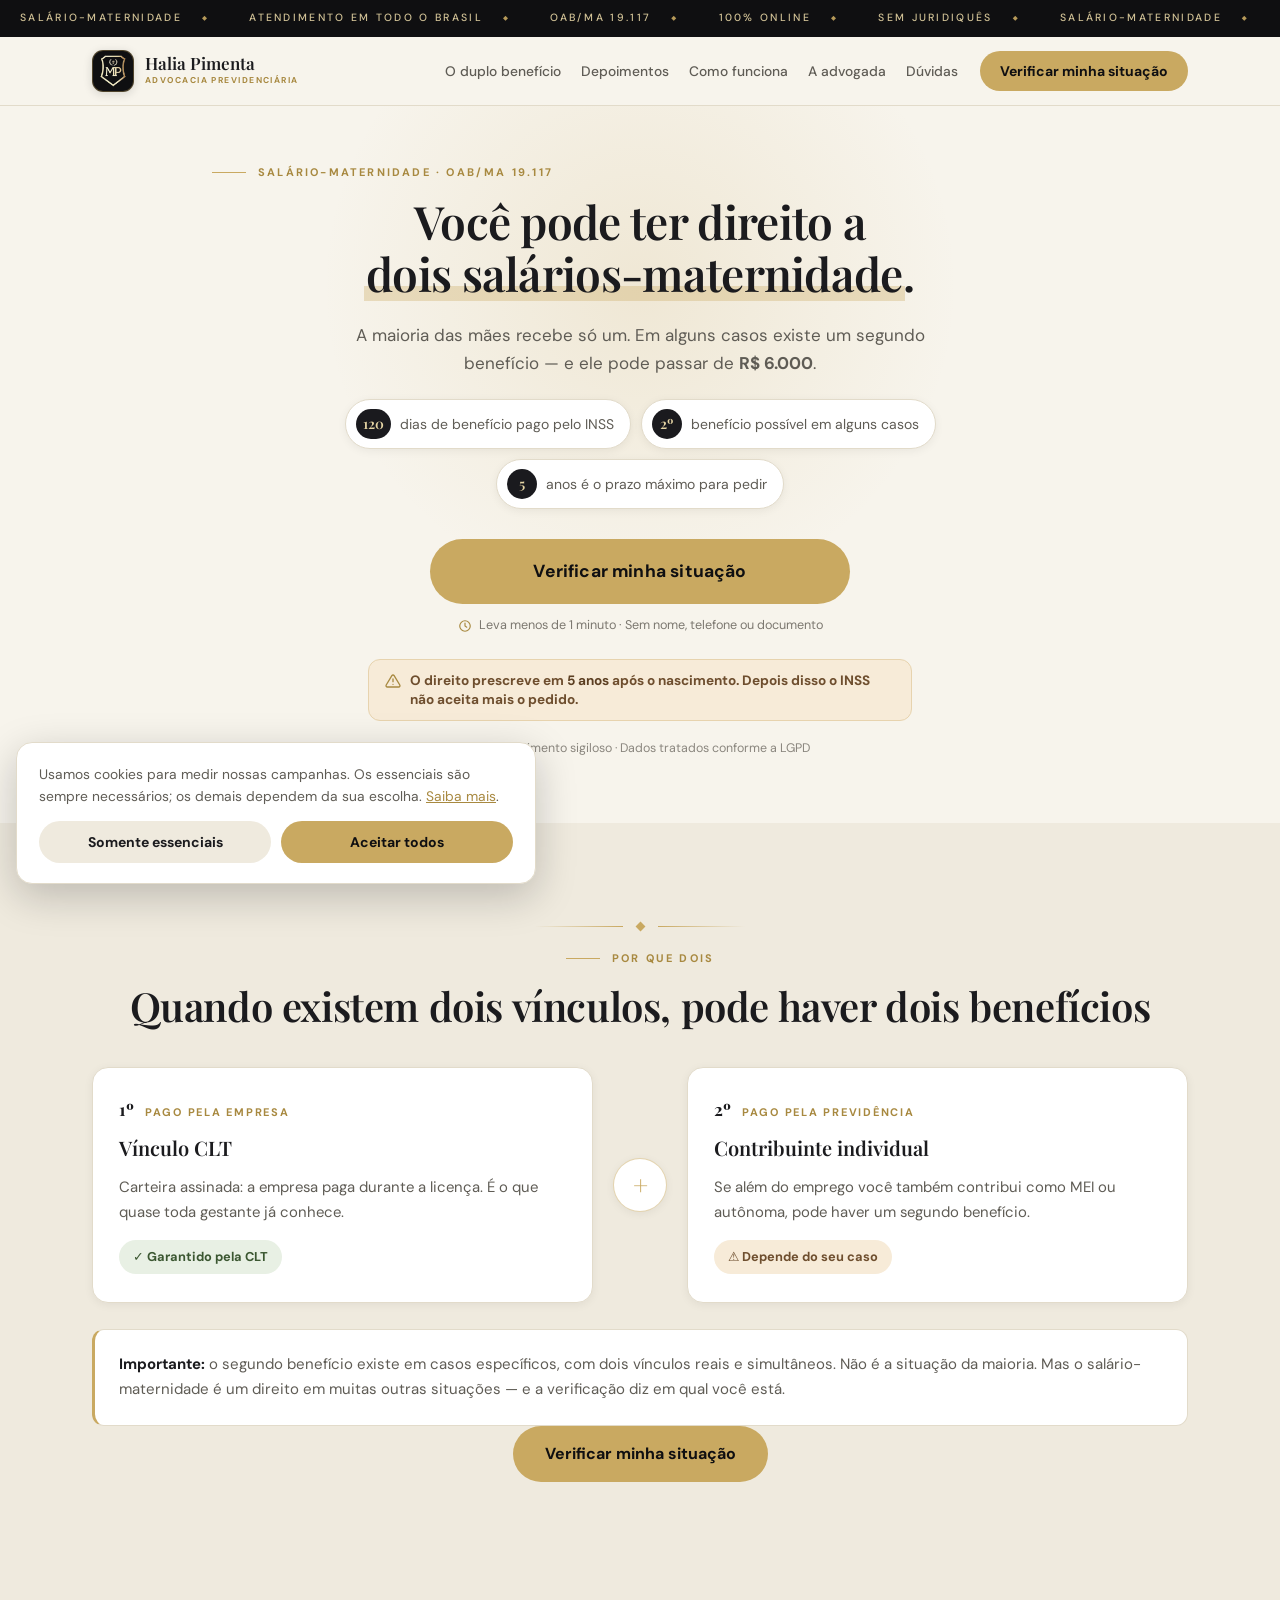
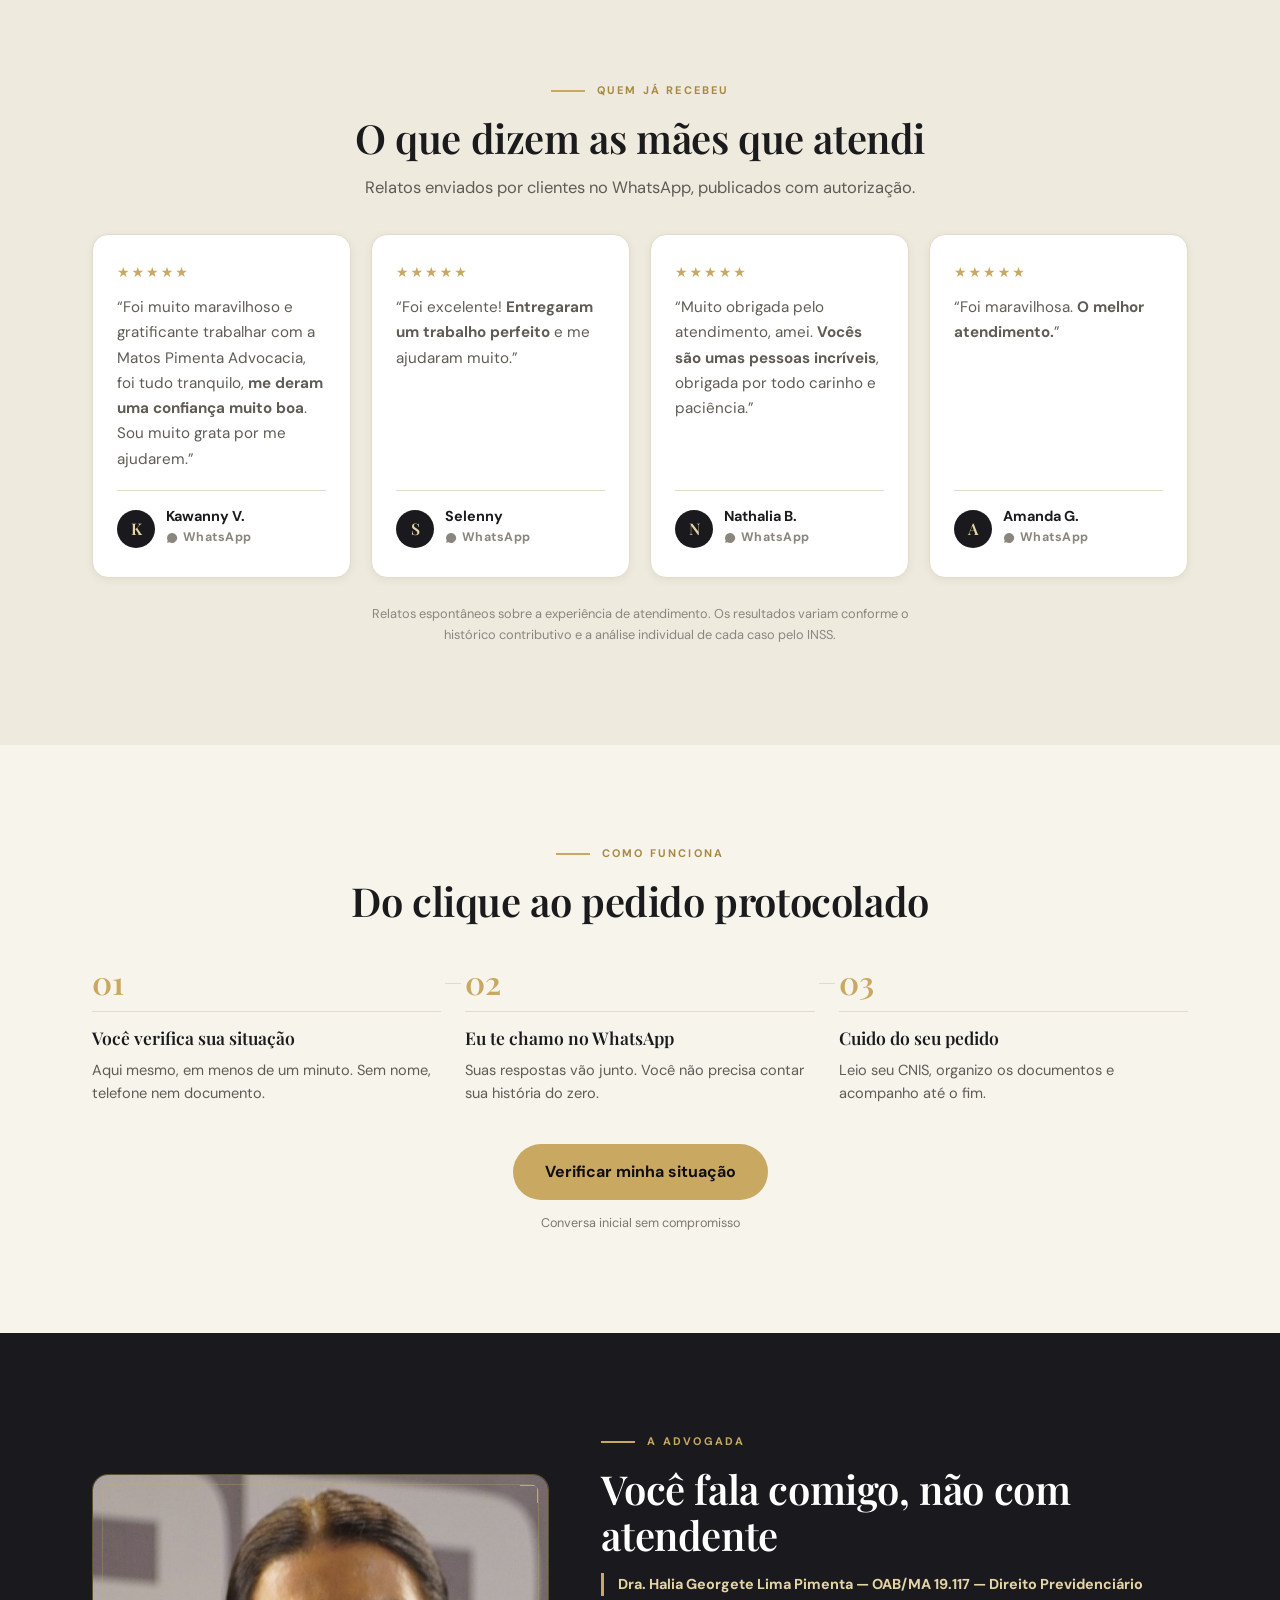
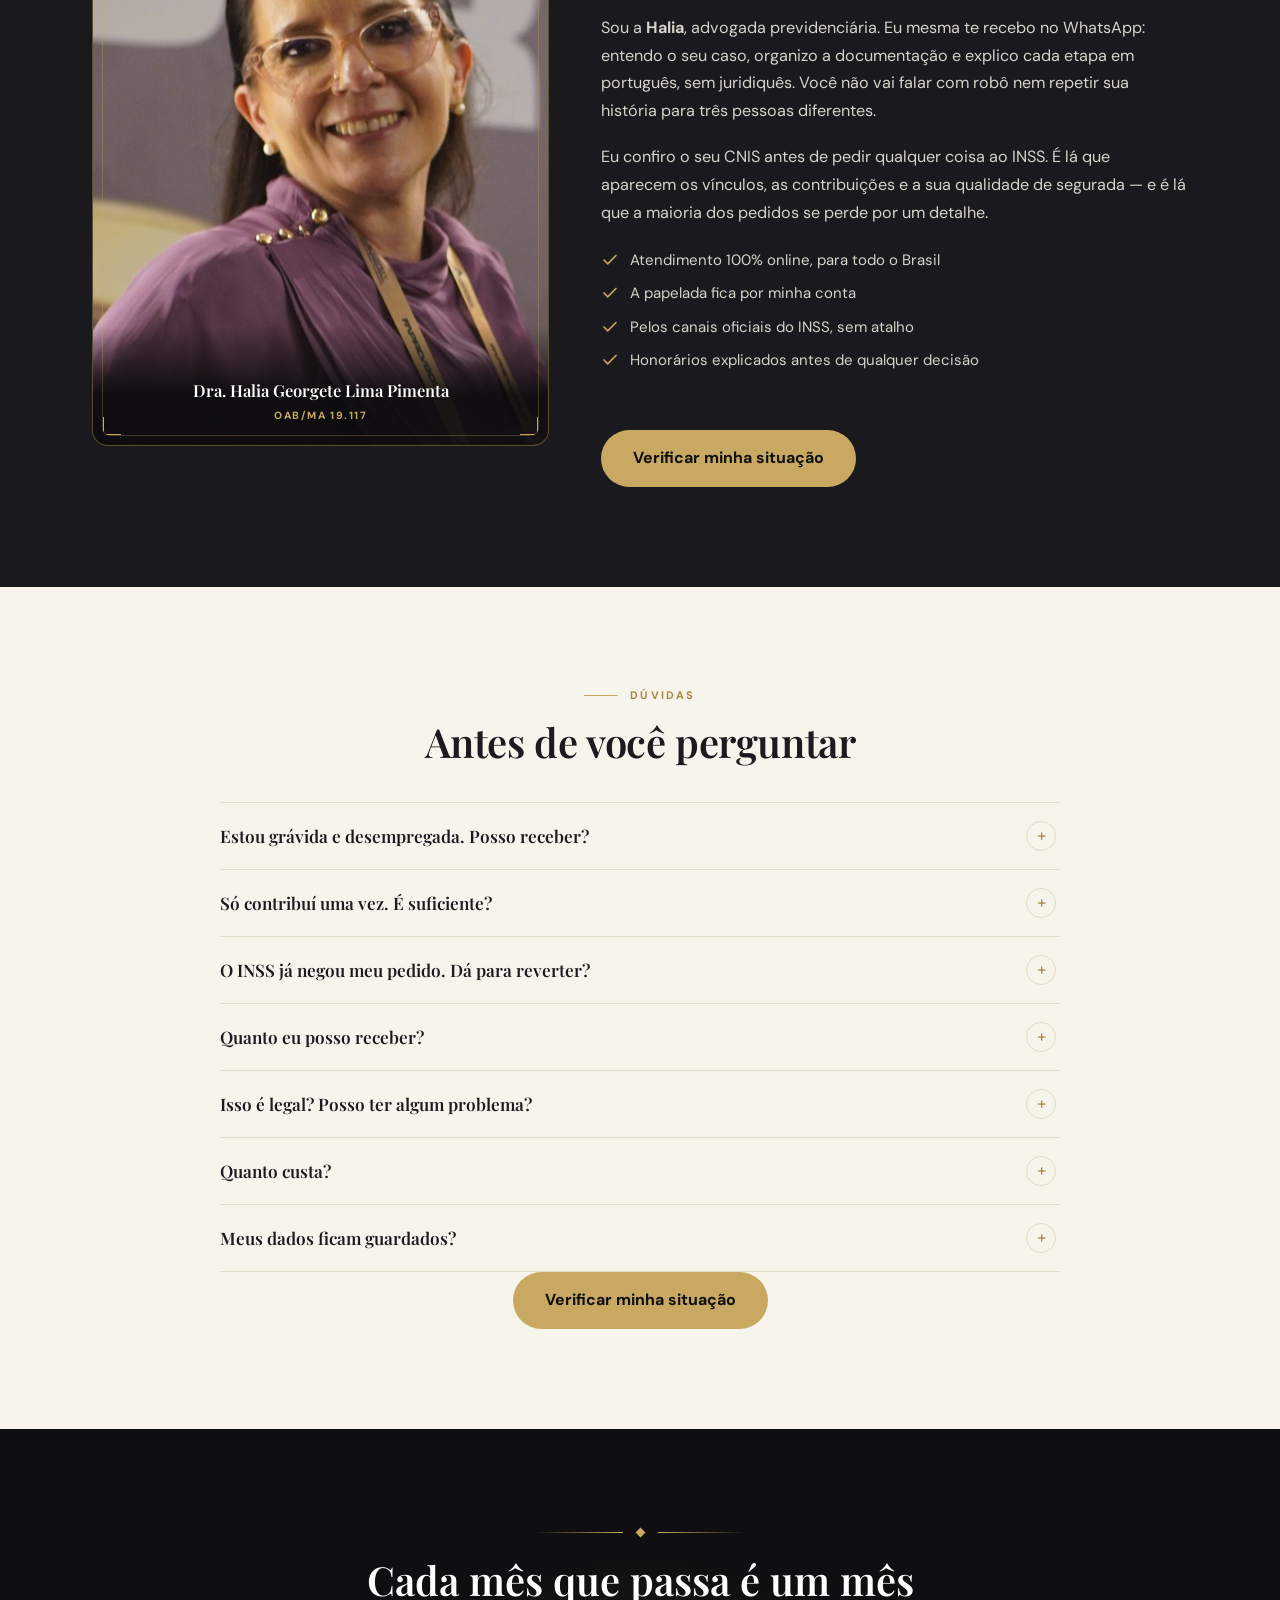
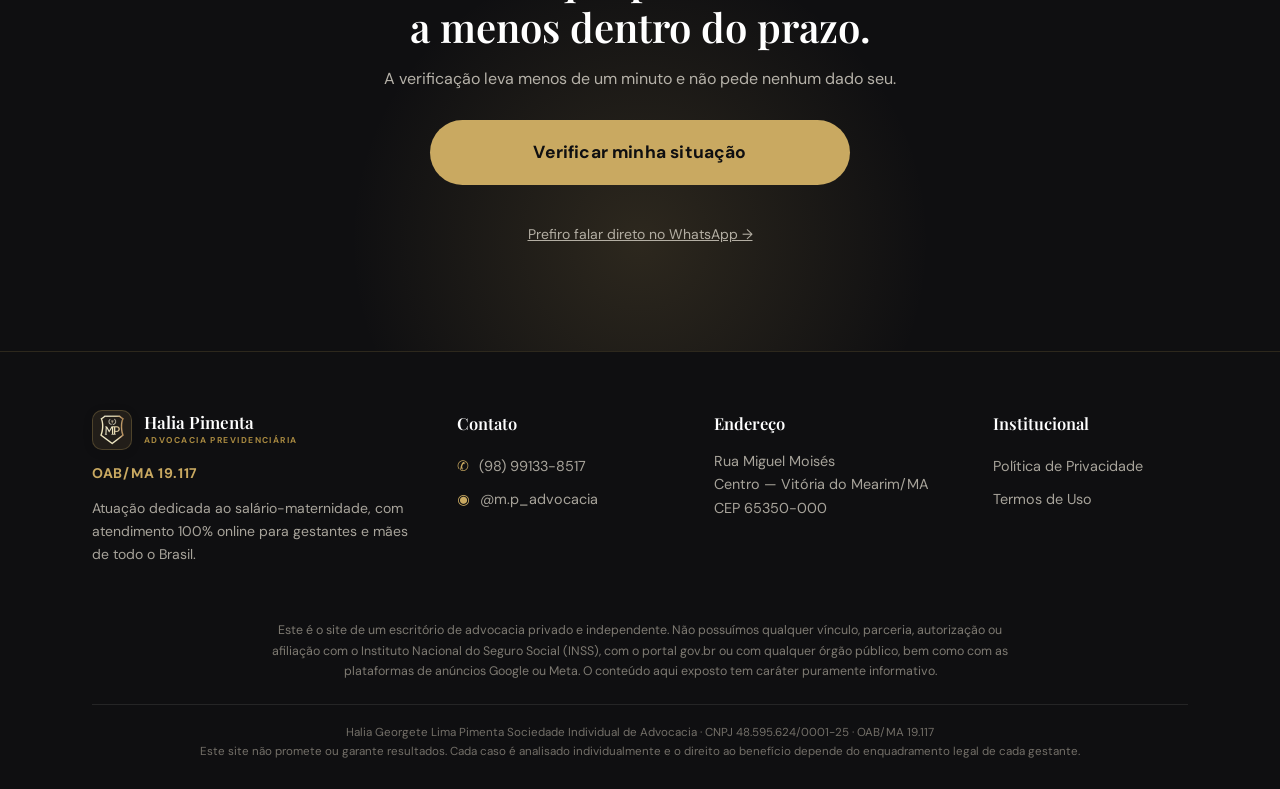
==== index.html @ 5ad86645 "LP Salario-Maternidade - Dra. Halia Pimenta (OAB/MA 19.117) Landing page de direct response, mobile " ====
<!DOCTYPE html>
<html lang="pt-BR">
<head>
<meta charset="UTF-8">
<meta name="viewport" content="width=device-width, initial-scale=1, viewport-fit=cover">
<title>Salário-Maternidade | Verifique se você tem direito — Dra. Halia Pimenta, OAB/MA 19.117</title>
<meta name="description" content="Você pode ter direito ao salário-maternidade e, em alguns casos, a um segundo benefício. Verifique sua situação em menos de 1 minuto, sem informar nome nem documento.">
<meta name="theme-color" content="#0F0F11">
<meta property="og:type" content="website">
<meta property="og:title" content="Você pode ter direito a dois salários-maternidade">
<meta property="og:description" content="Verifique sua situação em menos de 1 minuto. Sem nome, telefone ou documento.">
<link rel="icon" href="img/logo.png" type="image/png">

<link rel="preconnect" href="https://fonts.googleapis.com">
<link rel="preconnect" href="https://fonts.gstatic.com" crossorigin>
<!-- 3 faces apenas (era 5). Cada face a menos é ~15KB e um request de fonte a menos no mobile. -->
<link rel="preload" as="style" href="https://fonts.googleapis.com/css2?family=DM+Sans:wght@400;700&family=Playfair+Display:wght@600&display=swap">
<link rel="stylesheet" href="https://fonts.googleapis.com/css2?family=DM+Sans:wght@400;700&family=Playfair+Display:wght@600&display=swap" media="print" onload="this.media='all'">
<noscript><link rel="stylesheet" href="https://fonts.googleapis.com/css2?family=DM+Sans:wght@400;700&family=Playfair+Display:wght@600&display=swap"></noscript>
<link rel="stylesheet" href="styles.css">

<!-- Meta Pixel: o carregador fica em script.js e só dispara após consentimento.
     Trocar PIXEL_ID lá. Ver README > Rastreamento. -->
</head>
<body>

<div class="progresso" id="progresso"></div>

<div class="marquee"><div class="marquee-track" id="mq"></div></div>

<!-- ===================== HEADER ===================== -->
<header class="topo">
  <div class="wrap">
    <a class="marca" href="#topo">
      <!-- O <i> é fallback: some via :has(img) quando a logo carrega e volta
           sozinho se o arquivo não existir (onerror remove a <img>). -->
      <span class="marca-selo" aria-hidden="true">
        <i>H</i>
        <img src="img/logo.png" width="256" height="256" alt="" onerror="this.remove()">
      </span>
      <span class="marca-txt"><b>Halia Pimenta</b><small>Advocacia Previdenciária</small></span>
    </a>
    <!-- Menu só no desktop: numa LP de tráfego pago, link de navegação é rota de fuga. -->
    <nav class="menu">
      <a href="#entenda">O duplo benefício</a>
      <a href="#prova">Depoimentos</a>
      <a href="#como-funciona">Como funciona</a>
      <a href="#sobre">A advogada</a>
      <a href="#duvidas">Dúvidas</a>
    </nav>
    <button type="button" class="btn btn-cta" data-quiz="header">Verificar minha situação</button>
  </div>
</header>

<!-- ===================== HERO ===================== -->
<section class="hero" id="topo">
  <div class="wrap">
    <div class="hero__content">
      <p class="eyebrow">Salário-Maternidade · OAB/MA 19.117</p>

      <h1>Você pode ter direito a <em>dois salários-maternidade</em>.</h1>

      <p class="hero-lead">A maioria das mães recebe só um. Em alguns casos existe um segundo
      benefício — e ele pode passar de <strong>R$&nbsp;6.000</strong>.</p>

      <ul class="hero-pontos">
        <li><span>120</span> dias de benefício pago pelo INSS</li>
        <li><span>2º</span> benefício possível em alguns casos</li>
        <li><span>5</span> anos é o prazo máximo para pedir</li>
      </ul>

      <div class="cta-bloco">
        <button type="button" class="btn btn-grande btn-cta" data-quiz="hero">
          Verificar minha situação
        </button>
        <p class="nota">
          <svg viewBox="0 0 24 24" fill="none" stroke="currentColor" stroke-width="2" stroke-linecap="round"><circle cx="12" cy="12" r="9"/><path d="M12 7v5l3 2"/></svg>
          Leva menos de 1 minuto · Sem nome, telefone ou documento
        </p>
      </div>

      <p class="urgencia">
        <svg viewBox="0 0 24 24" fill="none" stroke="currentColor" stroke-width="2" stroke-linecap="round"><path d="M12 9v4M12 17h.01M10.3 3.9 1.8 18a2 2 0 0 0 1.7 3h17a2 2 0 0 0 1.7-3L13.7 3.9a2 2 0 0 0-3.4 0z"/></svg>
        <span>O direito prescreve em <strong>5 anos</strong> após o nascimento. Depois disso o INSS não aceita mais o pedido.</span>
      </p>

      <p class="lgpd">
        <svg viewBox="0 0 24 24" fill="none" stroke="currentColor" stroke-width="2" stroke-linecap="round"><path d="M12 2l8 4v6c0 5-3.4 8.7-8 10-4.6-1.3-8-5-8-10V6z"/></svg>
        Atendimento sigiloso · Dados tratados conforme a LGPD
      </p>
    </div>
  </div>
</section>

<!-- ===================== DUPLO BENEFÍCIO ===================== -->
<section id="entenda" class="duplo">
  <div class="wrap centro reveal">
    <div class="orn"><i></i></div>
    <p class="eyebrow">Por que dois</p>
    <h2 class="tit">Quando existem dois vínculos, pode haver dois benefícios</h2>

    <div class="duplo-grid">
      <div class="card-benef">
        <p class="ordem"><b>1º</b> Pago pela empresa</p>
        <h4>Vínculo CLT</h4>
        <p>Carteira assinada: a empresa paga durante a licença. É o que quase toda gestante já conhece.</p>
        <span class="selo ok">✓ Garantido pela CLT</span>
      </div>

      <div class="mais">+</div>

      <div class="card-benef">
        <p class="ordem"><b>2º</b> Pago pela Previdência</p>
        <h4>Contribuinte individual</h4>
        <p>Se além do emprego você também contribui como MEI ou autônoma, pode haver um segundo benefício.</p>
        <span class="selo dep">⚠ Depende do seu caso</span>
      </div>
    </div>

    <p class="aviso-honesto"><strong>Importante:</strong> o segundo benefício existe em casos
    específicos, com dois vínculos reais e simultâneos. Não é a situação da maioria. Mas o
    salário-maternidade é um direito em muitas outras situações — e a verificação diz em qual
    você está.</p>

    <button type="button" class="btn btn-cta" data-quiz="duplo">Verificar minha situação</button>
  </div>
</section>

<!-- ===================== PROVA ===================== -->
<section id="prova" class="depo">
  <div class="wrap centro reveal">
    <p class="eyebrow">Quem já recebeu</p>
    <h2 class="tit">O que dizem as mães que atendi</h2>
    <p class="sub">Relatos enviados por clientes no WhatsApp, publicados com autorização.</p>

    <div class="grade-depo">
      <div class="depo-card">
        <div class="estrelas">★★★★★</div>
        <p>“Foi muito maravilhoso e gratificante trabalhar com a Matos Pimenta Advocacia, foi
        tudo tranquilo, <strong>me deram uma confiança muito boa</strong>. Sou muito grata por me
        ajudarem.”</p>
        <div class="depo-rodape">
          <div class="avatar">K</div>
          <div><b>Kawanny V.</b><span class="origem-ig"><svg viewBox="0 0 24 24" fill="currentColor"><path d="M12 2a10 10 0 0 0-8.6 15l-1.3 4.7 4.8-1.3A10 10 0 1 0 12 2"/></svg> WhatsApp</span></div>
        </div>
      </div>

      <div class="depo-card">
        <div class="estrelas">★★★★★</div>
        <p>“Foi excelente! <strong>Entregaram um trabalho perfeito</strong> e me ajudaram muito.”</p>
        <div class="depo-rodape">
          <div class="avatar">S</div>
          <div><b>Selenny</b><span class="origem-ig"><svg viewBox="0 0 24 24" fill="currentColor"><path d="M12 2a10 10 0 0 0-8.6 15l-1.3 4.7 4.8-1.3A10 10 0 1 0 12 2"/></svg> WhatsApp</span></div>
        </div>
      </div>

      <div class="depo-card">
        <div class="estrelas">★★★★★</div>
        <p>“Muito obrigada pelo atendimento, amei. <strong>Vocês são umas pessoas incríveis</strong>,
        obrigada por todo carinho e paciência.”</p>
        <div class="depo-rodape">
          <div class="avatar">N</div>
          <div><b>Nathalia B.</b><span class="origem-ig"><svg viewBox="0 0 24 24" fill="currentColor"><path d="M12 2a10 10 0 0 0-8.6 15l-1.3 4.7 4.8-1.3A10 10 0 1 0 12 2"/></svg> WhatsApp</span></div>
        </div>
      </div>

      <div class="depo-card">
        <div class="estrelas">★★★★★</div>
        <p>“Foi maravilhosa. <strong>O melhor atendimento.</strong>”</p>
        <div class="depo-rodape">
          <div class="avatar">A</div>
          <div><b>Amanda G.</b><span class="origem-ig"><svg viewBox="0 0 24 24" fill="currentColor"><path d="M12 2a10 10 0 0 0-8.6 15l-1.3 4.7 4.8-1.3A10 10 0 1 0 12 2"/></svg> WhatsApp</span></div>
        </div>
      </div>
    </div>

    <p class="depo-dica">← arraste para ver mais →</p>
    <p class="nota-depo">Relatos espontâneos sobre a experiência de atendimento. Os resultados
    variam conforme o histórico contributivo e a análise individual de cada caso pelo INSS.</p>
  </div>
</section>

<!-- ===================== COMO FUNCIONA ===================== -->
<section id="como-funciona" class="passos">
  <div class="wrap centro reveal">
    <p class="eyebrow">Como funciona</p>
    <h2 class="tit">Do clique ao pedido protocolado</h2>

    <div class="grade-passos tres">
      <div class="passo">
        <div class="n">01</div>
        <h4>Você verifica sua situação</h4>
        <p>Aqui mesmo, em menos de um minuto. Sem nome, telefone nem documento.</p>
      </div>
      <div class="passo">
        <div class="n">02</div>
        <h4>Eu te chamo no WhatsApp</h4>
        <p>Suas respostas vão junto. Você não precisa contar sua história do zero.</p>
      </div>
      <div class="passo">
        <div class="n">03</div>
        <h4>Cuido do seu pedido</h4>
        <p>Leio seu CNIS, organizo os documentos e acompanho até o fim.</p>
      </div>
    </div>

    <button type="button" class="btn btn-cta" data-quiz="como_funciona">Verificar minha situação</button>
    <p class="nota">Conversa inicial sem compromisso</p>
  </div>
</section>

<!-- ===================== SOBRE ===================== -->
<section id="sobre" class="sobre-escuro">
  <div class="wrap">
    <div class="sobre-grid reveal">
      <figure class="retrato">
        <img src="img/halia.jpg" width="707" height="884" loading="lazy" decoding="async"
             alt="Dra. Halia Georgete Lima Pimenta, advogada previdenciária, OAB/MA 19.117">
        <figcaption>
          <b>Dra. Halia Georgete Lima Pimenta</b>
          <span>OAB/MA 19.117</span>
        </figcaption>
      </figure>

      <div>
        <p class="eyebrow">A advogada</p>
        <h2 class="tit">Você fala comigo, não com atendente</h2>
        <p class="autoridade-linha">Dra. Halia Georgete Lima Pimenta — OAB/MA 19.117 — Direito Previdenciário</p>

        <p class="txt">Sou a <strong>Halia</strong>, advogada previdenciária. Eu mesma te recebo no
        WhatsApp: entendo o seu caso, organizo a documentação e explico cada etapa em português,
        sem juridiquês. Você não vai falar com robô nem repetir sua história para três pessoas
        diferentes.</p>

        <p class="txt">Eu confiro o seu CNIS antes de pedir qualquer coisa ao INSS. É lá que
        aparecem os vínculos, as contribuições e a sua qualidade de segurada — e é lá que a maioria
        dos pedidos se perde por um detalhe.</p>

        <ul class="mini-provas">
          <li><svg viewBox="0 0 24 24" fill="none" stroke="currentColor" stroke-width="2.2" stroke-linecap="round"><path d="M20 6 9 17l-5-5"/></svg> Atendimento 100% online, para todo o Brasil</li>
          <li><svg viewBox="0 0 24 24" fill="none" stroke="currentColor" stroke-width="2.2" stroke-linecap="round"><path d="M20 6 9 17l-5-5"/></svg> A papelada fica por minha conta</li>
          <li><svg viewBox="0 0 24 24" fill="none" stroke="currentColor" stroke-width="2.2" stroke-linecap="round"><path d="M20 6 9 17l-5-5"/></svg> Pelos canais oficiais do INSS, sem atalho</li>
          <li><svg viewBox="0 0 24 24" fill="none" stroke="currentColor" stroke-width="2.2" stroke-linecap="round"><path d="M20 6 9 17l-5-5"/></svg> Honorários explicados antes de qualquer decisão</li>
        </ul>

        <button type="button" class="btn btn-cta" data-quiz="sobre">Verificar minha situação</button>
      </div>
    </div>
  </div>
</section>

<!-- ===================== FAQ ===================== -->
<section id="duvidas" class="faq">
  <div class="wrap centro reveal">
    <p class="eyebrow">Dúvidas</p>
    <h2 class="tit">Antes de você perguntar</h2>

    <div class="faq-lista">
      <details>
        <summary>Estou grávida e desempregada. Posso receber?</summary>
        <p class="resp">Pode. Quem saiu de um emprego com carteira assinada continua protegida pelo
        período de graça, que em regra dura 12 meses. Se o parto acontecer dentro desse prazo, o
        direito costuma existir.</p>
      </details>
      <details>
        <summary>Só contribuí uma vez. É suficiente?</summary>
        <p class="resp">Pode ser. Hoje o salário-maternidade é isento de carência para todas as
        categorias de seguradas. O que se analisa é a qualidade de segurada na data do parto.</p>
      </details>
      <details>
        <summary>O INSS já negou meu pedido. Dá para reverter?</summary>
        <p class="resp">Em muitos casos sim. A negativa costuma vir de documento faltando, guia
        recolhida em código errado ou vínculo que não apareceu no CNIS — não de ausência de direito.</p>
      </details>
      <details>
        <summary>Quanto eu posso receber?</summary>
        <p class="resp">Depende do seu histórico de contribuições. Em alguns casos o segundo
        benefício passa de R$ 6.000, mas eu não estimo valor sem antes olhar o seu CNIS.</p>
      </details>
      <details>
        <summary>Isso é legal? Posso ter algum problema?</summary>
        <p class="resp">Sim, é totalmente legal. O benefício está previsto em lei e o pedido é feito
        pelos canais oficiais do INSS. Contratar advogado é um direito seu e não gera pendência.</p>
      </details>
      <details>
        <summary>Quanto custa?</summary>
        <p class="resp">A conversa inicial é sem compromisso. Os honorários são explicados de forma
        clara antes de qualquer decisão, dentro dos parâmetros da tabela da OAB.</p>
      </details>
      <details>
        <summary>Meus dados ficam guardados?</summary>
        <p class="resp">A verificação não pede nome, telefone nem documento, e nenhuma resposta é
        armazenada. Elas apenas montam o texto da mensagem no seu próprio WhatsApp. Veja a
        <a href="politica-privacidade.html">Política de Privacidade</a>.</p>
      </details>
    </div>

    <button type="button" class="btn btn-cta" data-quiz="faq">Verificar minha situação</button>
  </div>
</section>

<!-- ===================== CTA FINAL ===================== -->
<section id="contato" class="cta-final">
  <div class="wrap">
    <div class="orn"><i></i></div>
    <h2>Cada mês que passa é um mês a menos dentro do prazo.</h2>
    <p>A verificação leva menos de um minuto e não pede nenhum dado seu.</p>
    <button type="button" class="btn btn-grande btn-cta" data-quiz="cta_final">Verificar minha situação</button>
    <p><a class="hedge" data-hedge="cta_final" href="https://wa.me/5598991338517" target="_blank" rel="noopener">Prefiro falar direto no WhatsApp →</a></p>
  </div>
</section>

<!-- ===================== RODAPÉ ===================== -->
<footer class="rodape">
  <div class="wrap">
    <div class="rod-grid">
      <div class="rod-sobre">
        <div class="marca marca-rodape">
          <span class="marca-selo" aria-hidden="true">
            <i>H</i>
            <img src="img/logo.png" width="256" height="256" alt="" onerror="this.remove()">
          </span>
          <span class="marca-txt"><b>Halia Pimenta</b><small>Advocacia Previdenciária</small></span>
        </div>
        <p class="rod-oab">OAB/MA 19.117</p>
        <p>Atuação dedicada ao salário-maternidade, com atendimento 100% online para gestantes e
        mães de todo o Brasil.</p>
      </div>

      <div>
        <h5>Contato</h5>
        <ul class="rod-lista">
          <li><i>✆</i><a href="https://wa.me/5598991338517" target="_blank" rel="noopener">(98) 99133-8517</a></li>
          <li><i>◉</i><a href="https://www.instagram.com/m.p_advocacia/" target="_blank" rel="noopener">@m.p_advocacia</a></li>
        </ul>
      </div>

      <div>
        <h5>Endereço</h5>
        <p>Rua Miguel Moisés<br>Centro — Vitória do Mearim/MA<br>CEP 65350-000</p>
      </div>

      <div>
        <h5>Institucional</h5>
        <ul class="rod-lista">
          <li><a href="politica-privacidade.html">Política de Privacidade</a></li>
          <li><a href="termos-de-uso.html">Termos de Uso</a></li>
        </ul>
      </div>
    </div>

    <p class="rod-disc">Este é o site de um escritório de advocacia privado e independente. Não
    possuímos qualquer vínculo, parceria, autorização ou afiliação com o Instituto Nacional do
    Seguro Social (INSS), com o portal gov.br ou com qualquer órgão público, bem como com as
    plataformas de anúncios Google ou Meta. O conteúdo aqui exposto tem caráter puramente
    informativo.</p>

    <p class="rod-fim">
      Halia Georgete Lima Pimenta Sociedade Individual de Advocacia · CNPJ 48.595.624/0001-25 · OAB/MA 19.117<br>
      Este site não promete ou garante resultados. Cada caso é analisado individualmente e o
      direito ao benefício depende do enquadramento legal de cada gestante.
    </p>
  </div>
</footer>

<!-- ===================== BARRA FIXA (MOBILE) ===================== -->
<div class="barra-fixa" id="barraFixa">
  <button type="button" class="btn btn-cta" data-quiz="barra_fixa">Verificar minha situação</button>
  <span>Menos de 1 minuto · sem dados pessoais</span>
</div>

<!-- ===================== QUIZ ===================== -->
<div class="sq-modal" id="sqModal" role="dialog" aria-modal="true" aria-labelledby="sqTitulo">
  <div class="sq-painel">
    <div class="sq-topo">
      <div class="sq-medidor">
        <div class="sq-barra"><i id="sqBarra"></i></div>
        <span id="sqPct">Análise 0% concluída</span>
      </div>
      <button type="button" class="sq-fechar" id="sqFechar" aria-label="Fechar">&times;</button>
    </div>
    <div class="sq-corpo" id="sqCorpo"></div>
    <div class="sq-rodape">
      Não guardamos nenhuma das suas respostas · <a href="politica-privacidade.html">Privacidade</a>
    </div>
  </div>
</div>

<!-- ===================== COOKIES ===================== -->
<div class="cookie" id="cookieBanner">
  <p>Usamos cookies para medir nossas campanhas. Os essenciais são sempre necessários; os demais
  dependem da sua escolha. <a href="politica-privacidade.html">Saiba mais</a>.</p>
  <div class="cookie-acoes">
    <button type="button" class="btn recusar" id="ckRecusar">Somente essenciais</button>
    <button type="button" class="btn" id="ckAceitar">Aceitar todos</button>
  </div>
</div>

<script src="script.js" defer></script>
</body>
</html>
---- styles.css ----
/* ==========================================================================
   LP Salário-Maternidade — Dra. Halia Georgete Lima Pimenta · OAB/MA 19.117
   Paleta e tipografia herdadas do projeto anterior. Ver DESIGN.md
   ========================================================================== */

:root{
  --creme:#F7F4EC; --creme-2:#EFEADE; --branco:#fff;
  --preto:#0F0F11; --grafite:#1A1A1E; --grafite-2:#26262B;
  --ouro:#C9A961; --ouro-cl:#E6D5A4; --ouro-esc:#A88940;
  --tinta:#1B1B1E; --tinta-2:#5F5C55; --linha:#E2DBCA;
  --alerta:#9A6B45; --sucesso:#4A6B3F;
  --disp:'Playfair Display',Georgia,serif;
  --corpo:'DM Sans',system-ui,-apple-system,sans-serif;
  --radius:16px;
  --sombra-sm:0 2px 10px rgba(15,15,17,.06);
  --sombra-md:0 12px 34px rgba(15,15,17,.13);
}

*{box-sizing:border-box;margin:0;padding:0}
html{scroll-behavior:smooth;scroll-padding-top:78px}
body{font-family:var(--corpo);background:var(--creme);color:var(--tinta);
  font-size:16px;line-height:1.6;-webkit-font-smoothing:antialiased;
  -webkit-tap-highlight-color:transparent;overflow-x:hidden}
img{max-width:100%;display:block}
section{padding:clamp(58px,8vw,100px) 0}
.wrap{max-width:1140px;margin:0 auto;padding:0 22px}
.centro{text-align:center}
.estreito{max-width:720px;margin-inline:auto}

/* ---------- tipografia base ---------- */
.eyebrow{font-size:11px;letter-spacing:.2em;text-transform:uppercase;font-weight:700;
  color:var(--ouro-esc);display:flex;align-items:center;gap:12px;margin-bottom:15px}
.eyebrow::before{content:"";width:34px;height:1.5px;background:var(--ouro);flex-shrink:0}
.centro .eyebrow{justify-content:center}
h2.tit{font-family:var(--disp);font-weight:600;font-size:clamp(26px,4.4vw,40px);
  line-height:1.16;letter-spacing:-.01em}
.sub{color:var(--tinta-2);font-size:16.5px;margin-top:14px;max-width:600px}
.centro .sub{margin-inline:auto}

/* ---------- botões ---------- */
.btn{display:inline-flex;align-items:center;justify-content:center;gap:10px;
  background:var(--ouro);color:var(--preto);font-family:var(--corpo);font-size:16px;
  font-weight:700;line-height:1.3;border:none;border-radius:100px;padding:18px 32px;
  cursor:pointer;text-decoration:none;transition:background .18s,transform .18s;text-align:center}
.btn:hover{background:var(--ouro-cl)}
.btn:active{transform:scale(.98)}
.btn:focus-visible{outline:3px solid var(--grafite);outline-offset:3px}
.btn.escuro{background:var(--grafite);color:#fff}
.btn.escuro:hover{background:var(--grafite-2)}
.btn.escuro:focus-visible{outline-color:var(--ouro)}
.hedge{display:inline-block;font-size:14px;color:var(--tinta-2);text-decoration:underline;
  margin-top:16px;padding:6px 2px}
.hedge:hover{color:var(--tinta)}
/* Hedge sobre fundo escuro: #5F5C55 sobre #0F0F11 dá ~2,5:1, muito abaixo do AA. */
.sobre-escuro .hedge,.cta-final .hedge,.negado-card .hedge{color:#B3AEA3}
.sobre-escuro .hedge:hover,.cta-final .hedge:hover,.negado-card .hedge:hover{color:var(--ouro-cl)}
@media(max-width:520px){.btn{width:100%;padding:18px 16px;font-size:15.5px}}

/* ---------- marquee ---------- */
.marquee{background:var(--preto);overflow:hidden;padding:10px 0}
.marquee-track{display:flex;width:max-content;animation:corre 42s linear infinite}
.marquee-track span{font-size:10.5px;letter-spacing:.22em;text-transform:uppercase;
  font-weight:500;color:var(--ouro-cl);white-space:nowrap;padding:0 20px;opacity:.9}
.marquee-track span::after{content:"◆";margin-left:20px;color:var(--ouro);font-size:6.5px;vertical-align:middle}
@keyframes corre{from{transform:translateX(0)}to{transform:translateX(-50%)}}

/* ---------- header ---------- */
.topo{background:rgba(247,244,236,.94);backdrop-filter:blur(8px);
  border-bottom:1px solid var(--linha);position:sticky;top:0;z-index:800}
.topo .wrap{display:flex;align-items:center;gap:22px;padding-top:13px;padding-bottom:13px}
/* Marca: selo escuro com o símbolo da coluna + lockup de texto.
   O símbolo é dourado sobre transparente; num header creme ele sumiria, então
   vive dentro de um selo preto — que é o contexto original dele nas artes. */
.marca{flex-shrink:0;text-decoration:none;color:var(--tinta);
  display:flex;align-items:center;gap:11px}
.marca-selo{width:42px;height:42px;border-radius:11px;flex-shrink:0;
  background:var(--preto);display:grid;place-items:center;
  border:1px solid rgba(201,169,97,.34);
  box-shadow:0 2px 10px rgba(15,15,17,.14);
  transition:transform .22s ease,border-color .22s ease}
/* Brasão MP. O arquivo já vem recortado só no escudo e centralizado, então é
   contain — nada de cover. 34px dentro de um selo de 42px: abaixo disso a
   coroa de louros vira borrão. */
.marca-selo img{width:34px;height:34px;object-fit:contain;display:block}
.marca-selo{position:relative}

/* Monograma de fallback: some quando a logo carrega, volta se o arquivo
   não existir (o onerror remove a <img> e o :has deixa de casar). */
.marca-selo i{font-family:var(--disp);font-style:normal;font-weight:600;font-size:21px;
  color:var(--ouro);line-height:1;padding-bottom:2px}
.marca-selo:has(img) i{display:none}
.marca-rodape .marca-selo{width:40px;height:40px;border-radius:10px;
  background:rgba(201,169,97,.1);border:1px solid rgba(201,169,97,.26)}
.marca-rodape .marca-selo img{width:32px;height:32px}
.marca-rodape .marca-selo i{font-size:19px}
.marca:hover .marca-selo{transform:translateY(-1px);border-color:rgba(201,169,97,.7)}
.marca-txt{display:block;min-width:0}
.marca b{font-family:var(--disp);font-weight:600;font-size:17px;display:block;line-height:1.1}
.marca small{font-size:8.5px;letter-spacing:.17em;text-transform:uppercase;
  color:var(--ouro-esc);font-weight:700;display:block;margin-top:2px}
.topo.compacto .marca-selo{width:36px;height:36px;border-radius:9px}
.topo.compacto .marca-selo img{width:29px;height:29px}

/* No rodapé o fundo já é preto: o símbolo dispensa selo. */
.marca-rodape{display:flex;align-items:center;gap:12px}
.topo.compacto .marca-selo i{font-size:18px}
.menu{display:flex;gap:20px;margin-left:auto;overflow-x:auto;scrollbar-width:none}
.menu::-webkit-scrollbar{display:none}
.menu a{font-size:13.8px;color:var(--tinta-2);text-decoration:none;white-space:nowrap;
  padding:5px 0;border-bottom:2px solid transparent;transition:.15s;font-weight:500}
.menu a:hover{color:var(--tinta);border-bottom-color:var(--ouro)}
.topo .btn{padding:11px 20px;font-size:14px;flex-shrink:0}
@media(max-width:1040px) and (min-width:641px){.topo .btn{display:none}}
@media(max-width:860px){
  .topo .wrap{flex-wrap:wrap;gap:10px}
  .menu{margin-left:0;width:100%;gap:17px;
    -webkit-mask-image:linear-gradient(90deg,#000 92%,transparent);
            mask-image:linear-gradient(90deg,#000 92%,transparent)}
  .menu a{font-size:13px}
}

/* ---------- hero ---------- */
.hero{padding:58px 0 64px;position:relative;overflow:hidden;text-align:center}
.hero .wrap{max-width:900px}
.hero::after{content:"";position:absolute;left:50%;top:-160px;width:680px;height:680px;
  transform:translateX(-50%);border-radius:50%;z-index:-1;pointer-events:none;
  background:radial-gradient(circle,rgba(201,169,97,.17),transparent 66%)}
.hero h1{font-family:var(--disp);font-weight:600;font-size:clamp(28px,5vw,46px);
  line-height:1.13;letter-spacing:-.015em;max-width:20ch;margin:0 auto;text-wrap:balance}
.hero h1 em{font-style:normal;position:relative;white-space:nowrap}
.hero h1 em::after{content:"";position:absolute;left:-2px;right:-2px;bottom:.07em;
  height:.34em;background:rgba(201,169,97,.34);z-index:-1}
.hero-lead{font-size:17px;line-height:1.62;color:var(--tinta-2);max-width:610px;margin:22px auto 0}
.chip-valor{display:inline-flex;align-items:center;gap:11px;background:var(--grafite);
  color:#EDEAE0;border:1px solid rgba(201,169,97,.45);border-radius:100px;
  padding:13px 24px;margin-top:26px;font-size:15.4px;line-height:1.4;text-align:left}
.chip-valor strong{color:var(--ouro-cl);font-weight:700}
.chip-valor svg{width:18px;height:18px;color:var(--ouro);flex-shrink:0}
.confianca{font-size:14.6px;color:var(--tinta-2);margin-top:20px;max-width:44ch;margin-inline:auto}
.ponte{font-family:var(--disp);font-size:clamp(17px,2.2vw,20px);font-weight:500;
  line-height:1.45;max-width:42ch;margin:32px auto 20px}
.nota{font-size:12.6px;color:#7C7870;margin:14px auto 0;max-width:430px;line-height:1.5}
.urgencia{display:inline-flex;align-items:flex-start;gap:9px;font-size:13.6px;font-weight:700;
  color:#6E4E2E;background:#F7EBD8;border:1px solid #E7D3AE;border-radius:12px;
  padding:11px 16px;line-height:1.4;text-align:left;margin-top:24px;max-width:min(34rem,100%)}
.urgencia svg{width:16px;height:16px;color:var(--ouro-esc);flex-shrink:0;margin-top:2px}
.lgpd{display:flex;align-items:center;justify-content:center;gap:8px;font-size:12.4px;
  color:#8A867E;margin-top:18px}
.lgpd svg{width:14px;height:14px;flex-shrink:0}

/* reordenação mobile: CTA sobe pra dentro da primeira dobra */
@media(max-width:640px){
  /* TODO filho precisa de order explícito: quem fica sem cai em order:0 e sobe
     para o topo, na frente do H1. */
  .hero__content{display:flex;flex-direction:column}
  .hero__content>.eyebrow{order:1}
  .hero__content>h1{order:2}
  /* CTA antes dos chips: numa LP de anúncio o botão precisa estar na dobra em
     qualquer aparelho. Os chips logo abaixo seguram quem quer mais motivo. */
  .hero__content>.hero-lead{order:3;margin-top:14px}
  .hero__content>.cta-bloco{order:4;margin-top:24px}
  .hero__content>.hero-pontos{order:5;margin-top:22px}
  .hero__content>.urgencia{order:6;align-self:center}
  .hero__content>.lgpd{order:7}
}

/* ---------- painéis quem tem direito ---------- */
.paineis{display:grid;gap:16px;margin-top:36px;text-align:left}
@media(min-width:860px){.paineis{grid-template-columns:1fr 1fr;gap:20px}}
.painel{background:var(--branco);border:1px solid var(--linha);border-radius:var(--radius);padding:28px 26px}
.painel.nao{background:var(--creme-2);border-color:#DCD3BE}
.painel h3{font-family:var(--disp);font-size:19.5px;font-weight:600;margin-bottom:16px;
  display:flex;align-items:center;gap:11px}
.painel h3 i{width:27px;height:27px;border-radius:50%;display:grid;place-items:center;
  font-style:normal;font-size:14px;font-weight:700;flex-shrink:0;font-family:var(--corpo)}
.painel.sim h3 i{background:var(--sucesso);color:#fff}
.painel.nao h3 i{background:#DCCDB2;color:var(--alerta)}
.painel ul{list-style:none}
.painel li{font-size:15.2px;line-height:1.55;color:var(--tinta-2);padding:10px 0 10px 26px;position:relative}
.painel li+li{border-top:1px solid rgba(0,0,0,.055)}
.painel li::before{position:absolute;left:0;top:10px;font-weight:700;font-size:14px}
.painel.sim li::before{content:"✓";color:var(--sucesso)}
.painel.nao li::before{content:"✕";color:var(--alerta)}
.fecho{font-size:15.6px;color:var(--tinta-2);max-width:52ch;margin:32px auto 0;line-height:1.6}

/* ---------- grade de 3/4 cards ---------- */
.grade-3{display:grid;gap:20px;margin-top:38px;text-align:left}
@media(min-width:760px){.grade-3{grid-template-columns:repeat(3,1fr);gap:24px}}
.grade-4{display:grid;gap:18px;margin-top:38px;text-align:left}
@media(min-width:620px){.grade-4{grid-template-columns:repeat(2,1fr)}}
@media(min-width:980px){.grade-4{grid-template-columns:repeat(4,1fr)}}
.card{background:var(--branco);border:1px solid var(--linha);border-radius:var(--radius);
  padding:26px 24px;box-shadow:var(--sombra-sm)}
.card .ico{width:44px;height:44px;border-radius:12px;background:#F3EDDD;color:var(--ouro-esc);
  display:grid;place-items:center;margin-bottom:15px}
.card .ico svg{width:22px;height:22px}
.card h4{font-family:var(--disp);font-size:18px;font-weight:600;margin-bottom:9px;line-height:1.3}
.card p{font-size:14.8px;line-height:1.6;color:var(--tinta-2)}

/* ---------- sobre o escritório ---------- */
.sobre-escuro{background:var(--grafite);color:#fff}
.sobre-grid{display:grid;gap:36px;align-items:center}
/* Foto vertical ocupa menos largura que a antiga 16:9 da dupla. */
@media(min-width:900px){.sobre-grid{grid-template-columns:.78fr 1fr;gap:52px;align-items:center}}
.retrato{position:relative;border-radius:var(--radius);overflow:hidden;
  border:1px solid rgba(201,169,97,.42);background:var(--preto)}
.retrato::after{content:"";position:absolute;inset:9px;border:1px solid rgba(201,169,97,.28);
  border-radius:9px;pointer-events:none;z-index:2}
/* Retrato vertical: agora é uma advogada sozinha, não mais uma dupla.
   height:auto neutraliza o hint dos atributos width/height do <img>, que
   senão sobrepõem o aspect-ratio do CSS. */
/* O arquivo já é 4/5 e enquadrado no rosto — object-position centralizado. */
.retrato img{width:100%;height:auto;aspect-ratio:4/5;object-fit:cover;
  object-position:center;display:block}
.retrato figcaption{position:absolute;left:0;right:0;bottom:0;padding:54px 20px 20px;
  text-align:center;z-index:1;background:linear-gradient(transparent,rgba(10,10,12,.92) 58%)}
.retrato figcaption b{font-family:var(--disp);font-size:16.5px;font-weight:600;display:block;line-height:1.3}
.retrato figcaption span{font-size:10.5px;letter-spacing:.14em;text-transform:uppercase;
  color:var(--ouro);font-weight:700;display:block;margin-top:6px}
.ph-foto{aspect-ratio:4/5;display:grid;place-items:center;text-align:center;padding:24px;
  background:repeating-linear-gradient(45deg,#17171B,#17171B 10px,#1D1D22 10px,#1D1D22 20px)}
.ph-foto p{font-size:11px;letter-spacing:.18em;text-transform:uppercase;color:var(--ouro);font-weight:700}
.ph-foto small{display:block;font-size:12.5px;color:#8B8781;margin-top:10px;letter-spacing:0;text-transform:none;font-weight:400}
.sobre-escuro .eyebrow{color:var(--ouro)}
.sobre-escuro h2.tit{color:#fff}
.autoridade-linha{font-size:14.4px;font-weight:700;color:var(--ouro-cl);margin-top:14px;
  padding-left:14px;border-left:3px solid var(--ouro)}
.sobre-escuro p.txt{font-size:16.2px;line-height:1.72;color:#D6D3CA;margin-top:18px;max-width:56ch}
.chips{display:flex;flex-wrap:wrap;gap:9px;margin-top:22px}
.chips span{display:inline-flex;align-items:center;gap:7px;background:rgba(201,169,97,.13);
  border:1px solid rgba(201,169,97,.3);color:var(--ouro-cl);border-radius:100px;
  padding:8px 15px;font-weight:600;font-size:13.4px}
.stats{display:grid;grid-template-columns:repeat(2,1fr);gap:24px 18px;margin-top:34px;
  padding-top:30px;border-top:1px solid rgba(201,169,97,.24)}
@media(min-width:640px){.stats{grid-template-columns:repeat(4,1fr)}}
.stats b{font-family:var(--disp);font-size:26px;font-weight:600;color:var(--ouro-cl);
  display:block;line-height:1.05}
.stats span{font-size:12.6px;color:#A8A49B;display:block;margin-top:7px;line-height:1.35}
.sobre-escuro .btn{margin-top:32px}

/* ---------- passos ---------- */
.passos{background:var(--creme)}
.grade-passos{display:grid;gap:26px;margin-top:42px;text-align:left}
@media(min-width:780px){.grade-passos{grid-template-columns:repeat(4,1fr);gap:24px}}
.passo .n{font-family:var(--disp);font-size:32px;font-weight:600;color:var(--ouro);
  line-height:1;padding-bottom:13px;border-bottom:1px solid var(--linha);margin-bottom:15px}
.passo h4{font-family:var(--disp);font-size:17.5px;font-weight:600;margin-bottom:9px;line-height:1.3}
.passo p{font-size:14.6px;line-height:1.6;color:var(--tinta-2)}

/* ---------- duplo benefício ---------- */
.duplo{background:var(--creme-2)}
.duplo-grid{display:grid;gap:14px;align-items:stretch;margin-top:38px;text-align:left}
@media(min-width:820px){.duplo-grid{grid-template-columns:1fr auto 1fr;gap:20px;align-items:center}}
.mais{font-family:var(--disp);font-size:38px;color:var(--ouro);text-align:center;line-height:1}
.card-benef{background:var(--branco);border:1px solid var(--linha);border-radius:var(--radius);
  padding:28px 26px;height:100%;box-shadow:var(--sombra-sm)}
.card-benef .ordem{font-size:11px;letter-spacing:.16em;text-transform:uppercase;
  font-weight:700;color:var(--ouro-esc)}
.card-benef .ordem b{font-family:var(--disp);font-size:17px;letter-spacing:0;
  text-transform:none;color:var(--tinta);margin-right:6px}
.card-benef h4{font-family:var(--disp);font-size:20px;font-weight:600;margin:9px 0 11px}
.card-benef p{font-size:14.9px;line-height:1.62;color:var(--tinta-2)}
.card-benef .selo{display:inline-flex;align-items:center;gap:7px;margin-top:16px;
  font-size:12.8px;font-weight:700;border-radius:100px;padding:7px 14px}
.selo.ok{background:#E8F0E4;color:#3B5731}
.selo.dep{background:#F7EBD8;color:#6E4E2E}
.aviso-honesto{background:var(--branco);border:1px solid var(--linha);border-left:3px solid var(--ouro);
  border-radius:12px;padding:22px 24px;margin-top:26px;font-size:15px;line-height:1.68;
  color:var(--tinta-2);text-align:left}
.aviso-honesto strong{color:var(--tinta)}
.lei-grid{display:grid;gap:26px;margin-top:44px;text-align:left}
@media(min-width:900px){.lei-grid{grid-template-columns:1fr 1.15fr;gap:44px;align-items:center}}
.cartao120{background:var(--grafite);border:1px solid rgba(201,169,97,.4);
  border-radius:18px;padding:34px 26px;text-align:center}
.cartao120 small{font-size:10.5px;letter-spacing:.2em;text-transform:uppercase;
  color:var(--ouro);font-weight:700}
.cartao120 b{font-family:var(--disp);font-size:70px;font-weight:600;color:#fff;
  display:block;line-height:1;margin:12px 0 2px}
.cartao120 i{font-style:normal;font-size:16px;letter-spacing:.34em;color:#fff;font-weight:700;display:block}
.cartao120 p{font-size:13.4px;line-height:1.55;color:#A8A49B;margin-top:16px}
.lei-card{background:var(--branco);border:1px solid var(--linha);border-radius:18px;padding:32px 30px}
.lei-card h3{font-family:var(--disp);font-size:20px;font-weight:600;line-height:1.35;margin-bottom:20px}
.lei-card ul{list-style:none}
.lei-card li{display:flex;gap:11px;align-items:center;padding:8px 0;font-size:15.2px;color:var(--tinta)}
.lei-card li i{width:21px;height:21px;border-radius:50%;background:var(--ouro);color:#fff;
  font-style:normal;font-size:11px;font-weight:700;display:grid;place-items:center;flex-shrink:0}
.lei-card .obs{border-top:1px solid var(--linha);margin-top:18px;padding-top:18px;
  font-size:14.2px;line-height:1.6;color:var(--tinta-2)}
@media(max-width:600px){.lei-card{padding:26px 20px}}

/* ---------- pedido negado ---------- */
.negado{background:var(--creme)}
.negado-card{background:var(--grafite);color:#fff;border-radius:20px;padding:46px 38px;text-align:left}
@media(max-width:600px){.negado-card{padding:32px 22px;border-radius:16px}}
.negado-card .eyebrow{color:var(--ouro)}
.negado-card h2{font-family:var(--disp);font-weight:600;font-size:clamp(25px,4.2vw,36px);line-height:1.16;color:#fff}
.negado-card>p{color:#CFCCC3;font-size:16.2px;line-height:1.66;margin-top:15px;max-width:58ch}
.motivos{display:grid;gap:20px;margin:34px 0 28px}
@media(min-width:780px){.motivos{grid-template-columns:repeat(3,1fr);gap:26px}}
.motivo{border-top:1px solid rgba(201,169,97,.3);padding-top:15px}
.motivo b{font-family:var(--disp);font-size:16.4px;font-weight:600;color:var(--ouro-cl);
  display:block;margin-bottom:8px;line-height:1.32}
.motivo p{font-size:14.4px;line-height:1.6;color:#AFACA3}
.negado-card .fecho-neg{font-size:15px;color:#CFCCC3;line-height:1.65;margin-bottom:26px;max-width:58ch}

/* ---------- depoimentos ---------- */
.depo{background:var(--creme-2)}
.faixa-exemplo{display:flex;align-items:center;justify-content:center;gap:9px;
  background:#F7EBD8;border:1px dashed #C9A961;border-radius:10px;padding:10px 16px;
  margin:26px auto 0;max-width:640px;font-size:12.6px;font-weight:700;color:#6E4E2E;
  letter-spacing:.06em;text-transform:uppercase}
.grade-depo{display:grid;gap:18px;margin-top:32px;text-align:left}
/* auto-fit em vez de 3 fixas: são 4 depoimentos, e assim eles se acomodam
   em 4 colunas no desktop largo e 2x2 no intermediário. */
@media(min-width:820px){.grade-depo{grid-template-columns:repeat(auto-fit,minmax(250px,1fr));gap:20px}}
.depo-card{background:var(--branco);border:1px solid var(--linha);border-radius:var(--radius);
  padding:26px 24px;box-shadow:var(--sombra-sm);display:flex;flex-direction:column}
.depo-card.destaque{border-color:var(--ouro);border-width:1.5px;box-shadow:var(--sombra-md)}
.estrelas{color:var(--ouro);font-size:14px;letter-spacing:2px;margin-bottom:12px}
.depo-card p{font-size:15.2px;line-height:1.66;color:var(--tinta-2);flex:1}
.depo-rodape{display:flex;align-items:center;gap:11px;margin-top:18px;padding-top:16px;
  border-top:1px solid var(--linha)}
.avatar{width:38px;height:38px;border-radius:50%;background:var(--grafite);color:var(--ouro-cl);
  display:grid;place-items:center;font-family:var(--disp);font-weight:600;font-size:16px;flex-shrink:0}
.depo-rodape b{font-size:14.4px;display:block;line-height:1.25}
.depo-rodape span{font-size:12.4px;color:#8A867E}
.origem-ig{display:inline-flex;align-items:center;gap:5px;font-size:11.4px;font-weight:700;
  color:var(--ouro-esc);letter-spacing:.04em;margin-top:3px}
.origem-ig svg{width:12px;height:12px}
.nota-depo{font-size:12.8px;color:#8A867E;line-height:1.6;max-width:62ch;margin:26px auto 0}

/* ---------- FAQ ---------- */
.faq-lista{margin-top:36px;border-top:1px solid var(--linha);max-width:840px;
  margin-inline:auto;text-align:left}
.faq details{border-bottom:1px solid var(--linha)}
.faq summary{list-style:none;cursor:pointer;padding:21px 46px 21px 0;position:relative;
  font-family:var(--disp);font-size:17.2px;font-weight:600;line-height:1.4}
.faq summary::-webkit-details-marker{display:none}
.faq summary:focus-visible{outline:3px solid var(--ouro);outline-offset:3px;border-radius:4px}
.faq summary::after{content:"+";position:absolute;right:4px;top:50%;transform:translateY(-50%);
  width:28px;height:28px;border:1px solid var(--linha);border-radius:50%;display:grid;
  place-items:center;font-family:var(--corpo);font-size:17px;color:var(--ouro-esc);
  font-weight:400;transition:.18s}
.faq details[open] summary::after{content:"–";background:var(--grafite);
  border-color:var(--grafite);color:var(--ouro-cl)}
.faq .resp{padding:0 40px 22px 0;font-size:15.4px;line-height:1.7;color:var(--tinta-2)}
.faq .resp a{color:var(--ouro-esc)}

/* ---------- CTA final ---------- */
.cta-final{background:var(--preto);color:#fff;text-align:center;position:relative;overflow:hidden}
.cta-final::after{content:"";position:absolute;left:50%;bottom:-200px;width:620px;height:620px;
  transform:translateX(-50%);border-radius:50%;pointer-events:none;
  background:radial-gradient(circle,rgba(201,169,97,.16),transparent 66%)}
.cta-final .wrap{position:relative;z-index:1}
.cta-final h2{font-family:var(--disp);font-weight:600;font-size:clamp(26px,4.4vw,40px);
  line-height:1.18;max-width:22ch;margin-inline:auto;color:#fff}
.cta-final p{color:#B6B2A9;font-size:16px;margin-top:16px}
.cta-final .btn{margin-top:28px}

/* ---------- rodapé ---------- */
.rodape{background:var(--preto);color:#A8A49B;padding:58px 0 0;font-size:14.4px;
  border-top:1px solid rgba(201,169,97,.16)}
.rod-grid{display:grid;gap:34px;padding-bottom:38px}
@media(min-width:860px){.rod-grid{grid-template-columns:1.5fr 1fr 1.1fr .9fr;gap:40px}}
.rodape .marca b{color:#fff}
.rod-oab{color:var(--ouro);font-weight:700;font-size:13px;letter-spacing:.05em;margin-top:12px}
.rod-sobre p{margin-top:12px;line-height:1.65;max-width:38ch;font-size:14px}
.rodape h5{color:#fff;font-family:var(--disp);font-size:16.5px;font-weight:600;margin-bottom:14px}
.rod-lista{list-style:none}
.rod-lista li{padding:5px 0;display:flex;gap:10px;align-items:flex-start;line-height:1.55}
.rod-lista li i{color:var(--ouro);font-style:normal;flex-shrink:0}
.rodape a{color:#A8A49B;text-decoration:none}
.rodape a:hover{color:var(--ouro-cl)}
.rod-areas{border-top:1px solid rgba(255,255,255,.09);padding-top:20px;font-size:13.4px;
  color:#8A867E;text-align:center}
.rod-disc{font-size:12.4px;color:#7E7A72;line-height:1.65;max-width:92ch;
  margin:16px auto 0;text-align:center}
.rod-fim{border-top:1px solid rgba(255,255,255,.09);margin-top:22px;padding:18px 0 28px;
  font-size:11.6px;line-height:1.65;color:#736F68;text-align:center}
.rod-fim a{text-decoration:underline}

/* ---------- botão flutuante ---------- */
.flut{position:fixed;right:16px;bottom:18px;z-index:900;display:flex;align-items:center;gap:10px;
  opacity:0;visibility:hidden;transform:translateY(14px);
  transition:opacity .35s,transform .35s,visibility .35s;padding-bottom:env(safe-area-inset-bottom)}
.flut.visivel{opacity:1;visibility:visible;transform:none}
.flut-msg{background:var(--branco);color:var(--tinta);font-size:14.2px;font-weight:700;
  padding:12px 19px;border-radius:100px;box-shadow:0 6px 24px rgba(15,15,17,.2);
  white-space:nowrap;cursor:pointer;border:1px solid var(--linha)}
.flut-btn{width:56px;height:56px;border-radius:50%;border:none;cursor:pointer;flex-shrink:0;
  background:var(--ouro);color:var(--preto);display:grid;place-items:center;
  box-shadow:0 6px 24px rgba(15,15,17,.32);animation:pisca 2.8s ease-in-out infinite}
.flut-btn svg{width:26px;height:26px}
.flut-btn:hover{background:var(--ouro-cl)}
.flut-btn:focus-visible{outline:3px solid var(--grafite);outline-offset:3px}
@keyframes pisca{
  0%,100%{box-shadow:0 6px 24px rgba(15,15,17,.32),0 0 0 0 rgba(201,169,97,.5)}
  50%{box-shadow:0 6px 24px rgba(15,15,17,.32),0 0 0 13px rgba(201,169,97,0)}
}
@media(max-width:400px){.flut-msg{font-size:13.2px;padding:11px 15px}}

/* ---------- reveal ---------- */
.reveal{opacity:0;transform:translateY(18px);transition:opacity .6s ease,transform .6s ease}
.reveal.in{opacity:1;transform:none}

/* ---------- modal do quiz ---------- */
.sq-modal{position:fixed;inset:0;z-index:99999;display:none;align-items:center;
  justify-content:center;background:rgba(15,15,17,.72);padding:20px}
.sq-modal.aberto{display:flex}
.sq-painel{background:var(--branco);width:100%;max-width:560px;max-height:100%;
  border-radius:18px;display:flex;flex-direction:column;overflow:hidden;animation:sqSobe .22s ease}
@keyframes sqSobe{from{opacity:0;transform:translateY(14px)}to{opacity:1;transform:none}}
@media(max-width:640px){
  .sq-modal{padding:0;align-items:stretch}
  .sq-painel{max-width:none;height:100%;max-height:none;border-radius:0;
    padding-bottom:env(safe-area-inset-bottom)}
}
.sq-topo{display:flex;align-items:center;gap:14px;padding:15px 18px;
  border-bottom:1px solid var(--linha);flex-shrink:0}
.sq-barra{flex:1;height:5px;background:var(--creme-2);border-radius:99px;overflow:hidden}
.sq-barra i{display:block;height:100%;width:0;background:var(--ouro);border-radius:99px;
  transition:width .28s ease}
.sq-fechar{background:none;border:none;cursor:pointer;font-size:26px;line-height:1;
  color:var(--tinta-2);padding:4px 8px}
.sq-fechar:focus-visible{outline:3px solid var(--ouro);outline-offset:2px;border-radius:6px}
.sq-corpo{padding:26px 20px 28px;overflow-y:auto;flex:1}
@media(min-width:641px){.sq-corpo{padding:30px 30px 32px}}
.sq-passo{font-size:11.5px;color:var(--ouro-esc);margin-bottom:10px;font-weight:700;
  letter-spacing:.14em;text-transform:uppercase}
.sq-pergunta{font-family:var(--disp);font-size:22px;line-height:1.28;font-weight:600;margin-bottom:7px}
.sq-ajuda{font-size:14px;line-height:1.5;color:var(--tinta-2);margin-bottom:20px}
.sq-opcoes{display:flex;flex-direction:column;gap:10px}
.sq-op{display:flex;align-items:center;gap:13px;width:100%;min-height:60px;text-align:left;
  font-family:var(--corpo);font-size:15.4px;line-height:1.4;color:var(--tinta);
  background:var(--branco);border:1.5px solid var(--linha);border-radius:12px;
  padding:14px 16px;cursor:pointer;transition:border-color .15s,background .15s}
.sq-op:hover{border-color:var(--ouro);background:#FBF8F0}
.sq-op:focus-visible{outline:3px solid var(--ouro);outline-offset:2px}
.sq-op span.b{flex-shrink:0;width:22px;height:22px;border-radius:50%;border:2px solid var(--linha)}
.sq-voltar{background:none;border:none;cursor:pointer;font-family:var(--corpo);font-size:14px;
  color:var(--tinta-2);text-decoration:underline;padding:8px 0;margin-top:18px}
.sq-res-tit{font-family:var(--disp);font-size:23px;line-height:1.28;font-weight:600;margin-bottom:14px}
.sq-res-txt{font-size:15.6px;line-height:1.65;color:var(--tinta-2);margin-bottom:14px}
.sq-res-txt strong{color:var(--tinta)}
.sq-lista-doc{background:var(--creme);border-radius:12px;padding:18px 20px;margin:18px 0 22px}
.sq-lista-doc p{font-size:13.8px;font-weight:700;color:var(--tinta);margin-bottom:10px}
.sq-lista-doc ul{list-style:none}
.sq-lista-doc li{font-size:14.6px;line-height:1.5;color:var(--tinta-2);
  padding:5px 0 5px 20px;position:relative}
.sq-lista-doc li::before{content:"•";position:absolute;left:4px;color:var(--ouro);font-weight:700}
.sq-lista-doc em{font-style:normal;opacity:.78}
.sq-corpo .btn{width:100%}
.sq-horario{font-size:13px;line-height:1.5;color:var(--tinta-2);margin-top:14px;text-align:center}
.sq-rodape{border-top:1px solid var(--linha);padding:13px 20px 15px;font-size:11.2px;
  line-height:1.55;color:var(--tinta-2);text-align:center;flex-shrink:0}
.sq-rodape a{color:var(--ouro-esc)}

/* ---------- banner de cookies ---------- */
.cookie{position:fixed;left:16px;right:16px;bottom:16px;z-index:950;background:var(--branco);
  border:1px solid var(--linha);border-radius:16px;padding:20px 22px;
  box-shadow:0 12px 40px rgba(15,15,17,.22);max-width:520px;display:none;
  padding-bottom:calc(20px + env(safe-area-inset-bottom))}
.cookie.aberto{display:block}
.cookie p{font-size:13.8px;line-height:1.6;color:var(--tinta-2);margin-bottom:14px}
.cookie a{color:var(--ouro-esc)}
.cookie-acoes{display:flex;gap:10px;flex-wrap:wrap}
.cookie .btn{flex:1;padding:12px 18px;font-size:14px;min-width:130px}
.cookie .btn.recusar{background:var(--creme-2);color:var(--tinta)}
.cookie .btn.recusar:hover{background:var(--linha)}
@media(max-width:520px){.cookie .btn{width:auto}}

/* ==========================================================================
   REFINAMENTOS — micro-interações, ornamentos art déco, hierarquia
   ========================================================================== */

/* ---------- barra de progresso de leitura ---------- */
.progresso{position:fixed;top:0;left:0;height:3px;width:0;z-index:999;
  background:linear-gradient(90deg,var(--ouro-esc),var(--ouro),var(--ouro-cl));
  transition:width .12s linear;pointer-events:none}

/* ---------- header que encolhe ---------- */
.topo{transition:padding .25s ease,box-shadow .25s ease,background .25s ease}
.topo .wrap{transition:padding .25s ease}
.topo.compacto{box-shadow:0 4px 22px rgba(15,15,17,.09)}
.topo.compacto .wrap{padding-top:8px;padding-bottom:8px}
.topo.compacto .marca b{font-size:15.5px}
.topo.compacto .marca small{opacity:0;height:0;overflow:hidden;display:block}

/* ---------- ornamento art déco (losango entre filetes) ---------- */
.orn{display:flex;align-items:center;justify-content:center;gap:14px;
  margin:0 auto 20px;max-width:210px;color:var(--ouro)}
.orn::before,.orn::after{content:"";height:1px;flex:1;
  background:linear-gradient(90deg,transparent,currentColor)}
.orn::after{background:linear-gradient(270deg,transparent,currentColor)}
.orn i{font-style:normal;font-size:8px;line-height:1;transform:rotate(45deg);
  width:7px;height:7px;background:currentColor;flex-shrink:0}
.sobre-escuro .orn,.negado-card .orn,.cta-final .orn{color:var(--ouro)}

/* ---------- reveal com stagger ---------- */
.reveal{transition-delay:var(--d,0ms)}

/* ---------- brilho no botão ---------- */
.btn{position:relative;overflow:hidden;isolation:isolate}
.btn::after{content:"";position:absolute;inset:0;z-index:-1;
  background:linear-gradient(115deg,transparent 32%,rgba(255,255,255,.55) 48%,transparent 64%);
  transform:translateX(-120%);transition:transform .62s ease}
.btn:hover::after{transform:translateX(120%)}
.btn.escuro::after{background:linear-gradient(115deg,transparent 32%,rgba(201,169,97,.32) 48%,transparent 64%)}

/* ---------- cards com resposta ao hover ---------- */
.card,.card-benef,.depo-card,.painel{transition:transform .22s ease,box-shadow .22s ease,border-color .22s ease}
.card:hover,.card-benef:hover,.depo-card:hover{transform:translateY(-4px);
  box-shadow:var(--sombra-md);border-color:rgba(201,169,97,.55)}
.painel:hover{border-color:rgba(201,169,97,.5)}
.card .ico{transition:background .22s ease,color .22s ease,transform .22s ease}
.card:hover .ico{background:var(--ouro);color:#fff;transform:scale(1.06)}

/* ---------- passos com trilha conectando ---------- */
.passo{position:relative}
@media(min-width:780px){
  .passo::after{content:"";position:absolute;top:17px;left:calc(100% + 4px);width:16px;
    height:1px;background:var(--linha)}
  .passo:last-child::after{display:none}
}
.passo .n{transition:color .22s ease}
.passo:hover .n{color:var(--ouro-esc)}

/* ---------- retrato com cantos art déco ---------- */
.retrato::before{content:"";position:absolute;inset:9px;z-index:3;pointer-events:none;
  border:1px solid transparent;border-radius:9px;
  background:
    linear-gradient(var(--ouro),var(--ouro)) top left/18px 1px no-repeat,
    linear-gradient(var(--ouro),var(--ouro)) top left/1px 18px no-repeat,
    linear-gradient(var(--ouro),var(--ouro)) top right/18px 1px no-repeat,
    linear-gradient(var(--ouro),var(--ouro)) top right/1px 18px no-repeat,
    linear-gradient(var(--ouro),var(--ouro)) bottom left/18px 1px no-repeat,
    linear-gradient(var(--ouro),var(--ouro)) bottom left/1px 18px no-repeat,
    linear-gradient(var(--ouro),var(--ouro)) bottom right/18px 1px no-repeat,
    linear-gradient(var(--ouro),var(--ouro)) bottom right/1px 18px no-repeat}

/* ---------- o "+" do duplo benefício vira ornamento ---------- */
.mais{position:relative;display:grid;place-items:center;width:54px;height:54px;
  margin:0 auto;border:1px solid rgba(201,169,97,.5);border-radius:50%;
  background:var(--branco);font-size:26px;box-shadow:var(--sombra-sm)}

/* ---------- stats com contagem ---------- */
.stats>div{position:relative;padding-left:14px}
.stats>div::before{content:"";position:absolute;left:0;top:3px;bottom:3px;width:2px;
  background:linear-gradient(var(--ouro),transparent)}

/* ---------- FAQ com abertura suave ---------- */
.faq details{overflow:hidden}
.faq details[open] .resp{animation:faqAbre .28s ease}
@keyframes faqAbre{from{opacity:0;transform:translateY(-6px)}to{opacity:1;transform:none}}
.faq summary{transition:color .18s ease}
.faq summary:hover{color:var(--ouro-esc)}

/* ---------- depoimentos: carrossel com snap no mobile ----------
   A regra base vem ANTES da media query: mesma especificidade, então a
   declarada por último venceria e a dica nunca apareceria. */
.depo-dica{display:none;font-size:12.4px;color:#8A867E;margin-top:4px;letter-spacing:.04em}
@media(max-width:819px){
  .grade-depo{display:flex;gap:14px;overflow-x:auto;scroll-snap-type:x mandatory;
    padding:4px 22px 12px;margin-inline:-22px;scrollbar-width:none;
    -webkit-overflow-scrolling:touch}
  .grade-depo::-webkit-scrollbar{display:none}
  .depo-card{scroll-snap-align:center;flex:0 0 84%;min-width:84%}
  .depo-dica{display:block}
}

/* ---------- quiz: transição entre telas e opção com marcador ---------- */
#sqCorpo{animation:sqEntra .26s ease}
@keyframes sqEntra{from{opacity:0;transform:translateY(8px)}to{opacity:1;transform:none}}
.sq-op{position:relative}
.sq-op span.b{transition:border-color .16s ease,box-shadow .16s ease,background .16s ease}
.sq-op:hover span.b{border-color:var(--ouro);box-shadow:inset 0 0 0 4px var(--ouro-cl)}
.sq-op:active{transform:scale(.99)}
.sq-barra i{background:linear-gradient(90deg,var(--ouro-esc),var(--ouro))}

/* ---------- hero: halo com respiração ---------- */
.hero::after{animation:respira 9s ease-in-out infinite}
@keyframes respira{0%,100%{opacity:.85;transform:translateX(-50%) scale(1)}
  50%{opacity:1;transform:translateX(-50%) scale(1.06)}}

/* ---------- links do menu com sublinhado que cresce ---------- */
.menu a{position:relative;border-bottom:none}
.menu a::after{content:"";position:absolute;left:0;right:100%;bottom:0;height:2px;
  background:var(--ouro);transition:right .22s ease}
.menu a:hover::after{right:0}

/* ---------- flutuante: some quando o modal abre ---------- */
body.modal-aberto .flut{opacity:0;visibility:hidden}

/* ---------- primeira dobra no mobile ----------
   Medido em 402×844: marquee 37px + header 112px = 149px consumidos antes do
   conteúdo, e o CTA caía em 507px. Num iPhone SE (667px) isso fica na borda.
   Cada pixel recuperado aqui empurra o botão para dentro da dobra. */
@media(max-width:640px){
  .marquee{padding:6px 0}
  .marquee-track span{font-size:9.5px;letter-spacing:.18em;padding:0 15px}
  .marquee-track span::after{margin-left:15px}
  .topo .wrap{padding-top:10px;padding-bottom:8px;gap:8px}
  /* Numa LP de tráfego pago o menu é rota de fuga e custa ~45px da primeira
     dobra. Fora no mobile: quem veio do anúncio veio para converter. */
  .menu{display:none}
  .hero{padding:26px 0 46px}
  .hero .eyebrow{margin-bottom:10px;font-size:10px}
  .hero h1{line-height:1.16}
}

/* ---------- ajustes finos de mobile ---------- */
@media(max-width:520px){
  .wrap{padding:0 18px}
  .painel{padding:22px 19px}
  .card{padding:22px 20px}
  .negado-card{padding:28px 20px}
  .faq summary{font-size:16.4px;padding-right:42px}
  .faq .resp{padding-right:8px}
  .cartao120 b{font-size:60px}
  .stats{gap:20px 14px}
  .chip-valor{font-size:14.6px;padding:12px 18px}
  .orn{max-width:150px}
}
@media(max-width:380px){
  .hero h1{font-size:26px}
  .btn{font-size:15px;padding:16px 14px}
}

/* ==========================================================================
   DIRECT RESPONSE — hierarquia enxuta, mobile first, quiz no centro
   ========================================================================== */

/* ---------- hero: pontos rápidos no lugar do parágrafo longo ---------- */
.hero-pontos{list-style:none;display:flex;flex-wrap:wrap;justify-content:center;
  gap:10px;margin:22px auto 0;max-width:600px}
.hero-pontos li{display:inline-flex;align-items:center;gap:9px;background:var(--branco);
  border:1px solid var(--linha);border-radius:100px;padding:9px 16px 9px 10px;
  font-size:14px;color:var(--tinta-2);box-shadow:var(--sombra-sm)}
.hero-pontos span{display:grid;place-items:center;min-width:30px;height:30px;padding:0 7px;
  border-radius:100px;background:var(--grafite);color:var(--ouro-cl);
  font-family:var(--disp);font-weight:600;font-size:14px;flex-shrink:0}

.btn-grande{font-size:17.5px;padding:21px 34px;width:100%;max-width:420px;letter-spacing:.01em}

/* O botão é inline-flex; sem empilhar, a nota escorrega para o lado dele. */
.cta-bloco{display:flex;flex-direction:column;align-items:center;gap:12px;margin-top:30px}
.hero .nota{display:inline-flex;align-items:center;gap:7px;justify-content:center;margin:0}
.hero .nota svg{width:14px;height:14px;flex-shrink:0;color:var(--ouro-esc)}

.urgencia strong{color:#5C3F22}

/* ---------- barra fixa de conversão (mobile) ---------- */
.barra-fixa{position:fixed;left:0;right:0;bottom:0;z-index:880;
  background:rgba(247,244,236,.97);backdrop-filter:blur(10px);
  border-top:1px solid var(--linha);padding:10px 14px calc(10px + env(safe-area-inset-bottom));
  display:none;flex-direction:column;align-items:center;gap:5px;
  transform:translateY(110%);transition:transform .3s ease;
  box-shadow:0 -6px 24px rgba(15,15,17,.1)}
.barra-fixa.visivel{transform:none}
.barra-fixa .btn{width:100%;padding:16px 14px;font-size:16px}
.barra-fixa span{font-size:11.5px;color:var(--tinta-2);letter-spacing:.02em}
@media(max-width:900px){
  .barra-fixa{display:flex}
  body{padding-bottom:0}
  .cookie{bottom:auto;top:14px}
}
body.modal-aberto .barra-fixa{transform:translateY(110%)}

/* ---------- mini provas (substitui a grade de 4 cards) ---------- */
.mini-provas{list-style:none;margin:22px 0 26px;display:grid;gap:11px}
.mini-provas li{display:flex;align-items:flex-start;gap:11px;font-size:15px;
  line-height:1.5;color:#D6D3CA}
.mini-provas svg{width:18px;height:18px;color:var(--ouro);flex-shrink:0;margin-top:2px}

/* ---------- passos em 3 colunas ---------- */
@media(min-width:780px){.grade-passos.tres{grid-template-columns:repeat(3,1fr)}}
.passos .btn{margin-top:38px}

/* ---------- quiz: medidor com percentual ---------- */
.sq-medidor{flex:1;display:flex;flex-direction:column;gap:6px}
.sq-medidor .sq-barra{width:100%}
.sq-medidor span{font-size:11.5px;font-weight:700;letter-spacing:.06em;
  text-transform:uppercase;color:var(--ouro-esc)}

/* ---------- quiz: opções maiores e com subtexto ---------- */
.sq-op{min-height:64px;gap:14px;align-items:center;font-size:16px}
.sq-op .t{display:block;line-height:1.35}
.sq-op .t em{display:block;font-style:normal;font-size:13.2px;color:var(--tinta-2);
  margin-top:3px;line-height:1.4}
.sq-op span.b{width:24px;height:24px}
.sq-passo{color:var(--ouro-esc)}

/* ---------- quiz: tela de análise ---------- */
.sq-analise{text-align:center;padding:14px 0 6px}
.sq-spin{width:46px;height:46px;margin:0 auto 20px;border-radius:50%;
  border:3px solid var(--creme-2);border-top-color:var(--ouro);animation:gira .8s linear infinite}
@keyframes gira{to{transform:rotate(360deg)}}
.sq-checks{list-style:none;text-align:left;max-width:330px;margin:22px auto 0}
.sq-checks li{display:flex;align-items:center;gap:12px;padding:9px 0;font-size:15px;
  color:var(--tinta-2);opacity:.4;transition:opacity .3s ease,color .3s ease}
.sq-checks li.ok{opacity:1;color:var(--tinta)}
.sq-checks .mk{width:21px;height:21px;border-radius:50%;border:2px solid var(--linha);
  flex-shrink:0;position:relative;transition:background .3s ease,border-color .3s ease}
.sq-checks li.ok .mk{background:var(--sucesso);border-color:var(--sucesso)}
.sq-checks li.ok .mk::after{content:"";position:absolute;left:6px;top:2.5px;width:5px;height:10px;
  border:solid #fff;border-width:0 2px 2px 0;transform:rotate(45deg)}

/* ---------- quiz: selo de resultado ---------- */
.sq-selo{width:54px;height:54px;border-radius:50%;display:grid;place-items:center;
  background:var(--sucesso);color:#fff;font-size:26px;font-weight:700;margin:0 auto 18px}
.sq-selo.alerta{background:#EADCC4;color:var(--alerta)}
.sq-res-tit{text-align:center}
.sq-urg{background:#F7EBD8;border:1px solid #E7D3AE;border-radius:12px;padding:13px 16px;
  font-size:14.4px;line-height:1.5;color:#6E4E2E;font-weight:700;margin-bottom:16px}
.sq-corpo .btn{width:100%;max-width:none}

/* ---------- mobile: alvos maiores, modal sem quebrar viewport ----------
   Este bloco fica no fim do arquivo de propósito: a regra .topo .wrap de
   max-width:860px lá em cima aplica flex-wrap:wrap e, com a mesma
   especificidade, a última declarada vence. */
@media(max-width:640px){
  /* Header numa linha só: marca à esquerda e nada mais. O CTA do header sai —
     é redundante com o do hero (logo abaixo) e com a barra fixa, e forçá-lo
     na mesma linha estourava a largura em 138px. */
  .topo .wrap{flex-wrap:nowrap;gap:10px}
  .topo .btn{display:none}
  .marca{gap:9px}
  .marca-selo{width:36px;height:36px;border-radius:9px}
  .marca-selo img{width:29px;height:29px}
  .marca b{font-size:15.5px}
  .topo.compacto .marca-selo{width:32px;height:32px}
  .topo.compacto .marca-selo img{width:26px;height:26px}
  .barra-fixa{padding:9px 14px calc(9px + env(safe-area-inset-bottom))}
  .barra-fixa .btn{padding:15px 14px}
  .sq-painel{height:100dvh;max-height:100dvh}
  .sq-op{min-height:68px;font-size:16.4px;padding:15px 16px}
  .sq-pergunta{font-size:21px}
  .sq-corpo{padding:22px 18px 26px}
  .hero-pontos{gap:8px}
  .hero-pontos li{font-size:13.2px;padding:7px 14px 7px 8px;width:100%;justify-content:flex-start}
  .btn-grande{font-size:16.5px;padding:19px 18px}
  .duplo-grid{gap:12px}
  .mais{width:44px;height:44px;font-size:22px}
}

/* O botão flutuante antigo deu lugar à barra fixa: dois elementos flutuando
   competem entre si e roubam área de toque no mobile. */
.flut{display:none!important}

/* ---------- reduced motion ---------- */
@media(prefers-reduced-motion:reduce){
  *{animation:none!important;scroll-behavior:auto!important}
  .reveal{opacity:1;transform:none;transition:none}
  .btn::after{display:none}
  .card:hover,.card-benef:hover,.depo-card:hover{transform:none}
  .barra-fixa{transition:none}
}
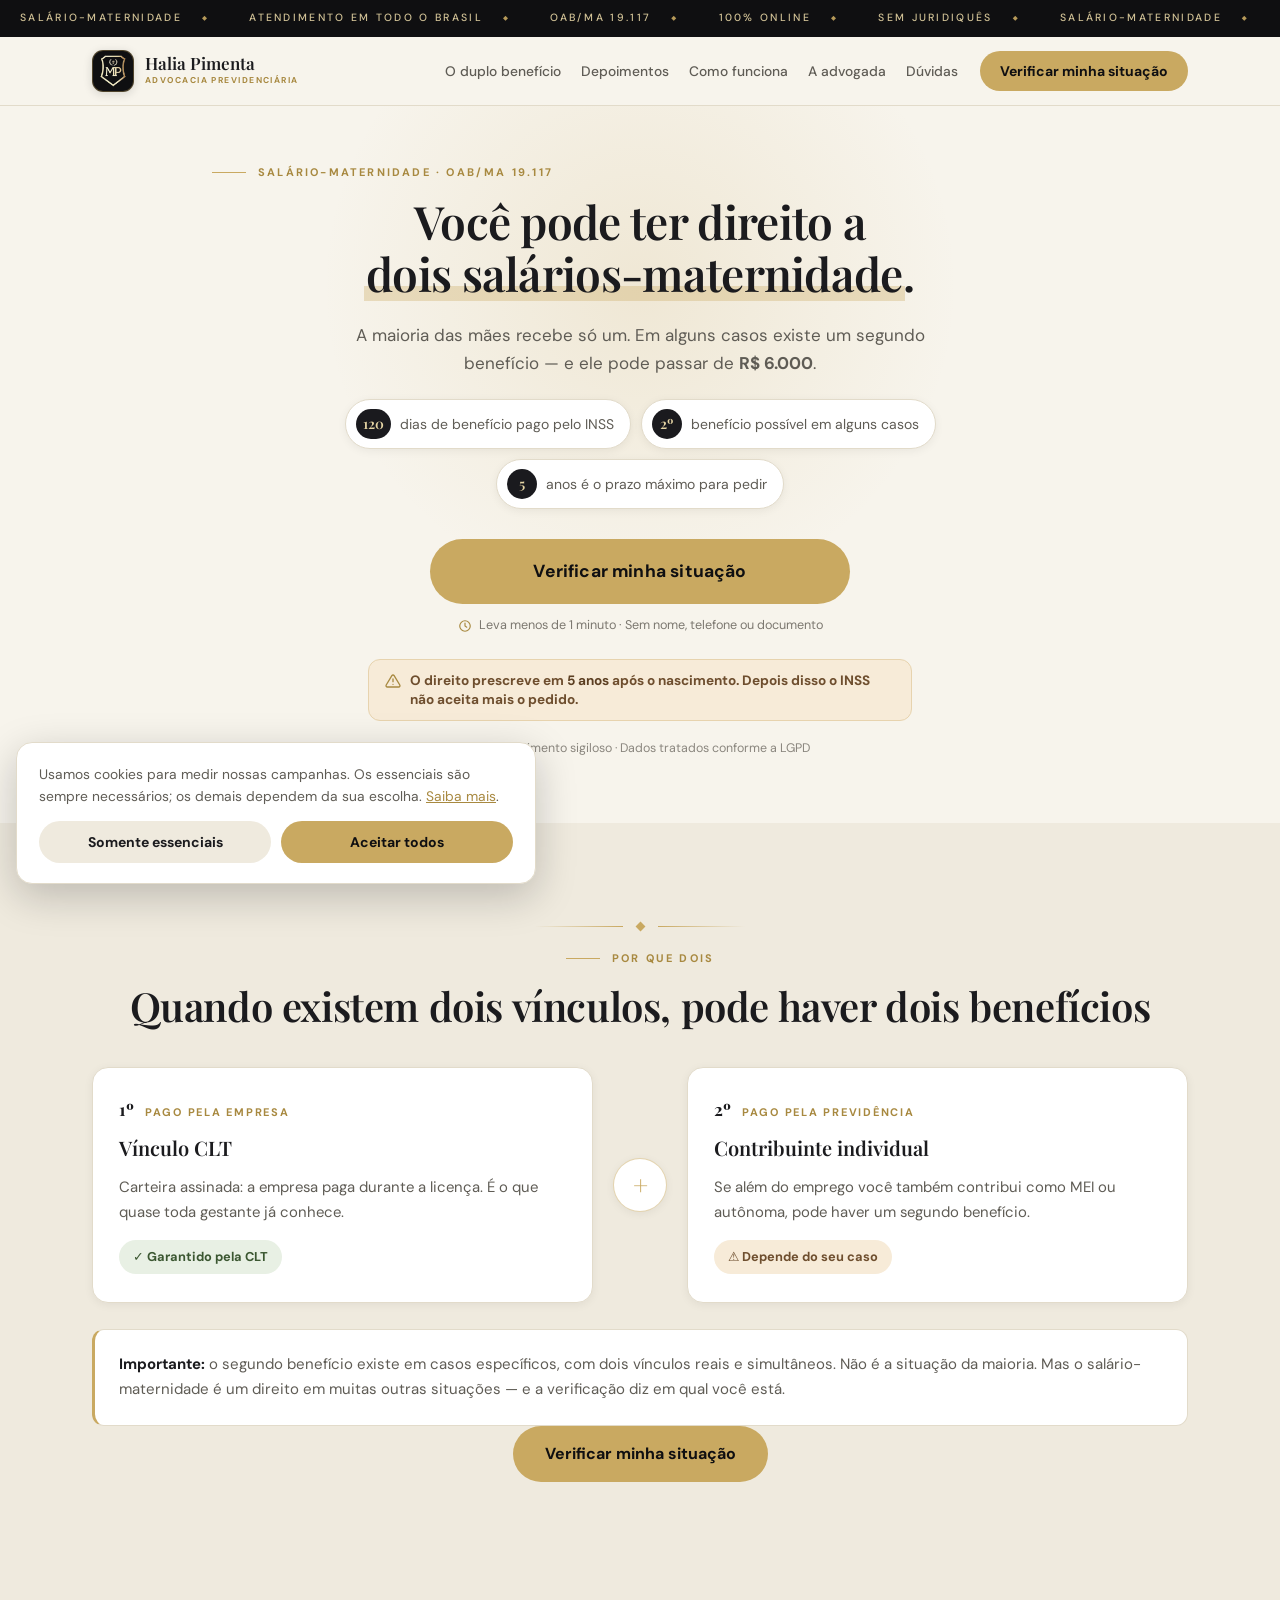
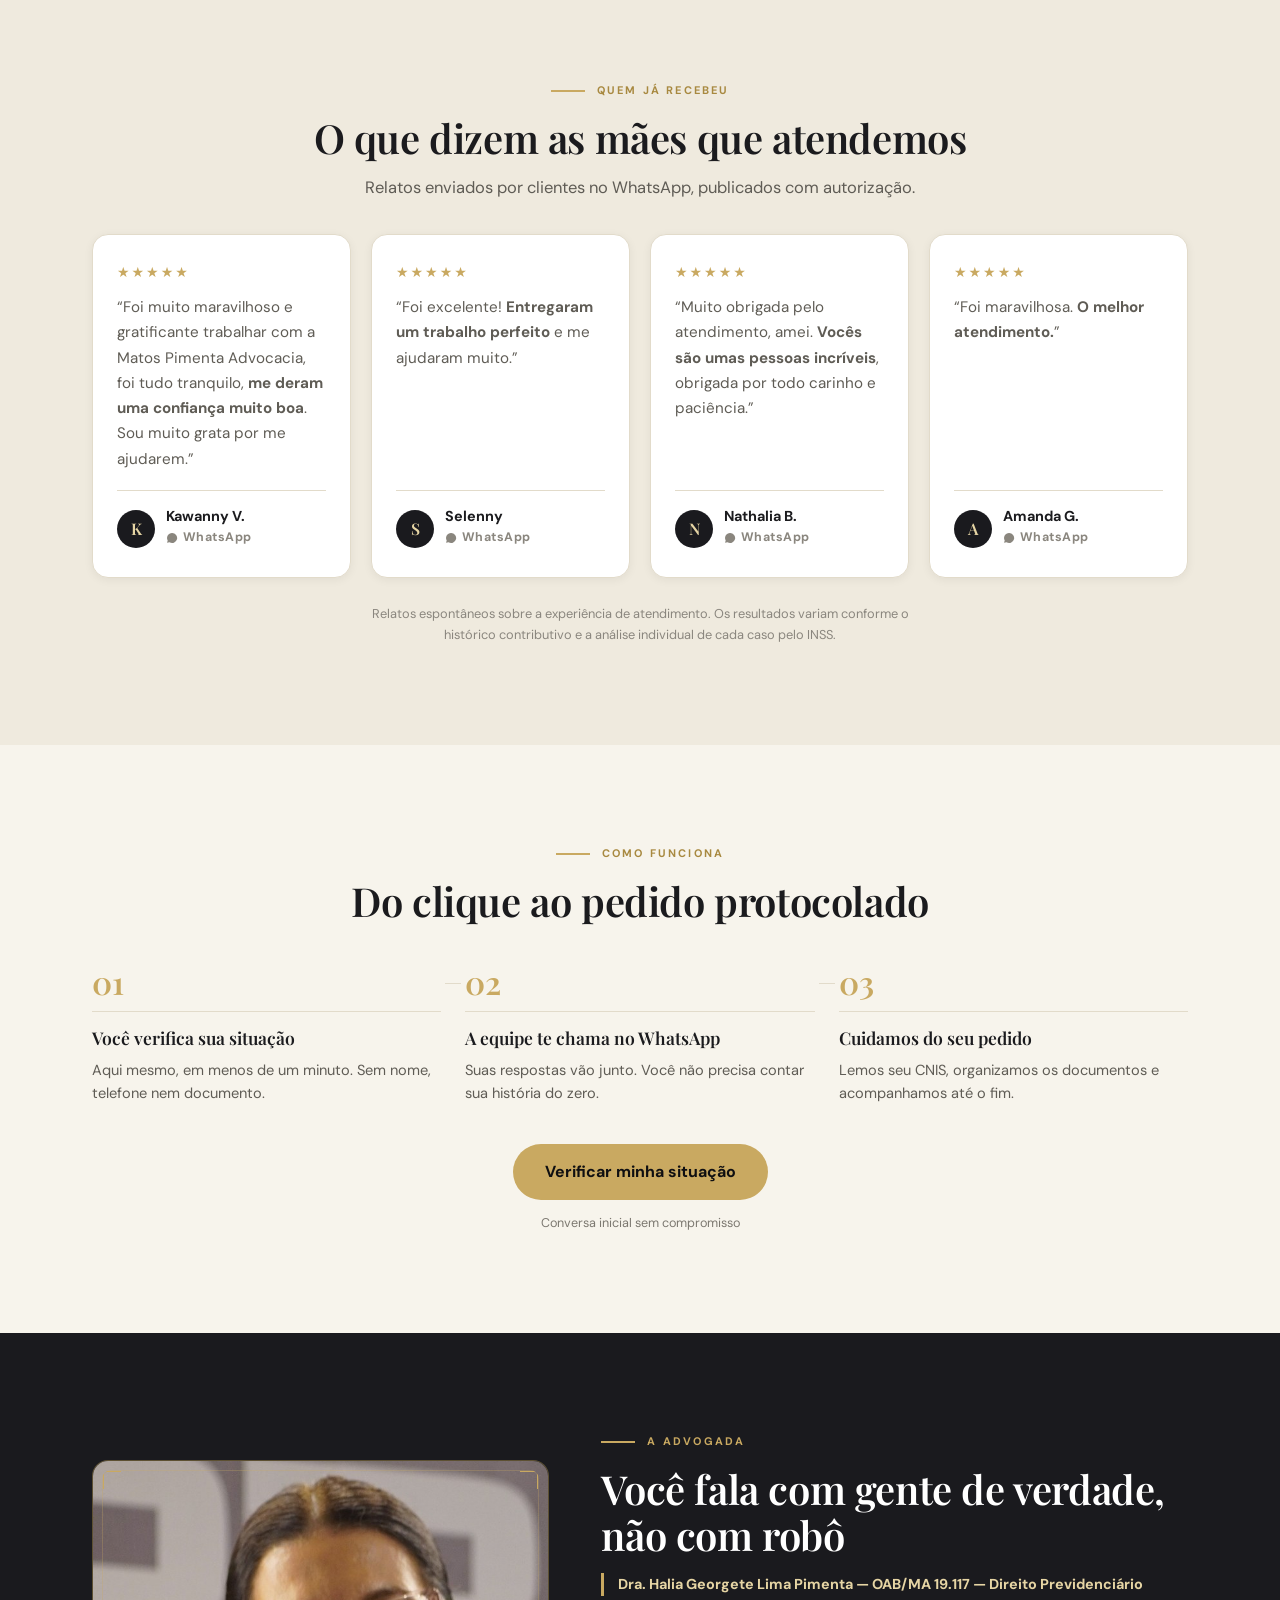
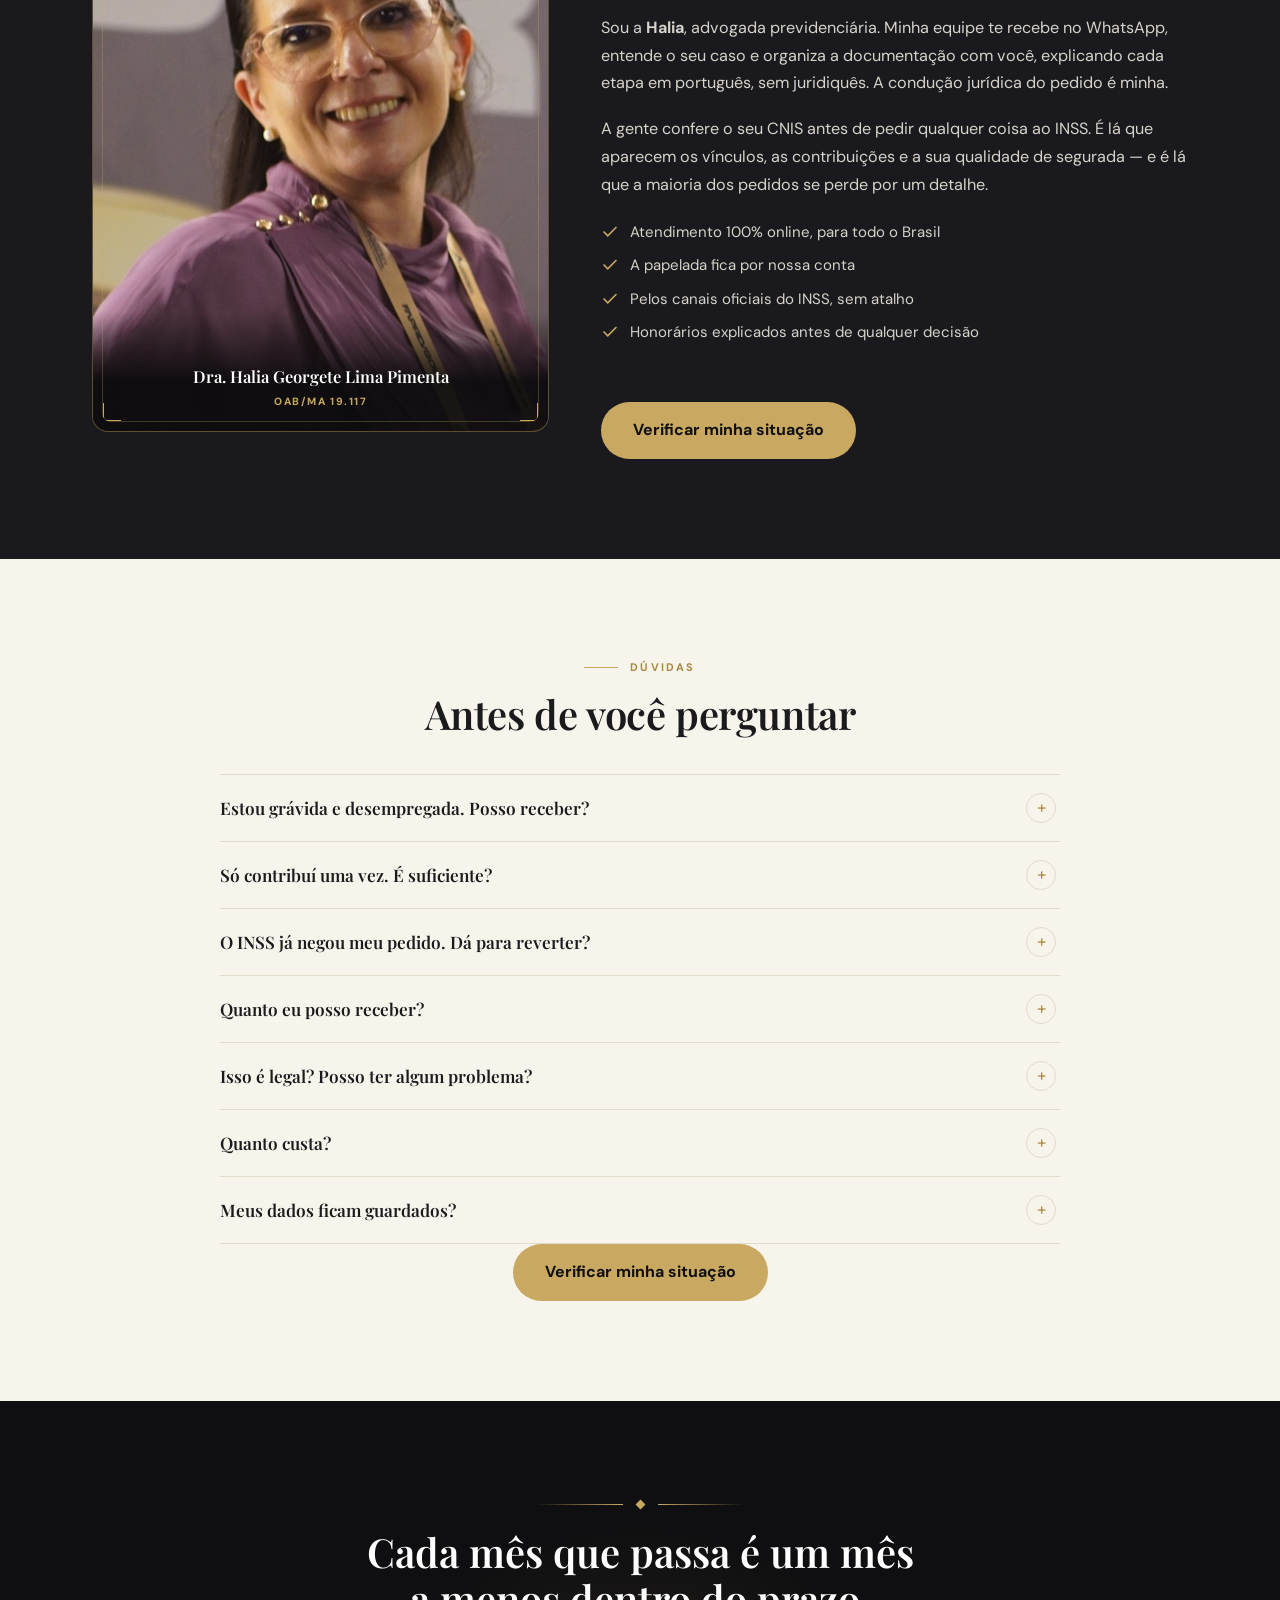
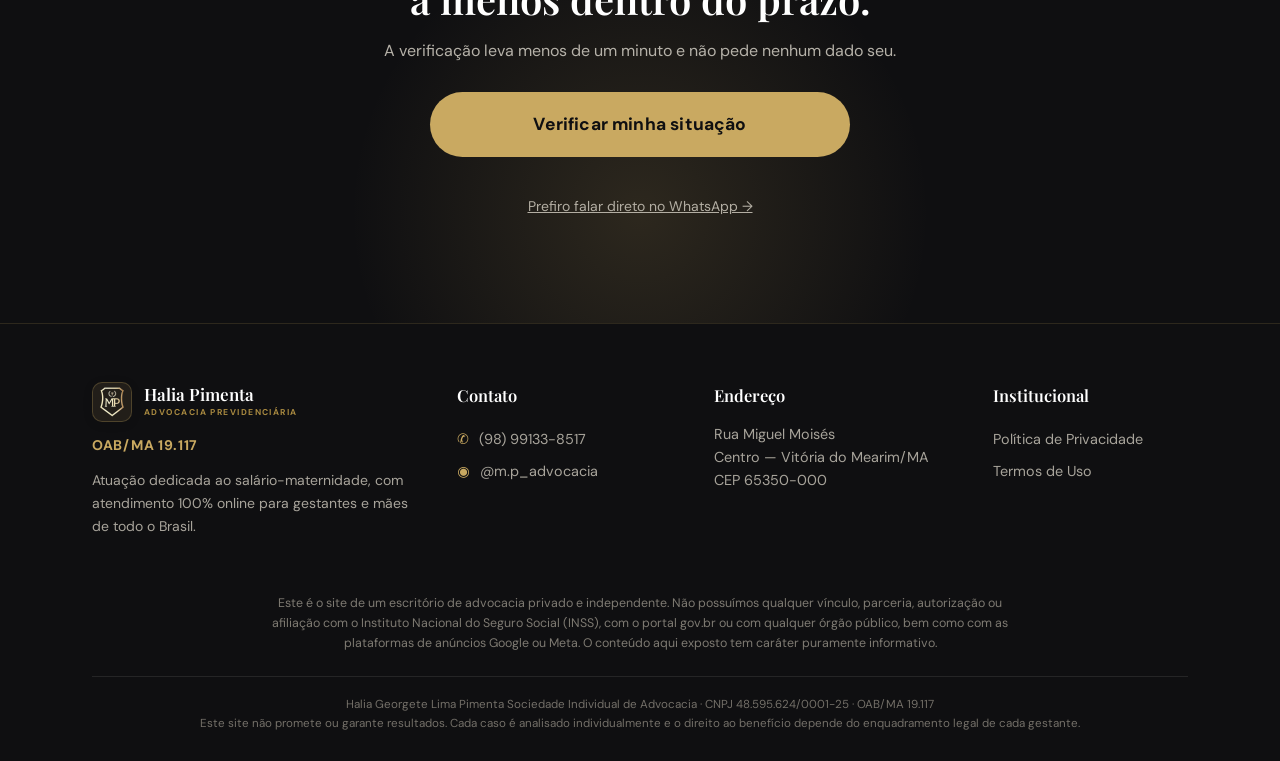
==== commit 0088b9d5: "Atendimento passa a ser da equipe e corrige page_view duplicado - Quem responde no WhatsApp agora e " ====
--- a/index.html
+++ b/index.html
@@ -130,7 +130,7 @@
 <section id="prova" class="depo">
   <div class="wrap centro reveal">
     <p class="eyebrow">Quem já recebeu</p>
-    <h2 class="tit">O que dizem as mães que atendi</h2>
+    <h2 class="tit">O que dizem as mães que atendemos</h2>
     <p class="sub">Relatos enviados por clientes no WhatsApp, publicados com autorização.</p>
 
     <div class="grade-depo">
@@ -194,13 +194,13 @@
       </div>
       <div class="passo">
         <div class="n">02</div>
-        <h4>Eu te chamo no WhatsApp</h4>
+        <h4>A equipe te chama no WhatsApp</h4>
         <p>Suas respostas vão junto. Você não precisa contar sua história do zero.</p>
       </div>
       <div class="passo">
         <div class="n">03</div>
-        <h4>Cuido do seu pedido</h4>
-        <p>Leio seu CNIS, organizo os documentos e acompanho até o fim.</p>
+        <h4>Cuidamos do seu pedido</h4>
+        <p>Lemos seu CNIS, organizamos os documentos e acompanhamos até o fim.</p>
       </div>
     </div>
 
@@ -224,21 +224,20 @@
 
       <div>
         <p class="eyebrow">A advogada</p>
-        <h2 class="tit">Você fala comigo, não com atendente</h2>
+        <h2 class="tit">Você fala com gente de verdade, não com robô</h2>
         <p class="autoridade-linha">Dra. Halia Georgete Lima Pimenta — OAB/MA 19.117 — Direito Previdenciário</p>
 
-        <p class="txt">Sou a <strong>Halia</strong>, advogada previdenciária. Eu mesma te recebo no
-        WhatsApp: entendo o seu caso, organizo a documentação e explico cada etapa em português,
-        sem juridiquês. Você não vai falar com robô nem repetir sua história para três pessoas
-        diferentes.</p>
-
-        <p class="txt">Eu confiro o seu CNIS antes de pedir qualquer coisa ao INSS. É lá que
+        <p class="txt">Sou a <strong>Halia</strong>, advogada previdenciária. Minha equipe te
+        recebe no WhatsApp, entende o seu caso e organiza a documentação com você, explicando cada
+        etapa em português, sem juridiquês. A condução jurídica do pedido é minha.</p>
+
+        <p class="txt">A gente confere o seu CNIS antes de pedir qualquer coisa ao INSS. É lá que
         aparecem os vínculos, as contribuições e a sua qualidade de segurada — e é lá que a maioria
         dos pedidos se perde por um detalhe.</p>
 
         <ul class="mini-provas">
           <li><svg viewBox="0 0 24 24" fill="none" stroke="currentColor" stroke-width="2.2" stroke-linecap="round"><path d="M20 6 9 17l-5-5"/></svg> Atendimento 100% online, para todo o Brasil</li>
-          <li><svg viewBox="0 0 24 24" fill="none" stroke="currentColor" stroke-width="2.2" stroke-linecap="round"><path d="M20 6 9 17l-5-5"/></svg> A papelada fica por minha conta</li>
+          <li><svg viewBox="0 0 24 24" fill="none" stroke="currentColor" stroke-width="2.2" stroke-linecap="round"><path d="M20 6 9 17l-5-5"/></svg> A papelada fica por nossa conta</li>
           <li><svg viewBox="0 0 24 24" fill="none" stroke="currentColor" stroke-width="2.2" stroke-linecap="round"><path d="M20 6 9 17l-5-5"/></svg> Pelos canais oficiais do INSS, sem atalho</li>
           <li><svg viewBox="0 0 24 24" fill="none" stroke="currentColor" stroke-width="2.2" stroke-linecap="round"><path d="M20 6 9 17l-5-5"/></svg> Honorários explicados antes de qualquer decisão</li>
         </ul>
@@ -275,7 +274,7 @@
       <details>
         <summary>Quanto eu posso receber?</summary>
         <p class="resp">Depende do seu histórico de contribuições. Em alguns casos o segundo
-        benefício passa de R$ 6.000, mas eu não estimo valor sem antes olhar o seu CNIS.</p>
+        benefício passa de R$ 6.000, mas não estimamos valor sem antes olhar o seu CNIS.</p>
       </details>
       <details>
         <summary>Isso é legal? Posso ter algum problema?</summary>
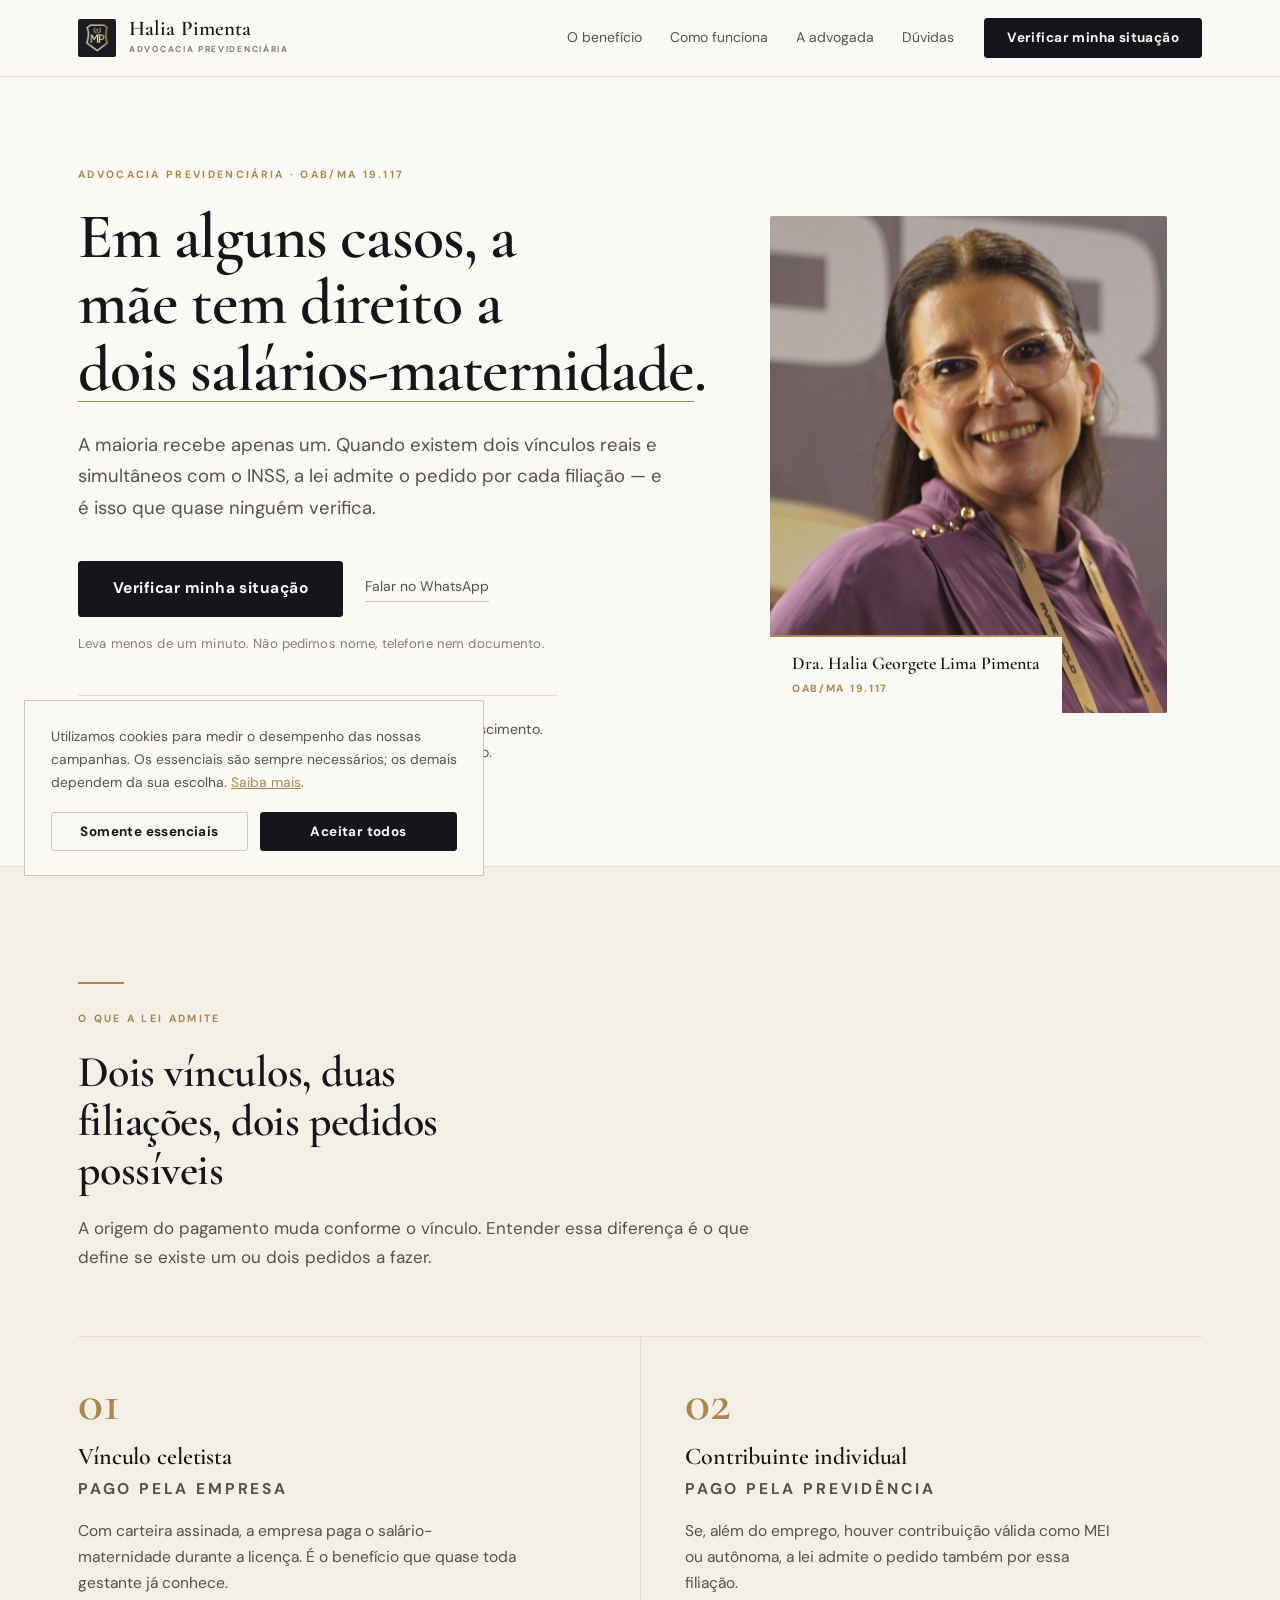
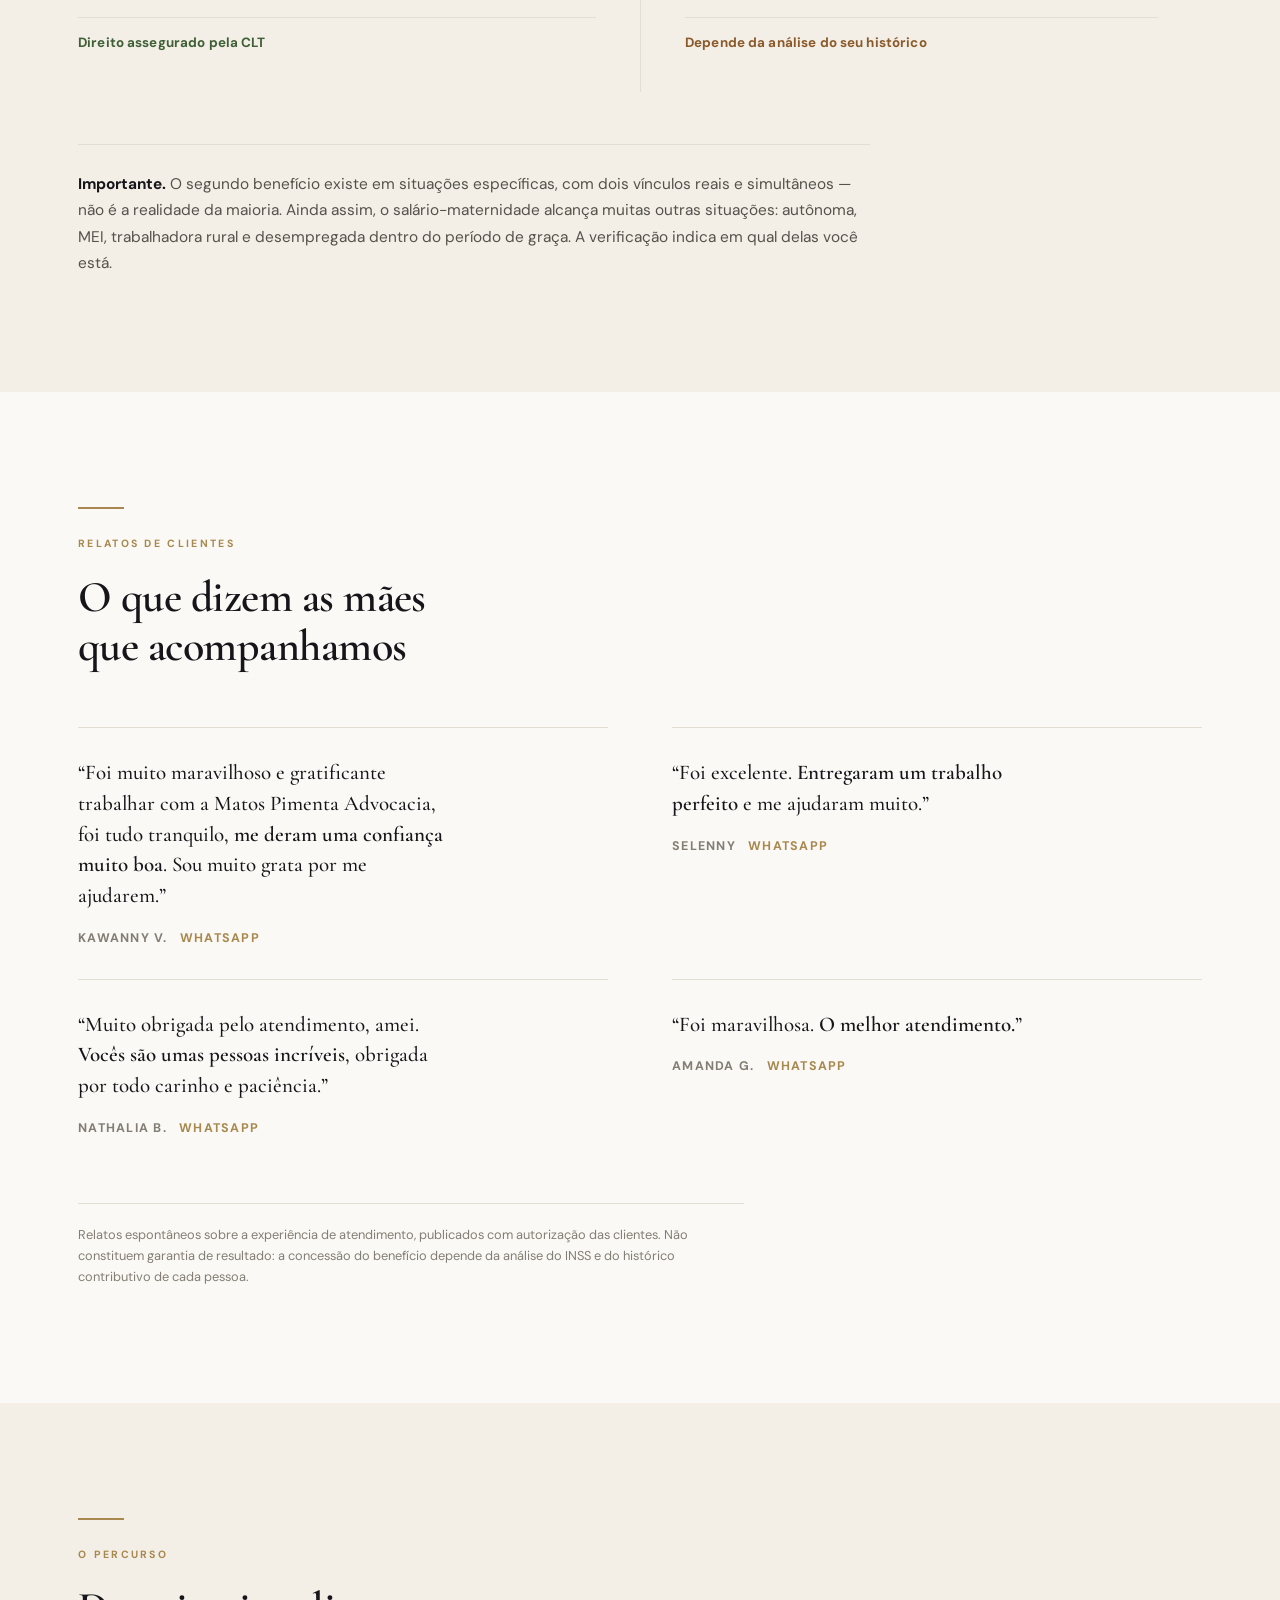
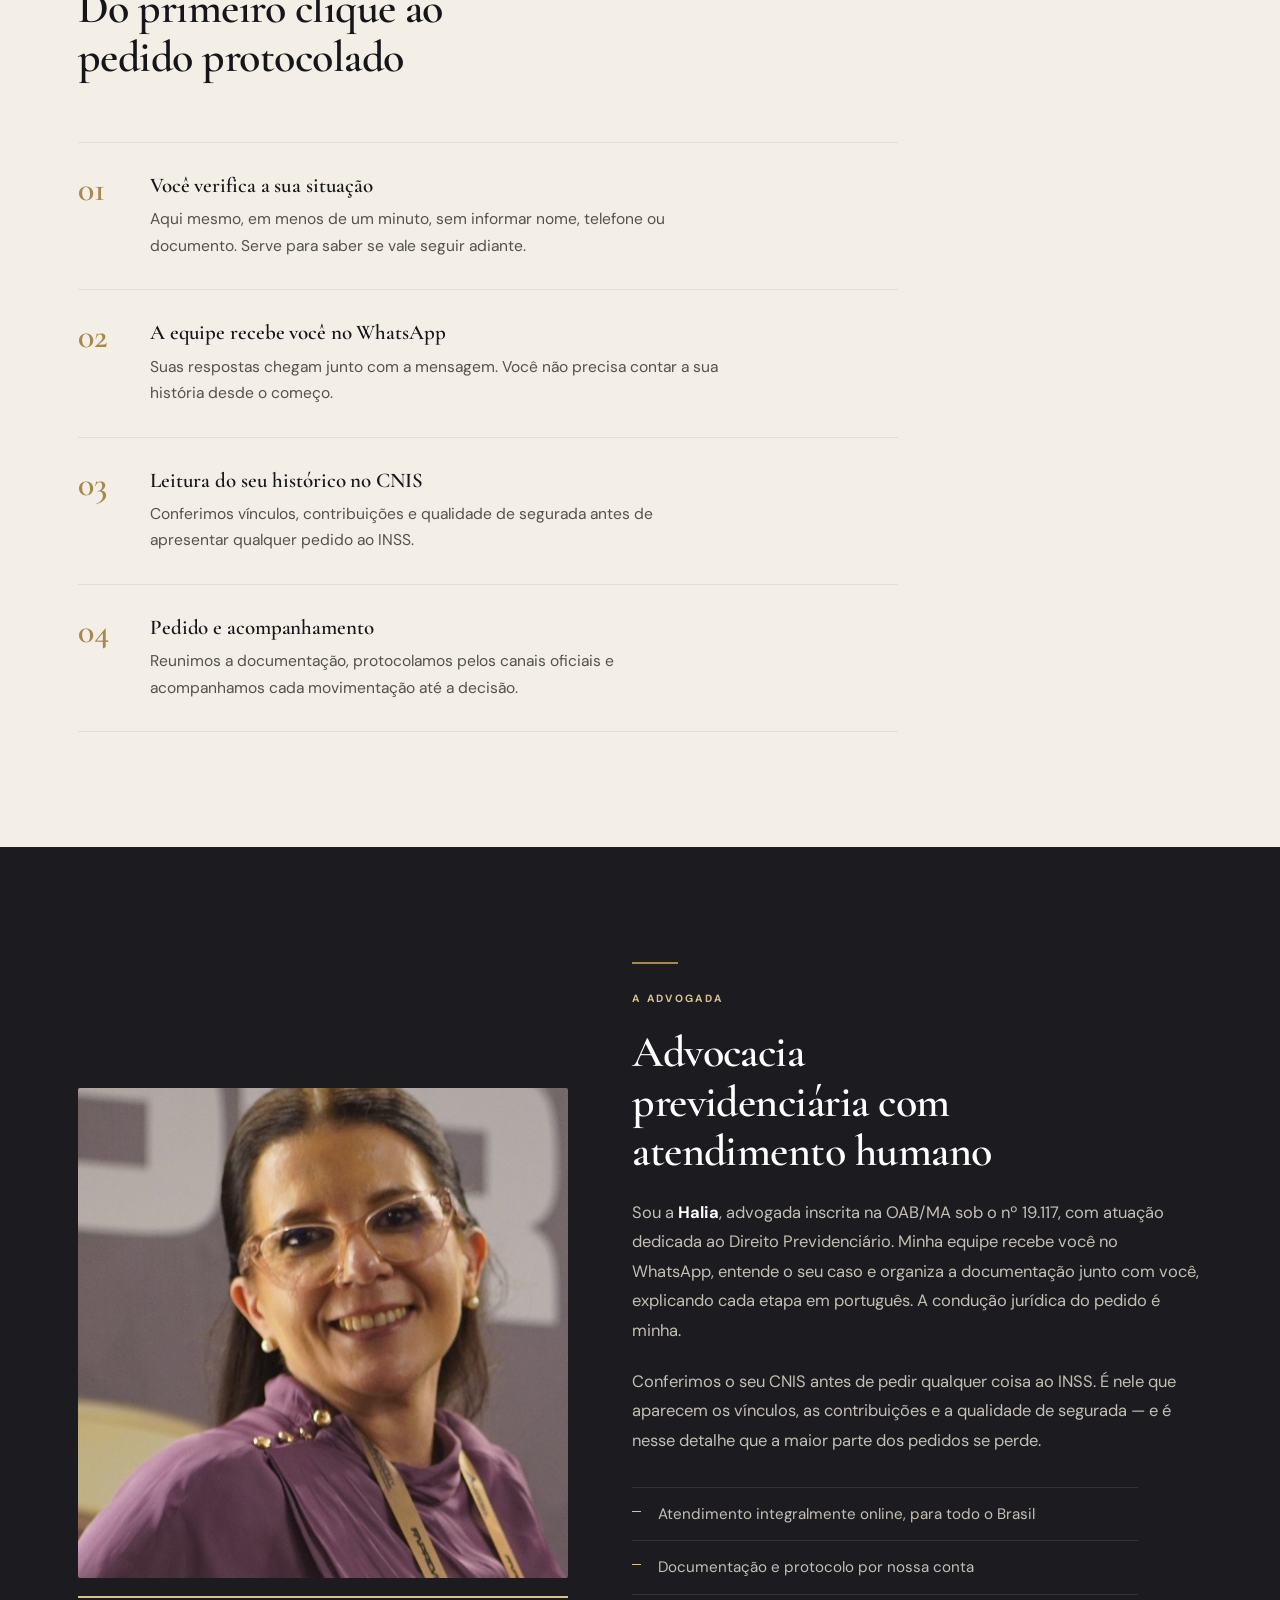
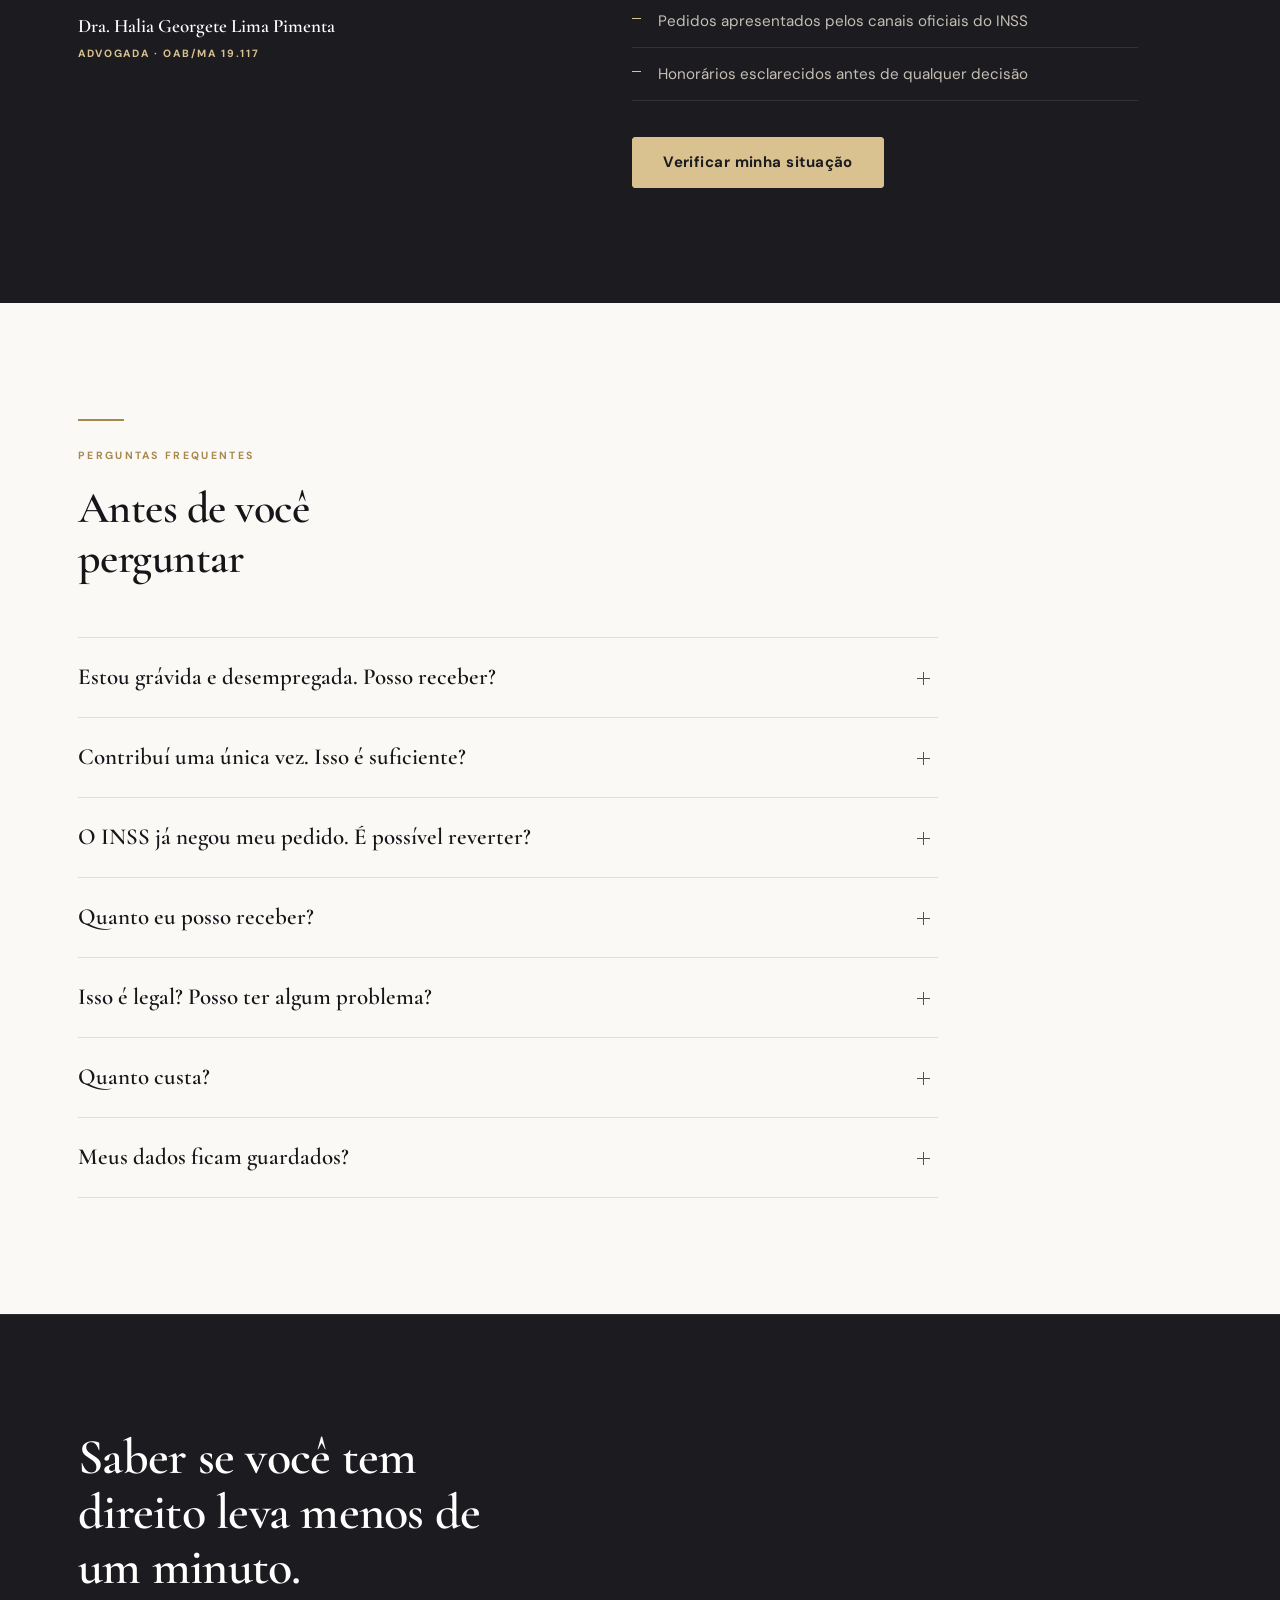
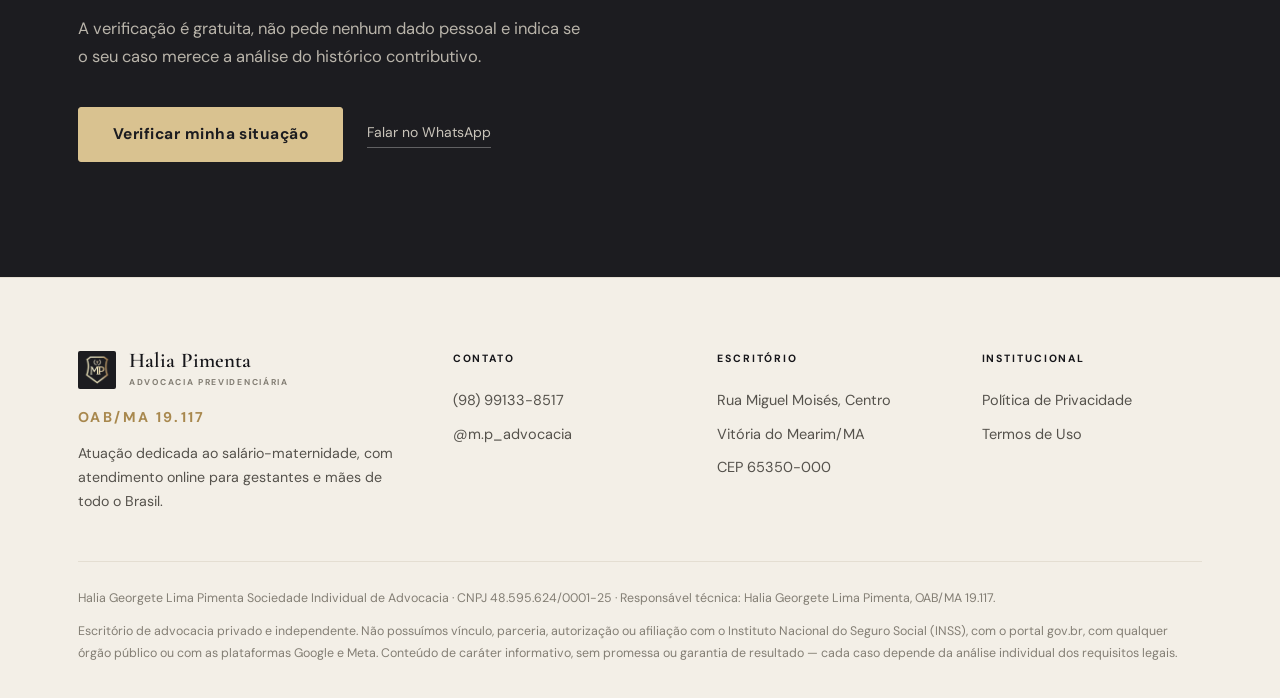
==== commit 1458d529: "Redesign visual: linguagem editorial sobria Elimina os padroes que davam aparencia de template gerad" ====
--- a/index.html
+++ b/index.html
@@ -3,318 +3,316 @@
 <head>
 <meta charset="UTF-8">
 <meta name="viewport" content="width=device-width, initial-scale=1, viewport-fit=cover">
-<title>Salário-Maternidade | Verifique se você tem direito — Dra. Halia Pimenta, OAB/MA 19.117</title>
-<meta name="description" content="Você pode ter direito ao salário-maternidade e, em alguns casos, a um segundo benefício. Verifique sua situação em menos de 1 minuto, sem informar nome nem documento.">
-<meta name="theme-color" content="#0F0F11">
+<title>Salário-Maternidade | Dra. Halia Pimenta — Advocacia Previdenciária, OAB/MA 19.117</title>
+<meta name="description" content="Advocacia previdenciária dedicada ao salário-maternidade. Verifique em menos de um minuto se a sua situação se enquadra nos requisitos do benefício. Atendimento online para todo o Brasil.">
+<meta name="theme-color" content="#FBF9F5">
 <meta property="og:type" content="website">
-<meta property="og:title" content="Você pode ter direito a dois salários-maternidade">
-<meta property="og:description" content="Verifique sua situação em menos de 1 minuto. Sem nome, telefone ou documento.">
+<meta property="og:locale" content="pt_BR">
+<meta property="og:title" content="Salário-Maternidade | Dra. Halia Pimenta — OAB/MA 19.117">
+<meta property="og:description" content="Verifique em menos de um minuto se a sua situação se enquadra nos requisitos do salário-maternidade.">
 <link rel="icon" href="img/logo.png" type="image/png">
 
 <link rel="preconnect" href="https://fonts.googleapis.com">
 <link rel="preconnect" href="https://fonts.gstatic.com" crossorigin>
-<!-- 3 faces apenas (era 5). Cada face a menos é ~15KB e um request de fonte a menos no mobile. -->
-<link rel="preload" as="style" href="https://fonts.googleapis.com/css2?family=DM+Sans:wght@400;700&family=Playfair+Display:wght@600&display=swap">
-<link rel="stylesheet" href="https://fonts.googleapis.com/css2?family=DM+Sans:wght@400;700&family=Playfair+Display:wght@600&display=swap" media="print" onload="this.media='all'">
-<noscript><link rel="stylesheet" href="https://fonts.googleapis.com/css2?family=DM+Sans:wght@400;700&family=Playfair+Display:wght@600&display=swap"></noscript>
+<link rel="preload" as="style" href="https://fonts.googleapis.com/css2?family=Cormorant+Garamond:wght@500;600&family=DM+Sans:wght@400;700&display=swap">
+<link rel="stylesheet" href="https://fonts.googleapis.com/css2?family=Cormorant+Garamond:wght@500;600&family=DM+Sans:wght@400;700&display=swap" media="print" onload="this.media='all'">
+<noscript><link rel="stylesheet" href="https://fonts.googleapis.com/css2?family=Cormorant+Garamond:wght@500;600&family=DM+Sans:wght@400;700&display=swap"></noscript>
 <link rel="stylesheet" href="styles.css">
-
-<!-- Meta Pixel: o carregador fica em script.js e só dispara após consentimento.
-     Trocar PIXEL_ID lá. Ver README > Rastreamento. -->
 </head>
 <body>
 
-<div class="progresso" id="progresso"></div>
-
-<div class="marquee"><div class="marquee-track" id="mq"></div></div>
-
-<!-- ===================== HEADER ===================== -->
+<!-- ===================== CABEÇALHO ===================== -->
 <header class="topo">
   <div class="wrap">
-    <a class="marca" href="#topo">
-      <!-- O <i> é fallback: some via :has(img) quando a logo carrega e volta
-           sozinho se o arquivo não existir (onerror remove a <img>). -->
+    <a class="marca" href="#topo" aria-label="Halia Pimenta, Advocacia Previdenciária">
       <span class="marca-selo" aria-hidden="true">
         <i>H</i>
         <img src="img/logo.png" width="256" height="256" alt="" onerror="this.remove()">
       </span>
       <span class="marca-txt"><b>Halia Pimenta</b><small>Advocacia Previdenciária</small></span>
     </a>
-    <!-- Menu só no desktop: numa LP de tráfego pago, link de navegação é rota de fuga. -->
-    <nav class="menu">
-      <a href="#entenda">O duplo benefício</a>
-      <a href="#prova">Depoimentos</a>
+    <nav class="menu" aria-label="Navegação principal">
+      <a href="#entenda">O benefício</a>
       <a href="#como-funciona">Como funciona</a>
       <a href="#sobre">A advogada</a>
       <a href="#duvidas">Dúvidas</a>
     </nav>
-    <button type="button" class="btn btn-cta" data-quiz="header">Verificar minha situação</button>
+    <button type="button" class="btn" data-quiz="header">Verificar minha situação</button>
   </div>
 </header>
+
+<main>
 
 <!-- ===================== HERO ===================== -->
 <section class="hero" id="topo">
   <div class="wrap">
-    <div class="hero__content">
-      <p class="eyebrow">Salário-Maternidade · OAB/MA 19.117</p>
-
-      <h1>Você pode ter direito a <em>dois salários-maternidade</em>.</h1>
-
-      <p class="hero-lead">A maioria das mães recebe só um. Em alguns casos existe um segundo
-      benefício — e ele pode passar de <strong>R$&nbsp;6.000</strong>.</p>
-
-      <ul class="hero-pontos">
-        <li><span>120</span> dias de benefício pago pelo INSS</li>
-        <li><span>2º</span> benefício possível em alguns casos</li>
-        <li><span>5</span> anos é o prazo máximo para pedir</li>
-      </ul>
-
-      <div class="cta-bloco">
-        <button type="button" class="btn btn-grande btn-cta" data-quiz="hero">
-          Verificar minha situação
-        </button>
-        <p class="nota">
-          <svg viewBox="0 0 24 24" fill="none" stroke="currentColor" stroke-width="2" stroke-linecap="round"><circle cx="12" cy="12" r="9"/><path d="M12 7v5l3 2"/></svg>
-          Leva menos de 1 minuto · Sem nome, telefone ou documento
-        </p>
-      </div>
-
-      <p class="urgencia">
-        <svg viewBox="0 0 24 24" fill="none" stroke="currentColor" stroke-width="2" stroke-linecap="round"><path d="M12 9v4M12 17h.01M10.3 3.9 1.8 18a2 2 0 0 0 1.7 3h17a2 2 0 0 0 1.7-3L13.7 3.9a2 2 0 0 0-3.4 0z"/></svg>
-        <span>O direito prescreve em <strong>5 anos</strong> após o nascimento. Depois disso o INSS não aceita mais o pedido.</span>
-      </p>
-
-      <p class="lgpd">
-        <svg viewBox="0 0 24 24" fill="none" stroke="currentColor" stroke-width="2" stroke-linecap="round"><path d="M12 2l8 4v6c0 5-3.4 8.7-8 10-4.6-1.3-8-5-8-10V6z"/></svg>
-        Atendimento sigiloso · Dados tratados conforme a LGPD
-      </p>
-    </div>
-  </div>
-</section>
-
-<!-- ===================== DUPLO BENEFÍCIO ===================== -->
-<section id="entenda" class="duplo">
-  <div class="wrap centro reveal">
-    <div class="orn"><i></i></div>
-    <p class="eyebrow">Por que dois</p>
-    <h2 class="tit">Quando existem dois vínculos, pode haver dois benefícios</h2>
-
-    <div class="duplo-grid">
-      <div class="card-benef">
-        <p class="ordem"><b>1º</b> Pago pela empresa</p>
-        <h4>Vínculo CLT</h4>
-        <p>Carteira assinada: a empresa paga durante a licença. É o que quase toda gestante já conhece.</p>
-        <span class="selo ok">✓ Garantido pela CLT</span>
-      </div>
-
-      <div class="mais">+</div>
-
-      <div class="card-benef">
-        <p class="ordem"><b>2º</b> Pago pela Previdência</p>
-        <h4>Contribuinte individual</h4>
-        <p>Se além do emprego você também contribui como MEI ou autônoma, pode haver um segundo benefício.</p>
-        <span class="selo dep">⚠ Depende do seu caso</span>
-      </div>
-    </div>
-
-    <p class="aviso-honesto"><strong>Importante:</strong> o segundo benefício existe em casos
-    específicos, com dois vínculos reais e simultâneos. Não é a situação da maioria. Mas o
-    salário-maternidade é um direito em muitas outras situações — e a verificação diz em qual
-    você está.</p>
-
-    <button type="button" class="btn btn-cta" data-quiz="duplo">Verificar minha situação</button>
-  </div>
-</section>
-
-<!-- ===================== PROVA ===================== -->
-<section id="prova" class="depo">
-  <div class="wrap centro reveal">
-    <p class="eyebrow">Quem já recebeu</p>
-    <h2 class="tit">O que dizem as mães que atendemos</h2>
-    <p class="sub">Relatos enviados por clientes no WhatsApp, publicados com autorização.</p>
-
-    <div class="grade-depo">
-      <div class="depo-card">
-        <div class="estrelas">★★★★★</div>
-        <p>“Foi muito maravilhoso e gratificante trabalhar com a Matos Pimenta Advocacia, foi
-        tudo tranquilo, <strong>me deram uma confiança muito boa</strong>. Sou muito grata por me
-        ajudarem.”</p>
-        <div class="depo-rodape">
-          <div class="avatar">K</div>
-          <div><b>Kawanny V.</b><span class="origem-ig"><svg viewBox="0 0 24 24" fill="currentColor"><path d="M12 2a10 10 0 0 0-8.6 15l-1.3 4.7 4.8-1.3A10 10 0 1 0 12 2"/></svg> WhatsApp</span></div>
-        </div>
-      </div>
-
-      <div class="depo-card">
-        <div class="estrelas">★★★★★</div>
-        <p>“Foi excelente! <strong>Entregaram um trabalho perfeito</strong> e me ajudaram muito.”</p>
-        <div class="depo-rodape">
-          <div class="avatar">S</div>
-          <div><b>Selenny</b><span class="origem-ig"><svg viewBox="0 0 24 24" fill="currentColor"><path d="M12 2a10 10 0 0 0-8.6 15l-1.3 4.7 4.8-1.3A10 10 0 1 0 12 2"/></svg> WhatsApp</span></div>
-        </div>
-      </div>
-
-      <div class="depo-card">
-        <div class="estrelas">★★★★★</div>
-        <p>“Muito obrigada pelo atendimento, amei. <strong>Vocês são umas pessoas incríveis</strong>,
-        obrigada por todo carinho e paciência.”</p>
-        <div class="depo-rodape">
-          <div class="avatar">N</div>
-          <div><b>Nathalia B.</b><span class="origem-ig"><svg viewBox="0 0 24 24" fill="currentColor"><path d="M12 2a10 10 0 0 0-8.6 15l-1.3 4.7 4.8-1.3A10 10 0 1 0 12 2"/></svg> WhatsApp</span></div>
-        </div>
-      </div>
-
-      <div class="depo-card">
-        <div class="estrelas">★★★★★</div>
-        <p>“Foi maravilhosa. <strong>O melhor atendimento.</strong>”</p>
-        <div class="depo-rodape">
-          <div class="avatar">A</div>
-          <div><b>Amanda G.</b><span class="origem-ig"><svg viewBox="0 0 24 24" fill="currentColor"><path d="M12 2a10 10 0 0 0-8.6 15l-1.3 4.7 4.8-1.3A10 10 0 1 0 12 2"/></svg> WhatsApp</span></div>
-        </div>
-      </div>
-    </div>
-
-    <p class="depo-dica">← arraste para ver mais →</p>
-    <p class="nota-depo">Relatos espontâneos sobre a experiência de atendimento. Os resultados
-    variam conforme o histórico contributivo e a análise individual de cada caso pelo INSS.</p>
-  </div>
-</section>
-
-<!-- ===================== COMO FUNCIONA ===================== -->
-<section id="como-funciona" class="passos">
-  <div class="wrap centro reveal">
-    <p class="eyebrow">Como funciona</p>
-    <h2 class="tit">Do clique ao pedido protocolado</h2>
-
-    <div class="grade-passos tres">
-      <div class="passo">
-        <div class="n">01</div>
-        <h4>Você verifica sua situação</h4>
-        <p>Aqui mesmo, em menos de um minuto. Sem nome, telefone nem documento.</p>
-      </div>
-      <div class="passo">
-        <div class="n">02</div>
-        <h4>A equipe te chama no WhatsApp</h4>
-        <p>Suas respostas vão junto. Você não precisa contar sua história do zero.</p>
-      </div>
-      <div class="passo">
-        <div class="n">03</div>
-        <h4>Cuidamos do seu pedido</h4>
-        <p>Lemos seu CNIS, organizamos os documentos e acompanhamos até o fim.</p>
-      </div>
-    </div>
-
-    <button type="button" class="btn btn-cta" data-quiz="como_funciona">Verificar minha situação</button>
-    <p class="nota">Conversa inicial sem compromisso</p>
-  </div>
-</section>
-
-<!-- ===================== SOBRE ===================== -->
-<section id="sobre" class="sobre-escuro">
-  <div class="wrap">
-    <div class="sobre-grid reveal">
-      <figure class="retrato">
-        <img src="img/halia.jpg" width="707" height="884" loading="lazy" decoding="async"
-             alt="Dra. Halia Georgete Lima Pimenta, advogada previdenciária, OAB/MA 19.117">
+    <div class="hero-grid">
+
+      <div class="hero-texto">
+        <span class="eyebrow">Advocacia Previdenciária · OAB/MA 19.117</span>
+
+        <h1>Em alguns casos, a mãe tem direito a <em>dois salários-maternidade</em>.</h1>
+
+        <p class="hero-lead">A maioria recebe apenas um. Quando existem dois vínculos reais e
+        simultâneos com o INSS, a lei admite o pedido por cada filiação — e é isso que quase
+        ninguém verifica.</p>
+
+        <div class="hero-acoes">
+          <button type="button" class="btn btn-grande" data-quiz="hero">Verificar minha situação</button>
+          <a class="hedge" data-hedge="hero" href="https://wa.me/5598991338517" target="_blank" rel="noopener">Falar no WhatsApp</a>
+        </div>
+
+        <p class="hero-nota">Leva menos de um minuto. Não pedimos nome, telefone nem documento.</p>
+
+        <p class="hero-prazo">O salário-maternidade prescreve em <strong>5 anos</strong> contados
+        do nascimento. Passado esse prazo, o INSS em regra não aceita mais o pedido.</p>
+      </div>
+
+      <figure class="hero-foto">
+        <img src="img/halia.jpg" width="707" height="884" fetchpriority="high" decoding="async"
+             alt="Dra. Halia Georgete Lima Pimenta, advogada previdenciária">
         <figcaption>
           <b>Dra. Halia Georgete Lima Pimenta</b>
           <span>OAB/MA 19.117</span>
         </figcaption>
       </figure>
 
+    </div>
+  </div>
+</section>
+
+<!-- ===================== O BENEFÍCIO ===================== -->
+<section id="entenda" class="sec-papel2">
+  <div class="wrap reveal">
+    <div class="regua"></div>
+    <span class="eyebrow">O que a lei admite</span>
+    <h2 class="tit">Dois vínculos, duas filiações, dois pedidos possíveis</h2>
+    <p class="sub">A origem do pagamento muda conforme o vínculo. Entender essa diferença é o
+    que define se existe um ou dois pedidos a fazer.</p>
+
+    <div class="comparativo">
+      <div class="via">
+        <span class="via-ordem">01</span>
+        <h3>Vínculo celetista</h3>
+        <p class="via-fonte">Pago pela empresa</p>
+        <p>Com carteira assinada, a empresa paga o salário-maternidade durante a licença. É o
+        benefício que quase toda gestante já conhece.</p>
+        <span class="via-estado garantido">Direito assegurado pela CLT</span>
+      </div>
+
+      <div class="via">
+        <span class="via-ordem">02</span>
+        <h3>Contribuinte individual</h3>
+        <p class="via-fonte">Pago pela Previdência</p>
+        <p>Se, além do emprego, houver contribuição válida como MEI ou autônoma, a lei admite o
+        pedido também por essa filiação.</p>
+        <span class="via-estado condicional">Depende da análise do seu histórico</span>
+      </div>
+    </div>
+
+    <p class="ressalva"><strong>Importante.</strong> O segundo benefício existe em situações
+    específicas, com dois vínculos reais e simultâneos — não é a realidade da maioria. Ainda
+    assim, o salário-maternidade alcança muitas outras situações: autônoma, MEI, trabalhadora
+    rural e desempregada dentro do período de graça. A verificação indica em qual delas você está.</p>
+  </div>
+</section>
+
+<!-- ===================== CREDIBILIDADE ===================== -->
+<section id="prova">
+  <div class="wrap reveal">
+    <div class="regua"></div>
+    <span class="eyebrow">Relatos de clientes</span>
+    <h2 class="tit">O que dizem as mães que acompanhamos</h2>
+
+    <div class="citacoes">
+      <blockquote class="citacao">
+        <p>“Foi muito maravilhoso e gratificante trabalhar com a Matos Pimenta Advocacia, foi tudo
+        tranquilo, <strong>me deram uma confiança muito boa</strong>. Sou muito grata por me
+        ajudarem.”</p>
+        <cite>Kawanny V. <em>WhatsApp</em></cite>
+      </blockquote>
+
+      <blockquote class="citacao">
+        <p>“Foi excelente. <strong>Entregaram um trabalho perfeito</strong> e me ajudaram muito.”</p>
+        <cite>Selenny <em>WhatsApp</em></cite>
+      </blockquote>
+
+      <blockquote class="citacao">
+        <p>“Muito obrigada pelo atendimento, amei. <strong>Vocês são umas pessoas incríveis</strong>,
+        obrigada por todo carinho e paciência.”</p>
+        <cite>Nathalia B. <em>WhatsApp</em></cite>
+      </blockquote>
+
+      <blockquote class="citacao">
+        <p>“Foi maravilhosa. <strong>O melhor atendimento.</strong>”</p>
+        <cite>Amanda G. <em>WhatsApp</em></cite>
+      </blockquote>
+    </div>
+
+    <p class="nota-legal">Relatos espontâneos sobre a experiência de atendimento, publicados com
+    autorização das clientes. Não constituem garantia de resultado: a concessão do benefício
+    depende da análise do INSS e do histórico contributivo de cada pessoa.</p>
+  </div>
+</section>
+
+<!-- ===================== COMO FUNCIONA ===================== -->
+<section id="como-funciona" class="sec-papel2">
+  <div class="wrap reveal">
+    <div class="regua"></div>
+    <span class="eyebrow">O percurso</span>
+    <h2 class="tit">Do primeiro clique ao pedido protocolado</h2>
+
+    <div class="etapas">
+      <article class="etapa">
+        <span class="etapa-n">01</span>
+        <div>
+          <h3>Você verifica a sua situação</h3>
+          <p>Aqui mesmo, em menos de um minuto, sem informar nome, telefone ou documento. Serve
+          para saber se vale seguir adiante.</p>
+        </div>
+      </article>
+
+      <article class="etapa">
+        <span class="etapa-n">02</span>
+        <div>
+          <h3>A equipe recebe você no WhatsApp</h3>
+          <p>Suas respostas chegam junto com a mensagem. Você não precisa contar a sua história
+          desde o começo.</p>
+        </div>
+      </article>
+
+      <article class="etapa">
+        <span class="etapa-n">03</span>
+        <div>
+          <h3>Leitura do seu histórico no CNIS</h3>
+          <p>Conferimos vínculos, contribuições e qualidade de segurada antes de apresentar
+          qualquer pedido ao INSS.</p>
+        </div>
+      </article>
+
+      <article class="etapa">
+        <span class="etapa-n">04</span>
+        <div>
+          <h3>Pedido e acompanhamento</h3>
+          <p>Reunimos a documentação, protocolamos pelos canais oficiais e acompanhamos cada
+          movimentação até a decisão.</p>
+        </div>
+      </article>
+    </div>
+  </div>
+</section>
+
+<!-- ===================== A ADVOGADA ===================== -->
+<section id="sobre" class="sec-escura">
+  <div class="wrap">
+    <div class="sobre-grid reveal">
+      <figure class="retrato">
+        <img src="img/halia.jpg" width="707" height="884" loading="lazy" decoding="async"
+             alt="Dra. Halia Georgete Lima Pimenta em atendimento">
+        <figcaption>
+          <b>Dra. Halia Georgete Lima Pimenta</b>
+          <span>Advogada · OAB/MA 19.117</span>
+        </figcaption>
+      </figure>
+
       <div>
-        <p class="eyebrow">A advogada</p>
-        <h2 class="tit">Você fala com gente de verdade, não com robô</h2>
-        <p class="autoridade-linha">Dra. Halia Georgete Lima Pimenta — OAB/MA 19.117 — Direito Previdenciário</p>
-
-        <p class="txt">Sou a <strong>Halia</strong>, advogada previdenciária. Minha equipe te
-        recebe no WhatsApp, entende o seu caso e organiza a documentação com você, explicando cada
-        etapa em português, sem juridiquês. A condução jurídica do pedido é minha.</p>
-
-        <p class="txt">A gente confere o seu CNIS antes de pedir qualquer coisa ao INSS. É lá que
-        aparecem os vínculos, as contribuições e a sua qualidade de segurada — e é lá que a maioria
-        dos pedidos se perde por um detalhe.</p>
-
-        <ul class="mini-provas">
-          <li><svg viewBox="0 0 24 24" fill="none" stroke="currentColor" stroke-width="2.2" stroke-linecap="round"><path d="M20 6 9 17l-5-5"/></svg> Atendimento 100% online, para todo o Brasil</li>
-          <li><svg viewBox="0 0 24 24" fill="none" stroke="currentColor" stroke-width="2.2" stroke-linecap="round"><path d="M20 6 9 17l-5-5"/></svg> A papelada fica por nossa conta</li>
-          <li><svg viewBox="0 0 24 24" fill="none" stroke="currentColor" stroke-width="2.2" stroke-linecap="round"><path d="M20 6 9 17l-5-5"/></svg> Pelos canais oficiais do INSS, sem atalho</li>
-          <li><svg viewBox="0 0 24 24" fill="none" stroke="currentColor" stroke-width="2.2" stroke-linecap="round"><path d="M20 6 9 17l-5-5"/></svg> Honorários explicados antes de qualquer decisão</li>
+        <div class="regua"></div>
+        <span class="eyebrow">A advogada</span>
+        <h2 class="tit">Advocacia previdenciária com atendimento humano</h2>
+
+        <p class="txt">Sou a <strong>Halia</strong>, advogada inscrita na OAB/MA sob o nº 19.117,
+        com atuação dedicada ao Direito Previdenciário. Minha equipe recebe você no WhatsApp,
+        entende o seu caso e organiza a documentação junto com você, explicando cada etapa em
+        português. A condução jurídica do pedido é minha.</p>
+
+        <p class="txt">Conferimos o seu CNIS antes de pedir qualquer coisa ao INSS. É nele que
+        aparecem os vínculos, as contribuições e a qualidade de segurada — e é nesse detalhe que
+        a maior parte dos pedidos se perde.</p>
+
+        <ul class="compromissos">
+          <li>Atendimento integralmente online, para todo o Brasil</li>
+          <li>Documentação e protocolo por nossa conta</li>
+          <li>Pedidos apresentados pelos canais oficiais do INSS</li>
+          <li>Honorários esclarecidos antes de qualquer decisão</li>
         </ul>
 
-        <button type="button" class="btn btn-cta" data-quiz="sobre">Verificar minha situação</button>
-      </div>
-    </div>
-  </div>
-</section>
-
-<!-- ===================== FAQ ===================== -->
+        <button type="button" class="btn" data-quiz="sobre">Verificar minha situação</button>
+      </div>
+    </div>
+  </div>
+</section>
+
+<!-- ===================== DÚVIDAS ===================== -->
 <section id="duvidas" class="faq">
-  <div class="wrap centro reveal">
-    <p class="eyebrow">Dúvidas</p>
+  <div class="wrap reveal">
+    <div class="regua"></div>
+    <span class="eyebrow">Perguntas frequentes</span>
     <h2 class="tit">Antes de você perguntar</h2>
 
     <div class="faq-lista">
       <details>
         <summary>Estou grávida e desempregada. Posso receber?</summary>
-        <p class="resp">Pode. Quem saiu de um emprego com carteira assinada continua protegida pelo
-        período de graça, que em regra dura 12 meses. Se o parto acontecer dentro desse prazo, o
-        direito costuma existir.</p>
-      </details>
-      <details>
-        <summary>Só contribuí uma vez. É suficiente?</summary>
-        <p class="resp">Pode ser. Hoje o salário-maternidade é isento de carência para todas as
+        <p class="resp">Pode. Quem saiu de um emprego com carteira assinada permanece protegida
+        pelo período de graça, que em regra dura 12 meses. Se o parto ocorrer dentro desse prazo,
+        o direito costuma existir.</p>
+      </details>
+      <details>
+        <summary>Contribuí uma única vez. Isso é suficiente?</summary>
+        <p class="resp">Pode ser. O salário-maternidade hoje é isento de carência para todas as
         categorias de seguradas. O que se analisa é a qualidade de segurada na data do parto.</p>
       </details>
       <details>
-        <summary>O INSS já negou meu pedido. Dá para reverter?</summary>
-        <p class="resp">Em muitos casos sim. A negativa costuma vir de documento faltando, guia
-        recolhida em código errado ou vínculo que não apareceu no CNIS — não de ausência de direito.</p>
+        <summary>O INSS já negou meu pedido. É possível reverter?</summary>
+        <p class="resp">Em muitos casos, sim. A negativa costuma decorrer de documento faltante,
+        guia recolhida em código incorreto ou vínculo que não constou do CNIS — e não da ausência
+        de direito.</p>
       </details>
       <details>
         <summary>Quanto eu posso receber?</summary>
-        <p class="resp">Depende do seu histórico de contribuições. Em alguns casos o segundo
-        benefício passa de R$ 6.000, mas não estimamos valor sem antes olhar o seu CNIS.</p>
+        <p class="resp">Depende do seu histórico de contribuições. Não estimamos valores sem antes
+        analisar o CNIS, porque qualquer número dito fora dessa análise seria especulação.</p>
       </details>
       <details>
         <summary>Isso é legal? Posso ter algum problema?</summary>
-        <p class="resp">Sim, é totalmente legal. O benefício está previsto em lei e o pedido é feito
-        pelos canais oficiais do INSS. Contratar advogado é um direito seu e não gera pendência.</p>
+        <p class="resp">Sim, é legal. O benefício está previsto em lei e o pedido é apresentado
+        pelos canais oficiais do INSS. Constituir advogado é um direito seu e não gera pendência.</p>
       </details>
       <details>
         <summary>Quanto custa?</summary>
-        <p class="resp">A conversa inicial é sem compromisso. Os honorários são explicados de forma
-        clara antes de qualquer decisão, dentro dos parâmetros da tabela da OAB.</p>
+        <p class="resp">A conversa inicial é sem compromisso. Os honorários são esclarecidos de
+        forma clara antes de qualquer decisão, observados os parâmetros da tabela da OAB.</p>
       </details>
       <details>
         <summary>Meus dados ficam guardados?</summary>
-        <p class="resp">A verificação não pede nome, telefone nem documento, e nenhuma resposta é
-        armazenada. Elas apenas montam o texto da mensagem no seu próprio WhatsApp. Veja a
+        <p class="resp">A verificação não solicita nome, telefone ou documento, e nenhuma resposta
+        é armazenada. Elas apenas compõem o texto da mensagem no seu próprio WhatsApp. Veja a
         <a href="politica-privacidade.html">Política de Privacidade</a>.</p>
       </details>
     </div>
-
-    <button type="button" class="btn btn-cta" data-quiz="faq">Verificar minha situação</button>
-  </div>
-</section>
-
-<!-- ===================== CTA FINAL ===================== -->
+  </div>
+</section>
+
+<!-- ===================== ENCERRAMENTO ===================== -->
 <section id="contato" class="cta-final">
-  <div class="wrap">
-    <div class="orn"><i></i></div>
-    <h2>Cada mês que passa é um mês a menos dentro do prazo.</h2>
-    <p>A verificação leva menos de um minuto e não pede nenhum dado seu.</p>
-    <button type="button" class="btn btn-grande btn-cta" data-quiz="cta_final">Verificar minha situação</button>
-    <p><a class="hedge" data-hedge="cta_final" href="https://wa.me/5598991338517" target="_blank" rel="noopener">Prefiro falar direto no WhatsApp →</a></p>
-  </div>
-</section>
+  <div class="wrap reveal">
+    <h2>Saber se você tem direito leva menos de um minuto.</h2>
+    <p>A verificação é gratuita, não pede nenhum dado pessoal e indica se o seu caso merece a
+    análise do histórico contributivo.</p>
+    <div class="acoes">
+      <button type="button" class="btn btn-grande" data-quiz="cta_final">Verificar minha situação</button>
+      <a class="hedge" data-hedge="cta_final" href="https://wa.me/5598991338517" target="_blank" rel="noopener">Falar no WhatsApp</a>
+    </div>
+  </div>
+</section>
+
+</main>
 
 <!-- ===================== RODAPÉ ===================== -->
 <footer class="rodape">
   <div class="wrap">
     <div class="rod-grid">
-      <div class="rod-sobre">
-        <div class="marca marca-rodape">
+      <div class="rod-marca">
+        <div class="marca">
           <span class="marca-selo" aria-hidden="true">
             <i>H</i>
             <img src="img/logo.png" width="256" height="256" alt="" onerror="this.remove()">
@@ -322,21 +320,25 @@
           <span class="marca-txt"><b>Halia Pimenta</b><small>Advocacia Previdenciária</small></span>
         </div>
         <p class="rod-oab">OAB/MA 19.117</p>
-        <p>Atuação dedicada ao salário-maternidade, com atendimento 100% online para gestantes e
-        mães de todo o Brasil.</p>
+        <p>Atuação dedicada ao salário-maternidade, com atendimento online para gestantes e mães
+        de todo o Brasil.</p>
       </div>
 
       <div>
         <h5>Contato</h5>
         <ul class="rod-lista">
-          <li><i>✆</i><a href="https://wa.me/5598991338517" target="_blank" rel="noopener">(98) 99133-8517</a></li>
-          <li><i>◉</i><a href="https://www.instagram.com/m.p_advocacia/" target="_blank" rel="noopener">@m.p_advocacia</a></li>
+          <li><a href="https://wa.me/5598991338517" target="_blank" rel="noopener">(98) 99133-8517</a></li>
+          <li><a href="https://www.instagram.com/m.p_advocacia/" target="_blank" rel="noopener">@m.p_advocacia</a></li>
         </ul>
       </div>
 
       <div>
-        <h5>Endereço</h5>
-        <p>Rua Miguel Moisés<br>Centro — Vitória do Mearim/MA<br>CEP 65350-000</p>
+        <h5>Escritório</h5>
+        <ul class="rod-lista">
+          <li>Rua Miguel Moisés, Centro</li>
+          <li>Vitória do Mearim/MA</li>
+          <li>CEP 65350-000</li>
+        </ul>
       </div>
 
       <div>
@@ -348,27 +350,25 @@
       </div>
     </div>
 
-    <p class="rod-disc">Este é o site de um escritório de advocacia privado e independente. Não
-    possuímos qualquer vínculo, parceria, autorização ou afiliação com o Instituto Nacional do
-    Seguro Social (INSS), com o portal gov.br ou com qualquer órgão público, bem como com as
-    plataformas de anúncios Google ou Meta. O conteúdo aqui exposto tem caráter puramente
-    informativo.</p>
-
-    <p class="rod-fim">
-      Halia Georgete Lima Pimenta Sociedade Individual de Advocacia · CNPJ 48.595.624/0001-25 · OAB/MA 19.117<br>
-      Este site não promete ou garante resultados. Cada caso é analisado individualmente e o
-      direito ao benefício depende do enquadramento legal de cada gestante.
-    </p>
+    <div class="rod-legal">
+      <p>Halia Georgete Lima Pimenta Sociedade Individual de Advocacia · CNPJ 48.595.624/0001-25 ·
+      Responsável técnica: Halia Georgete Lima Pimenta, OAB/MA 19.117.</p>
+      <p>Escritório de advocacia privado e independente. Não possuímos vínculo, parceria,
+      autorização ou afiliação com o Instituto Nacional do Seguro Social (INSS), com o portal
+      gov.br, com qualquer órgão público ou com as plataformas Google e Meta. Conteúdo de caráter
+      informativo, sem promessa ou garantia de resultado — cada caso depende da análise individual
+      dos requisitos legais.</p>
+    </div>
   </div>
 </footer>
 
 <!-- ===================== BARRA FIXA (MOBILE) ===================== -->
 <div class="barra-fixa" id="barraFixa">
-  <button type="button" class="btn btn-cta" data-quiz="barra_fixa">Verificar minha situação</button>
-  <span>Menos de 1 minuto · sem dados pessoais</span>
+  <button type="button" class="btn" data-quiz="barra_fixa">Verificar minha situação</button>
+  <span>Menos de 1 minuto</span>
 </div>
 
-<!-- ===================== QUIZ ===================== -->
+<!-- ===================== VERIFICAÇÃO ===================== -->
 <div class="sq-modal" id="sqModal" role="dialog" aria-modal="true" aria-labelledby="sqTitulo">
   <div class="sq-painel">
     <div class="sq-topo">
@@ -376,19 +376,20 @@
         <div class="sq-barra"><i id="sqBarra"></i></div>
         <span id="sqPct">Análise 0% concluída</span>
       </div>
-      <button type="button" class="sq-fechar" id="sqFechar" aria-label="Fechar">&times;</button>
+      <button type="button" class="sq-fechar" id="sqFechar" aria-label="Fechar verificação">&times;</button>
     </div>
     <div class="sq-corpo" id="sqCorpo"></div>
     <div class="sq-rodape">
-      Não guardamos nenhuma das suas respostas · <a href="politica-privacidade.html">Privacidade</a>
+      Nenhuma resposta é armazenada · <a href="politica-privacidade.html">Privacidade</a>
     </div>
   </div>
 </div>
 
 <!-- ===================== COOKIES ===================== -->
 <div class="cookie" id="cookieBanner">
-  <p>Usamos cookies para medir nossas campanhas. Os essenciais são sempre necessários; os demais
-  dependem da sua escolha. <a href="politica-privacidade.html">Saiba mais</a>.</p>
+  <p>Utilizamos cookies para medir o desempenho das nossas campanhas. Os essenciais são sempre
+  necessários; os demais dependem da sua escolha.
+  <a href="politica-privacidade.html">Saiba mais</a>.</p>
   <div class="cookie-acoes">
     <button type="button" class="btn recusar" id="ckRecusar">Somente essenciais</button>
     <button type="button" class="btn" id="ckAceitar">Aceitar todos</button>
--- a/styles.css
+++ b/styles.css
@@ -1,757 +1,605 @@
 /* ==========================================================================
    LP Salário-Maternidade — Dra. Halia Georgete Lima Pimenta · OAB/MA 19.117
-   Paleta e tipografia herdadas do projeto anterior. Ver DESIGN.md
+
+   Direção de arte: editorial sóbria. Papel quente, tinta grafite, ouro como
+   acento de hairline — nunca como ambiente. Composição assimétrica, alinhada
+   à esquerda, com filetes no lugar de cards e respiro no lugar de sombra.
    ========================================================================== */
 
 :root{
-  --creme:#F7F4EC; --creme-2:#EFEADE; --branco:#fff;
-  --preto:#0F0F11; --grafite:#1A1A1E; --grafite-2:#26262B;
-  --ouro:#C9A961; --ouro-cl:#E6D5A4; --ouro-esc:#A88940;
-  --tinta:#1B1B1E; --tinta-2:#5F5C55; --linha:#E2DBCA;
-  --alerta:#9A6B45; --sucesso:#4A6B3F;
-  --disp:'Playfair Display',Georgia,serif;
-  --corpo:'DM Sans',system-ui,-apple-system,sans-serif;
-  --radius:16px;
-  --sombra-sm:0 2px 10px rgba(15,15,17,.06);
-  --sombra-md:0 12px 34px rgba(15,15,17,.13);
+  /* superfícies */
+  --papel:    #FBF9F5;
+  --papel-2:  #F3EFE7;
+  --papel-3:  #FFFFFF;
+
+  /* tinta — cor institucional dominante */
+  --tinta:    #16161A;
+  --tinta-2:  #55524C;
+  --tinta-3:  #837E74;
+  --grafite:  #1C1C20;
+
+  /* ouro — acento, não ambiente. Escurecido para passar contraste em creme. */
+  --ouro:     #A8884E;
+  --ouro-cl:  #D9C290;
+  --ouro-fr:  #EFE6D3;
+
+  /* linhas */
+  --linha:    #E4DED2;
+  --linha-2:  #CEC6B6;
+  --linha-esc:rgba(217,194,144,.22);
+
+  /* apoio semântico */
+  --atencao:  #8A5A2B;
+  --atencao-fundo:#F6EEE2;
+
+  --disp:  'Cormorant Garamond', Georgia, 'Times New Roman', serif;
+  --corpo: 'DM Sans', system-ui, -apple-system, sans-serif;
+
+  --medida: 64ch;
 }
 
 *{box-sizing:border-box;margin:0;padding:0}
-html{scroll-behavior:smooth;scroll-padding-top:78px}
-body{font-family:var(--corpo);background:var(--creme);color:var(--tinta);
-  font-size:16px;line-height:1.6;-webkit-font-smoothing:antialiased;
-  -webkit-tap-highlight-color:transparent;overflow-x:hidden}
+html{scroll-behavior:smooth;scroll-padding-top:92px}
+body{
+  font-family:var(--corpo);background:var(--papel);color:var(--tinta);
+  font-size:16.5px;line-height:1.7;-webkit-font-smoothing:antialiased;
+  -webkit-tap-highlight-color:transparent;overflow-x:hidden;
+}
 img{max-width:100%;display:block}
-section{padding:clamp(58px,8vw,100px) 0}
-.wrap{max-width:1140px;margin:0 auto;padding:0 22px}
-.centro{text-align:center}
-.estreito{max-width:720px;margin-inline:auto}
-
-/* ---------- tipografia base ---------- */
-.eyebrow{font-size:11px;letter-spacing:.2em;text-transform:uppercase;font-weight:700;
-  color:var(--ouro-esc);display:flex;align-items:center;gap:12px;margin-bottom:15px}
-.eyebrow::before{content:"";width:34px;height:1.5px;background:var(--ouro);flex-shrink:0}
-.centro .eyebrow{justify-content:center}
-h2.tit{font-family:var(--disp);font-weight:600;font-size:clamp(26px,4.4vw,40px);
-  line-height:1.16;letter-spacing:-.01em}
-.sub{color:var(--tinta-2);font-size:16.5px;margin-top:14px;max-width:600px}
-.centro .sub{margin-inline:auto}
+::selection{background:var(--ouro-fr);color:var(--tinta)}
+
+.wrap{max-width:1180px;margin:0 auto;padding:0 28px}
+.wrap-estreito{max-width:760px;margin:0 auto;padding:0 28px}
+
+/* ---------- tipografia ----------
+   Escala deliberadamente diferente por seção: hero maior e mais apertado,
+   seções internas menores e mais arejadas. */
+.eyebrow{
+  font-size:10.5px;letter-spacing:.22em;text-transform:uppercase;font-weight:700;
+  color:var(--ouro);display:block;margin-bottom:20px;
+}
+h1{
+  font-family:var(--disp);font-weight:600;
+  font-size:clamp(38px,5.6vw,64px);line-height:1.04;letter-spacing:-.018em;
+  text-wrap:balance;
+}
+h2.tit{
+  font-family:var(--disp);font-weight:600;
+  font-size:clamp(28px,3.9vw,44px);line-height:1.12;letter-spacing:-.012em;
+  max-width:19ch;
+}
+h3,h4{font-family:var(--disp);font-weight:600;letter-spacing:-.005em}
+p{max-width:var(--medida)}
+.sub{color:var(--tinta-2);font-size:17px;line-height:1.72;margin-top:18px;max-width:56ch}
+
+/* filete que abre seções — substitui os ornamentos decorativos */
+.regua{width:46px;height:2px;background:var(--ouro);margin-bottom:26px}
+
+/* ---------- seções ---------- */
+section{padding:clamp(72px,9vw,124px) 0}
+.sec-papel2{background:var(--papel-2)}
+.sec-branco{background:var(--papel-3)}
+.sec-escura{background:var(--grafite);color:#E8E4DC}
+.sec-escura h2.tit,.sec-escura h3,.sec-escura h4{color:#fff}
+.sec-escura .eyebrow{color:var(--ouro-cl)}
+.sec-escura p{color:#B9B4AA}
 
 /* ---------- botões ---------- */
-.btn{display:inline-flex;align-items:center;justify-content:center;gap:10px;
-  background:var(--ouro);color:var(--preto);font-family:var(--corpo);font-size:16px;
-  font-weight:700;line-height:1.3;border:none;border-radius:100px;padding:18px 32px;
-  cursor:pointer;text-decoration:none;transition:background .18s,transform .18s;text-align:center}
-.btn:hover{background:var(--ouro-cl)}
-.btn:active{transform:scale(.98)}
-.btn:focus-visible{outline:3px solid var(--grafite);outline-offset:3px}
-.btn.escuro{background:var(--grafite);color:#fff}
-.btn.escuro:hover{background:var(--grafite-2)}
-.btn.escuro:focus-visible{outline-color:var(--ouro)}
-.hedge{display:inline-block;font-size:14px;color:var(--tinta-2);text-decoration:underline;
-  margin-top:16px;padding:6px 2px}
-.hedge:hover{color:var(--tinta)}
-/* Hedge sobre fundo escuro: #5F5C55 sobre #0F0F11 dá ~2,5:1, muito abaixo do AA. */
-.sobre-escuro .hedge,.cta-final .hedge,.negado-card .hedge{color:#B3AEA3}
-.sobre-escuro .hedge:hover,.cta-final .hedge:hover,.negado-card .hedge:hover{color:var(--ouro-cl)}
-@media(max-width:520px){.btn{width:100%;padding:18px 16px;font-size:15.5px}}
-
-/* ---------- marquee ---------- */
-.marquee{background:var(--preto);overflow:hidden;padding:10px 0}
-.marquee-track{display:flex;width:max-content;animation:corre 42s linear infinite}
-.marquee-track span{font-size:10.5px;letter-spacing:.22em;text-transform:uppercase;
-  font-weight:500;color:var(--ouro-cl);white-space:nowrap;padding:0 20px;opacity:.9}
-.marquee-track span::after{content:"◆";margin-left:20px;color:var(--ouro);font-size:6.5px;vertical-align:middle}
-@keyframes corre{from{transform:translateX(0)}to{transform:translateX(-50%)}}
+.btn{
+  display:inline-flex;align-items:center;justify-content:center;gap:10px;
+  background:var(--tinta);color:var(--papel);
+  font-family:var(--corpo);font-size:15px;font-weight:700;
+  letter-spacing:.03em;line-height:1;
+  border:1px solid var(--tinta);border-radius:3px;
+  padding:17px 30px;cursor:pointer;text-decoration:none;text-align:center;
+  transition:background .18s ease,border-color .18s ease,color .18s ease;
+}
+.btn:hover{background:#000;border-color:#000}
+.btn:focus-visible{outline:2px solid var(--ouro);outline-offset:3px}
+.btn-linha{background:transparent;color:var(--tinta);border-color:var(--linha-2)}
+.btn-linha:hover{background:transparent;color:var(--tinta);border-color:var(--tinta)}
+.sec-escura .btn,.cta-final .btn{background:var(--ouro-cl);color:var(--grafite);border-color:var(--ouro-cl)}
+.sec-escura .btn:hover,.cta-final .btn:hover{background:#fff;border-color:#fff}
+.btn-grande{padding:19px 34px;font-size:15.5px}
+
+.hedge{
+  display:inline-block;font-size:14px;color:var(--tinta-2);
+  text-decoration:none;border-bottom:1px solid var(--linha-2);
+  padding-bottom:2px;transition:color .18s,border-color .18s;
+}
+.hedge:hover{color:var(--tinta);border-color:var(--tinta)}
+.sec-escura .hedge,.cta-final .hedge{color:#C9C4BA;border-color:rgba(255,255,255,.3)}
+.sec-escura .hedge:hover,.cta-final .hedge:hover{color:#fff;border-color:#fff}
 
 /* ---------- header ---------- */
-.topo{background:rgba(247,244,236,.94);backdrop-filter:blur(8px);
-  border-bottom:1px solid var(--linha);position:sticky;top:0;z-index:800}
-.topo .wrap{display:flex;align-items:center;gap:22px;padding-top:13px;padding-bottom:13px}
-/* Marca: selo escuro com o símbolo da coluna + lockup de texto.
-   O símbolo é dourado sobre transparente; num header creme ele sumiria, então
-   vive dentro de um selo preto — que é o contexto original dele nas artes. */
+.topo{
+  background:rgba(251,249,245,.92);backdrop-filter:saturate(1.2) blur(6px);
+  border-bottom:1px solid var(--linha);
+  position:sticky;top:0;z-index:800;transition:border-color .25s ease;
+}
+.topo .wrap{display:flex;align-items:center;gap:30px;padding-top:18px;padding-bottom:18px;
+  transition:padding .25s ease}
+.topo.compacto .wrap{padding-top:12px;padding-bottom:12px}
+
 .marca{flex-shrink:0;text-decoration:none;color:var(--tinta);
-  display:flex;align-items:center;gap:11px}
-.marca-selo{width:42px;height:42px;border-radius:11px;flex-shrink:0;
-  background:var(--preto);display:grid;place-items:center;
-  border:1px solid rgba(201,169,97,.34);
-  box-shadow:0 2px 10px rgba(15,15,17,.14);
-  transition:transform .22s ease,border-color .22s ease}
-/* Brasão MP. O arquivo já vem recortado só no escudo e centralizado, então é
-   contain — nada de cover. 34px dentro de um selo de 42px: abaixo disso a
-   coroa de louros vira borrão. */
-.marca-selo img{width:34px;height:34px;object-fit:contain;display:block}
-.marca-selo{position:relative}
-
-/* Monograma de fallback: some quando a logo carrega, volta se o arquivo
-   não existir (o onerror remove a <img> e o :has deixa de casar). */
-.marca-selo i{font-family:var(--disp);font-style:normal;font-weight:600;font-size:21px;
-  color:var(--ouro);line-height:1;padding-bottom:2px}
+  display:flex;align-items:center;gap:13px}
+.marca-selo{
+  width:38px;height:38px;flex-shrink:0;display:grid;place-items:center;
+  background:var(--grafite);border-radius:2px;position:relative;
+}
+.marca-selo img{width:30px;height:30px;object-fit:contain;display:block}
+.marca-selo i{font-family:var(--disp);font-style:normal;font-weight:600;
+  font-size:20px;color:var(--ouro-cl);line-height:1}
 .marca-selo:has(img) i{display:none}
-.marca-rodape .marca-selo{width:40px;height:40px;border-radius:10px;
-  background:rgba(201,169,97,.1);border:1px solid rgba(201,169,97,.26)}
-.marca-rodape .marca-selo img{width:32px;height:32px}
-.marca-rodape .marca-selo i{font-size:19px}
-.marca:hover .marca-selo{transform:translateY(-1px);border-color:rgba(201,169,97,.7)}
-.marca-txt{display:block;min-width:0}
-.marca b{font-family:var(--disp);font-weight:600;font-size:17px;display:block;line-height:1.1}
-.marca small{font-size:8.5px;letter-spacing:.17em;text-transform:uppercase;
-  color:var(--ouro-esc);font-weight:700;display:block;margin-top:2px}
-.topo.compacto .marca-selo{width:36px;height:36px;border-radius:9px}
-.topo.compacto .marca-selo img{width:29px;height:29px}
-
-/* No rodapé o fundo já é preto: o símbolo dispensa selo. */
-.marca-rodape{display:flex;align-items:center;gap:12px}
-.topo.compacto .marca-selo i{font-size:18px}
-.menu{display:flex;gap:20px;margin-left:auto;overflow-x:auto;scrollbar-width:none}
-.menu::-webkit-scrollbar{display:none}
-.menu a{font-size:13.8px;color:var(--tinta-2);text-decoration:none;white-space:nowrap;
-  padding:5px 0;border-bottom:2px solid transparent;transition:.15s;font-weight:500}
-.menu a:hover{color:var(--tinta);border-bottom-color:var(--ouro)}
-.topo .btn{padding:11px 20px;font-size:14px;flex-shrink:0}
-@media(max-width:1040px) and (min-width:641px){.topo .btn{display:none}}
-@media(max-width:860px){
-  .topo .wrap{flex-wrap:wrap;gap:10px}
-  .menu{margin-left:0;width:100%;gap:17px;
-    -webkit-mask-image:linear-gradient(90deg,#000 92%,transparent);
-            mask-image:linear-gradient(90deg,#000 92%,transparent)}
-  .menu a{font-size:13px}
-}
-
-/* ---------- hero ---------- */
-.hero{padding:58px 0 64px;position:relative;overflow:hidden;text-align:center}
-.hero .wrap{max-width:900px}
-.hero::after{content:"";position:absolute;left:50%;top:-160px;width:680px;height:680px;
-  transform:translateX(-50%);border-radius:50%;z-index:-1;pointer-events:none;
-  background:radial-gradient(circle,rgba(201,169,97,.17),transparent 66%)}
-.hero h1{font-family:var(--disp);font-weight:600;font-size:clamp(28px,5vw,46px);
-  line-height:1.13;letter-spacing:-.015em;max-width:20ch;margin:0 auto;text-wrap:balance}
+.marca-txt b{
+  font-family:var(--disp);font-weight:600;font-size:21px;line-height:1.05;
+  display:block;letter-spacing:.005em;
+}
+.marca-txt small{
+  display:block;font-size:8.5px;letter-spacing:.2em;text-transform:uppercase;
+  color:var(--tinta-3);font-weight:700;margin-top:3px;
+}
+
+.menu{display:flex;gap:28px;margin-left:auto}
+.menu a{
+  font-size:14px;color:var(--tinta-2);text-decoration:none;white-space:nowrap;
+  position:relative;padding:3px 0;transition:color .18s;
+}
+.menu a::after{content:"";position:absolute;left:0;right:100%;bottom:-1px;
+  height:1px;background:var(--ouro);transition:right .25s ease}
+.menu a:hover{color:var(--tinta)}
+.menu a:hover::after{right:0}
+.topo .btn{padding:12px 22px;font-size:13.5px;flex-shrink:0}
+
+/* ---------- hero — editorial de duas colunas ---------- */
+.hero{padding:clamp(56px,7vw,96px) 0 clamp(64px,8vw,110px);border-bottom:1px solid var(--linha)}
+.hero-grid{display:grid;gap:clamp(40px,5vw,72px);align-items:center}
+@media(min-width:960px){.hero-grid{grid-template-columns:1.08fr .92fr}}
+
 .hero h1 em{font-style:normal;position:relative;white-space:nowrap}
-.hero h1 em::after{content:"";position:absolute;left:-2px;right:-2px;bottom:.07em;
-  height:.34em;background:rgba(201,169,97,.34);z-index:-1}
-.hero-lead{font-size:17px;line-height:1.62;color:var(--tinta-2);max-width:610px;margin:22px auto 0}
-.chip-valor{display:inline-flex;align-items:center;gap:11px;background:var(--grafite);
-  color:#EDEAE0;border:1px solid rgba(201,169,97,.45);border-radius:100px;
-  padding:13px 24px;margin-top:26px;font-size:15.4px;line-height:1.4;text-align:left}
-.chip-valor strong{color:var(--ouro-cl);font-weight:700}
-.chip-valor svg{width:18px;height:18px;color:var(--ouro);flex-shrink:0}
-.confianca{font-size:14.6px;color:var(--tinta-2);margin-top:20px;max-width:44ch;margin-inline:auto}
-.ponte{font-family:var(--disp);font-size:clamp(17px,2.2vw,20px);font-weight:500;
-  line-height:1.45;max-width:42ch;margin:32px auto 20px}
-.nota{font-size:12.6px;color:#7C7870;margin:14px auto 0;max-width:430px;line-height:1.5}
-.urgencia{display:inline-flex;align-items:flex-start;gap:9px;font-size:13.6px;font-weight:700;
-  color:#6E4E2E;background:#F7EBD8;border:1px solid #E7D3AE;border-radius:12px;
-  padding:11px 16px;line-height:1.4;text-align:left;margin-top:24px;max-width:min(34rem,100%)}
-.urgencia svg{width:16px;height:16px;color:var(--ouro-esc);flex-shrink:0;margin-top:2px}
-.lgpd{display:flex;align-items:center;justify-content:center;gap:8px;font-size:12.4px;
-  color:#8A867E;margin-top:18px}
-.lgpd svg{width:14px;height:14px;flex-shrink:0}
-
-/* reordenação mobile: CTA sobe pra dentro da primeira dobra */
+.hero h1 em::after{
+  content:"";position:absolute;left:0;right:0;bottom:.1em;height:1px;background:var(--ouro);
+}
+.hero-lead{
+  color:var(--tinta-2);font-size:clamp(16.5px,1.6vw,18.5px);line-height:1.72;
+  margin-top:26px;max-width:46ch;
+}
+.hero-lead strong{color:var(--tinta);font-weight:700}
+
+.hero-acoes{display:flex;align-items:center;gap:22px;flex-wrap:wrap;margin-top:36px}
+.hero-nota{font-size:13.2px;color:var(--tinta-3);margin-top:16px;letter-spacing:.01em}
+
+.hero-prazo{
+  margin-top:40px;padding-top:22px;border-top:1px solid var(--linha);
+  font-size:14.2px;line-height:1.6;color:var(--tinta-2);max-width:48ch;
+}
+.hero-prazo strong{color:var(--atencao);font-weight:700}
+
+/* retrato do hero — moldura discreta, sem sombra */
+.hero-foto{position:relative}
+.hero-foto img{
+  width:100%;height:auto;aspect-ratio:4/5;object-fit:cover;
+  object-position:center 18%;border-radius:2px;
+}
+.hero-foto figcaption{
+  position:absolute;left:0;bottom:0;background:var(--papel);
+  border-top:2px solid var(--ouro);padding:16px 22px 15px;max-width:84%;
+}
+.hero-foto figcaption b{
+  font-family:var(--disp);font-size:18px;font-weight:600;display:block;line-height:1.2;
+}
+.hero-foto figcaption span{
+  display:block;font-size:10.5px;letter-spacing:.16em;text-transform:uppercase;
+  color:var(--ouro);font-weight:700;margin-top:6px;
+}
+@media(max-width:959px){
+  .hero-foto{max-width:420px;margin-inline:auto}
+}
+
+/* ---------- duplo benefício — composição comparativa ---------- */
+.comparativo{
+  display:grid;gap:0;margin-top:clamp(40px,5vw,64px);
+  border-top:1px solid var(--linha);
+}
+@media(min-width:860px){
+  .comparativo{grid-template-columns:1fr 1fr}
+  .comparativo .via+.via{border-left:1px solid var(--linha)}
+}
+.via{padding:38px 0 36px;position:relative}
+@media(min-width:860px){.via{padding:40px 44px 38px}.via:first-child{padding-left:0}}
+@media(max-width:859px){.via+.via{border-top:1px solid var(--linha)}}
+
+.via-ordem{
+  font-family:var(--disp);font-size:52px;font-weight:600;line-height:1;
+  color:var(--ouro);display:block;margin-bottom:14px;
+}
+.via h3{font-size:24px;line-height:1.2;margin-bottom:4px}
+.via-fonte{
+  font-size:10.5px;letter-spacing:.18em;text-transform:uppercase;
+  color:var(--tinta-3);font-weight:700;margin-bottom:16px;
+}
+.via p{font-size:15.6px;line-height:1.68;color:var(--tinta-2);max-width:40ch}
+.via-estado{
+  display:block;margin-top:20px;padding-top:14px;border-top:1px solid var(--linha);
+  font-size:13.4px;font-weight:700;letter-spacing:.01em;
+}
+.via-estado.garantido{color:#3F5F36}
+.via-estado.condicional{color:var(--atencao)}
+
+.ressalva{
+  margin-top:clamp(36px,4vw,52px);padding:26px 0 0;border-top:1px solid var(--linha);
+  font-size:15.4px;line-height:1.72;color:var(--tinta-2);max-width:72ch;
+}
+.ressalva strong{color:var(--tinta)}
+
+/* ---------- credibilidade / depoimentos — citações, não cards ---------- */
+.citacoes{margin-top:clamp(36px,4.5vw,56px);display:grid;gap:0}
+@media(min-width:900px){.citacoes{grid-template-columns:1fr 1fr;column-gap:64px}}
+.citacao{padding:30px 0;border-top:1px solid var(--linha)}
+.citacao p{
+  font-family:var(--disp);font-size:21px;line-height:1.46;color:var(--tinta);
+  font-weight:500;max-width:38ch;
+}
+.citacao p strong{font-weight:600}
+.citacao cite{
+  display:block;font-style:normal;margin-top:16px;
+  font-size:12.5px;letter-spacing:.1em;text-transform:uppercase;
+  color:var(--tinta-3);font-weight:700;
+}
+.citacao cite em{font-style:normal;color:var(--ouro);margin-left:8px}
+.nota-legal{
+  margin-top:34px;padding-top:20px;border-top:1px solid var(--linha);
+  font-size:12.8px;line-height:1.65;color:var(--tinta-3);max-width:74ch;
+}
+
+/* ---------- como funciona — lista editorial vertical ---------- */
+.etapas{margin-top:clamp(40px,5vw,60px);display:grid;gap:0;max-width:820px}
+.etapa{
+  display:grid;grid-template-columns:auto 1fr;gap:26px;align-items:start;
+  padding:30px 0;border-top:1px solid var(--linha);
+}
+.etapa:last-child{border-bottom:1px solid var(--linha)}
+.etapa-n{
+  font-family:var(--disp);font-size:34px;font-weight:600;line-height:1;
+  color:var(--ouro);min-width:46px;
+}
+.etapa h3{font-size:21px;line-height:1.25;margin-bottom:7px}
+.etapa p{font-size:15.6px;line-height:1.7;color:var(--tinta-2);max-width:52ch}
+
+/* ---------- sobre a advogada ---------- */
+.sobre-grid{display:grid;gap:clamp(36px,5vw,76px);align-items:center}
+@media(min-width:900px){.sobre-grid{grid-template-columns:.86fr 1fr}}
+.retrato{position:relative}
+/* Existe uma única fotografia. Para não repetir o mesmo enquadramento duas
+   vezes na página, aqui o recorte é quadrado e mais aberto que o do hero. */
+.retrato img{
+  width:100%;height:auto;aspect-ratio:1/1;object-fit:cover;object-position:center 30%;
+  border-radius:2px;
+}
+.retrato figcaption{
+  margin-top:18px;padding-top:16px;border-top:2px solid var(--ouro-cl);
+}
+.retrato figcaption b{
+  font-family:var(--disp);font-size:19px;font-weight:600;display:block;
+  line-height:1.25;color:#fff;
+}
+.retrato figcaption span{
+  display:block;font-size:10.5px;letter-spacing:.16em;text-transform:uppercase;
+  color:var(--ouro-cl);font-weight:700;margin-top:7px;
+}
+.autoridade{
+  font-size:13px;letter-spacing:.14em;text-transform:uppercase;font-weight:700;
+  color:var(--ouro-cl);margin-top:20px;
+}
+.sec-escura .txt{font-size:16.5px;line-height:1.78;color:#C4BFB5;margin-top:22px;max-width:52ch}
+.sec-escura .txt strong{color:#fff;font-weight:700}
+.compromissos{list-style:none;margin:32px 0 0;display:grid;gap:0;max-width:46ch}
+.compromissos li{
+  font-size:15.2px;line-height:1.6;color:#C4BFB5;
+  padding:14px 0 14px 26px;border-top:1px solid rgba(255,255,255,.1);position:relative;
+}
+.compromissos li:last-child{border-bottom:1px solid rgba(255,255,255,.1)}
+.compromissos li::before{
+  content:"";position:absolute;left:0;top:23px;width:9px;height:1px;background:var(--ouro-cl);
+}
+.sec-escura .btn{margin-top:36px}
+
+/* ---------- FAQ ---------- */
+.faq-lista{margin-top:clamp(36px,4.5vw,54px);max-width:860px;border-top:1px solid var(--linha)}
+.faq details{border-bottom:1px solid var(--linha)}
+.faq summary{
+  list-style:none;cursor:pointer;padding:24px 52px 24px 0;position:relative;
+  font-family:var(--disp);font-size:clamp(19px,2.1vw,23px);font-weight:600;
+  line-height:1.35;color:var(--tinta);transition:color .18s;
+}
+.faq summary::-webkit-details-marker{display:none}
+.faq summary:hover{color:var(--ouro)}
+.faq summary:focus-visible{outline:2px solid var(--ouro);outline-offset:4px}
+.faq summary::after{
+  content:"";position:absolute;right:8px;top:50%;width:13px;height:1px;
+  background:var(--tinta-2);transition:transform .25s ease;
+}
+.faq summary::before{
+  content:"";position:absolute;right:8px;top:50%;width:13px;height:1px;
+  background:var(--tinta-2);transform:rotate(90deg);transition:transform .25s ease,opacity .25s;
+}
+.faq details[open] summary::before{transform:rotate(0);opacity:0}
+.faq .resp{
+  padding:0 52px 26px 0;font-size:16px;line-height:1.76;color:var(--tinta-2);max-width:68ch;
+}
+.faq .resp a{color:var(--ouro);text-decoration:underline;text-underline-offset:3px}
+
+/* ---------- CTA final ---------- */
+.cta-final{background:var(--grafite);color:#fff;border-top:1px solid rgba(255,255,255,.08)}
+.cta-final h2{
+  font-family:var(--disp);font-weight:600;font-size:clamp(30px,4.2vw,50px);
+  line-height:1.1;letter-spacing:-.015em;max-width:17ch;color:#fff;
+}
+.cta-final p{color:#B9B4AA;font-size:16.5px;margin-top:20px;max-width:46ch}
+.cta-final .acoes{display:flex;align-items:center;gap:24px;flex-wrap:wrap;margin-top:36px}
+
+/* ---------- rodapé ---------- */
+.rodape{background:var(--papel-2);color:var(--tinta-2);padding:72px 0 0;font-size:14.5px;
+  border-top:1px solid var(--linha)}
+.rod-grid{display:grid;gap:40px;padding-bottom:48px}
+@media(min-width:780px){.rod-grid{grid-template-columns:1.5fr 1fr 1fr 1fr;gap:44px}}
+.rod-marca .marca{margin-bottom:16px}
+.rod-oab{font-size:11px;letter-spacing:.16em;text-transform:uppercase;
+  font-weight:700;color:var(--ouro);margin-bottom:12px}
+.rod-marca p{font-size:14.2px;line-height:1.68;max-width:34ch}
+.rodape h5{
+  font-family:var(--corpo);font-size:10.5px;letter-spacing:.18em;text-transform:uppercase;
+  font-weight:700;color:var(--tinta);margin-bottom:16px;
+}
+.rod-lista{list-style:none}
+.rod-lista li{padding:5px 0;line-height:1.6}
+.rodape a{color:var(--tinta-2);text-decoration:none;
+  border-bottom:1px solid transparent;transition:color .18s,border-color .18s}
+.rodape a:hover{color:var(--tinta);border-color:var(--linha-2)}
+.rod-legal{
+  border-top:1px solid var(--linha);padding:26px 0 34px;
+  font-size:12.4px;line-height:1.7;color:var(--tinta-3);
+}
+.rod-legal p{max-width:none}
+.rod-legal p+p{margin-top:12px}
+
+/* ---------- barra fixa mobile ---------- */
+.barra-fixa{
+  position:fixed;left:0;right:0;bottom:0;z-index:880;display:none;
+  background:var(--papel);border-top:1px solid var(--linha-2);
+  padding:12px 20px calc(12px + env(safe-area-inset-bottom));
+  transform:translateY(110%);transition:transform .28s ease;
+  align-items:center;gap:16px;
+}
+.barra-fixa.visivel{transform:none}
+.barra-fixa .btn{flex:1;padding:15px 16px;font-size:14.5px}
+.barra-fixa span{font-size:11.5px;color:var(--tinta-3);line-height:1.35;max-width:9ch;flex-shrink:0}
+@media(max-width:900px){.barra-fixa{display:flex}}
+body.modal-aberto .barra-fixa{transform:translateY(110%)}
+
+/* ---------- reveal ---------- */
+.reveal{opacity:0;transform:translateY(14px);
+  transition:opacity .55s ease var(--d,0ms),transform .55s ease var(--d,0ms)}
+.reveal.in{opacity:1;transform:none}
+
+/* ==========================================================================
+   QUIZ — mesma linguagem editorial, sem alterar comportamento
+   ========================================================================== */
+.sq-modal{
+  position:fixed;inset:0;z-index:99999;display:none;align-items:center;justify-content:center;
+  background:rgba(22,22,26,.6);backdrop-filter:blur(3px);padding:24px;
+}
+.sq-modal.aberto{display:flex}
+.sq-painel{
+  background:var(--papel);width:100%;max-width:560px;max-height:100%;
+  border-radius:3px;display:flex;flex-direction:column;overflow:hidden;
+  border:1px solid var(--linha-2);animation:sqEntra .24s ease;
+}
+@keyframes sqEntra{from{opacity:0;transform:translateY(10px)}to{opacity:1;transform:none}}
+
+.sq-topo{
+  display:flex;align-items:center;gap:18px;padding:20px 24px 18px;
+  border-bottom:1px solid var(--linha);flex-shrink:0;
+}
+.sq-medidor{flex:1;display:flex;flex-direction:column;gap:9px}
+.sq-barra{width:100%;height:2px;background:var(--linha);overflow:hidden}
+.sq-barra i{display:block;height:100%;width:0;background:var(--ouro);transition:width .32s ease}
+.sq-medidor span{
+  font-size:10px;font-weight:700;letter-spacing:.2em;text-transform:uppercase;color:var(--ouro);
+}
+.sq-fechar{
+  background:none;border:none;cursor:pointer;font-size:24px;line-height:1;
+  color:var(--tinta-3);padding:2px 4px;transition:color .18s;
+}
+.sq-fechar:hover{color:var(--tinta)}
+.sq-fechar:focus-visible{outline:2px solid var(--ouro);outline-offset:3px}
+
+.sq-corpo{padding:30px 24px 30px;overflow-y:auto;flex:1;animation:sqTela .24s ease}
+@keyframes sqTela{from{opacity:0;transform:translateY(6px)}to{opacity:1;transform:none}}
+@media(min-width:641px){.sq-corpo{padding:34px 34px 34px}}
+
+.sq-passo{
+  font-size:10px;letter-spacing:.2em;text-transform:uppercase;font-weight:700;
+  color:var(--tinta-3);margin-bottom:14px;
+}
+.sq-pergunta{
+  font-family:var(--disp);font-size:clamp(23px,3vw,28px);line-height:1.22;
+  font-weight:600;margin-bottom:8px;letter-spacing:-.01em;
+}
+.sq-ajuda{font-size:14.5px;line-height:1.6;color:var(--tinta-2);margin-bottom:26px;max-width:46ch}
+
+.sq-opcoes{display:flex;flex-direction:column;gap:0;border-top:1px solid var(--linha)}
+.sq-op{
+  display:flex;align-items:center;gap:16px;width:100%;min-height:64px;text-align:left;
+  font-family:var(--corpo);font-size:16px;line-height:1.4;color:var(--tinta);
+  background:transparent;border:none;border-bottom:1px solid var(--linha);
+  padding:16px 10px 16px 2px;cursor:pointer;
+  transition:background .16s ease,padding-left .16s ease;
+}
+.sq-op:hover{background:var(--papel-2);padding-left:10px}
+.sq-op:focus-visible{outline:2px solid var(--ouro);outline-offset:-2px}
+.sq-op span.b{
+  flex-shrink:0;width:9px;height:9px;border:1px solid var(--linha-2);border-radius:50%;
+  transition:background .16s,border-color .16s;
+}
+.sq-op:hover span.b{background:var(--ouro);border-color:var(--ouro)}
+.sq-op .t{display:block}
+.sq-op .t em{
+  display:block;font-style:normal;font-size:13.2px;color:var(--tinta-3);
+  margin-top:4px;line-height:1.45;
+}
+.sq-voltar{
+  background:none;border:none;cursor:pointer;font-family:var(--corpo);font-size:13.5px;
+  color:var(--tinta-3);padding:8px 0;margin-top:22px;
+  border-bottom:1px solid var(--linha-2);transition:color .18s,border-color .18s;
+}
+.sq-voltar:hover{color:var(--tinta);border-color:var(--tinta)}
+
+/* análise */
+.sq-analise{padding:10px 0 4px}
+.sq-spin{
+  width:34px;height:34px;margin-bottom:24px;border-radius:50%;
+  border:1px solid var(--linha);border-top-color:var(--ouro);animation:gira .9s linear infinite;
+}
+@keyframes gira{to{transform:rotate(360deg)}}
+.sq-checks{list-style:none;margin:24px 0 0;border-top:1px solid var(--linha)}
+.sq-checks li{
+  display:flex;align-items:center;gap:14px;padding:13px 0;font-size:15px;
+  color:var(--tinta-3);border-bottom:1px solid var(--linha);
+  opacity:.45;transition:opacity .35s ease,color .35s ease;
+}
+.sq-checks li.ok{opacity:1;color:var(--tinta)}
+.sq-checks .mk{
+  width:14px;height:14px;flex-shrink:0;position:relative;
+  border:1px solid var(--linha-2);transition:border-color .35s;
+}
+.sq-checks li.ok .mk{border-color:var(--ouro)}
+.sq-checks li.ok .mk::after{
+  content:"";position:absolute;left:4px;top:1px;width:4px;height:8px;
+  border:solid var(--ouro);border-width:0 1.5px 1.5px 0;transform:rotate(45deg);
+}
+
+/* resultado */
+.sq-selo{
+  font-family:var(--disp);font-size:11px;font-weight:700;letter-spacing:.2em;
+  text-transform:uppercase;color:var(--ouro);margin-bottom:14px;
+  font-family:var(--corpo);
+}
+.sq-selo.alerta{color:var(--atencao)}
+.sq-res-tit{
+  font-family:var(--disp);font-size:clamp(24px,3vw,30px);line-height:1.18;
+  font-weight:600;margin-bottom:18px;letter-spacing:-.012em;
+}
+.sq-res-txt{font-size:15.8px;line-height:1.72;color:var(--tinta-2);margin-bottom:16px}
+.sq-res-txt strong{color:var(--tinta);font-weight:700}
+.sq-urg{
+  background:var(--atencao-fundo);border-left:2px solid var(--atencao);
+  padding:15px 18px;font-size:14.4px;line-height:1.6;color:#6B451F;
+  font-weight:700;margin-bottom:20px;
+}
+.sq-lista-doc{
+  margin:24px 0 26px;padding-top:20px;border-top:1px solid var(--linha);
+}
+.sq-lista-doc p{
+  font-size:10.5px;font-weight:700;letter-spacing:.18em;text-transform:uppercase;
+  color:var(--tinta-3);margin-bottom:12px;
+}
+.sq-lista-doc ul{list-style:none}
+.sq-lista-doc li{
+  font-size:15px;line-height:1.55;color:var(--tinta-2);padding:7px 0 7px 20px;position:relative;
+}
+.sq-lista-doc li::before{
+  content:"";position:absolute;left:0;top:16px;width:9px;height:1px;background:var(--ouro);
+}
+.sq-lista-doc em{font-style:normal;color:var(--tinta-3)}
+.sq-corpo .btn{width:100%}
+.sq-horario{font-size:13px;line-height:1.55;color:var(--tinta-3);margin-top:16px}
+.sq-rodape{
+  border-top:1px solid var(--linha);padding:15px 24px 17px;font-size:11px;
+  line-height:1.6;color:var(--tinta-3);flex-shrink:0;
+}
+.sq-rodape a{color:var(--ouro)}
+
+/* ---------- cookies ---------- */
+.cookie{
+  position:fixed;left:24px;right:24px;bottom:24px;z-index:950;display:none;
+  background:var(--papel);border:1px solid var(--linha-2);
+  padding:24px 26px;max-width:460px;
+  padding-bottom:calc(24px + env(safe-area-inset-bottom));
+}
+.cookie.aberto{display:block}
+.cookie p{font-size:13.8px;line-height:1.65;color:var(--tinta-2);margin-bottom:18px;max-width:none}
+.cookie a{color:var(--ouro)}
+.cookie-acoes{display:flex;gap:12px;flex-wrap:wrap}
+.cookie .btn{flex:1;padding:12px 16px;font-size:13.5px;min-width:140px}
+.cookie .btn.recusar{background:transparent;color:var(--tinta);border-color:var(--linha-2)}
+.cookie .btn.recusar:hover{background:transparent;border-color:var(--tinta)}
+
+/* ==========================================================================
+   MOBILE — experiência própria, não desktop comprimido
+   ========================================================================== */
+@media(max-width:900px){
+  .menu{display:none}
+  .topo .btn{display:none}
+  .topo .wrap{gap:14px;padding-top:14px;padding-bottom:14px}
+  .wrap,.wrap-estreito{padding:0 22px}
+  body{padding-bottom:0}
+  .cookie{left:16px;right:16px;bottom:88px;max-width:none}
+}
+
 @media(max-width:640px){
-  /* TODO filho precisa de order explícito: quem fica sem cai em order:0 e sobe
-     para o topo, na frente do H1. */
-  .hero__content{display:flex;flex-direction:column}
-  .hero__content>.eyebrow{order:1}
-  .hero__content>h1{order:2}
-  /* CTA antes dos chips: numa LP de anúncio o botão precisa estar na dobra em
-     qualquer aparelho. Os chips logo abaixo seguram quem quer mais motivo. */
-  .hero__content>.hero-lead{order:3;margin-top:14px}
-  .hero__content>.cta-bloco{order:4;margin-top:24px}
-  .hero__content>.hero-pontos{order:5;margin-top:22px}
-  .hero__content>.urgencia{order:6;align-self:center}
-  .hero__content>.lgpd{order:7}
-}
-
-/* ---------- painéis quem tem direito ---------- */
-.paineis{display:grid;gap:16px;margin-top:36px;text-align:left}
-@media(min-width:860px){.paineis{grid-template-columns:1fr 1fr;gap:20px}}
-.painel{background:var(--branco);border:1px solid var(--linha);border-radius:var(--radius);padding:28px 26px}
-.painel.nao{background:var(--creme-2);border-color:#DCD3BE}
-.painel h3{font-family:var(--disp);font-size:19.5px;font-weight:600;margin-bottom:16px;
-  display:flex;align-items:center;gap:11px}
-.painel h3 i{width:27px;height:27px;border-radius:50%;display:grid;place-items:center;
-  font-style:normal;font-size:14px;font-weight:700;flex-shrink:0;font-family:var(--corpo)}
-.painel.sim h3 i{background:var(--sucesso);color:#fff}
-.painel.nao h3 i{background:#DCCDB2;color:var(--alerta)}
-.painel ul{list-style:none}
-.painel li{font-size:15.2px;line-height:1.55;color:var(--tinta-2);padding:10px 0 10px 26px;position:relative}
-.painel li+li{border-top:1px solid rgba(0,0,0,.055)}
-.painel li::before{position:absolute;left:0;top:10px;font-weight:700;font-size:14px}
-.painel.sim li::before{content:"✓";color:var(--sucesso)}
-.painel.nao li::before{content:"✕";color:var(--alerta)}
-.fecho{font-size:15.6px;color:var(--tinta-2);max-width:52ch;margin:32px auto 0;line-height:1.6}
-
-/* ---------- grade de 3/4 cards ---------- */
-.grade-3{display:grid;gap:20px;margin-top:38px;text-align:left}
-@media(min-width:760px){.grade-3{grid-template-columns:repeat(3,1fr);gap:24px}}
-.grade-4{display:grid;gap:18px;margin-top:38px;text-align:left}
-@media(min-width:620px){.grade-4{grid-template-columns:repeat(2,1fr)}}
-@media(min-width:980px){.grade-4{grid-template-columns:repeat(4,1fr)}}
-.card{background:var(--branco);border:1px solid var(--linha);border-radius:var(--radius);
-  padding:26px 24px;box-shadow:var(--sombra-sm)}
-.card .ico{width:44px;height:44px;border-radius:12px;background:#F3EDDD;color:var(--ouro-esc);
-  display:grid;place-items:center;margin-bottom:15px}
-.card .ico svg{width:22px;height:22px}
-.card h4{font-family:var(--disp);font-size:18px;font-weight:600;margin-bottom:9px;line-height:1.3}
-.card p{font-size:14.8px;line-height:1.6;color:var(--tinta-2)}
-
-/* ---------- sobre o escritório ---------- */
-.sobre-escuro{background:var(--grafite);color:#fff}
-.sobre-grid{display:grid;gap:36px;align-items:center}
-/* Foto vertical ocupa menos largura que a antiga 16:9 da dupla. */
-@media(min-width:900px){.sobre-grid{grid-template-columns:.78fr 1fr;gap:52px;align-items:center}}
-.retrato{position:relative;border-radius:var(--radius);overflow:hidden;
-  border:1px solid rgba(201,169,97,.42);background:var(--preto)}
-.retrato::after{content:"";position:absolute;inset:9px;border:1px solid rgba(201,169,97,.28);
-  border-radius:9px;pointer-events:none;z-index:2}
-/* Retrato vertical: agora é uma advogada sozinha, não mais uma dupla.
-   height:auto neutraliza o hint dos atributos width/height do <img>, que
-   senão sobrepõem o aspect-ratio do CSS. */
-/* O arquivo já é 4/5 e enquadrado no rosto — object-position centralizado. */
-.retrato img{width:100%;height:auto;aspect-ratio:4/5;object-fit:cover;
-  object-position:center;display:block}
-.retrato figcaption{position:absolute;left:0;right:0;bottom:0;padding:54px 20px 20px;
-  text-align:center;z-index:1;background:linear-gradient(transparent,rgba(10,10,12,.92) 58%)}
-.retrato figcaption b{font-family:var(--disp);font-size:16.5px;font-weight:600;display:block;line-height:1.3}
-.retrato figcaption span{font-size:10.5px;letter-spacing:.14em;text-transform:uppercase;
-  color:var(--ouro);font-weight:700;display:block;margin-top:6px}
-.ph-foto{aspect-ratio:4/5;display:grid;place-items:center;text-align:center;padding:24px;
-  background:repeating-linear-gradient(45deg,#17171B,#17171B 10px,#1D1D22 10px,#1D1D22 20px)}
-.ph-foto p{font-size:11px;letter-spacing:.18em;text-transform:uppercase;color:var(--ouro);font-weight:700}
-.ph-foto small{display:block;font-size:12.5px;color:#8B8781;margin-top:10px;letter-spacing:0;text-transform:none;font-weight:400}
-.sobre-escuro .eyebrow{color:var(--ouro)}
-.sobre-escuro h2.tit{color:#fff}
-.autoridade-linha{font-size:14.4px;font-weight:700;color:var(--ouro-cl);margin-top:14px;
-  padding-left:14px;border-left:3px solid var(--ouro)}
-.sobre-escuro p.txt{font-size:16.2px;line-height:1.72;color:#D6D3CA;margin-top:18px;max-width:56ch}
-.chips{display:flex;flex-wrap:wrap;gap:9px;margin-top:22px}
-.chips span{display:inline-flex;align-items:center;gap:7px;background:rgba(201,169,97,.13);
-  border:1px solid rgba(201,169,97,.3);color:var(--ouro-cl);border-radius:100px;
-  padding:8px 15px;font-weight:600;font-size:13.4px}
-.stats{display:grid;grid-template-columns:repeat(2,1fr);gap:24px 18px;margin-top:34px;
-  padding-top:30px;border-top:1px solid rgba(201,169,97,.24)}
-@media(min-width:640px){.stats{grid-template-columns:repeat(4,1fr)}}
-.stats b{font-family:var(--disp);font-size:26px;font-weight:600;color:var(--ouro-cl);
-  display:block;line-height:1.05}
-.stats span{font-size:12.6px;color:#A8A49B;display:block;margin-top:7px;line-height:1.35}
-.sobre-escuro .btn{margin-top:32px}
-
-/* ---------- passos ---------- */
-.passos{background:var(--creme)}
-.grade-passos{display:grid;gap:26px;margin-top:42px;text-align:left}
-@media(min-width:780px){.grade-passos{grid-template-columns:repeat(4,1fr);gap:24px}}
-.passo .n{font-family:var(--disp);font-size:32px;font-weight:600;color:var(--ouro);
-  line-height:1;padding-bottom:13px;border-bottom:1px solid var(--linha);margin-bottom:15px}
-.passo h4{font-family:var(--disp);font-size:17.5px;font-weight:600;margin-bottom:9px;line-height:1.3}
-.passo p{font-size:14.6px;line-height:1.6;color:var(--tinta-2)}
-
-/* ---------- duplo benefício ---------- */
-.duplo{background:var(--creme-2)}
-.duplo-grid{display:grid;gap:14px;align-items:stretch;margin-top:38px;text-align:left}
-@media(min-width:820px){.duplo-grid{grid-template-columns:1fr auto 1fr;gap:20px;align-items:center}}
-.mais{font-family:var(--disp);font-size:38px;color:var(--ouro);text-align:center;line-height:1}
-.card-benef{background:var(--branco);border:1px solid var(--linha);border-radius:var(--radius);
-  padding:28px 26px;height:100%;box-shadow:var(--sombra-sm)}
-.card-benef .ordem{font-size:11px;letter-spacing:.16em;text-transform:uppercase;
-  font-weight:700;color:var(--ouro-esc)}
-.card-benef .ordem b{font-family:var(--disp);font-size:17px;letter-spacing:0;
-  text-transform:none;color:var(--tinta);margin-right:6px}
-.card-benef h4{font-family:var(--disp);font-size:20px;font-weight:600;margin:9px 0 11px}
-.card-benef p{font-size:14.9px;line-height:1.62;color:var(--tinta-2)}
-.card-benef .selo{display:inline-flex;align-items:center;gap:7px;margin-top:16px;
-  font-size:12.8px;font-weight:700;border-radius:100px;padding:7px 14px}
-.selo.ok{background:#E8F0E4;color:#3B5731}
-.selo.dep{background:#F7EBD8;color:#6E4E2E}
-.aviso-honesto{background:var(--branco);border:1px solid var(--linha);border-left:3px solid var(--ouro);
-  border-radius:12px;padding:22px 24px;margin-top:26px;font-size:15px;line-height:1.68;
-  color:var(--tinta-2);text-align:left}
-.aviso-honesto strong{color:var(--tinta)}
-.lei-grid{display:grid;gap:26px;margin-top:44px;text-align:left}
-@media(min-width:900px){.lei-grid{grid-template-columns:1fr 1.15fr;gap:44px;align-items:center}}
-.cartao120{background:var(--grafite);border:1px solid rgba(201,169,97,.4);
-  border-radius:18px;padding:34px 26px;text-align:center}
-.cartao120 small{font-size:10.5px;letter-spacing:.2em;text-transform:uppercase;
-  color:var(--ouro);font-weight:700}
-.cartao120 b{font-family:var(--disp);font-size:70px;font-weight:600;color:#fff;
-  display:block;line-height:1;margin:12px 0 2px}
-.cartao120 i{font-style:normal;font-size:16px;letter-spacing:.34em;color:#fff;font-weight:700;display:block}
-.cartao120 p{font-size:13.4px;line-height:1.55;color:#A8A49B;margin-top:16px}
-.lei-card{background:var(--branco);border:1px solid var(--linha);border-radius:18px;padding:32px 30px}
-.lei-card h3{font-family:var(--disp);font-size:20px;font-weight:600;line-height:1.35;margin-bottom:20px}
-.lei-card ul{list-style:none}
-.lei-card li{display:flex;gap:11px;align-items:center;padding:8px 0;font-size:15.2px;color:var(--tinta)}
-.lei-card li i{width:21px;height:21px;border-radius:50%;background:var(--ouro);color:#fff;
-  font-style:normal;font-size:11px;font-weight:700;display:grid;place-items:center;flex-shrink:0}
-.lei-card .obs{border-top:1px solid var(--linha);margin-top:18px;padding-top:18px;
-  font-size:14.2px;line-height:1.6;color:var(--tinta-2)}
-@media(max-width:600px){.lei-card{padding:26px 20px}}
-
-/* ---------- pedido negado ---------- */
-.negado{background:var(--creme)}
-.negado-card{background:var(--grafite);color:#fff;border-radius:20px;padding:46px 38px;text-align:left}
-@media(max-width:600px){.negado-card{padding:32px 22px;border-radius:16px}}
-.negado-card .eyebrow{color:var(--ouro)}
-.negado-card h2{font-family:var(--disp);font-weight:600;font-size:clamp(25px,4.2vw,36px);line-height:1.16;color:#fff}
-.negado-card>p{color:#CFCCC3;font-size:16.2px;line-height:1.66;margin-top:15px;max-width:58ch}
-.motivos{display:grid;gap:20px;margin:34px 0 28px}
-@media(min-width:780px){.motivos{grid-template-columns:repeat(3,1fr);gap:26px}}
-.motivo{border-top:1px solid rgba(201,169,97,.3);padding-top:15px}
-.motivo b{font-family:var(--disp);font-size:16.4px;font-weight:600;color:var(--ouro-cl);
-  display:block;margin-bottom:8px;line-height:1.32}
-.motivo p{font-size:14.4px;line-height:1.6;color:#AFACA3}
-.negado-card .fecho-neg{font-size:15px;color:#CFCCC3;line-height:1.65;margin-bottom:26px;max-width:58ch}
-
-/* ---------- depoimentos ---------- */
-.depo{background:var(--creme-2)}
-.faixa-exemplo{display:flex;align-items:center;justify-content:center;gap:9px;
-  background:#F7EBD8;border:1px dashed #C9A961;border-radius:10px;padding:10px 16px;
-  margin:26px auto 0;max-width:640px;font-size:12.6px;font-weight:700;color:#6E4E2E;
-  letter-spacing:.06em;text-transform:uppercase}
-.grade-depo{display:grid;gap:18px;margin-top:32px;text-align:left}
-/* auto-fit em vez de 3 fixas: são 4 depoimentos, e assim eles se acomodam
-   em 4 colunas no desktop largo e 2x2 no intermediário. */
-@media(min-width:820px){.grade-depo{grid-template-columns:repeat(auto-fit,minmax(250px,1fr));gap:20px}}
-.depo-card{background:var(--branco);border:1px solid var(--linha);border-radius:var(--radius);
-  padding:26px 24px;box-shadow:var(--sombra-sm);display:flex;flex-direction:column}
-.depo-card.destaque{border-color:var(--ouro);border-width:1.5px;box-shadow:var(--sombra-md)}
-.estrelas{color:var(--ouro);font-size:14px;letter-spacing:2px;margin-bottom:12px}
-.depo-card p{font-size:15.2px;line-height:1.66;color:var(--tinta-2);flex:1}
-.depo-rodape{display:flex;align-items:center;gap:11px;margin-top:18px;padding-top:16px;
-  border-top:1px solid var(--linha)}
-.avatar{width:38px;height:38px;border-radius:50%;background:var(--grafite);color:var(--ouro-cl);
-  display:grid;place-items:center;font-family:var(--disp);font-weight:600;font-size:16px;flex-shrink:0}
-.depo-rodape b{font-size:14.4px;display:block;line-height:1.25}
-.depo-rodape span{font-size:12.4px;color:#8A867E}
-.origem-ig{display:inline-flex;align-items:center;gap:5px;font-size:11.4px;font-weight:700;
-  color:var(--ouro-esc);letter-spacing:.04em;margin-top:3px}
-.origem-ig svg{width:12px;height:12px}
-.nota-depo{font-size:12.8px;color:#8A867E;line-height:1.6;max-width:62ch;margin:26px auto 0}
-
-/* ---------- FAQ ---------- */
-.faq-lista{margin-top:36px;border-top:1px solid var(--linha);max-width:840px;
-  margin-inline:auto;text-align:left}
-.faq details{border-bottom:1px solid var(--linha)}
-.faq summary{list-style:none;cursor:pointer;padding:21px 46px 21px 0;position:relative;
-  font-family:var(--disp);font-size:17.2px;font-weight:600;line-height:1.4}
-.faq summary::-webkit-details-marker{display:none}
-.faq summary:focus-visible{outline:3px solid var(--ouro);outline-offset:3px;border-radius:4px}
-.faq summary::after{content:"+";position:absolute;right:4px;top:50%;transform:translateY(-50%);
-  width:28px;height:28px;border:1px solid var(--linha);border-radius:50%;display:grid;
-  place-items:center;font-family:var(--corpo);font-size:17px;color:var(--ouro-esc);
-  font-weight:400;transition:.18s}
-.faq details[open] summary::after{content:"–";background:var(--grafite);
-  border-color:var(--grafite);color:var(--ouro-cl)}
-.faq .resp{padding:0 40px 22px 0;font-size:15.4px;line-height:1.7;color:var(--tinta-2)}
-.faq .resp a{color:var(--ouro-esc)}
-
-/* ---------- CTA final ---------- */
-.cta-final{background:var(--preto);color:#fff;text-align:center;position:relative;overflow:hidden}
-.cta-final::after{content:"";position:absolute;left:50%;bottom:-200px;width:620px;height:620px;
-  transform:translateX(-50%);border-radius:50%;pointer-events:none;
-  background:radial-gradient(circle,rgba(201,169,97,.16),transparent 66%)}
-.cta-final .wrap{position:relative;z-index:1}
-.cta-final h2{font-family:var(--disp);font-weight:600;font-size:clamp(26px,4.4vw,40px);
-  line-height:1.18;max-width:22ch;margin-inline:auto;color:#fff}
-.cta-final p{color:#B6B2A9;font-size:16px;margin-top:16px}
-.cta-final .btn{margin-top:28px}
-
-/* ---------- rodapé ---------- */
-.rodape{background:var(--preto);color:#A8A49B;padding:58px 0 0;font-size:14.4px;
-  border-top:1px solid rgba(201,169,97,.16)}
-.rod-grid{display:grid;gap:34px;padding-bottom:38px}
-@media(min-width:860px){.rod-grid{grid-template-columns:1.5fr 1fr 1.1fr .9fr;gap:40px}}
-.rodape .marca b{color:#fff}
-.rod-oab{color:var(--ouro);font-weight:700;font-size:13px;letter-spacing:.05em;margin-top:12px}
-.rod-sobre p{margin-top:12px;line-height:1.65;max-width:38ch;font-size:14px}
-.rodape h5{color:#fff;font-family:var(--disp);font-size:16.5px;font-weight:600;margin-bottom:14px}
-.rod-lista{list-style:none}
-.rod-lista li{padding:5px 0;display:flex;gap:10px;align-items:flex-start;line-height:1.55}
-.rod-lista li i{color:var(--ouro);font-style:normal;flex-shrink:0}
-.rodape a{color:#A8A49B;text-decoration:none}
-.rodape a:hover{color:var(--ouro-cl)}
-.rod-areas{border-top:1px solid rgba(255,255,255,.09);padding-top:20px;font-size:13.4px;
-  color:#8A867E;text-align:center}
-.rod-disc{font-size:12.4px;color:#7E7A72;line-height:1.65;max-width:92ch;
-  margin:16px auto 0;text-align:center}
-.rod-fim{border-top:1px solid rgba(255,255,255,.09);margin-top:22px;padding:18px 0 28px;
-  font-size:11.6px;line-height:1.65;color:#736F68;text-align:center}
-.rod-fim a{text-decoration:underline}
-
-/* ---------- botão flutuante ---------- */
-.flut{position:fixed;right:16px;bottom:18px;z-index:900;display:flex;align-items:center;gap:10px;
-  opacity:0;visibility:hidden;transform:translateY(14px);
-  transition:opacity .35s,transform .35s,visibility .35s;padding-bottom:env(safe-area-inset-bottom)}
-.flut.visivel{opacity:1;visibility:visible;transform:none}
-.flut-msg{background:var(--branco);color:var(--tinta);font-size:14.2px;font-weight:700;
-  padding:12px 19px;border-radius:100px;box-shadow:0 6px 24px rgba(15,15,17,.2);
-  white-space:nowrap;cursor:pointer;border:1px solid var(--linha)}
-.flut-btn{width:56px;height:56px;border-radius:50%;border:none;cursor:pointer;flex-shrink:0;
-  background:var(--ouro);color:var(--preto);display:grid;place-items:center;
-  box-shadow:0 6px 24px rgba(15,15,17,.32);animation:pisca 2.8s ease-in-out infinite}
-.flut-btn svg{width:26px;height:26px}
-.flut-btn:hover{background:var(--ouro-cl)}
-.flut-btn:focus-visible{outline:3px solid var(--grafite);outline-offset:3px}
-@keyframes pisca{
-  0%,100%{box-shadow:0 6px 24px rgba(15,15,17,.32),0 0 0 0 rgba(201,169,97,.5)}
-  50%{box-shadow:0 6px 24px rgba(15,15,17,.32),0 0 0 13px rgba(201,169,97,0)}
-}
-@media(max-width:400px){.flut-msg{font-size:13.2px;padding:11px 15px}}
-
-/* ---------- reveal ---------- */
-.reveal{opacity:0;transform:translateY(18px);transition:opacity .6s ease,transform .6s ease}
-.reveal.in{opacity:1;transform:none}
-
-/* ---------- modal do quiz ---------- */
-.sq-modal{position:fixed;inset:0;z-index:99999;display:none;align-items:center;
-  justify-content:center;background:rgba(15,15,17,.72);padding:20px}
-.sq-modal.aberto{display:flex}
-.sq-painel{background:var(--branco);width:100%;max-width:560px;max-height:100%;
-  border-radius:18px;display:flex;flex-direction:column;overflow:hidden;animation:sqSobe .22s ease}
-@keyframes sqSobe{from{opacity:0;transform:translateY(14px)}to{opacity:1;transform:none}}
-@media(max-width:640px){
+  html{scroll-padding-top:74px}
+  body{font-size:16px}
+  section{padding:58px 0}
+  .hero{padding:34px 0 52px}
+
+  /* Ordem mobile: título e CTA primeiro; foto entra como prova depois. */
+  .hero-grid{display:flex;flex-direction:column;gap:30px}
+  .hero-texto{display:flex;flex-direction:column}
+  .hero-texto>.eyebrow{order:1;margin-bottom:14px}
+  .hero-texto>h1{order:2}
+  .hero-texto>.hero-lead{order:3;margin-top:18px}
+  .hero-texto>.hero-acoes{order:4;margin-top:26px}
+  .hero-texto>.hero-nota{order:5}
+  .hero-texto>.hero-prazo{order:6;margin-top:28px}
+  .hero-foto{order:7}
+
+  h1{font-size:clamp(33px,8.6vw,42px);line-height:1.08}
+  h2.tit{font-size:clamp(25px,6.4vw,32px);max-width:none}
+  .sub{font-size:16px}
+  .hero-acoes{flex-direction:column;align-items:stretch;gap:14px}
+  .hero-acoes .btn{width:100%}
+  .hero-foto figcaption{position:static;max-width:none;padding:14px 0 0;background:none}
+
+  .via-ordem{font-size:40px}
+  .via h3{font-size:21px}
+  .etapa{grid-template-columns:auto 1fr;gap:18px;padding:24px 0}
+  .etapa-n{font-size:27px;min-width:34px}
+  .etapa h3{font-size:19px}
+  .citacao p{font-size:19px}
+  .faq summary{padding-right:40px}
+  .faq .resp{padding-right:0}
+
+  .barra-fixa{padding:10px 16px calc(10px + env(safe-area-inset-bottom))}
+  .barra-fixa span{display:none}
+  .barra-fixa .btn{padding:16px 14px;font-size:15px}
+
   .sq-modal{padding:0;align-items:stretch}
-  .sq-painel{max-width:none;height:100%;max-height:none;border-radius:0;
+  .sq-painel{max-width:none;height:100dvh;max-height:100dvh;border:none;border-radius:0;
     padding-bottom:env(safe-area-inset-bottom)}
-}
-.sq-topo{display:flex;align-items:center;gap:14px;padding:15px 18px;
-  border-bottom:1px solid var(--linha);flex-shrink:0}
-.sq-barra{flex:1;height:5px;background:var(--creme-2);border-radius:99px;overflow:hidden}
-.sq-barra i{display:block;height:100%;width:0;background:var(--ouro);border-radius:99px;
-  transition:width .28s ease}
-.sq-fechar{background:none;border:none;cursor:pointer;font-size:26px;line-height:1;
-  color:var(--tinta-2);padding:4px 8px}
-.sq-fechar:focus-visible{outline:3px solid var(--ouro);outline-offset:2px;border-radius:6px}
-.sq-corpo{padding:26px 20px 28px;overflow-y:auto;flex:1}
-@media(min-width:641px){.sq-corpo{padding:30px 30px 32px}}
-.sq-passo{font-size:11.5px;color:var(--ouro-esc);margin-bottom:10px;font-weight:700;
-  letter-spacing:.14em;text-transform:uppercase}
-.sq-pergunta{font-family:var(--disp);font-size:22px;line-height:1.28;font-weight:600;margin-bottom:7px}
-.sq-ajuda{font-size:14px;line-height:1.5;color:var(--tinta-2);margin-bottom:20px}
-.sq-opcoes{display:flex;flex-direction:column;gap:10px}
-.sq-op{display:flex;align-items:center;gap:13px;width:100%;min-height:60px;text-align:left;
-  font-family:var(--corpo);font-size:15.4px;line-height:1.4;color:var(--tinta);
-  background:var(--branco);border:1.5px solid var(--linha);border-radius:12px;
-  padding:14px 16px;cursor:pointer;transition:border-color .15s,background .15s}
-.sq-op:hover{border-color:var(--ouro);background:#FBF8F0}
-.sq-op:focus-visible{outline:3px solid var(--ouro);outline-offset:2px}
-.sq-op span.b{flex-shrink:0;width:22px;height:22px;border-radius:50%;border:2px solid var(--linha)}
-.sq-voltar{background:none;border:none;cursor:pointer;font-family:var(--corpo);font-size:14px;
-  color:var(--tinta-2);text-decoration:underline;padding:8px 0;margin-top:18px}
-.sq-res-tit{font-family:var(--disp);font-size:23px;line-height:1.28;font-weight:600;margin-bottom:14px}
-.sq-res-txt{font-size:15.6px;line-height:1.65;color:var(--tinta-2);margin-bottom:14px}
-.sq-res-txt strong{color:var(--tinta)}
-.sq-lista-doc{background:var(--creme);border-radius:12px;padding:18px 20px;margin:18px 0 22px}
-.sq-lista-doc p{font-size:13.8px;font-weight:700;color:var(--tinta);margin-bottom:10px}
-.sq-lista-doc ul{list-style:none}
-.sq-lista-doc li{font-size:14.6px;line-height:1.5;color:var(--tinta-2);
-  padding:5px 0 5px 20px;position:relative}
-.sq-lista-doc li::before{content:"•";position:absolute;left:4px;color:var(--ouro);font-weight:700}
-.sq-lista-doc em{font-style:normal;opacity:.78}
-.sq-corpo .btn{width:100%}
-.sq-horario{font-size:13px;line-height:1.5;color:var(--tinta-2);margin-top:14px;text-align:center}
-.sq-rodape{border-top:1px solid var(--linha);padding:13px 20px 15px;font-size:11.2px;
-  line-height:1.55;color:var(--tinta-2);text-align:center;flex-shrink:0}
-.sq-rodape a{color:var(--ouro-esc)}
-
-/* ---------- banner de cookies ---------- */
-.cookie{position:fixed;left:16px;right:16px;bottom:16px;z-index:950;background:var(--branco);
-  border:1px solid var(--linha);border-radius:16px;padding:20px 22px;
-  box-shadow:0 12px 40px rgba(15,15,17,.22);max-width:520px;display:none;
-  padding-bottom:calc(20px + env(safe-area-inset-bottom))}
-.cookie.aberto{display:block}
-.cookie p{font-size:13.8px;line-height:1.6;color:var(--tinta-2);margin-bottom:14px}
-.cookie a{color:var(--ouro-esc)}
-.cookie-acoes{display:flex;gap:10px;flex-wrap:wrap}
-.cookie .btn{flex:1;padding:12px 18px;font-size:14px;min-width:130px}
-.cookie .btn.recusar{background:var(--creme-2);color:var(--tinta)}
-.cookie .btn.recusar:hover{background:var(--linha)}
-@media(max-width:520px){.cookie .btn{width:auto}}
-
-/* ==========================================================================
-   REFINAMENTOS — micro-interações, ornamentos art déco, hierarquia
-   ========================================================================== */
-
-/* ---------- barra de progresso de leitura ---------- */
-.progresso{position:fixed;top:0;left:0;height:3px;width:0;z-index:999;
-  background:linear-gradient(90deg,var(--ouro-esc),var(--ouro),var(--ouro-cl));
-  transition:width .12s linear;pointer-events:none}
-
-/* ---------- header que encolhe ---------- */
-.topo{transition:padding .25s ease,box-shadow .25s ease,background .25s ease}
-.topo .wrap{transition:padding .25s ease}
-.topo.compacto{box-shadow:0 4px 22px rgba(15,15,17,.09)}
-.topo.compacto .wrap{padding-top:8px;padding-bottom:8px}
-.topo.compacto .marca b{font-size:15.5px}
-.topo.compacto .marca small{opacity:0;height:0;overflow:hidden;display:block}
-
-/* ---------- ornamento art déco (losango entre filetes) ---------- */
-.orn{display:flex;align-items:center;justify-content:center;gap:14px;
-  margin:0 auto 20px;max-width:210px;color:var(--ouro)}
-.orn::before,.orn::after{content:"";height:1px;flex:1;
-  background:linear-gradient(90deg,transparent,currentColor)}
-.orn::after{background:linear-gradient(270deg,transparent,currentColor)}
-.orn i{font-style:normal;font-size:8px;line-height:1;transform:rotate(45deg);
-  width:7px;height:7px;background:currentColor;flex-shrink:0}
-.sobre-escuro .orn,.negado-card .orn,.cta-final .orn{color:var(--ouro)}
-
-/* ---------- reveal com stagger ---------- */
-.reveal{transition-delay:var(--d,0ms)}
-
-/* ---------- brilho no botão ---------- */
-.btn{position:relative;overflow:hidden;isolation:isolate}
-.btn::after{content:"";position:absolute;inset:0;z-index:-1;
-  background:linear-gradient(115deg,transparent 32%,rgba(255,255,255,.55) 48%,transparent 64%);
-  transform:translateX(-120%);transition:transform .62s ease}
-.btn:hover::after{transform:translateX(120%)}
-.btn.escuro::after{background:linear-gradient(115deg,transparent 32%,rgba(201,169,97,.32) 48%,transparent 64%)}
-
-/* ---------- cards com resposta ao hover ---------- */
-.card,.card-benef,.depo-card,.painel{transition:transform .22s ease,box-shadow .22s ease,border-color .22s ease}
-.card:hover,.card-benef:hover,.depo-card:hover{transform:translateY(-4px);
-  box-shadow:var(--sombra-md);border-color:rgba(201,169,97,.55)}
-.painel:hover{border-color:rgba(201,169,97,.5)}
-.card .ico{transition:background .22s ease,color .22s ease,transform .22s ease}
-.card:hover .ico{background:var(--ouro);color:#fff;transform:scale(1.06)}
-
-/* ---------- passos com trilha conectando ---------- */
-.passo{position:relative}
-@media(min-width:780px){
-  .passo::after{content:"";position:absolute;top:17px;left:calc(100% + 4px);width:16px;
-    height:1px;background:var(--linha)}
-  .passo:last-child::after{display:none}
-}
-.passo .n{transition:color .22s ease}
-.passo:hover .n{color:var(--ouro-esc)}
-
-/* ---------- retrato com cantos art déco ---------- */
-.retrato::before{content:"";position:absolute;inset:9px;z-index:3;pointer-events:none;
-  border:1px solid transparent;border-radius:9px;
-  background:
-    linear-gradient(var(--ouro),var(--ouro)) top left/18px 1px no-repeat,
-    linear-gradient(var(--ouro),var(--ouro)) top left/1px 18px no-repeat,
-    linear-gradient(var(--ouro),var(--ouro)) top right/18px 1px no-repeat,
-    linear-gradient(var(--ouro),var(--ouro)) top right/1px 18px no-repeat,
-    linear-gradient(var(--ouro),var(--ouro)) bottom left/18px 1px no-repeat,
-    linear-gradient(var(--ouro),var(--ouro)) bottom left/1px 18px no-repeat,
-    linear-gradient(var(--ouro),var(--ouro)) bottom right/18px 1px no-repeat,
-    linear-gradient(var(--ouro),var(--ouro)) bottom right/1px 18px no-repeat}
-
-/* ---------- o "+" do duplo benefício vira ornamento ---------- */
-.mais{position:relative;display:grid;place-items:center;width:54px;height:54px;
-  margin:0 auto;border:1px solid rgba(201,169,97,.5);border-radius:50%;
-  background:var(--branco);font-size:26px;box-shadow:var(--sombra-sm)}
-
-/* ---------- stats com contagem ---------- */
-.stats>div{position:relative;padding-left:14px}
-.stats>div::before{content:"";position:absolute;left:0;top:3px;bottom:3px;width:2px;
-  background:linear-gradient(var(--ouro),transparent)}
-
-/* ---------- FAQ com abertura suave ---------- */
-.faq details{overflow:hidden}
-.faq details[open] .resp{animation:faqAbre .28s ease}
-@keyframes faqAbre{from{opacity:0;transform:translateY(-6px)}to{opacity:1;transform:none}}
-.faq summary{transition:color .18s ease}
-.faq summary:hover{color:var(--ouro-esc)}
-
-/* ---------- depoimentos: carrossel com snap no mobile ----------
-   A regra base vem ANTES da media query: mesma especificidade, então a
-   declarada por último venceria e a dica nunca apareceria. */
-.depo-dica{display:none;font-size:12.4px;color:#8A867E;margin-top:4px;letter-spacing:.04em}
-@media(max-width:819px){
-  .grade-depo{display:flex;gap:14px;overflow-x:auto;scroll-snap-type:x mandatory;
-    padding:4px 22px 12px;margin-inline:-22px;scrollbar-width:none;
-    -webkit-overflow-scrolling:touch}
-  .grade-depo::-webkit-scrollbar{display:none}
-  .depo-card{scroll-snap-align:center;flex:0 0 84%;min-width:84%}
-  .depo-dica{display:block}
-}
-
-/* ---------- quiz: transição entre telas e opção com marcador ---------- */
-#sqCorpo{animation:sqEntra .26s ease}
-@keyframes sqEntra{from{opacity:0;transform:translateY(8px)}to{opacity:1;transform:none}}
-.sq-op{position:relative}
-.sq-op span.b{transition:border-color .16s ease,box-shadow .16s ease,background .16s ease}
-.sq-op:hover span.b{border-color:var(--ouro);box-shadow:inset 0 0 0 4px var(--ouro-cl)}
-.sq-op:active{transform:scale(.99)}
-.sq-barra i{background:linear-gradient(90deg,var(--ouro-esc),var(--ouro))}
-
-/* ---------- hero: halo com respiração ---------- */
-.hero::after{animation:respira 9s ease-in-out infinite}
-@keyframes respira{0%,100%{opacity:.85;transform:translateX(-50%) scale(1)}
-  50%{opacity:1;transform:translateX(-50%) scale(1.06)}}
-
-/* ---------- links do menu com sublinhado que cresce ---------- */
-.menu a{position:relative;border-bottom:none}
-.menu a::after{content:"";position:absolute;left:0;right:100%;bottom:0;height:2px;
-  background:var(--ouro);transition:right .22s ease}
-.menu a:hover::after{right:0}
-
-/* ---------- flutuante: some quando o modal abre ---------- */
-body.modal-aberto .flut{opacity:0;visibility:hidden}
-
-/* ---------- primeira dobra no mobile ----------
-   Medido em 402×844: marquee 37px + header 112px = 149px consumidos antes do
-   conteúdo, e o CTA caía em 507px. Num iPhone SE (667px) isso fica na borda.
-   Cada pixel recuperado aqui empurra o botão para dentro da dobra. */
-@media(max-width:640px){
-  .marquee{padding:6px 0}
-  .marquee-track span{font-size:9.5px;letter-spacing:.18em;padding:0 15px}
-  .marquee-track span::after{margin-left:15px}
-  .topo .wrap{padding-top:10px;padding-bottom:8px;gap:8px}
-  /* Numa LP de tráfego pago o menu é rota de fuga e custa ~45px da primeira
-     dobra. Fora no mobile: quem veio do anúncio veio para converter. */
-  .menu{display:none}
-  .hero{padding:26px 0 46px}
-  .hero .eyebrow{margin-bottom:10px;font-size:10px}
-  .hero h1{line-height:1.16}
-}
-
-/* ---------- ajustes finos de mobile ---------- */
-@media(max-width:520px){
-  .wrap{padding:0 18px}
-  .painel{padding:22px 19px}
-  .card{padding:22px 20px}
-  .negado-card{padding:28px 20px}
-  .faq summary{font-size:16.4px;padding-right:42px}
-  .faq .resp{padding-right:8px}
-  .cartao120 b{font-size:60px}
-  .stats{gap:20px 14px}
-  .chip-valor{font-size:14.6px;padding:12px 18px}
-  .orn{max-width:150px}
-}
+  .sq-op{min-height:66px;font-size:16.2px}
+  .cookie{left:0;right:0;bottom:0;border-left:none;border-right:none;border-bottom:none;padding:20px}
+}
+
 @media(max-width:380px){
-  .hero h1{font-size:26px}
-  .btn{font-size:15px;padding:16px 14px}
-}
-
-/* ==========================================================================
-   DIRECT RESPONSE — hierarquia enxuta, mobile first, quiz no centro
-   ========================================================================== */
-
-/* ---------- hero: pontos rápidos no lugar do parágrafo longo ---------- */
-.hero-pontos{list-style:none;display:flex;flex-wrap:wrap;justify-content:center;
-  gap:10px;margin:22px auto 0;max-width:600px}
-.hero-pontos li{display:inline-flex;align-items:center;gap:9px;background:var(--branco);
-  border:1px solid var(--linha);border-radius:100px;padding:9px 16px 9px 10px;
-  font-size:14px;color:var(--tinta-2);box-shadow:var(--sombra-sm)}
-.hero-pontos span{display:grid;place-items:center;min-width:30px;height:30px;padding:0 7px;
-  border-radius:100px;background:var(--grafite);color:var(--ouro-cl);
-  font-family:var(--disp);font-weight:600;font-size:14px;flex-shrink:0}
-
-.btn-grande{font-size:17.5px;padding:21px 34px;width:100%;max-width:420px;letter-spacing:.01em}
-
-/* O botão é inline-flex; sem empilhar, a nota escorrega para o lado dele. */
-.cta-bloco{display:flex;flex-direction:column;align-items:center;gap:12px;margin-top:30px}
-.hero .nota{display:inline-flex;align-items:center;gap:7px;justify-content:center;margin:0}
-.hero .nota svg{width:14px;height:14px;flex-shrink:0;color:var(--ouro-esc)}
-
-.urgencia strong{color:#5C3F22}
-
-/* ---------- barra fixa de conversão (mobile) ---------- */
-.barra-fixa{position:fixed;left:0;right:0;bottom:0;z-index:880;
-  background:rgba(247,244,236,.97);backdrop-filter:blur(10px);
-  border-top:1px solid var(--linha);padding:10px 14px calc(10px + env(safe-area-inset-bottom));
-  display:none;flex-direction:column;align-items:center;gap:5px;
-  transform:translateY(110%);transition:transform .3s ease;
-  box-shadow:0 -6px 24px rgba(15,15,17,.1)}
-.barra-fixa.visivel{transform:none}
-.barra-fixa .btn{width:100%;padding:16px 14px;font-size:16px}
-.barra-fixa span{font-size:11.5px;color:var(--tinta-2);letter-spacing:.02em}
-@media(max-width:900px){
-  .barra-fixa{display:flex}
-  body{padding-bottom:0}
-  .cookie{bottom:auto;top:14px}
-}
-body.modal-aberto .barra-fixa{transform:translateY(110%)}
-
-/* ---------- mini provas (substitui a grade de 4 cards) ---------- */
-.mini-provas{list-style:none;margin:22px 0 26px;display:grid;gap:11px}
-.mini-provas li{display:flex;align-items:flex-start;gap:11px;font-size:15px;
-  line-height:1.5;color:#D6D3CA}
-.mini-provas svg{width:18px;height:18px;color:var(--ouro);flex-shrink:0;margin-top:2px}
-
-/* ---------- passos em 3 colunas ---------- */
-@media(min-width:780px){.grade-passos.tres{grid-template-columns:repeat(3,1fr)}}
-.passos .btn{margin-top:38px}
-
-/* ---------- quiz: medidor com percentual ---------- */
-.sq-medidor{flex:1;display:flex;flex-direction:column;gap:6px}
-.sq-medidor .sq-barra{width:100%}
-.sq-medidor span{font-size:11.5px;font-weight:700;letter-spacing:.06em;
-  text-transform:uppercase;color:var(--ouro-esc)}
-
-/* ---------- quiz: opções maiores e com subtexto ---------- */
-.sq-op{min-height:64px;gap:14px;align-items:center;font-size:16px}
-.sq-op .t{display:block;line-height:1.35}
-.sq-op .t em{display:block;font-style:normal;font-size:13.2px;color:var(--tinta-2);
-  margin-top:3px;line-height:1.4}
-.sq-op span.b{width:24px;height:24px}
-.sq-passo{color:var(--ouro-esc)}
-
-/* ---------- quiz: tela de análise ---------- */
-.sq-analise{text-align:center;padding:14px 0 6px}
-.sq-spin{width:46px;height:46px;margin:0 auto 20px;border-radius:50%;
-  border:3px solid var(--creme-2);border-top-color:var(--ouro);animation:gira .8s linear infinite}
-@keyframes gira{to{transform:rotate(360deg)}}
-.sq-checks{list-style:none;text-align:left;max-width:330px;margin:22px auto 0}
-.sq-checks li{display:flex;align-items:center;gap:12px;padding:9px 0;font-size:15px;
-  color:var(--tinta-2);opacity:.4;transition:opacity .3s ease,color .3s ease}
-.sq-checks li.ok{opacity:1;color:var(--tinta)}
-.sq-checks .mk{width:21px;height:21px;border-radius:50%;border:2px solid var(--linha);
-  flex-shrink:0;position:relative;transition:background .3s ease,border-color .3s ease}
-.sq-checks li.ok .mk{background:var(--sucesso);border-color:var(--sucesso)}
-.sq-checks li.ok .mk::after{content:"";position:absolute;left:6px;top:2.5px;width:5px;height:10px;
-  border:solid #fff;border-width:0 2px 2px 0;transform:rotate(45deg)}
-
-/* ---------- quiz: selo de resultado ---------- */
-.sq-selo{width:54px;height:54px;border-radius:50%;display:grid;place-items:center;
-  background:var(--sucesso);color:#fff;font-size:26px;font-weight:700;margin:0 auto 18px}
-.sq-selo.alerta{background:#EADCC4;color:var(--alerta)}
-.sq-res-tit{text-align:center}
-.sq-urg{background:#F7EBD8;border:1px solid #E7D3AE;border-radius:12px;padding:13px 16px;
-  font-size:14.4px;line-height:1.5;color:#6E4E2E;font-weight:700;margin-bottom:16px}
-.sq-corpo .btn{width:100%;max-width:none}
-
-/* ---------- mobile: alvos maiores, modal sem quebrar viewport ----------
-   Este bloco fica no fim do arquivo de propósito: a regra .topo .wrap de
-   max-width:860px lá em cima aplica flex-wrap:wrap e, com a mesma
-   especificidade, a última declarada vence. */
-@media(max-width:640px){
-  /* Header numa linha só: marca à esquerda e nada mais. O CTA do header sai —
-     é redundante com o do hero (logo abaixo) e com a barra fixa, e forçá-lo
-     na mesma linha estourava a largura em 138px. */
-  .topo .wrap{flex-wrap:nowrap;gap:10px}
-  .topo .btn{display:none}
-  .marca{gap:9px}
-  .marca-selo{width:36px;height:36px;border-radius:9px}
-  .marca-selo img{width:29px;height:29px}
-  .marca b{font-size:15.5px}
-  .topo.compacto .marca-selo{width:32px;height:32px}
-  .topo.compacto .marca-selo img{width:26px;height:26px}
-  .barra-fixa{padding:9px 14px calc(9px + env(safe-area-inset-bottom))}
-  .barra-fixa .btn{padding:15px 14px}
-  .sq-painel{height:100dvh;max-height:100dvh}
-  .sq-op{min-height:68px;font-size:16.4px;padding:15px 16px}
-  .sq-pergunta{font-size:21px}
-  .sq-corpo{padding:22px 18px 26px}
-  .hero-pontos{gap:8px}
-  .hero-pontos li{font-size:13.2px;padding:7px 14px 7px 8px;width:100%;justify-content:flex-start}
-  .btn-grande{font-size:16.5px;padding:19px 18px}
-  .duplo-grid{gap:12px}
-  .mais{width:44px;height:44px;font-size:22px}
-}
-
-/* O botão flutuante antigo deu lugar à barra fixa: dois elementos flutuando
-   competem entre si e roubam área de toque no mobile. */
-.flut{display:none!important}
-
-/* ---------- reduced motion ---------- */
+  .wrap,.wrap-estreito{padding:0 18px}
+  h1{font-size:30px}
+  .marca-txt b{font-size:18px}
+  .btn{font-size:14px;padding:16px 18px}
+}
+
+/* ---------- movimento reduzido ---------- */
 @media(prefers-reduced-motion:reduce){
-  *{animation:none!important;scroll-behavior:auto!important}
-  .reveal{opacity:1;transform:none;transition:none}
-  .btn::after{display:none}
-  .card:hover,.card-benef:hover,.depo-card:hover{transform:none}
-  .barra-fixa{transition:none}
-}
+  *{animation:none!important;scroll-behavior:auto!important;transition:none!important}
+  .reveal{opacity:1;transform:none}
+}
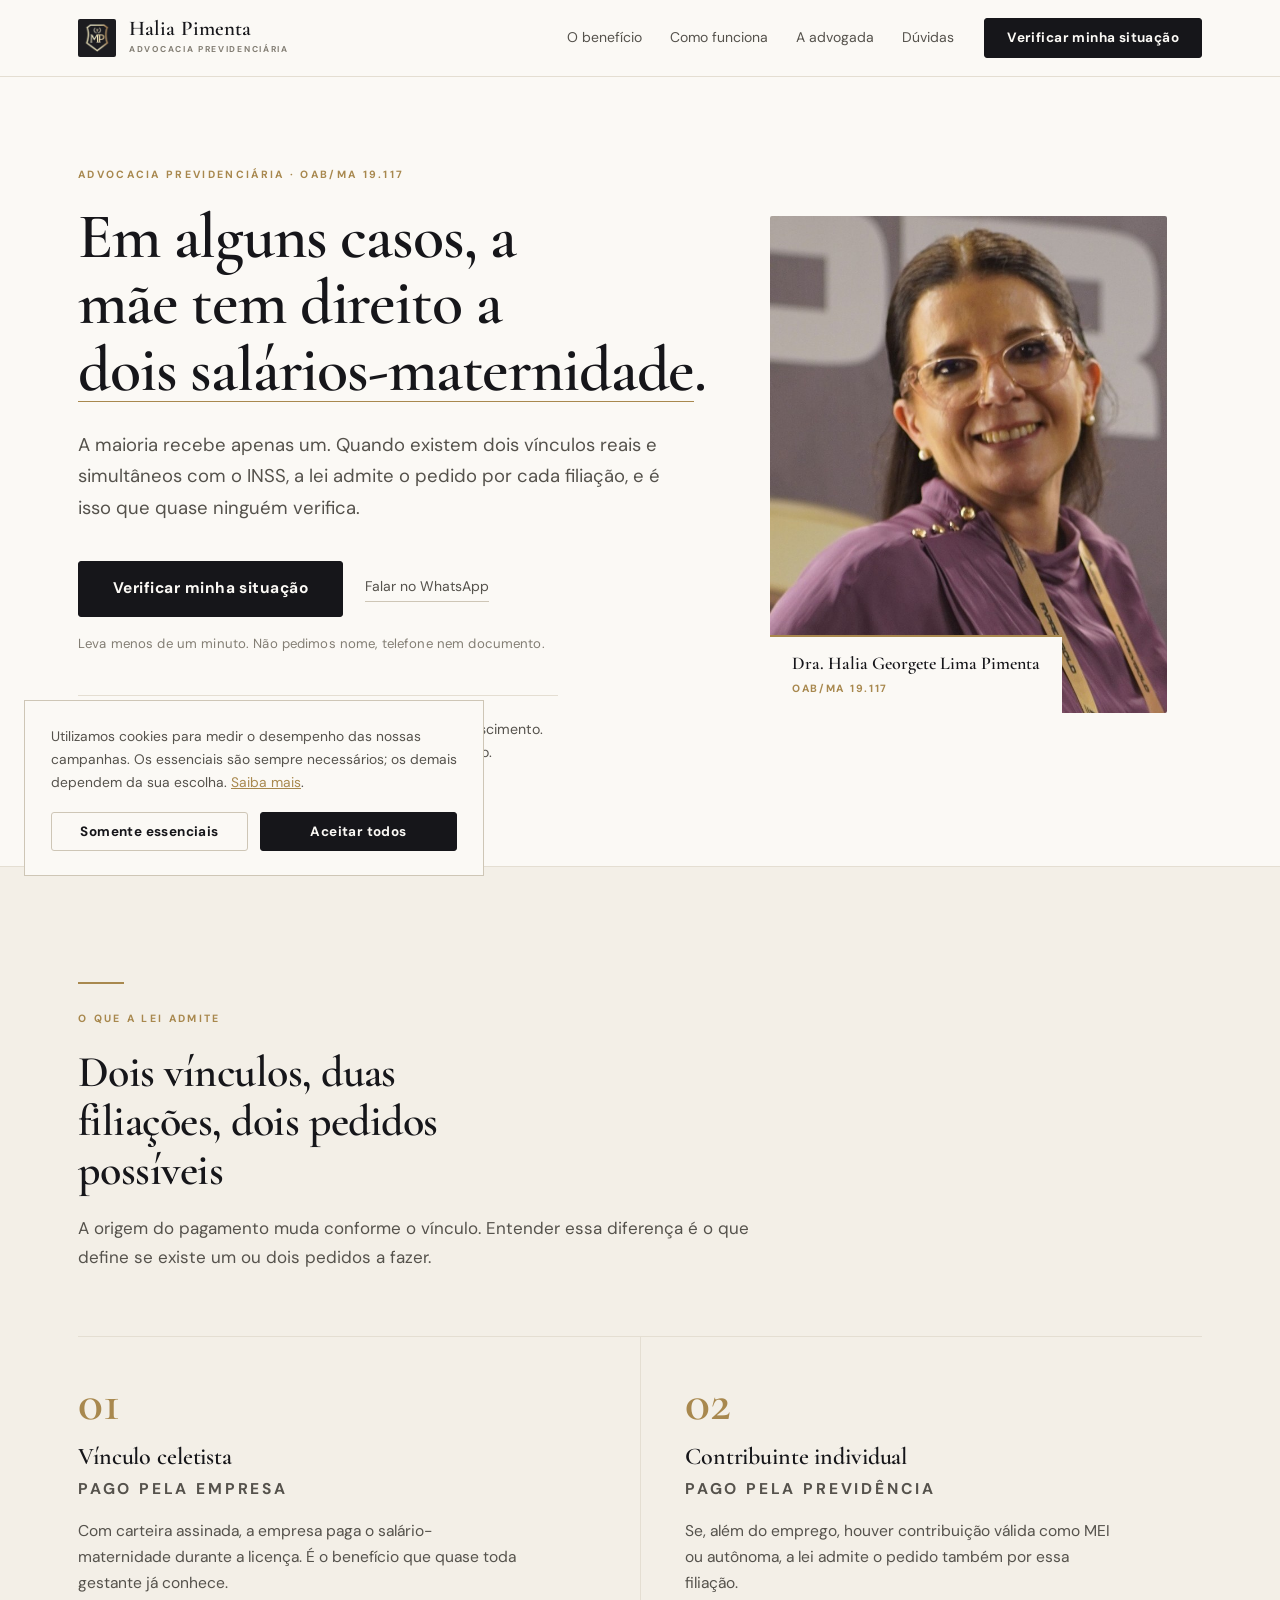
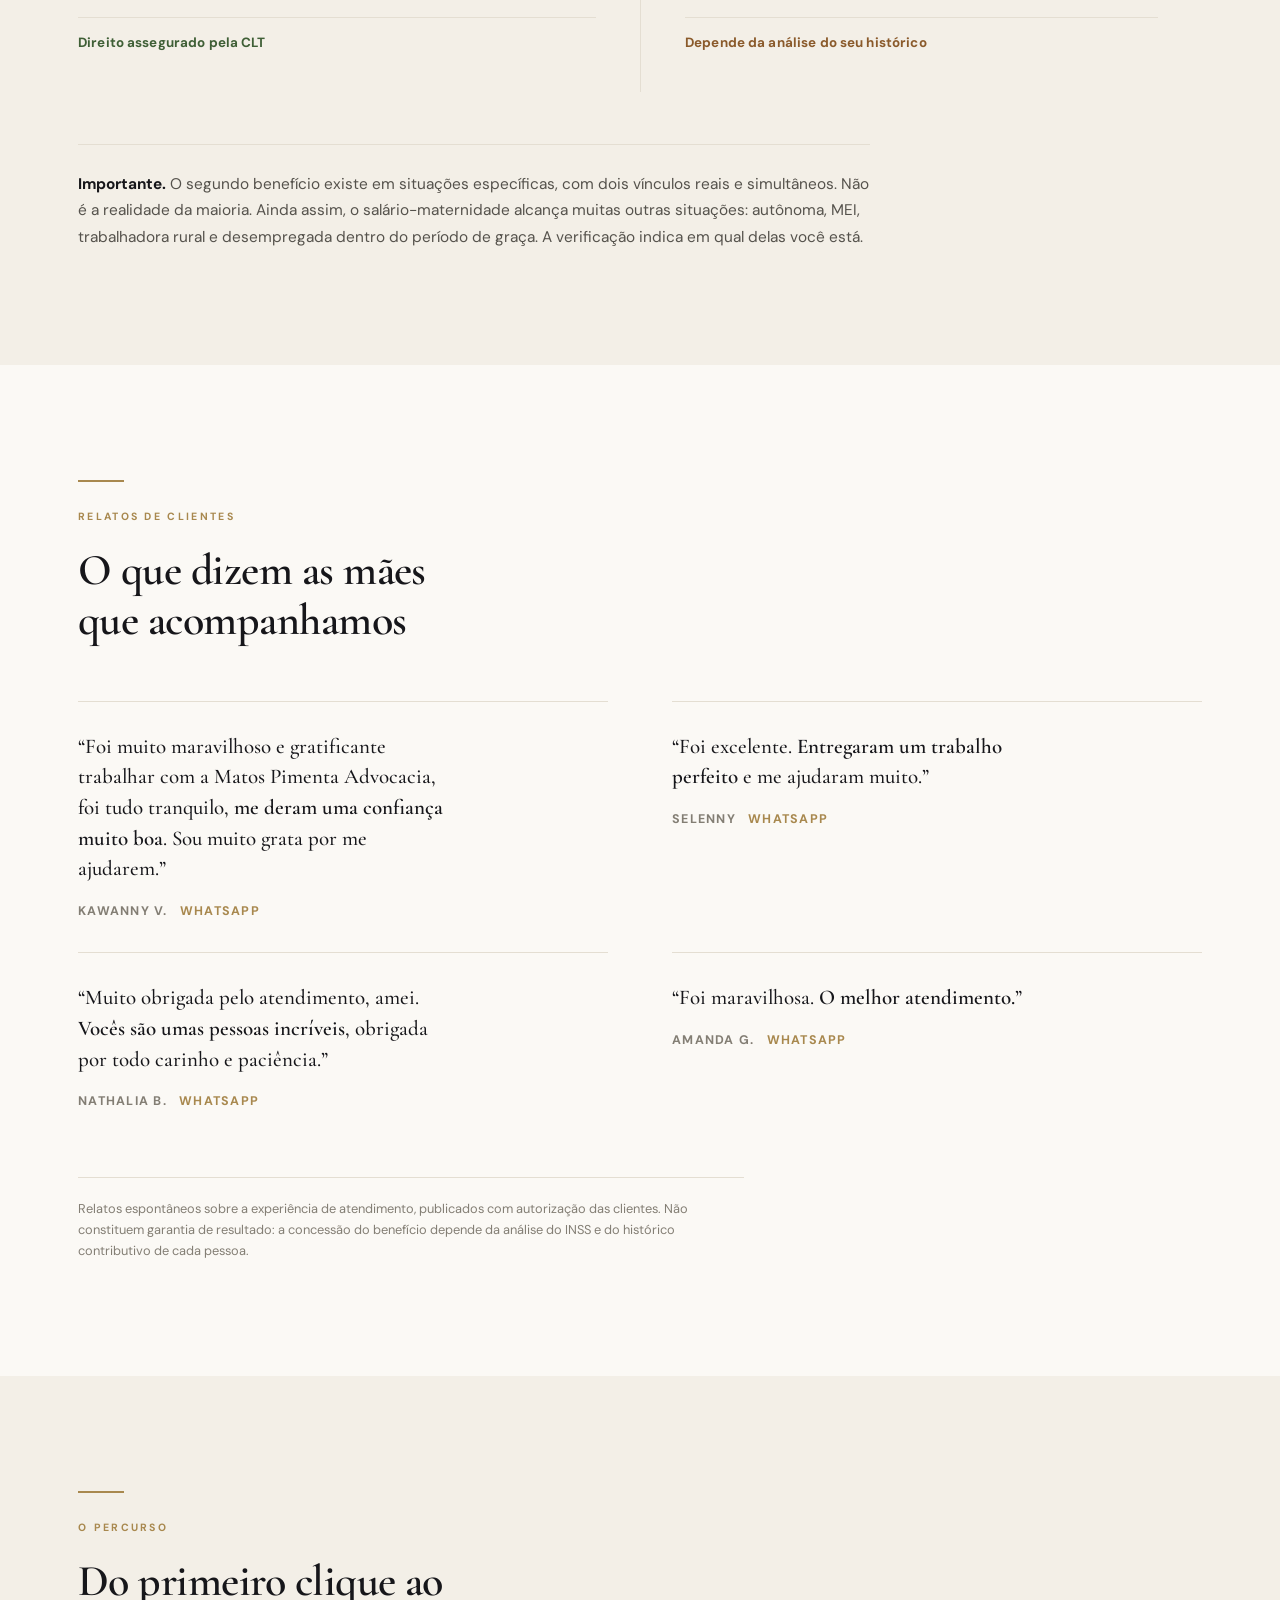
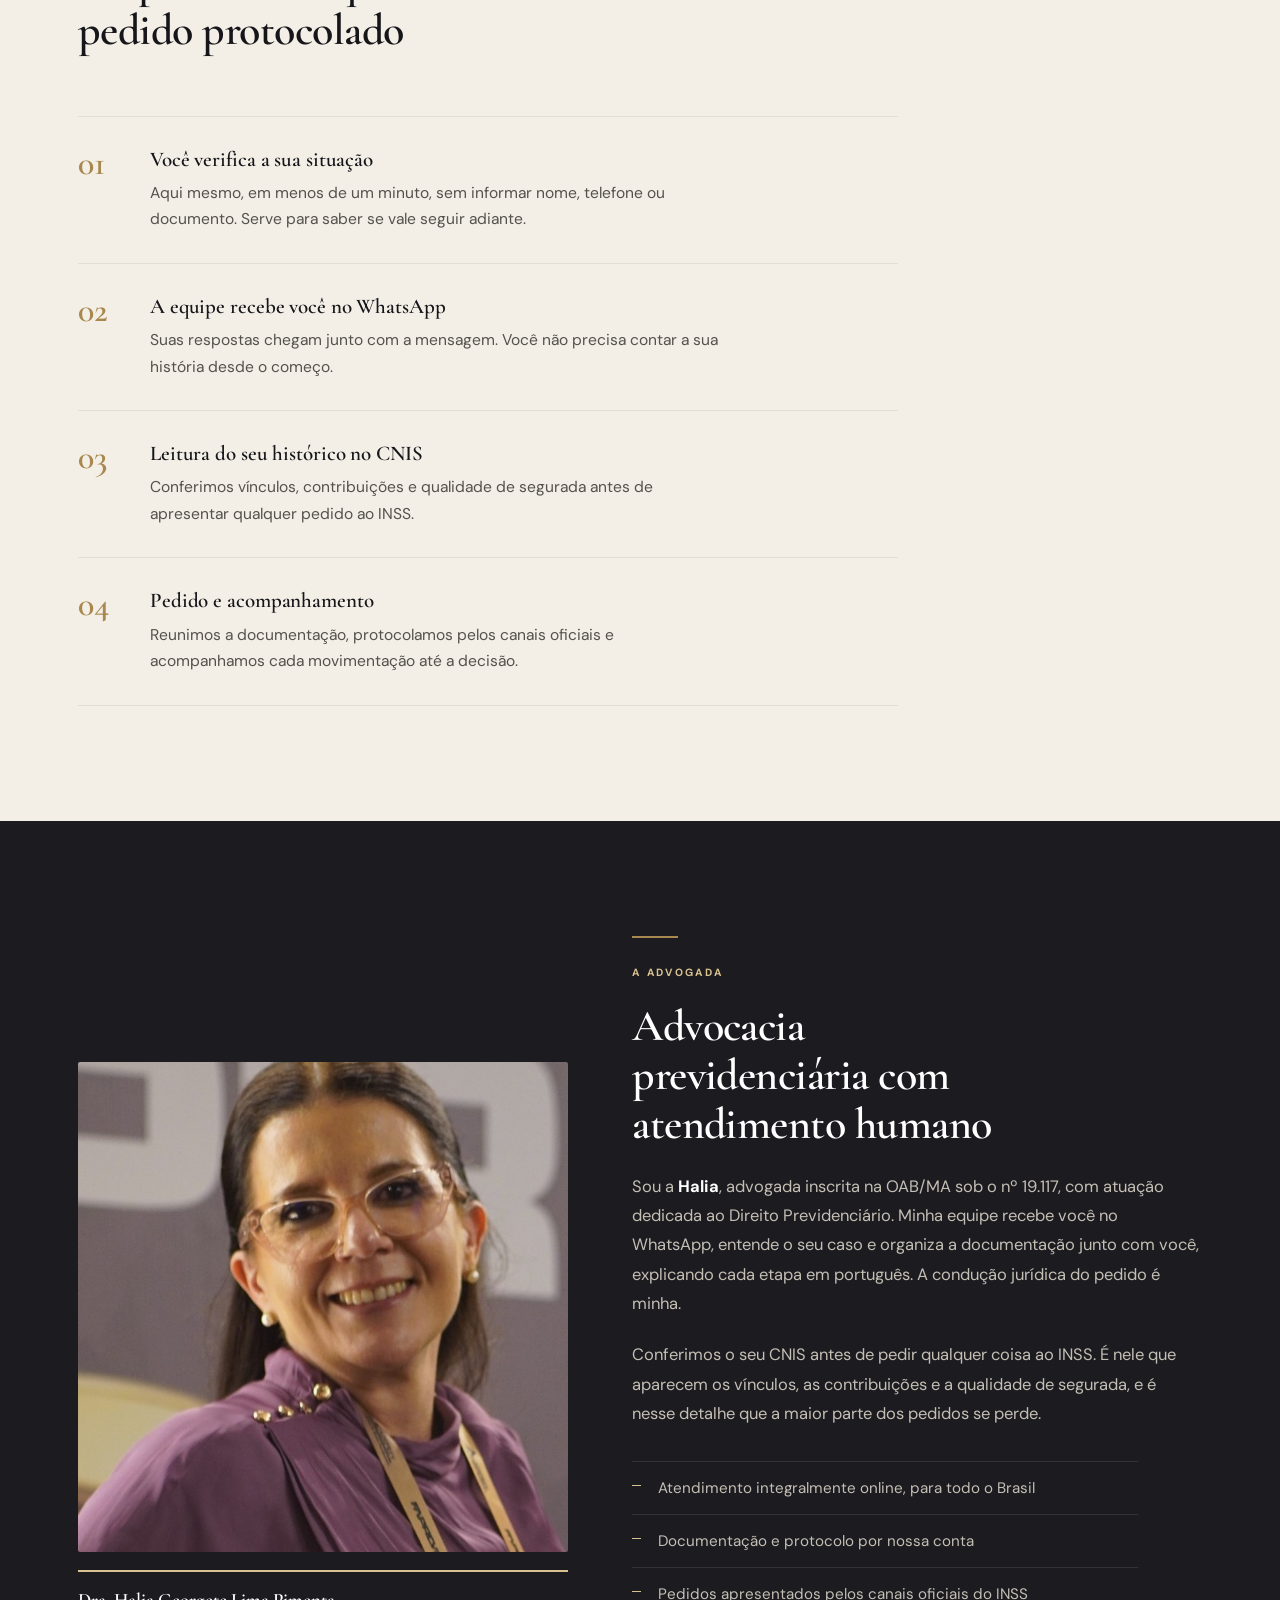
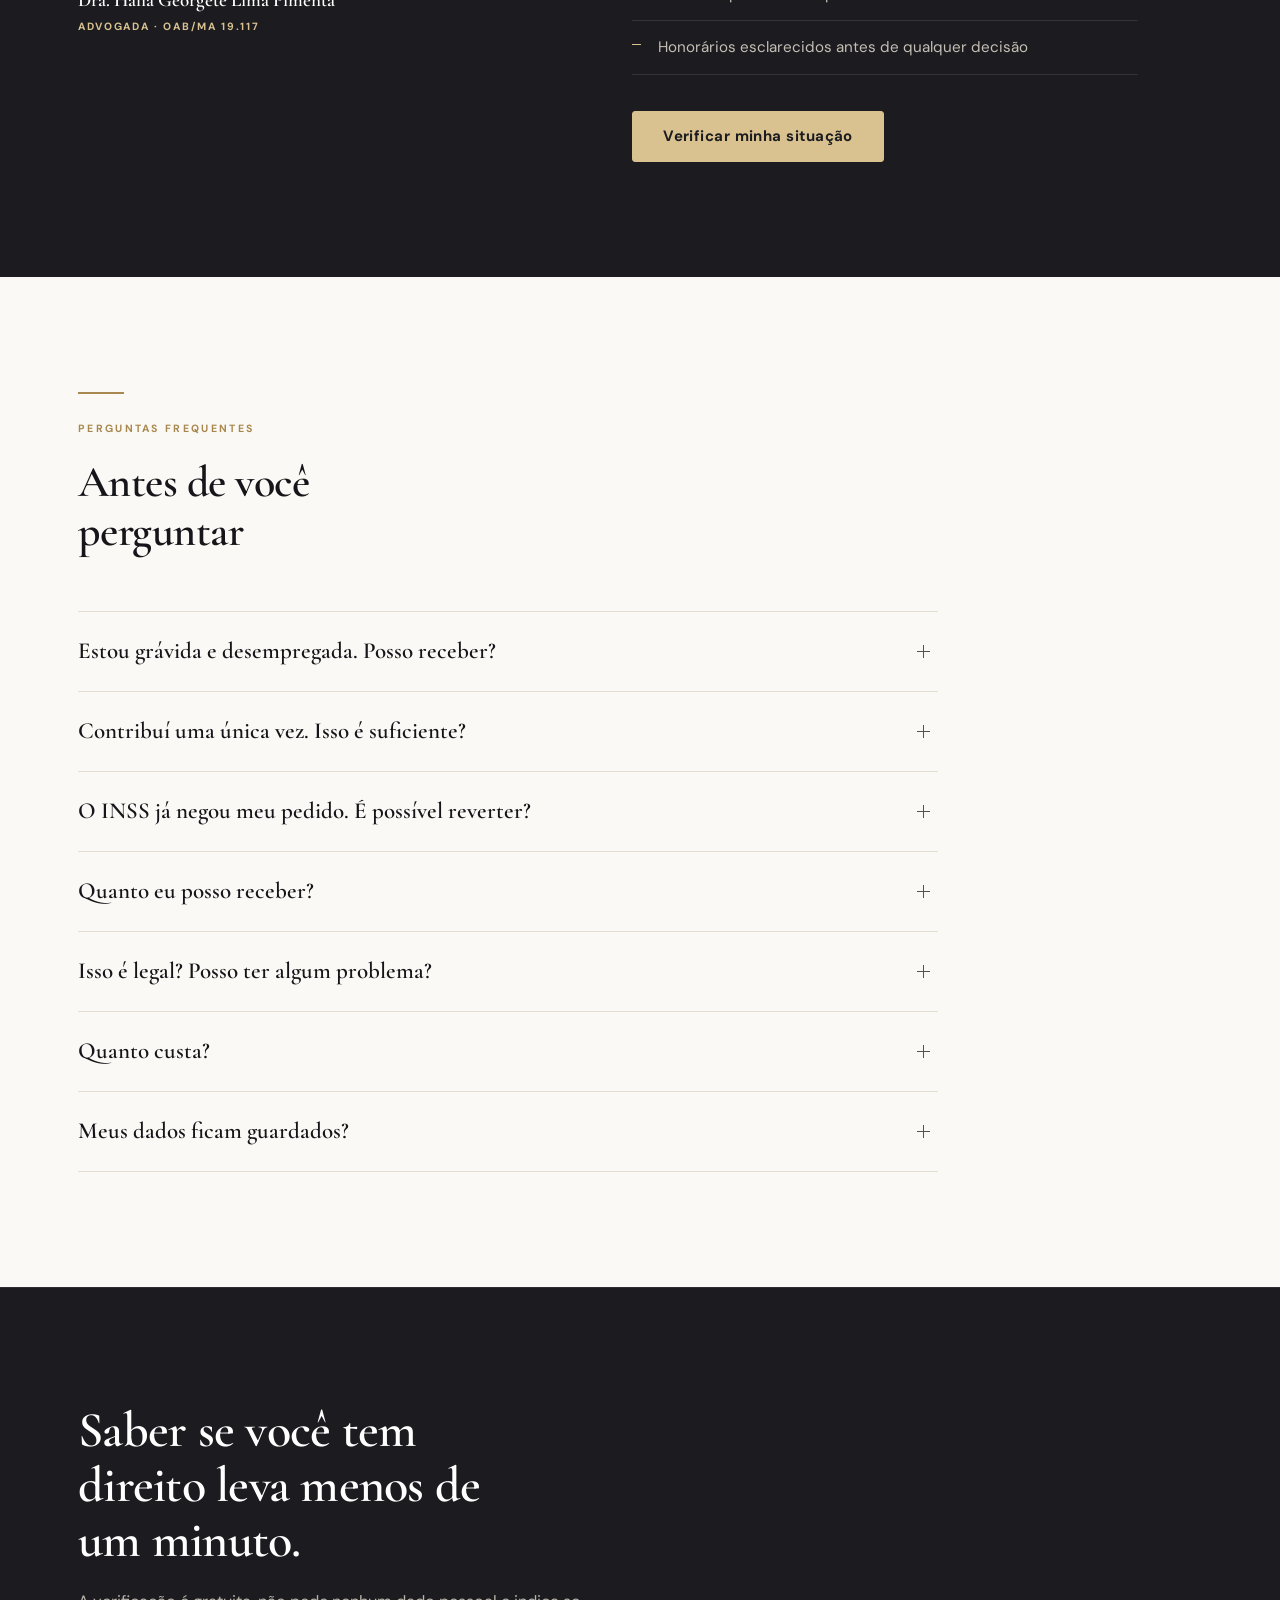
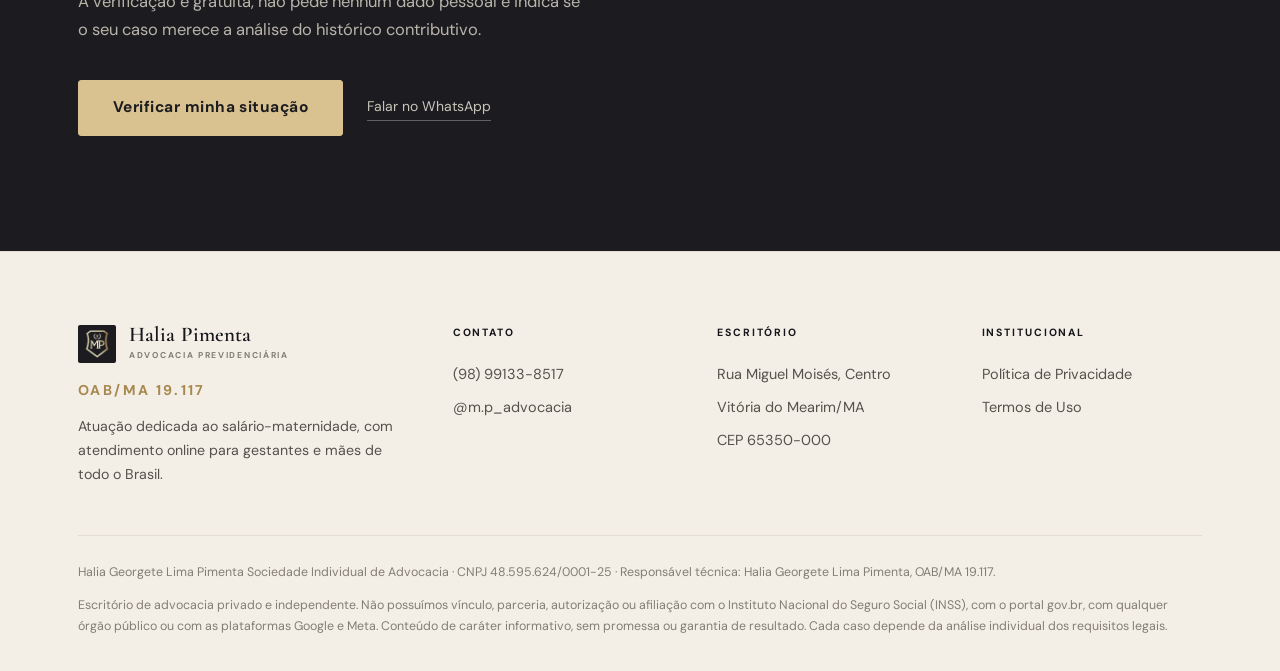
==== commit c1932e35: "Remove travessoes do texto visivel Substituidos por virgula ou ponto conforme a funcao de cada um, s" ====
--- a/index.html
+++ b/index.html
@@ -3,12 +3,12 @@
 <head>
 <meta charset="UTF-8">
 <meta name="viewport" content="width=device-width, initial-scale=1, viewport-fit=cover">
-<title>Salário-Maternidade | Dra. Halia Pimenta — Advocacia Previdenciária, OAB/MA 19.117</title>
+<title>Salário-Maternidade | Dra. Halia Pimenta, Advocacia Previdenciária, OAB/MA 19.117</title>
 <meta name="description" content="Advocacia previdenciária dedicada ao salário-maternidade. Verifique em menos de um minuto se a sua situação se enquadra nos requisitos do benefício. Atendimento online para todo o Brasil.">
 <meta name="theme-color" content="#FBF9F5">
 <meta property="og:type" content="website">
 <meta property="og:locale" content="pt_BR">
-<meta property="og:title" content="Salário-Maternidade | Dra. Halia Pimenta — OAB/MA 19.117">
+<meta property="og:title" content="Salário-Maternidade | Dra. Halia Pimenta, OAB/MA 19.117">
 <meta property="og:description" content="Verifique em menos de um minuto se a sua situação se enquadra nos requisitos do salário-maternidade.">
 <link rel="icon" href="img/logo.png" type="image/png">
 
@@ -54,7 +54,7 @@
         <h1>Em alguns casos, a mãe tem direito a <em>dois salários-maternidade</em>.</h1>
 
         <p class="hero-lead">A maioria recebe apenas um. Quando existem dois vínculos reais e
-        simultâneos com o INSS, a lei admite o pedido por cada filiação — e é isso que quase
+        simultâneos com o INSS, a lei admite o pedido por cada filiação, e é isso que quase
         ninguém verifica.</p>
 
         <div class="hero-acoes">
@@ -111,7 +111,7 @@
     </div>
 
     <p class="ressalva"><strong>Importante.</strong> O segundo benefício existe em situações
-    específicas, com dois vínculos reais e simultâneos — não é a realidade da maioria. Ainda
+    específicas, com dois vínculos reais e simultâneos. Não é a realidade da maioria. Ainda
     assim, o salário-maternidade alcança muitas outras situações: autônoma, MEI, trabalhadora
     rural e desempregada dentro do período de graça. A verificação indica em qual delas você está.</p>
   </div>
@@ -226,7 +226,7 @@
         português. A condução jurídica do pedido é minha.</p>
 
         <p class="txt">Conferimos o seu CNIS antes de pedir qualquer coisa ao INSS. É nele que
-        aparecem os vínculos, as contribuições e a qualidade de segurada — e é nesse detalhe que
+        aparecem os vínculos, as contribuições e a qualidade de segurada, e é nesse detalhe que
         a maior parte dos pedidos se perde.</p>
 
         <ul class="compromissos">
@@ -264,7 +264,7 @@
       <details>
         <summary>O INSS já negou meu pedido. É possível reverter?</summary>
         <p class="resp">Em muitos casos, sim. A negativa costuma decorrer de documento faltante,
-        guia recolhida em código incorreto ou vínculo que não constou do CNIS — e não da ausência
+        guia recolhida em código incorreto ou vínculo que não constou do CNIS, e não da ausência
         de direito.</p>
       </details>
       <details>
@@ -356,7 +356,7 @@
       <p>Escritório de advocacia privado e independente. Não possuímos vínculo, parceria,
       autorização ou afiliação com o Instituto Nacional do Seguro Social (INSS), com o portal
       gov.br, com qualquer órgão público ou com as plataformas Google e Meta. Conteúdo de caráter
-      informativo, sem promessa ou garantia de resultado — cada caso depende da análise individual
+      informativo, sem promessa ou garantia de resultado. Cada caso depende da análise individual
       dos requisitos legais.</p>
     </div>
   </div>
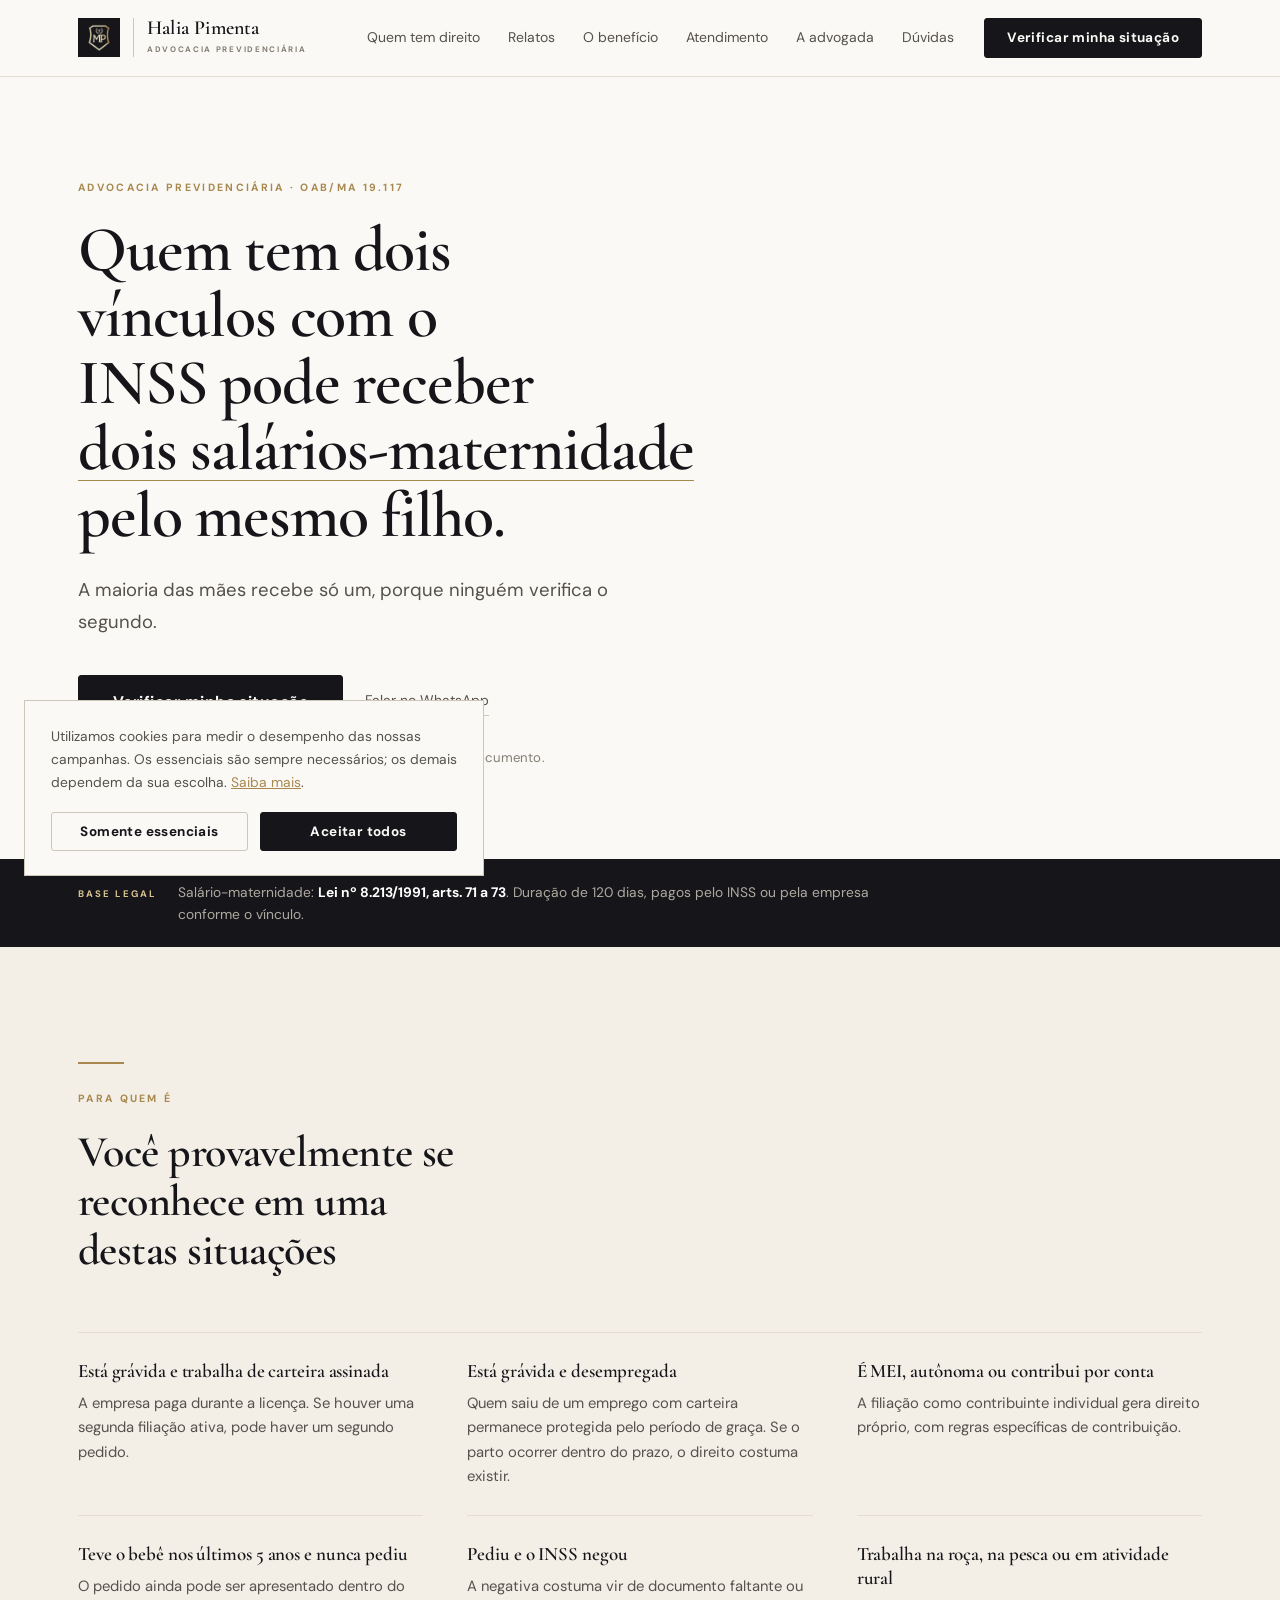
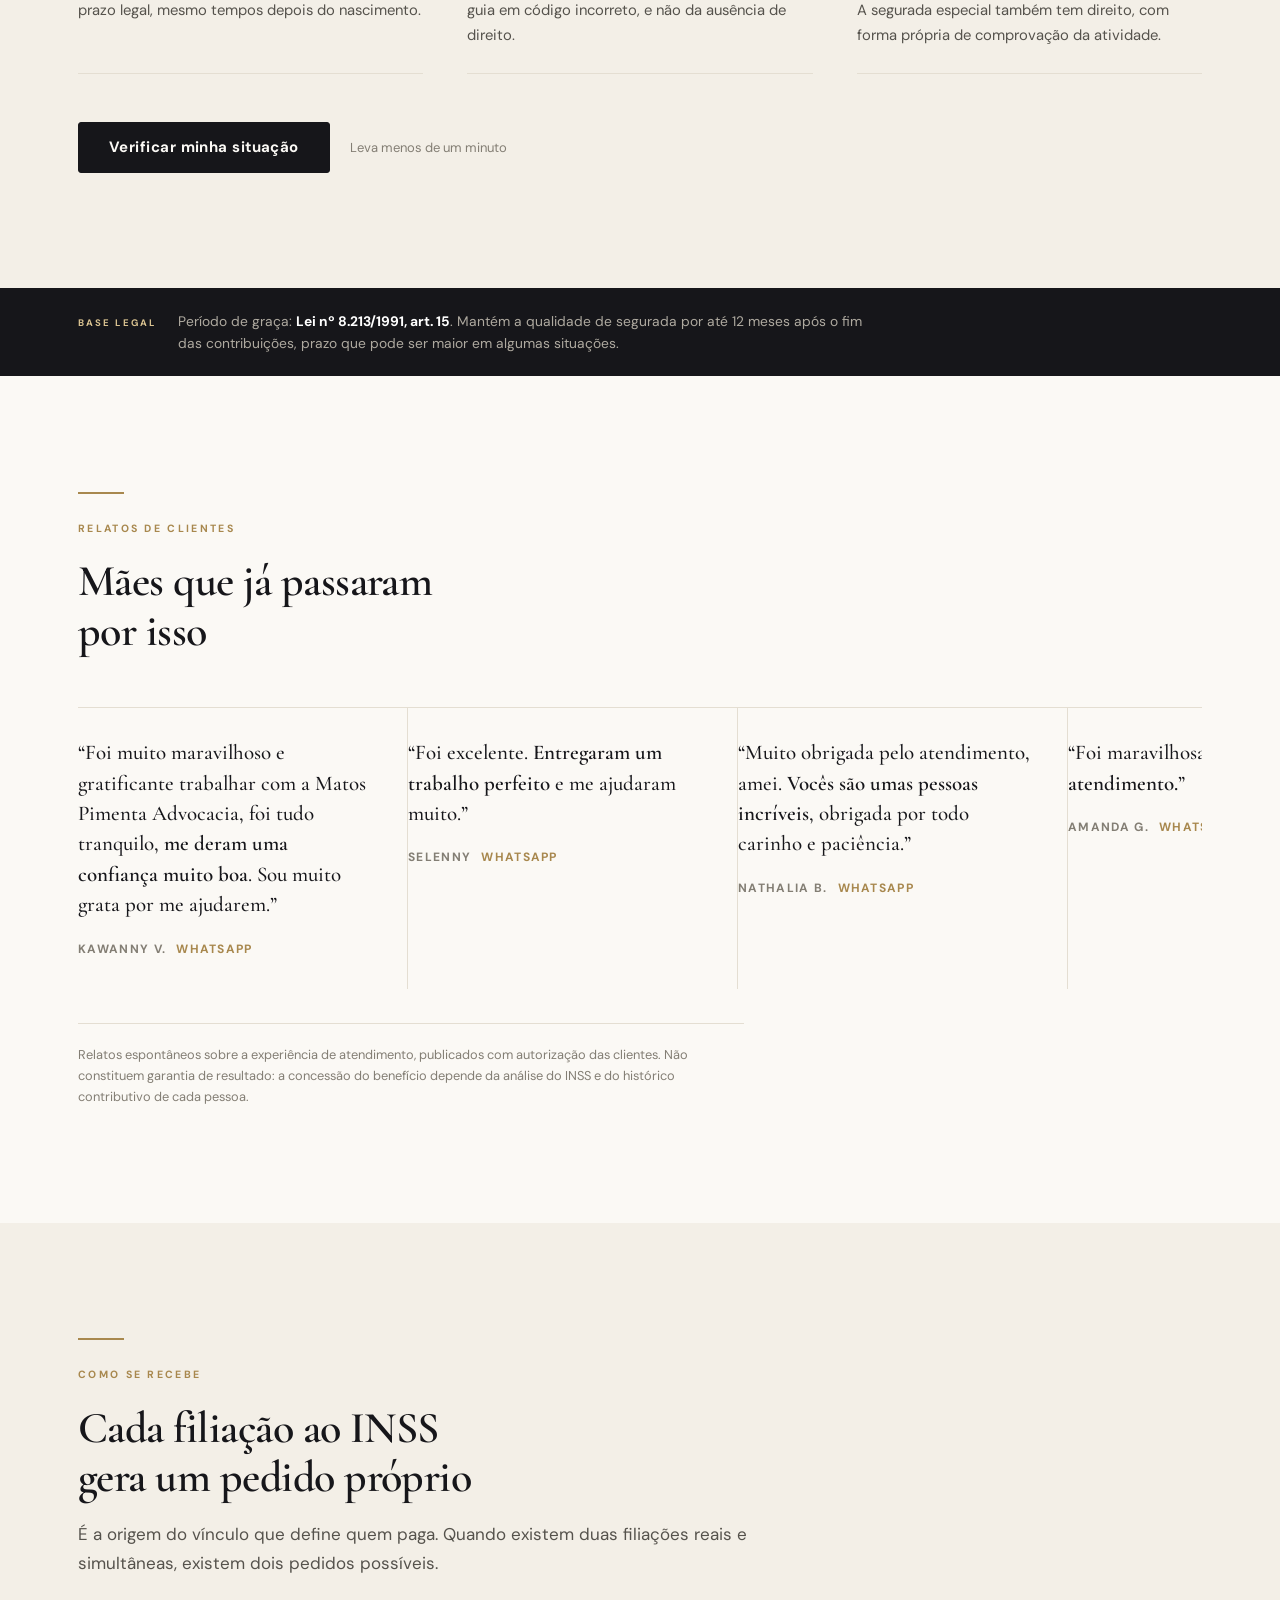
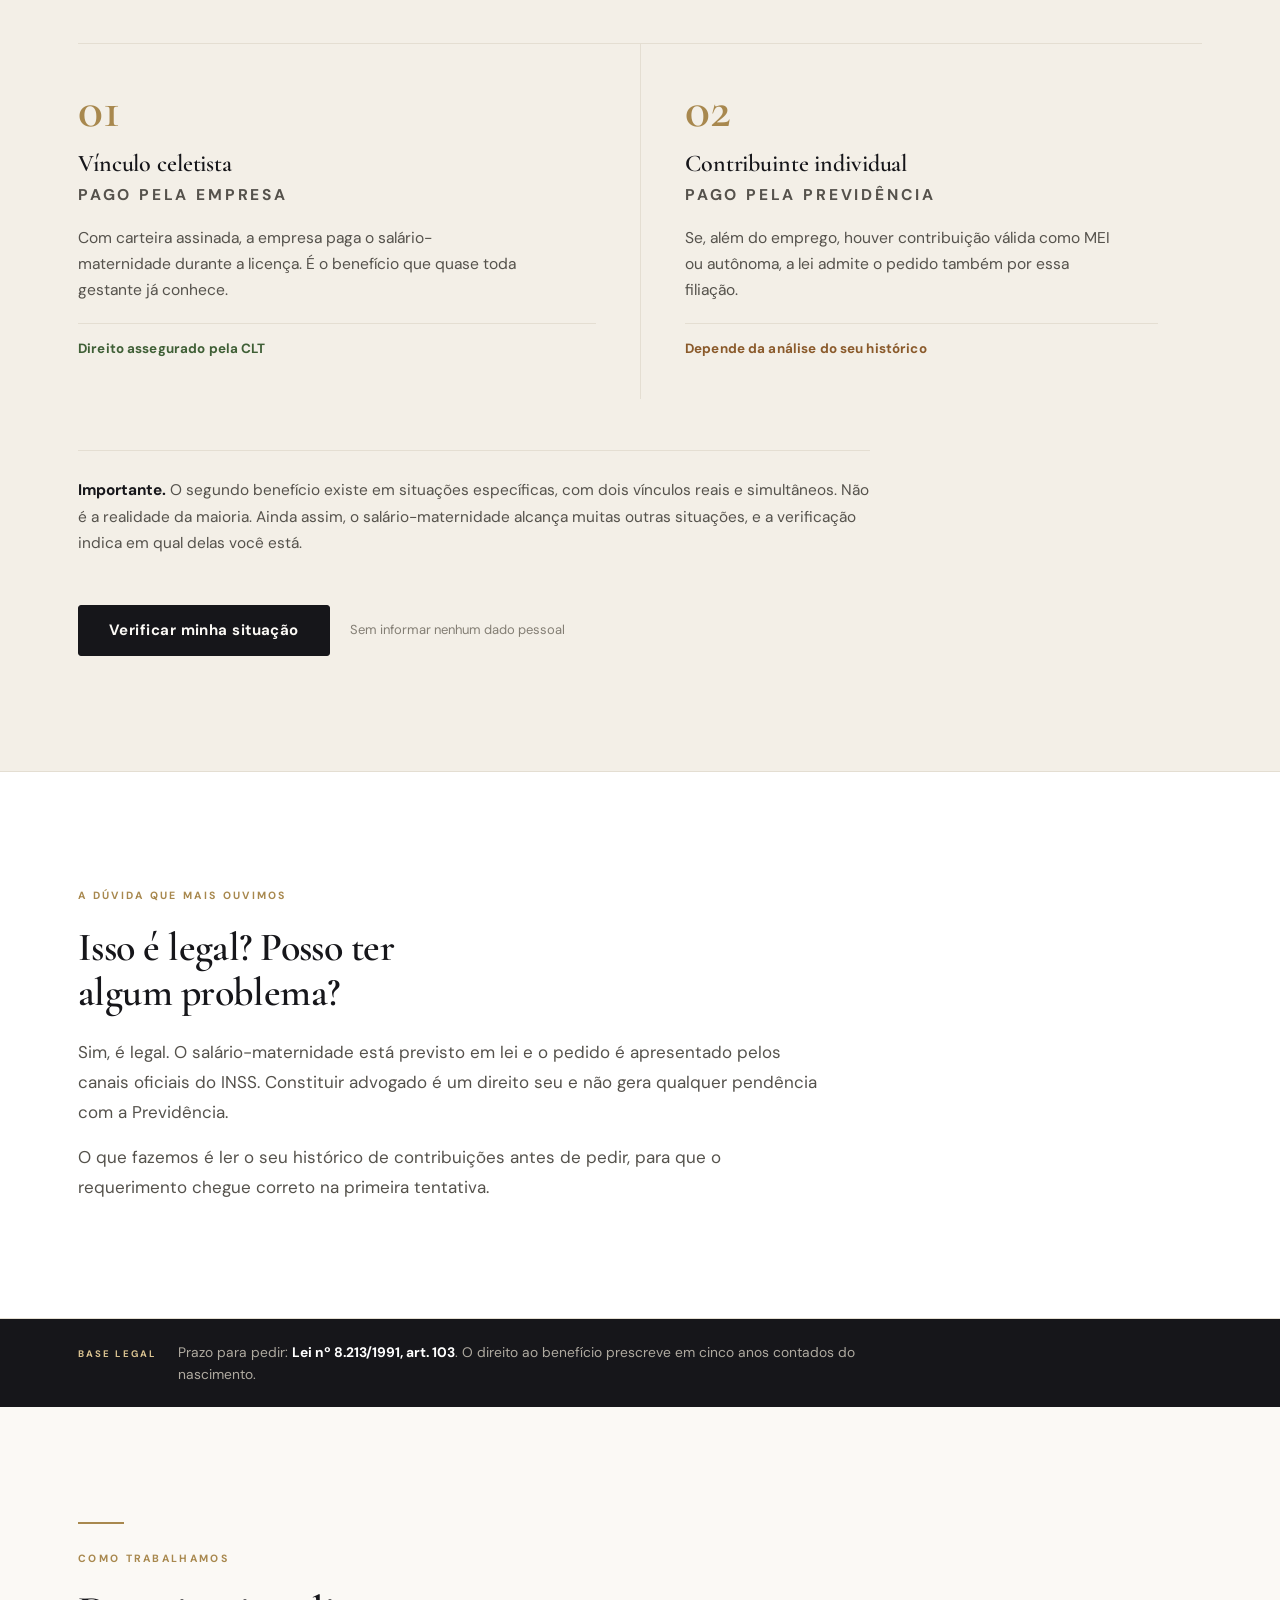
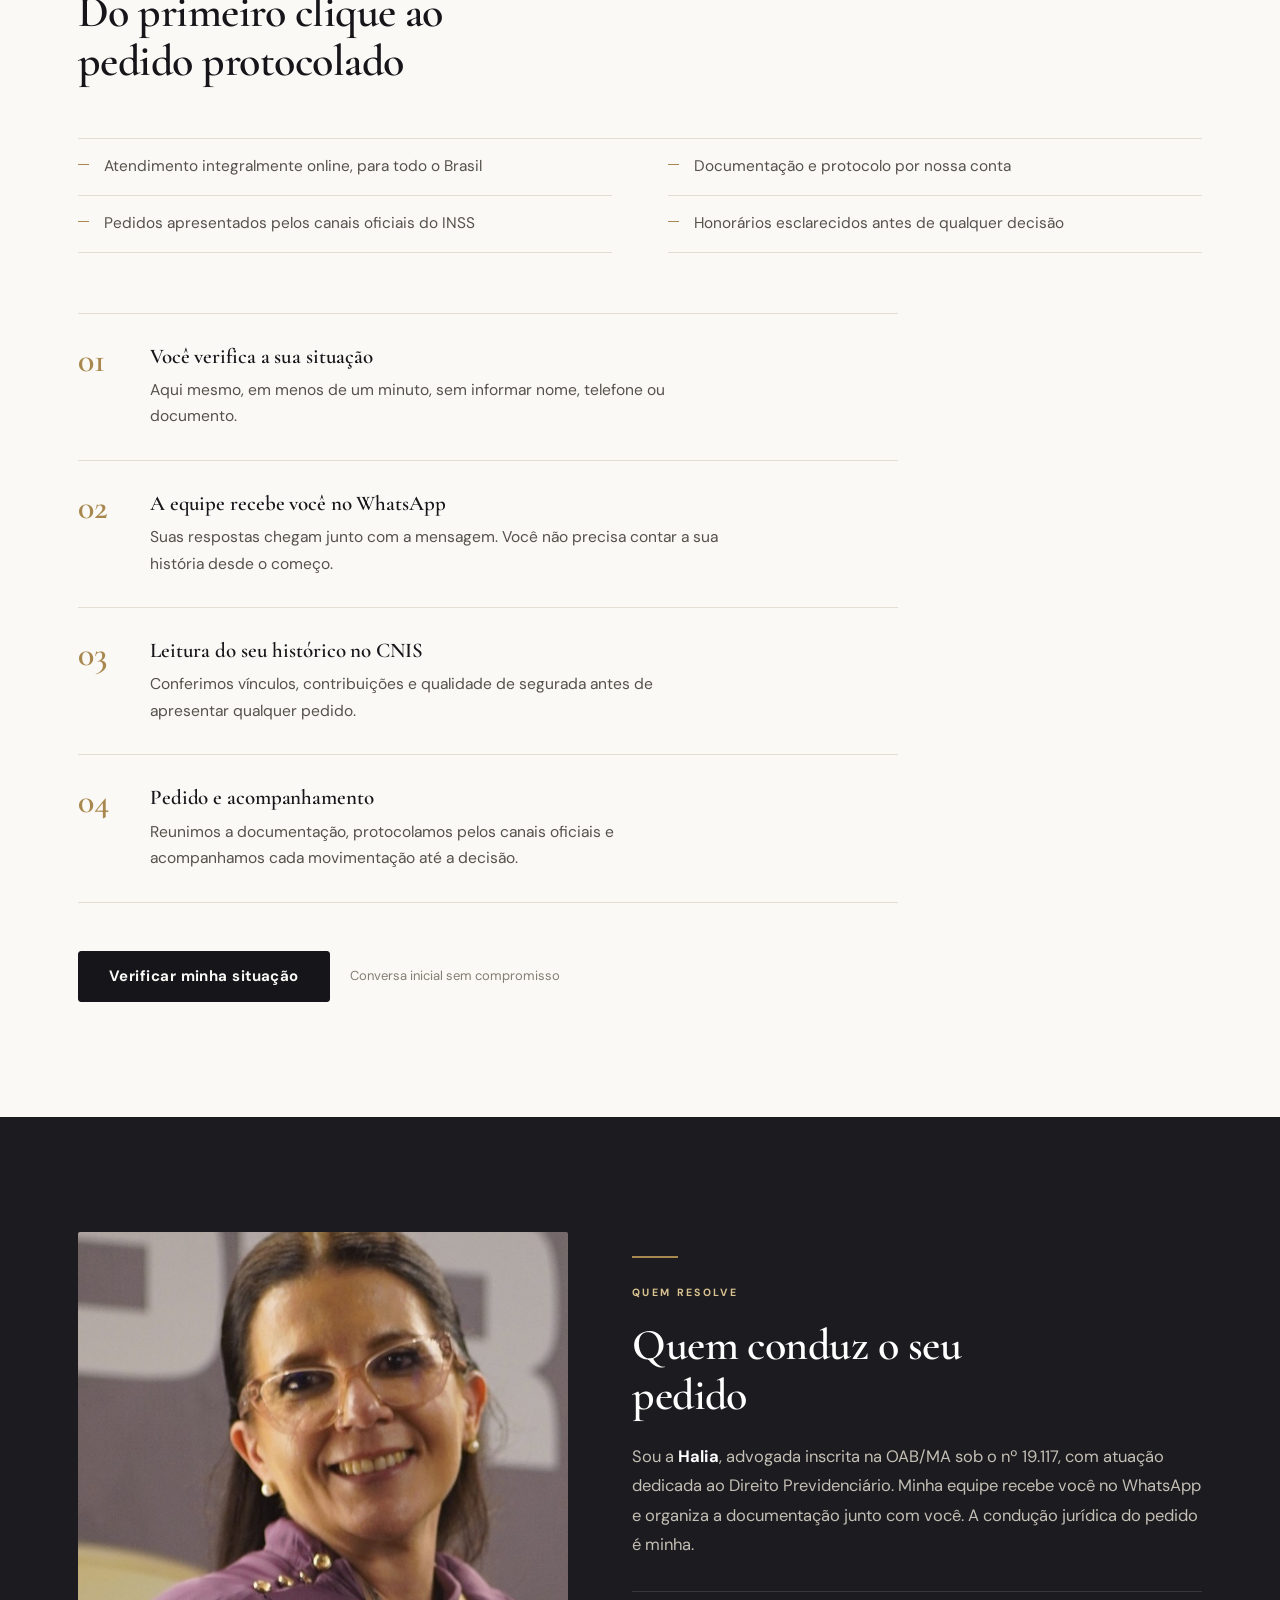
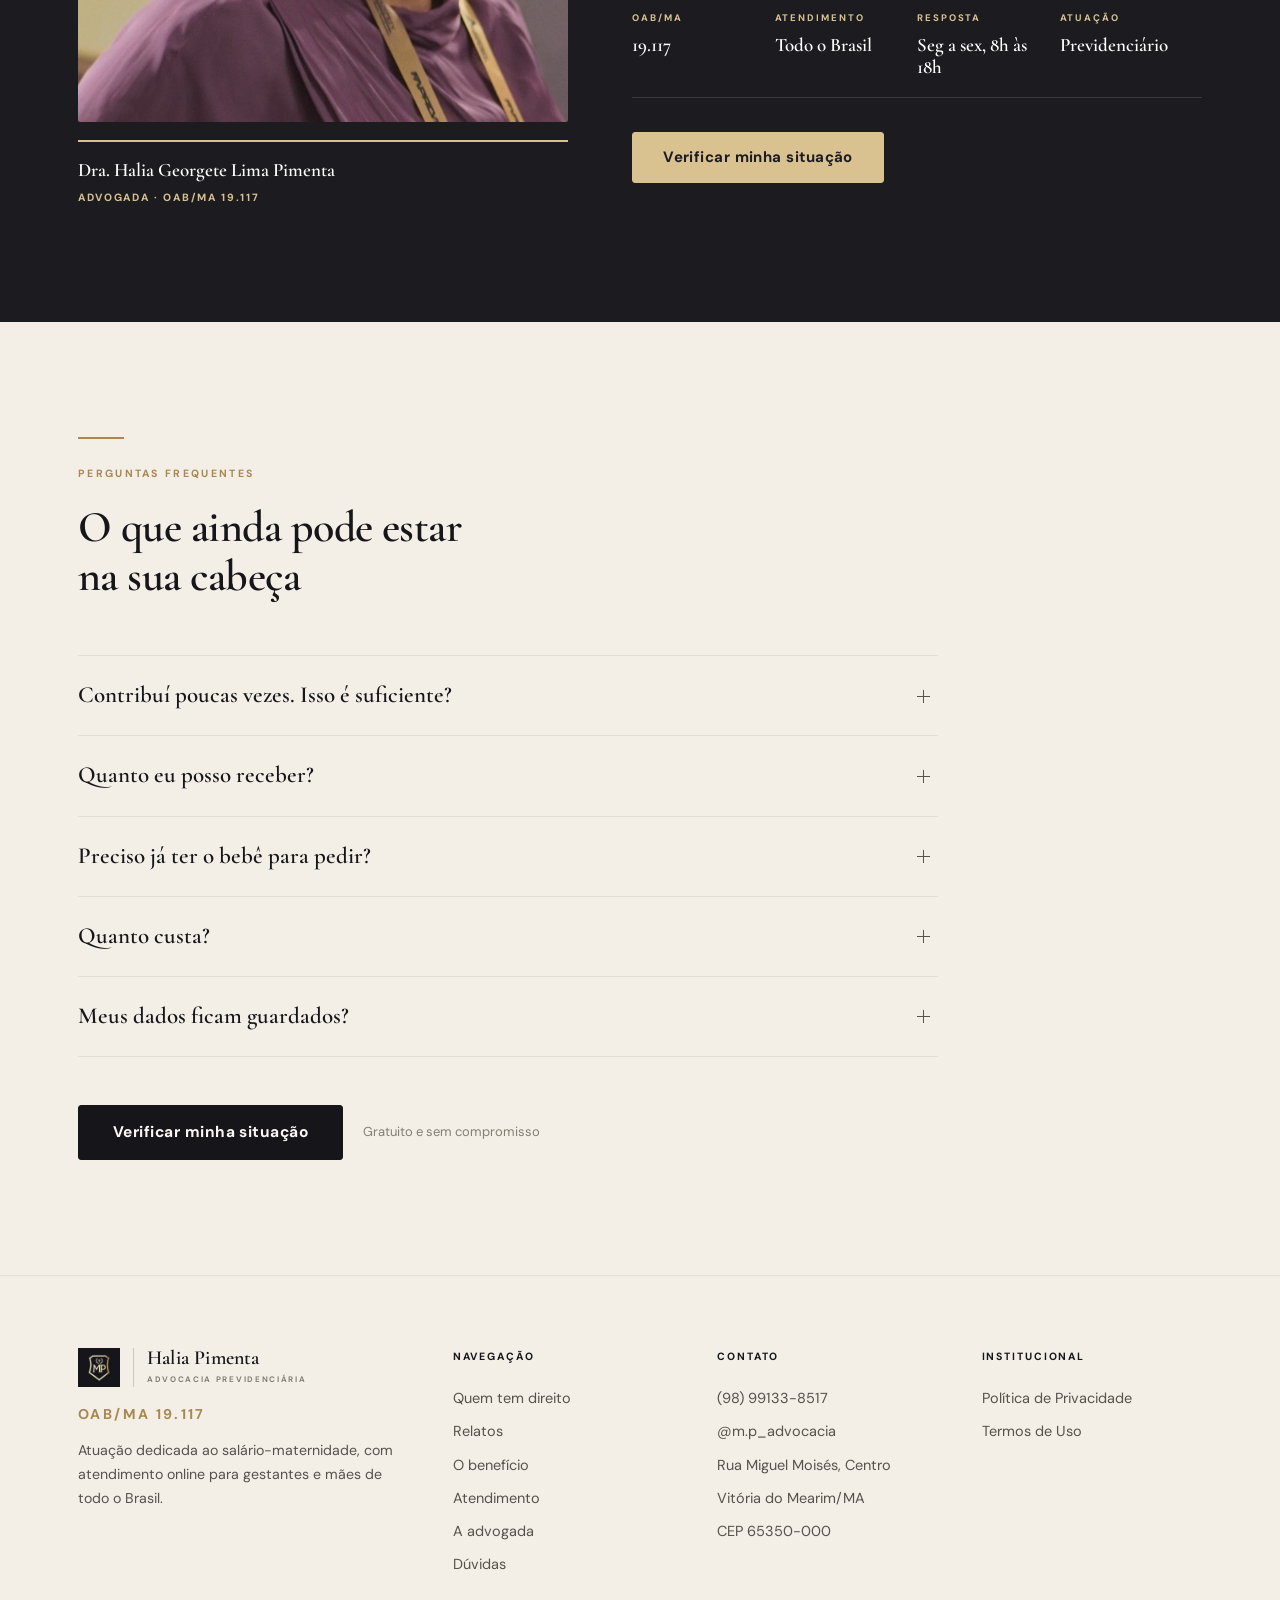
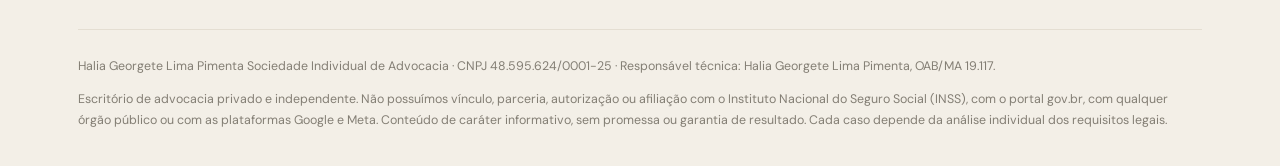
==== commit fbfa579f: "Reorganiza o caminho do lead e ajusta a marca Nova sequencia: promessa > identificacao > relatos > c" ====
--- a/index.html
+++ b/index.html
@@ -31,10 +31,13 @@
       </span>
       <span class="marca-txt"><b>Halia Pimenta</b><small>Advocacia Previdenciária</small></span>
     </a>
+    <!-- Âncoras também servem como sitelinks nos anúncios. -->
     <nav class="menu" aria-label="Navegação principal">
-      <a href="#entenda">O benefício</a>
-      <a href="#como-funciona">Como funciona</a>
-      <a href="#sobre">A advogada</a>
+      <a href="#quem-tem-direito">Quem tem direito</a>
+      <a href="#relatos">Relatos</a>
+      <a href="#o-beneficio">O benefício</a>
+      <a href="#atendimento">Atendimento</a>
+      <a href="#advogada">A advogada</a>
       <a href="#duvidas">Dúvidas</a>
     </nav>
     <button type="button" class="btn" data-quiz="header">Verificar minha situação</button>
@@ -43,52 +46,138 @@
 
 <main>
 
-<!-- ===================== HERO ===================== -->
+<!-- ===================== 1. PROMESSA ===================== -->
 <section class="hero" id="topo">
   <div class="wrap">
-    <div class="hero-grid">
-
-      <div class="hero-texto">
-        <span class="eyebrow">Advocacia Previdenciária · OAB/MA 19.117</span>
-
-        <h1>Em alguns casos, a mãe tem direito a <em>dois salários-maternidade</em>.</h1>
-
-        <p class="hero-lead">A maioria recebe apenas um. Quando existem dois vínculos reais e
-        simultâneos com o INSS, a lei admite o pedido por cada filiação, e é isso que quase
-        ninguém verifica.</p>
-
-        <div class="hero-acoes">
-          <button type="button" class="btn btn-grande" data-quiz="hero">Verificar minha situação</button>
-          <a class="hedge" data-hedge="hero" href="https://wa.me/5598991338517" target="_blank" rel="noopener">Falar no WhatsApp</a>
-        </div>
-
-        <p class="hero-nota">Leva menos de um minuto. Não pedimos nome, telefone nem documento.</p>
-
-        <p class="hero-prazo">O salário-maternidade prescreve em <strong>5 anos</strong> contados
-        do nascimento. Passado esse prazo, o INSS em regra não aceita mais o pedido.</p>
-      </div>
-
-      <figure class="hero-foto">
-        <img src="img/halia.jpg" width="707" height="884" fetchpriority="high" decoding="async"
-             alt="Dra. Halia Georgete Lima Pimenta, advogada previdenciária">
-        <figcaption>
-          <b>Dra. Halia Georgete Lima Pimenta</b>
-          <span>OAB/MA 19.117</span>
-        </figcaption>
-      </figure>
-
-    </div>
-  </div>
-</section>
-
-<!-- ===================== O BENEFÍCIO ===================== -->
-<section id="entenda" class="sec-papel2">
+    <div class="hero-texto">
+      <span class="eyebrow">Advocacia Previdenciária · OAB/MA 19.117</span>
+
+      <h1>Quem tem dois vínculos com o INSS pode receber
+      <em>dois salários-maternidade</em> pelo mesmo filho.</h1>
+
+      <p class="hero-lead">A maioria das mães recebe só um, porque ninguém verifica o segundo.</p>
+
+      <div class="hero-acoes">
+        <button type="button" class="btn btn-grande" data-quiz="hero">Verificar minha situação</button>
+        <a class="hedge" data-hedge="hero" href="https://wa.me/5598991338517" target="_blank" rel="noopener">Falar no WhatsApp</a>
+      </div>
+
+      <p class="hero-nota">Leva menos de um minuto. Não pedimos nome, telefone nem documento.</p>
+    </div>
+  </div>
+</section>
+
+<div class="faixa-lei">
+  <div class="wrap">
+    <span>Base legal</span>
+    <p>Salário-maternidade: <strong>Lei nº 8.213/1991, arts. 71 a 73</strong>. Duração de 120 dias,
+    pagos pelo INSS ou pela empresa conforme o vínculo.</p>
+  </div>
+</div>
+
+<!-- ===================== 2. IDENTIFICAÇÃO ===================== -->
+<section id="quem-tem-direito" class="sec-papel2">
   <div class="wrap reveal">
     <div class="regua"></div>
-    <span class="eyebrow">O que a lei admite</span>
-    <h2 class="tit">Dois vínculos, duas filiações, dois pedidos possíveis</h2>
-    <p class="sub">A origem do pagamento muda conforme o vínculo. Entender essa diferença é o
-    que define se existe um ou dois pedidos a fazer.</p>
+    <span class="eyebrow">Para quem é</span>
+    <h2 class="tit">Você provavelmente se reconhece em uma destas situações</h2>
+
+    <div class="casos">
+      <article class="caso">
+        <h3>Está grávida e trabalha de carteira assinada</h3>
+        <p>A empresa paga durante a licença. Se houver uma segunda filiação ativa, pode haver um
+        segundo pedido.</p>
+      </article>
+      <article class="caso">
+        <h3>Está grávida e desempregada</h3>
+        <p>Quem saiu de um emprego com carteira permanece protegida pelo período de graça. Se o
+        parto ocorrer dentro do prazo, o direito costuma existir.</p>
+      </article>
+      <article class="caso">
+        <h3>É MEI, autônoma ou contribui por conta</h3>
+        <p>A filiação como contribuinte individual gera direito próprio, com regras específicas de
+        contribuição.</p>
+      </article>
+      <article class="caso">
+        <h3>Teve o bebê nos últimos 5 anos e nunca pediu</h3>
+        <p>O pedido ainda pode ser apresentado dentro do prazo legal, mesmo tempos depois do
+        nascimento.</p>
+      </article>
+      <article class="caso">
+        <h3>Pediu e o INSS negou</h3>
+        <p>A negativa costuma vir de documento faltante ou guia em código incorreto, e não da
+        ausência de direito.</p>
+      </article>
+      <article class="caso">
+        <h3>Trabalha na roça, na pesca ou em atividade rural</h3>
+        <p>A segurada especial também tem direito, com forma própria de comprovação da atividade.</p>
+      </article>
+    </div>
+
+    <div class="acao-secao">
+      <button type="button" class="btn" data-quiz="identificacao">Verificar minha situação</button>
+      <span>Leva menos de um minuto</span>
+    </div>
+  </div>
+</section>
+
+<div class="faixa-lei">
+  <div class="wrap">
+    <span>Base legal</span>
+    <p>Período de graça: <strong>Lei nº 8.213/1991, art. 15</strong>. Mantém a qualidade de
+    segurada por até 12 meses após o fim das contribuições, prazo que pode ser maior em algumas
+    situações.</p>
+  </div>
+</div>
+
+<!-- ===================== 3. RELATOS ===================== -->
+<section id="relatos">
+  <div class="wrap reveal">
+    <div class="regua"></div>
+    <span class="eyebrow">Relatos de clientes</span>
+    <h2 class="tit">Mães que já passaram por isso</h2>
+
+    <div class="relatos-faixa" id="relatosFaixa">
+      <blockquote class="relato">
+        <p>“Foi muito maravilhoso e gratificante trabalhar com a Matos Pimenta Advocacia, foi tudo
+        tranquilo, <strong>me deram uma confiança muito boa</strong>. Sou muito grata por me
+        ajudarem.”</p>
+        <cite>Kawanny V.<em>WhatsApp</em></cite>
+      </blockquote>
+
+      <blockquote class="relato">
+        <p>“Foi excelente. <strong>Entregaram um trabalho perfeito</strong> e me ajudaram muito.”</p>
+        <cite>Selenny<em>WhatsApp</em></cite>
+      </blockquote>
+
+      <blockquote class="relato">
+        <p>“Muito obrigada pelo atendimento, amei. <strong>Vocês são umas pessoas incríveis</strong>,
+        obrigada por todo carinho e paciência.”</p>
+        <cite>Nathalia B.<em>WhatsApp</em></cite>
+      </blockquote>
+
+      <blockquote class="relato">
+        <p>“Foi maravilhosa. <strong>O melhor atendimento.</strong>”</p>
+        <cite>Amanda G.<em>WhatsApp</em></cite>
+      </blockquote>
+    </div>
+
+    <p class="relatos-dica" aria-hidden="true">Arraste para ver todos</p>
+
+    <p class="nota-legal">Relatos espontâneos sobre a experiência de atendimento, publicados com
+    autorização das clientes. Não constituem garantia de resultado: a concessão do benefício
+    depende da análise do INSS e do histórico contributivo de cada pessoa.</p>
+  </div>
+</section>
+
+<!-- ===================== 4. COMO RECEBER ===================== -->
+<section id="o-beneficio" class="sec-papel2">
+  <div class="wrap reveal">
+    <div class="regua"></div>
+    <span class="eyebrow">Como se recebe</span>
+    <h2 class="tit">Cada filiação ao INSS gera um pedido próprio</h2>
+    <p class="sub">É a origem do vínculo que define quem paga. Quando existem duas filiações reais
+    e simultâneas, existem dois pedidos possíveis.</p>
 
     <div class="comparativo">
       <div class="via">
@@ -111,104 +200,102 @@
     </div>
 
     <p class="ressalva"><strong>Importante.</strong> O segundo benefício existe em situações
-    específicas, com dois vínculos reais e simultâneos. Não é a realidade da maioria. Ainda
-    assim, o salário-maternidade alcança muitas outras situações: autônoma, MEI, trabalhadora
-    rural e desempregada dentro do período de graça. A verificação indica em qual delas você está.</p>
-  </div>
-</section>
-
-<!-- ===================== CREDIBILIDADE ===================== -->
-<section id="prova">
+    específicas, com dois vínculos reais e simultâneos. Não é a realidade da maioria. Ainda assim,
+    o salário-maternidade alcança muitas outras situações, e a verificação indica em qual delas
+    você está.</p>
+
+    <div class="acao-secao">
+      <button type="button" class="btn" data-quiz="beneficio">Verificar minha situação</button>
+      <span>Sem informar nenhum dado pessoal</span>
+    </div>
+  </div>
+</section>
+
+<!-- ===================== DÚVIDA PRINCIPAL ===================== -->
+<section class="duvida-central">
+  <div class="wrap reveal">
+    <span class="eyebrow">A dúvida que mais ouvimos</span>
+    <h2>Isso é legal? Posso ter algum problema?</h2>
+    <p>Sim, é legal. O salário-maternidade está previsto em lei e o pedido é apresentado pelos
+    canais oficiais do INSS. Constituir advogado é um direito seu e não gera qualquer pendência
+    com a Previdência.</p>
+    <p>O que fazemos é ler o seu histórico de contribuições antes de pedir, para que o
+    requerimento chegue correto na primeira tentativa.</p>
+  </div>
+</section>
+
+<div class="faixa-lei">
+  <div class="wrap">
+    <span>Base legal</span>
+    <p>Prazo para pedir: <strong>Lei nº 8.213/1991, art. 103</strong>. O direito ao benefício
+    prescreve em cinco anos contados do nascimento.</p>
+  </div>
+</div>
+
+<!-- ===================== 5. ATENDIMENTO ===================== -->
+<section id="atendimento">
   <div class="wrap reveal">
     <div class="regua"></div>
-    <span class="eyebrow">Relatos de clientes</span>
-    <h2 class="tit">O que dizem as mães que acompanhamos</h2>
-
-    <div class="citacoes">
-      <blockquote class="citacao">
-        <p>“Foi muito maravilhoso e gratificante trabalhar com a Matos Pimenta Advocacia, foi tudo
-        tranquilo, <strong>me deram uma confiança muito boa</strong>. Sou muito grata por me
-        ajudarem.”</p>
-        <cite>Kawanny V. <em>WhatsApp</em></cite>
-      </blockquote>
-
-      <blockquote class="citacao">
-        <p>“Foi excelente. <strong>Entregaram um trabalho perfeito</strong> e me ajudaram muito.”</p>
-        <cite>Selenny <em>WhatsApp</em></cite>
-      </blockquote>
-
-      <blockquote class="citacao">
-        <p>“Muito obrigada pelo atendimento, amei. <strong>Vocês são umas pessoas incríveis</strong>,
-        obrigada por todo carinho e paciência.”</p>
-        <cite>Nathalia B. <em>WhatsApp</em></cite>
-      </blockquote>
-
-      <blockquote class="citacao">
-        <p>“Foi maravilhosa. <strong>O melhor atendimento.</strong>”</p>
-        <cite>Amanda G. <em>WhatsApp</em></cite>
-      </blockquote>
-    </div>
-
-    <p class="nota-legal">Relatos espontâneos sobre a experiência de atendimento, publicados com
-    autorização das clientes. Não constituem garantia de resultado: a concessão do benefício
-    depende da análise do INSS e do histórico contributivo de cada pessoa.</p>
-  </div>
-</section>
-
-<!-- ===================== COMO FUNCIONA ===================== -->
-<section id="como-funciona" class="sec-papel2">
-  <div class="wrap reveal">
-    <div class="regua"></div>
-    <span class="eyebrow">O percurso</span>
+    <span class="eyebrow">Como trabalhamos</span>
     <h2 class="tit">Do primeiro clique ao pedido protocolado</h2>
 
-    <div class="etapas">
-      <article class="etapa">
-        <span class="etapa-n">01</span>
-        <div>
-          <h3>Você verifica a sua situação</h3>
-          <p>Aqui mesmo, em menos de um minuto, sem informar nome, telefone ou documento. Serve
-          para saber se vale seguir adiante.</p>
-        </div>
-      </article>
-
-      <article class="etapa">
-        <span class="etapa-n">02</span>
-        <div>
-          <h3>A equipe recebe você no WhatsApp</h3>
-          <p>Suas respostas chegam junto com a mensagem. Você não precisa contar a sua história
-          desde o começo.</p>
-        </div>
-      </article>
-
-      <article class="etapa">
-        <span class="etapa-n">03</span>
-        <div>
-          <h3>Leitura do seu histórico no CNIS</h3>
-          <p>Conferimos vínculos, contribuições e qualidade de segurada antes de apresentar
-          qualquer pedido ao INSS.</p>
-        </div>
-      </article>
-
-      <article class="etapa">
-        <span class="etapa-n">04</span>
-        <div>
-          <h3>Pedido e acompanhamento</h3>
-          <p>Reunimos a documentação, protocolamos pelos canais oficiais e acompanhamos cada
-          movimentação até a decisão.</p>
-        </div>
-      </article>
-    </div>
-  </div>
-</section>
-
-<!-- ===================== A ADVOGADA ===================== -->
-<section id="sobre" class="sec-escura">
+    <div class="trabalho">
+      <ul class="compromissos-claro">
+        <li>Atendimento integralmente online, para todo o Brasil</li>
+        <li>Documentação e protocolo por nossa conta</li>
+        <li>Pedidos apresentados pelos canais oficiais do INSS</li>
+        <li>Honorários esclarecidos antes de qualquer decisão</li>
+      </ul>
+
+      <div class="etapas">
+        <article class="etapa">
+          <span class="etapa-n">01</span>
+          <div>
+            <h3>Você verifica a sua situação</h3>
+            <p>Aqui mesmo, em menos de um minuto, sem informar nome, telefone ou documento.</p>
+          </div>
+        </article>
+        <article class="etapa">
+          <span class="etapa-n">02</span>
+          <div>
+            <h3>A equipe recebe você no WhatsApp</h3>
+            <p>Suas respostas chegam junto com a mensagem. Você não precisa contar a sua história
+            desde o começo.</p>
+          </div>
+        </article>
+        <article class="etapa">
+          <span class="etapa-n">03</span>
+          <div>
+            <h3>Leitura do seu histórico no CNIS</h3>
+            <p>Conferimos vínculos, contribuições e qualidade de segurada antes de apresentar
+            qualquer pedido.</p>
+          </div>
+        </article>
+        <article class="etapa">
+          <span class="etapa-n">04</span>
+          <div>
+            <h3>Pedido e acompanhamento</h3>
+            <p>Reunimos a documentação, protocolamos pelos canais oficiais e acompanhamos cada
+            movimentação até a decisão.</p>
+          </div>
+        </article>
+      </div>
+    </div>
+
+    <div class="acao-secao">
+      <button type="button" class="btn" data-quiz="atendimento">Verificar minha situação</button>
+      <span>Conversa inicial sem compromisso</span>
+    </div>
+  </div>
+</section>
+
+<!-- ===================== 6. QUEM RESOLVE ===================== -->
+<section id="advogada" class="sec-escura">
   <div class="wrap">
     <div class="sobre-grid reveal">
       <figure class="retrato">
         <img src="img/halia.jpg" width="707" height="884" loading="lazy" decoding="async"
-             alt="Dra. Halia Georgete Lima Pimenta em atendimento">
+             alt="Dra. Halia Georgete Lima Pimenta, advogada previdenciária">
         <figcaption>
           <b>Dra. Halia Georgete Lima Pimenta</b>
           <span>Advogada · OAB/MA 19.117</span>
@@ -217,55 +304,39 @@
 
       <div>
         <div class="regua"></div>
-        <span class="eyebrow">A advogada</span>
-        <h2 class="tit">Advocacia previdenciária com atendimento humano</h2>
+        <span class="eyebrow">Quem resolve</span>
+        <h2 class="tit">Quem conduz o seu pedido</h2>
 
         <p class="txt">Sou a <strong>Halia</strong>, advogada inscrita na OAB/MA sob o nº 19.117,
-        com atuação dedicada ao Direito Previdenciário. Minha equipe recebe você no WhatsApp,
-        entende o seu caso e organiza a documentação junto com você, explicando cada etapa em
-        português. A condução jurídica do pedido é minha.</p>
-
-        <p class="txt">Conferimos o seu CNIS antes de pedir qualquer coisa ao INSS. É nele que
-        aparecem os vínculos, as contribuições e a qualidade de segurada, e é nesse detalhe que
-        a maior parte dos pedidos se perde.</p>
-
-        <ul class="compromissos">
-          <li>Atendimento integralmente online, para todo o Brasil</li>
-          <li>Documentação e protocolo por nossa conta</li>
-          <li>Pedidos apresentados pelos canais oficiais do INSS</li>
-          <li>Honorários esclarecidos antes de qualquer decisão</li>
-        </ul>
-
-        <button type="button" class="btn" data-quiz="sobre">Verificar minha situação</button>
-      </div>
-    </div>
-  </div>
-</section>
-
-<!-- ===================== DÚVIDAS ===================== -->
-<section id="duvidas" class="faq">
+        com atuação dedicada ao Direito Previdenciário. Minha equipe recebe você no WhatsApp e
+        organiza a documentação junto com você. A condução jurídica do pedido é minha.</p>
+
+        <dl class="numeros">
+          <div><dt>OAB/MA</dt><dd>19.117</dd></div>
+          <div><dt>Atendimento</dt><dd>Todo o Brasil</dd></div>
+          <div><dt>Resposta</dt><dd>Seg a sex, 8h às 18h</dd></div>
+          <div><dt>Atuação</dt><dd>Previdenciário</dd></div>
+        </dl>
+
+        <button type="button" class="btn" data-quiz="advogada">Verificar minha situação</button>
+      </div>
+    </div>
+  </div>
+</section>
+
+<!-- ===================== 7. DÚVIDAS ===================== -->
+<section id="duvidas" class="faq sec-papel2">
   <div class="wrap reveal">
     <div class="regua"></div>
     <span class="eyebrow">Perguntas frequentes</span>
-    <h2 class="tit">Antes de você perguntar</h2>
+    <h2 class="tit">O que ainda pode estar na sua cabeça</h2>
 
     <div class="faq-lista">
       <details>
-        <summary>Estou grávida e desempregada. Posso receber?</summary>
-        <p class="resp">Pode. Quem saiu de um emprego com carteira assinada permanece protegida
-        pelo período de graça, que em regra dura 12 meses. Se o parto ocorrer dentro desse prazo,
-        o direito costuma existir.</p>
-      </details>
-      <details>
-        <summary>Contribuí uma única vez. Isso é suficiente?</summary>
-        <p class="resp">Pode ser. O salário-maternidade hoje é isento de carência para todas as
-        categorias de seguradas. O que se analisa é a qualidade de segurada na data do parto.</p>
-      </details>
-      <details>
-        <summary>O INSS já negou meu pedido. É possível reverter?</summary>
-        <p class="resp">Em muitos casos, sim. A negativa costuma decorrer de documento faltante,
-        guia recolhida em código incorreto ou vínculo que não constou do CNIS, e não da ausência
-        de direito.</p>
+        <summary>Contribuí poucas vezes. Isso é suficiente?</summary>
+        <p class="resp">Depende da sua categoria de segurada. As regras de carência variam entre
+        empregada, contribuinte individual, facultativa e segurada especial. A análise do CNIS é o
+        que responde com segurança no seu caso.</p>
       </details>
       <details>
         <summary>Quanto eu posso receber?</summary>
@@ -273,9 +344,9 @@
         analisar o CNIS, porque qualquer número dito fora dessa análise seria especulação.</p>
       </details>
       <details>
-        <summary>Isso é legal? Posso ter algum problema?</summary>
-        <p class="resp">Sim, é legal. O benefício está previsto em lei e o pedido é apresentado
-        pelos canais oficiais do INSS. Constituir advogado é um direito seu e não gera pendência.</p>
+        <summary>Preciso já ter o bebê para pedir?</summary>
+        <p class="resp">O momento certo depende do seu caso: gestação, parto ou adoção. Na
+        verificação e na conversa seguinte explicamos qual é a etapa adequada para você.</p>
       </details>
       <details>
         <summary>Quanto custa?</summary>
@@ -289,18 +360,10 @@
         <a href="politica-privacidade.html">Política de Privacidade</a>.</p>
       </details>
     </div>
-  </div>
-</section>
-
-<!-- ===================== ENCERRAMENTO ===================== -->
-<section id="contato" class="cta-final">
-  <div class="wrap reveal">
-    <h2>Saber se você tem direito leva menos de um minuto.</h2>
-    <p>A verificação é gratuita, não pede nenhum dado pessoal e indica se o seu caso merece a
-    análise do histórico contributivo.</p>
-    <div class="acoes">
-      <button type="button" class="btn btn-grande" data-quiz="cta_final">Verificar minha situação</button>
-      <a class="hedge" data-hedge="cta_final" href="https://wa.me/5598991338517" target="_blank" rel="noopener">Falar no WhatsApp</a>
+
+    <div class="acao-secao">
+      <button type="button" class="btn btn-grande" data-quiz="faq">Verificar minha situação</button>
+      <span>Gratuito e sem compromisso</span>
     </div>
   </div>
 </section>
@@ -325,16 +388,22 @@
       </div>
 
       <div>
+        <h5>Navegação</h5>
+        <ul class="rod-lista">
+          <li><a href="#quem-tem-direito">Quem tem direito</a></li>
+          <li><a href="#relatos">Relatos</a></li>
+          <li><a href="#o-beneficio">O benefício</a></li>
+          <li><a href="#atendimento">Atendimento</a></li>
+          <li><a href="#advogada">A advogada</a></li>
+          <li><a href="#duvidas">Dúvidas</a></li>
+        </ul>
+      </div>
+
+      <div>
         <h5>Contato</h5>
         <ul class="rod-lista">
           <li><a href="https://wa.me/5598991338517" target="_blank" rel="noopener">(98) 99133-8517</a></li>
           <li><a href="https://www.instagram.com/m.p_advocacia/" target="_blank" rel="noopener">@m.p_advocacia</a></li>
-        </ul>
-      </div>
-
-      <div>
-        <h5>Escritório</h5>
-        <ul class="rod-lista">
           <li>Rua Miguel Moisés, Centro</li>
           <li>Vitória do Mearim/MA</li>
           <li>CEP 65350-000</li>
--- a/styles.css
+++ b/styles.css
@@ -121,24 +121,33 @@
   transition:padding .25s ease}
 .topo.compacto .wrap{padding-top:12px;padding-bottom:12px}
 
+/* Lockup da marca. O selo antes parecia adesivo colado: cantos arredondados,
+   grafite diferente da tinta do texto e folga grande entre ele e o nome.
+   Agora é quadrado puro, na mesma tinta dos títulos, encostado no texto e
+   separado por um filete vertical — lê como uma assinatura só. */
 .marca{flex-shrink:0;text-decoration:none;color:var(--tinta);
-  display:flex;align-items:center;gap:13px}
+  display:flex;align-items:stretch;gap:0}
 .marca-selo{
-  width:38px;height:38px;flex-shrink:0;display:grid;place-items:center;
-  background:var(--grafite);border-radius:2px;position:relative;
-}
-.marca-selo img{width:30px;height:30px;object-fit:contain;display:block}
+  width:42px;flex-shrink:0;display:grid;place-items:center;
+  background:var(--tinta);border-radius:0;position:relative;
+}
+.marca-selo img{width:28px;height:28px;object-fit:contain;display:block}
 .marca-selo i{font-family:var(--disp);font-style:normal;font-weight:600;
   font-size:20px;color:var(--ouro-cl);line-height:1}
 .marca-selo:has(img) i{display:none}
+.marca-txt{
+  display:flex;flex-direction:column;justify-content:center;
+  padding-left:13px;margin-left:13px;border-left:1px solid var(--linha-2);
+}
 .marca-txt b{
-  font-family:var(--disp);font-weight:600;font-size:21px;line-height:1.05;
-  display:block;letter-spacing:.005em;
+  font-family:var(--disp);font-weight:600;font-size:20px;line-height:1.05;
+  display:block;letter-spacing:.01em;
 }
 .marca-txt small{
-  display:block;font-size:8.5px;letter-spacing:.2em;text-transform:uppercase;
-  color:var(--tinta-3);font-weight:700;margin-top:3px;
-}
+  display:block;font-size:8px;letter-spacing:.21em;text-transform:uppercase;
+  color:var(--tinta-3);font-weight:700;margin-top:4px;
+}
+.sec-escura .marca-txt,.rodape .marca-txt{border-color:var(--linha-2)}
 
 .menu{display:flex;gap:28px;margin-left:auto}
 .menu a{
@@ -151,10 +160,14 @@
 .menu a:hover::after{right:0}
 .topo .btn{padding:12px 22px;font-size:13.5px;flex-shrink:0}
 
-/* ---------- hero — editorial de duas colunas ---------- */
-.hero{padding:clamp(56px,7vw,96px) 0 clamp(64px,8vw,110px);border-bottom:1px solid var(--linha)}
-.hero-grid{display:grid;gap:clamp(40px,5vw,72px);align-items:center}
-@media(min-width:960px){.hero-grid{grid-template-columns:1.08fr .92fr}}
+/* ---------- hero — promessa, sem fotografia ----------
+   A foto saiu daqui: ela pertence a "quem resolve", no fim da página. Ter a
+   mesma imagem em dois lugares enfraquecia as duas aparições. */
+.hero{padding:clamp(60px,8vw,110px) 0 clamp(56px,7vw,92px)}
+/* O limite em ch vai no título, não no container: aplicado ao container ele
+   usa o ch do corpo e espreme a coluna inteira. */
+.hero-texto{max-width:820px}
+.hero h1{max-width:15ch}
 
 .hero h1 em{font-style:normal;position:relative;white-space:nowrap}
 .hero h1 em::after{
@@ -175,26 +188,116 @@
 }
 .hero-prazo strong{color:var(--atencao);font-weight:700}
 
-/* retrato do hero — moldura discreta, sem sombra */
-.hero-foto{position:relative}
-.hero-foto img{
-  width:100%;height:auto;aspect-ratio:4/5;object-fit:cover;
-  object-position:center 18%;border-radius:2px;
-}
-.hero-foto figcaption{
-  position:absolute;left:0;bottom:0;background:var(--papel);
-  border-top:2px solid var(--ouro);padding:16px 22px 15px;max-width:84%;
-}
-.hero-foto figcaption b{
-  font-family:var(--disp);font-size:18px;font-weight:600;display:block;line-height:1.2;
-}
-.hero-foto figcaption span{
-  display:block;font-size:10.5px;letter-spacing:.16em;text-transform:uppercase;
-  color:var(--ouro);font-weight:700;margin-top:6px;
-}
-@media(max-width:959px){
-  .hero-foto{max-width:420px;margin-inline:auto}
-}
+/* ---------- faixa de base legal entre seções ---------- */
+.faixa-lei{background:var(--tinta);color:#B9B4AA;padding:22px 0}
+.faixa-lei .wrap{display:flex;align-items:baseline;gap:22px;flex-wrap:wrap}
+.faixa-lei span{
+  font-size:9.5px;letter-spacing:.22em;text-transform:uppercase;font-weight:700;
+  color:var(--ouro-cl);flex-shrink:0;
+}
+.faixa-lei p{font-size:13.8px;line-height:1.6;color:#AFAAA0;max-width:78ch;margin:0}
+.faixa-lei strong{color:#fff;font-weight:700}
+@media(max-width:640px){
+  .faixa-lei{padding:18px 0}
+  .faixa-lei .wrap{gap:8px}
+  .faixa-lei p{font-size:13px}
+}
+
+/* ---------- identificação — casos ---------- */
+.casos{
+  margin-top:clamp(36px,4.5vw,56px);display:grid;gap:0;
+  border-top:1px solid var(--linha);
+}
+@media(min-width:760px){.casos{grid-template-columns:1fr 1fr;column-gap:56px}}
+@media(min-width:1040px){.casos{grid-template-columns:repeat(3,1fr);column-gap:44px}}
+.caso{padding:26px 0;border-bottom:1px solid var(--linha)}
+.caso h3{font-size:19px;line-height:1.28;margin-bottom:8px}
+.caso p{font-size:14.8px;line-height:1.65;color:var(--tinta-2);max-width:42ch}
+
+/* ---------- ação de seção ---------- */
+.acao-secao{
+  display:flex;align-items:center;gap:20px;flex-wrap:wrap;
+  margin-top:clamp(34px,4vw,48px);
+}
+.acao-secao span{font-size:13px;color:var(--tinta-3)}
+.sec-escura .acao-secao span{color:#9A958B}
+
+/* ---------- relatos — faixa deslizante ---------- */
+.relatos-faixa{
+  margin-top:clamp(34px,4vw,52px);display:flex;gap:0;
+  overflow-x:auto;scroll-snap-type:x mandatory;
+  scrollbar-width:none;-webkit-overflow-scrolling:touch;
+  border-top:1px solid var(--linha);
+}
+.relatos-faixa::-webkit-scrollbar{display:none}
+.relato{
+  scroll-snap-align:start;flex:0 0 330px;padding:30px 36px 30px 0;
+  border-right:1px solid var(--linha);
+}
+.relato:last-child{border-right:none}
+.relato p{
+  font-family:var(--disp);font-size:21px;line-height:1.45;color:var(--tinta);
+  font-weight:500;max-width:none;
+}
+.relato p strong{font-weight:600}
+.relato cite{
+  display:flex;align-items:center;gap:10px;font-style:normal;margin-top:18px;
+  font-size:12px;letter-spacing:.11em;text-transform:uppercase;
+  color:var(--tinta-3);font-weight:700;
+}
+.relato cite em{font-style:normal;color:var(--ouro)}
+.relatos-dica{
+  font-size:12px;letter-spacing:.1em;text-transform:uppercase;color:var(--tinta-3);
+  margin-top:16px;
+}
+@media(min-width:1040px){.relatos-dica{display:none}}
+@media(max-width:640px){
+  .relato{flex:0 0 82%;padding:26px 24px 26px 0}
+  .relato p{font-size:19px}
+}
+
+/* ---------- dúvida central ---------- */
+.duvida-central{
+  background:var(--papel-3);border-top:1px solid var(--linha);
+  border-bottom:1px solid var(--linha);text-align:left;
+}
+.duvida-central h2{
+  font-family:var(--disp);font-weight:600;font-size:clamp(27px,3.6vw,40px);
+  line-height:1.14;letter-spacing:-.014em;margin:6px 0 22px;max-width:22ch;
+}
+.duvida-central p{font-size:17px;line-height:1.75;color:var(--tinta-2);max-width:62ch}
+.duvida-central p+p{margin-top:16px}
+
+/* ---------- como trabalhamos ---------- */
+.trabalho{margin-top:clamp(34px,4vw,52px)}
+.compromissos-claro{
+  list-style:none;display:grid;gap:0;border-top:1px solid var(--linha);
+  margin-bottom:clamp(34px,4vw,48px);
+}
+@media(min-width:760px){.compromissos-claro{grid-template-columns:1fr 1fr;column-gap:56px}}
+.compromissos-claro li{
+  font-size:15.4px;line-height:1.55;color:var(--tinta-2);
+  padding:16px 0 16px 26px;border-bottom:1px solid var(--linha);position:relative;
+}
+.compromissos-claro li::before{
+  content:"";position:absolute;left:0;top:25px;width:11px;height:1px;background:var(--ouro);
+}
+
+/* ---------- números ---------- */
+.numeros{
+  display:grid;grid-template-columns:1fr 1fr;gap:0;margin:32px 0 0;
+  border-top:1px solid rgba(255,255,255,.12);
+}
+@media(min-width:620px){.numeros{grid-template-columns:repeat(4,1fr)}}
+.numeros>div{padding:18px 16px 18px 0;border-bottom:1px solid rgba(255,255,255,.12)}
+.numeros dt{
+  font-size:9.5px;letter-spacing:.2em;text-transform:uppercase;
+  color:var(--ouro-cl);font-weight:700;margin-bottom:7px;
+}
+.numeros dd{
+  font-family:var(--disp);font-size:19px;font-weight:600;color:#fff;line-height:1.2;
+}
+.sec-escura .numeros+.btn{margin-top:34px}
 
 /* ---------- duplo benefício — composição comparativa ---------- */
 .comparativo{
@@ -553,23 +656,25 @@
   section{padding:58px 0}
   .hero{padding:34px 0 52px}
 
-  /* Ordem mobile: título e CTA primeiro; foto entra como prova depois. */
-  .hero-grid{display:flex;flex-direction:column;gap:30px}
-  .hero-texto{display:flex;flex-direction:column}
-  .hero-texto>.eyebrow{order:1;margin-bottom:14px}
-  .hero-texto>h1{order:2}
-  .hero-texto>.hero-lead{order:3;margin-top:18px}
-  .hero-texto>.hero-acoes{order:4;margin-top:26px}
-  .hero-texto>.hero-nota{order:5}
-  .hero-texto>.hero-prazo{order:6;margin-top:28px}
-  .hero-foto{order:7}
+  .hero-texto>.eyebrow{margin-bottom:14px}
+  .hero-texto>.hero-lead{margin-top:16px}
+  .hero-texto>.hero-acoes{margin-top:26px}
 
   h1{font-size:clamp(33px,8.6vw,42px);line-height:1.08}
+  .hero h1{max-width:none}
+  .casos{margin-top:30px}
+  .caso h3{font-size:18px}
+  .duvida-central h2{font-size:clamp(25px,6.4vw,32px)}
+  .duvida-central p{font-size:16px}
+  .numeros>div{padding:15px 12px 15px 0}
+  .numeros dd{font-size:17px}
+  .acao-secao{flex-direction:column;align-items:stretch;gap:12px}
+  .acao-secao .btn{width:100%}
+  .acao-secao span{text-align:center}
   h2.tit{font-size:clamp(25px,6.4vw,32px);max-width:none}
   .sub{font-size:16px}
   .hero-acoes{flex-direction:column;align-items:stretch;gap:14px}
   .hero-acoes .btn{width:100%}
-  .hero-foto figcaption{position:static;max-width:none;padding:14px 0 0;background:none}
 
   .via-ordem{font-size:40px}
   .via h3{font-size:21px}
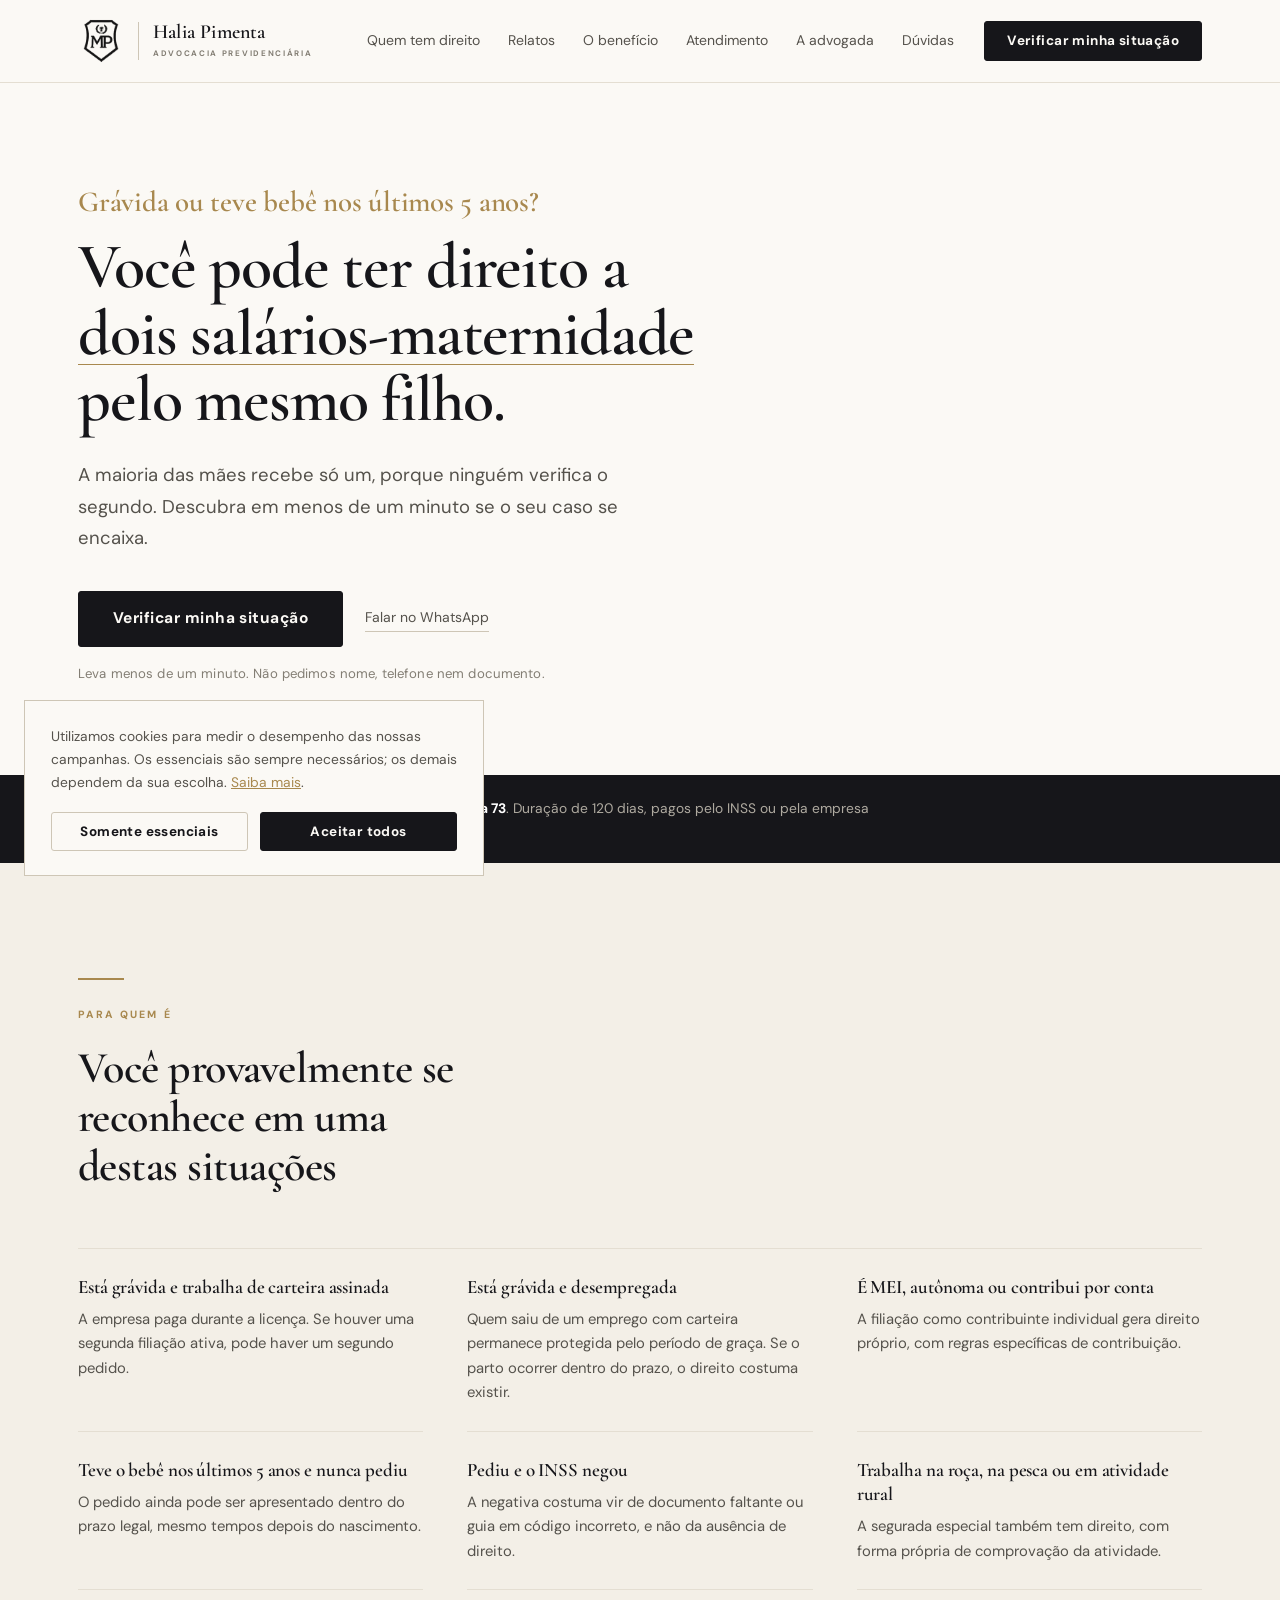
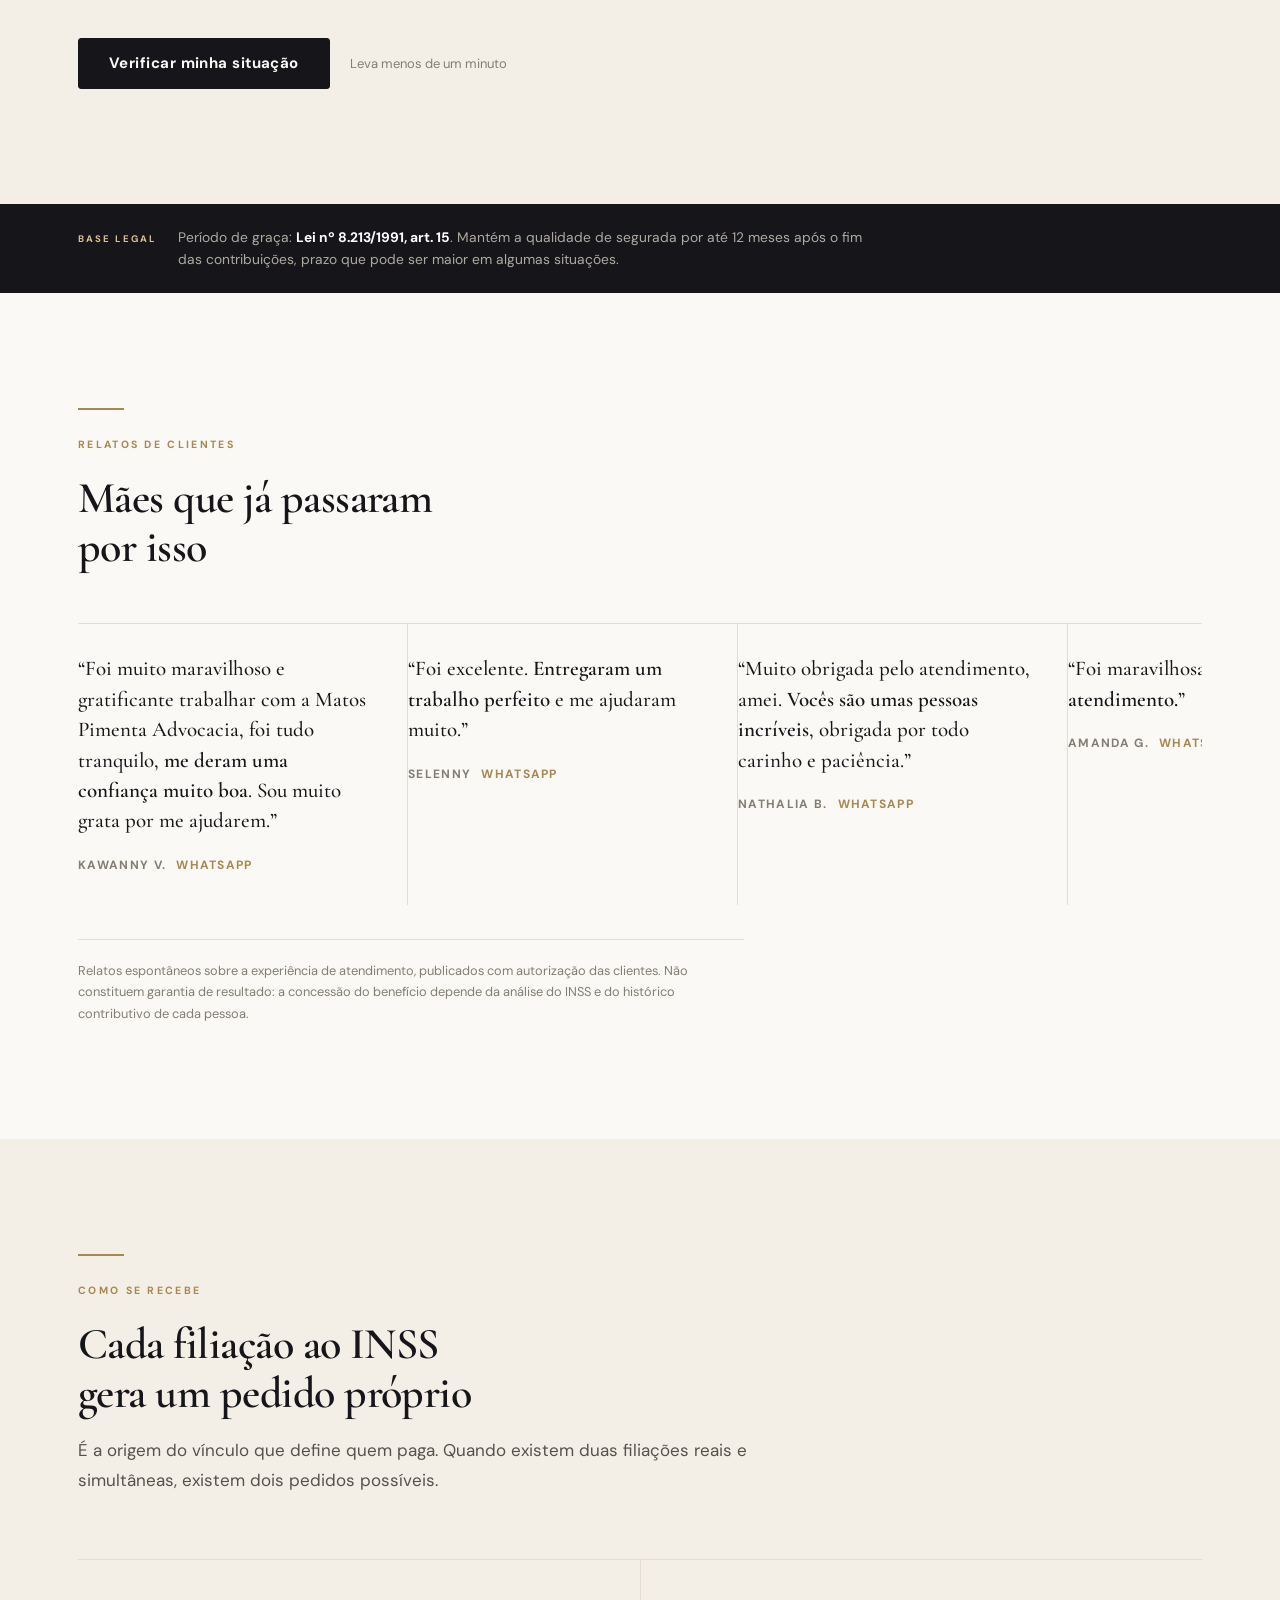
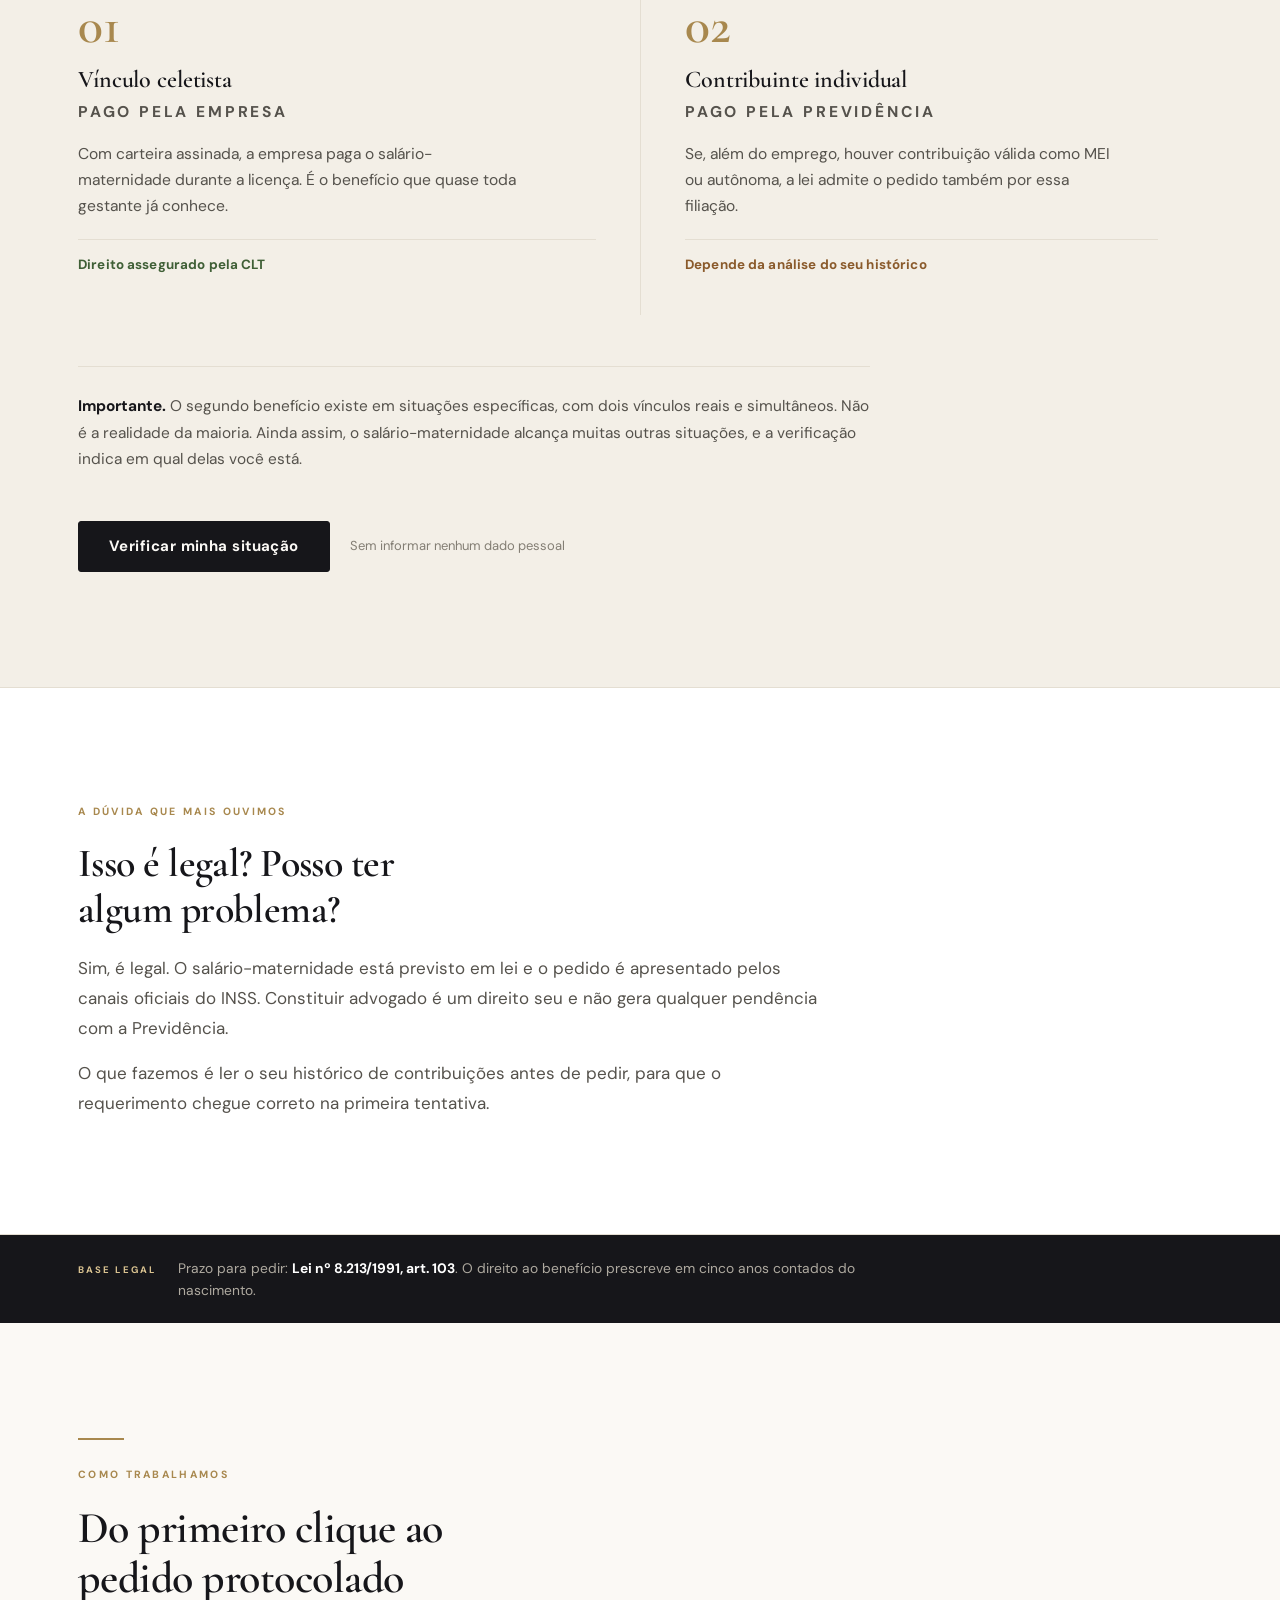
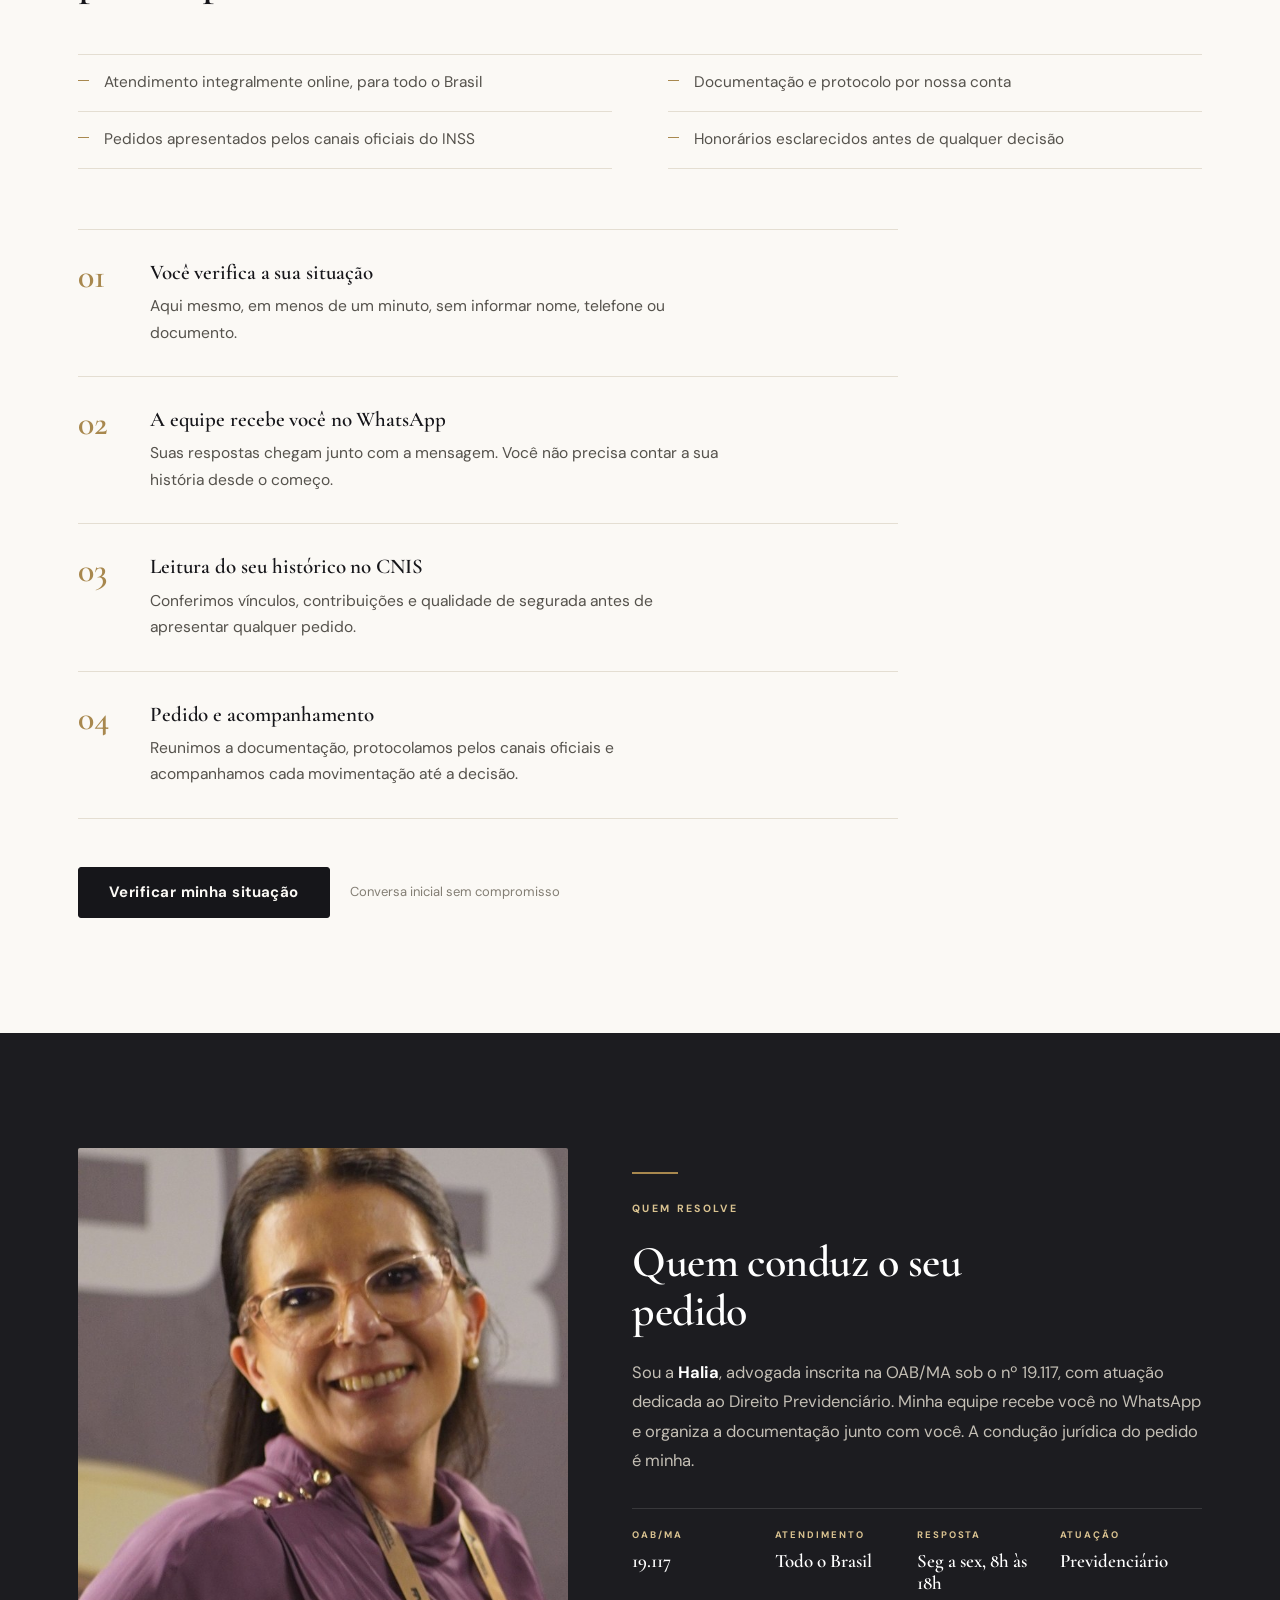
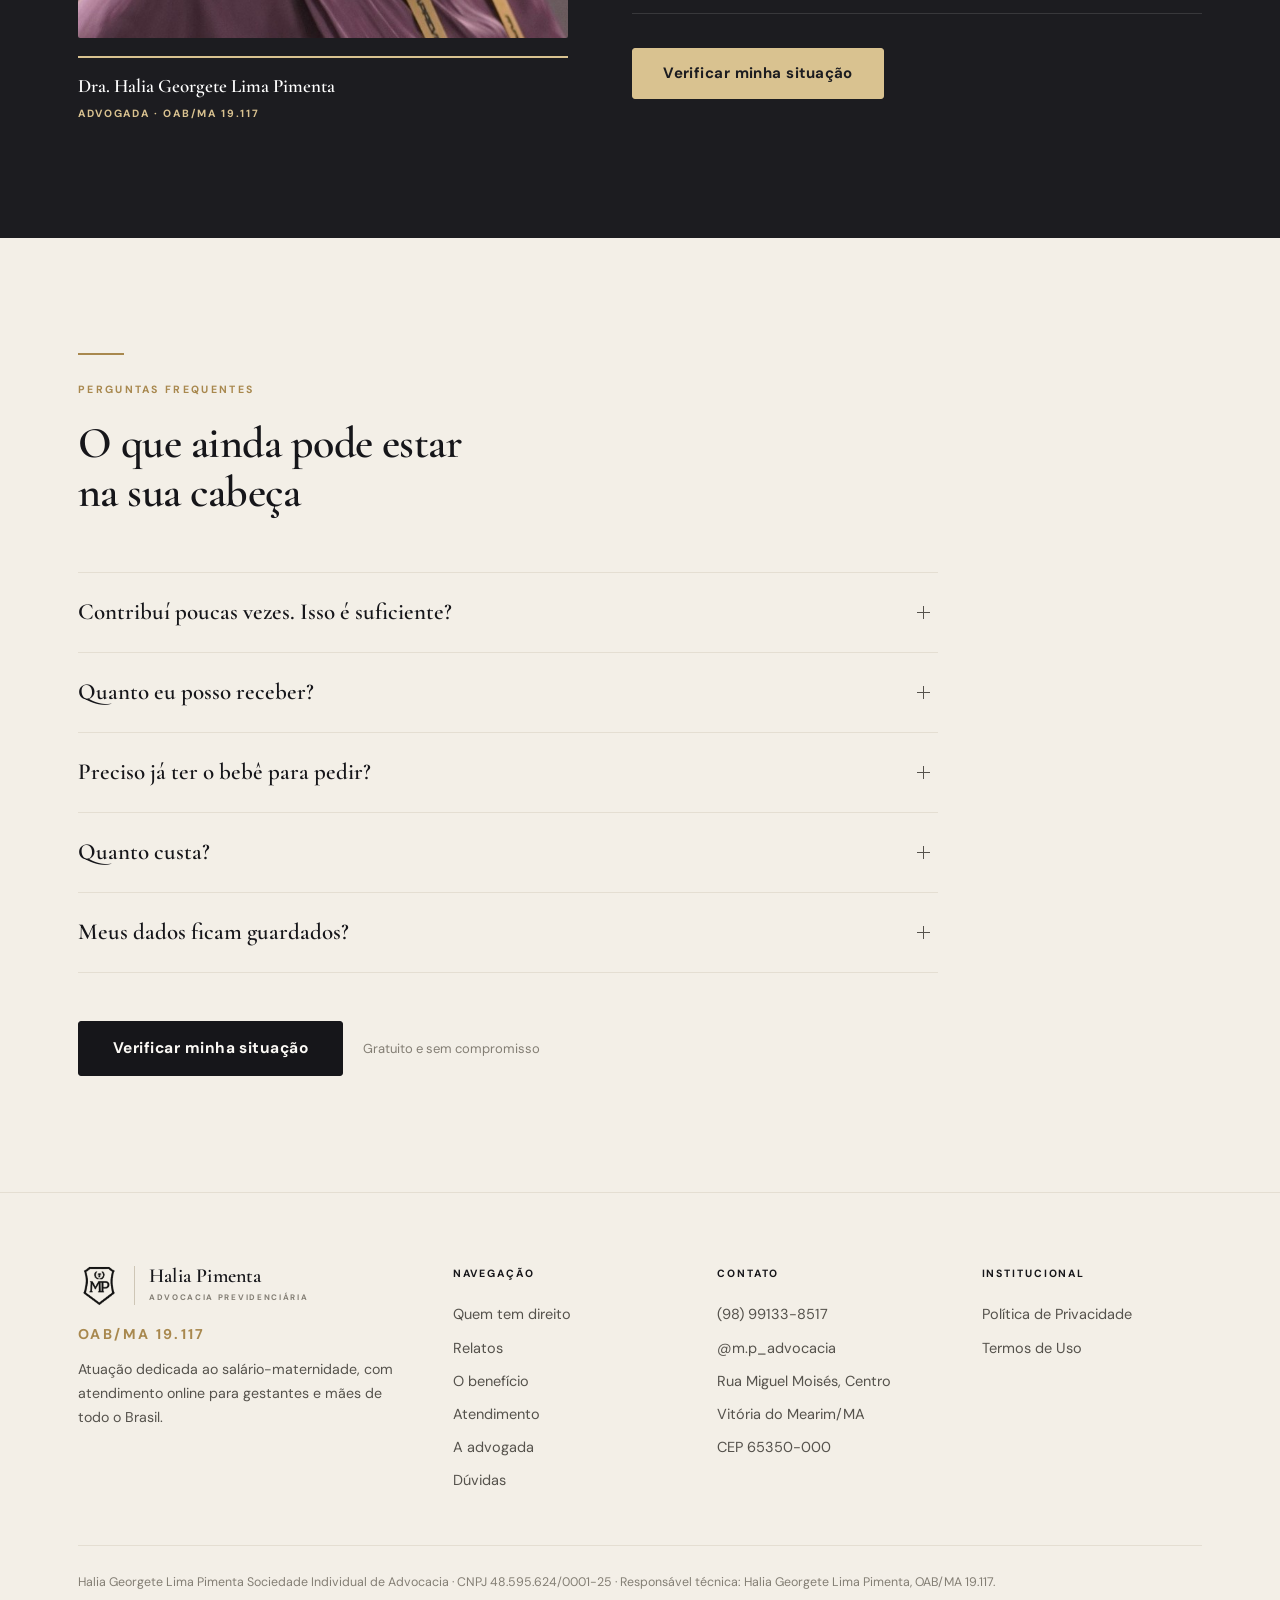
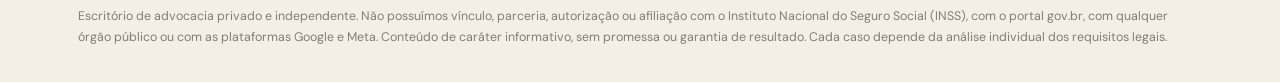
==== commit 834a6a7a: "Brasao sem caixa e chamada de anuncio no hero Logo: a caixa escura existia porque o brasao e dourado" ====
--- a/index.html
+++ b/index.html
@@ -50,12 +50,12 @@
 <section class="hero" id="topo">
   <div class="wrap">
     <div class="hero-texto">
-      <span class="eyebrow">Advocacia Previdenciária · OAB/MA 19.117</span>
-
-      <h1>Quem tem dois vínculos com o INSS pode receber
-      <em>dois salários-maternidade</em> pelo mesmo filho.</h1>
-
-      <p class="hero-lead">A maioria das mães recebe só um, porque ninguém verifica o segundo.</p>
+      <p class="chamada">Grávida ou teve bebê nos últimos 5 anos?</p>
+
+      <h1>Você pode ter direito a <em>dois salários-maternidade</em> pelo mesmo filho.</h1>
+
+      <p class="hero-lead">A maioria das mães recebe só um, porque ninguém verifica o segundo.
+      Descubra em menos de um minuto se o seu caso se encaixa.</p>
 
       <div class="hero-acoes">
         <button type="button" class="btn btn-grande" data-quiz="hero">Verificar minha situação</button>
--- a/styles.css
+++ b/styles.css
@@ -121,23 +121,36 @@
   transition:padding .25s ease}
 .topo.compacto .wrap{padding-top:12px;padding-bottom:12px}
 
-/* Lockup da marca. O selo antes parecia adesivo colado: cantos arredondados,
-   grafite diferente da tinta do texto e folga grande entre ele e o nome.
-   Agora é quadrado puro, na mesma tinta dos títulos, encostado no texto e
-   separado por um filete vertical — lê como uma assinatura só. */
+/* Lockup da marca, sem caixa.
+   O brasão é dourado sobre transparente: solto no creme ele sumiria, e foi
+   por isso que existia a caixa escura. A solução é monocromática — filter
+   brightness(0) zera a cor e preserva o alfa, transformando o traço em
+   tinta sólida. Mesma silhueta, contraste alto, nenhum arquivo novo.
+   Nas seções escuras o filtro sai e o dourado original volta. */
 .marca{flex-shrink:0;text-decoration:none;color:var(--tinta);
-  display:flex;align-items:stretch;gap:0}
+  display:flex;align-items:center;gap:0}
 .marca-selo{
-  width:42px;flex-shrink:0;display:grid;place-items:center;
-  background:var(--tinta);border-radius:0;position:relative;
-}
-.marca-selo img{width:28px;height:28px;object-fit:contain;display:block}
+  width:46px;height:46px;flex-shrink:0;display:grid;place-items:center;
+  background:none;border-radius:0;position:relative;
+}
+.marca-selo img{
+  width:46px;height:46px;object-fit:contain;display:block;
+  filter:brightness(0);opacity:.92;
+}
 .marca-selo i{font-family:var(--disp);font-style:normal;font-weight:600;
-  font-size:20px;color:var(--ouro-cl);line-height:1}
+  font-size:24px;color:var(--tinta);line-height:1}
 .marca-selo:has(img) i{display:none}
+.sec-escura .marca-selo img,.cta-final .marca-selo img{filter:none;opacity:1}
+.sec-escura .marca-selo i,.cta-final .marca-selo i{color:var(--ouro-cl)}
+.topo.compacto .marca-selo,.topo.compacto .marca-selo img{width:40px;height:40px}
+.rodape .marca-selo,.rodape .marca-selo img{width:42px;height:42px}
+@media(max-width:640px){
+  .marca-selo,.marca-selo img{width:40px;height:40px}
+  .topo.compacto .marca-selo,.topo.compacto .marca-selo img{width:36px;height:36px}
+}
 .marca-txt{
   display:flex;flex-direction:column;justify-content:center;
-  padding-left:13px;margin-left:13px;border-left:1px solid var(--linha-2);
+  padding-left:14px;margin-left:14px;border-left:1px solid var(--linha-2);
 }
 .marca-txt b{
   font-family:var(--disp);font-weight:600;font-size:20px;line-height:1.05;
@@ -166,8 +179,18 @@
 .hero{padding:clamp(60px,8vw,110px) 0 clamp(56px,7vw,92px)}
 /* O limite em ch vai no título, não no container: aplicado ao container ele
    usa o ch do corpo e espreme a coluna inteira. */
-.hero-texto{max-width:820px}
-.hero h1{max-width:15ch}
+.hero-texto{max-width:900px}
+/* O trecho sublinhado é nowrap; sem folga, o balanceador joga palavras
+   soltas nas linhas de cima. */
+.hero h1{max-width:21ch}
+
+/* Chamada do hero: é a ponte com o criativo do anúncio. Fala direto com a
+   gestante antes do título, para que ela se reconheça no primeiro segundo. */
+.chamada{
+  font-family:var(--disp);font-weight:600;
+  font-size:clamp(21px,2.6vw,29px);line-height:1.2;letter-spacing:-.008em;
+  color:var(--ouro);margin-bottom:14px;max-width:34ch;
+}
 
 .hero h1 em{font-style:normal;position:relative;white-space:nowrap}
 .hero h1 em::after{
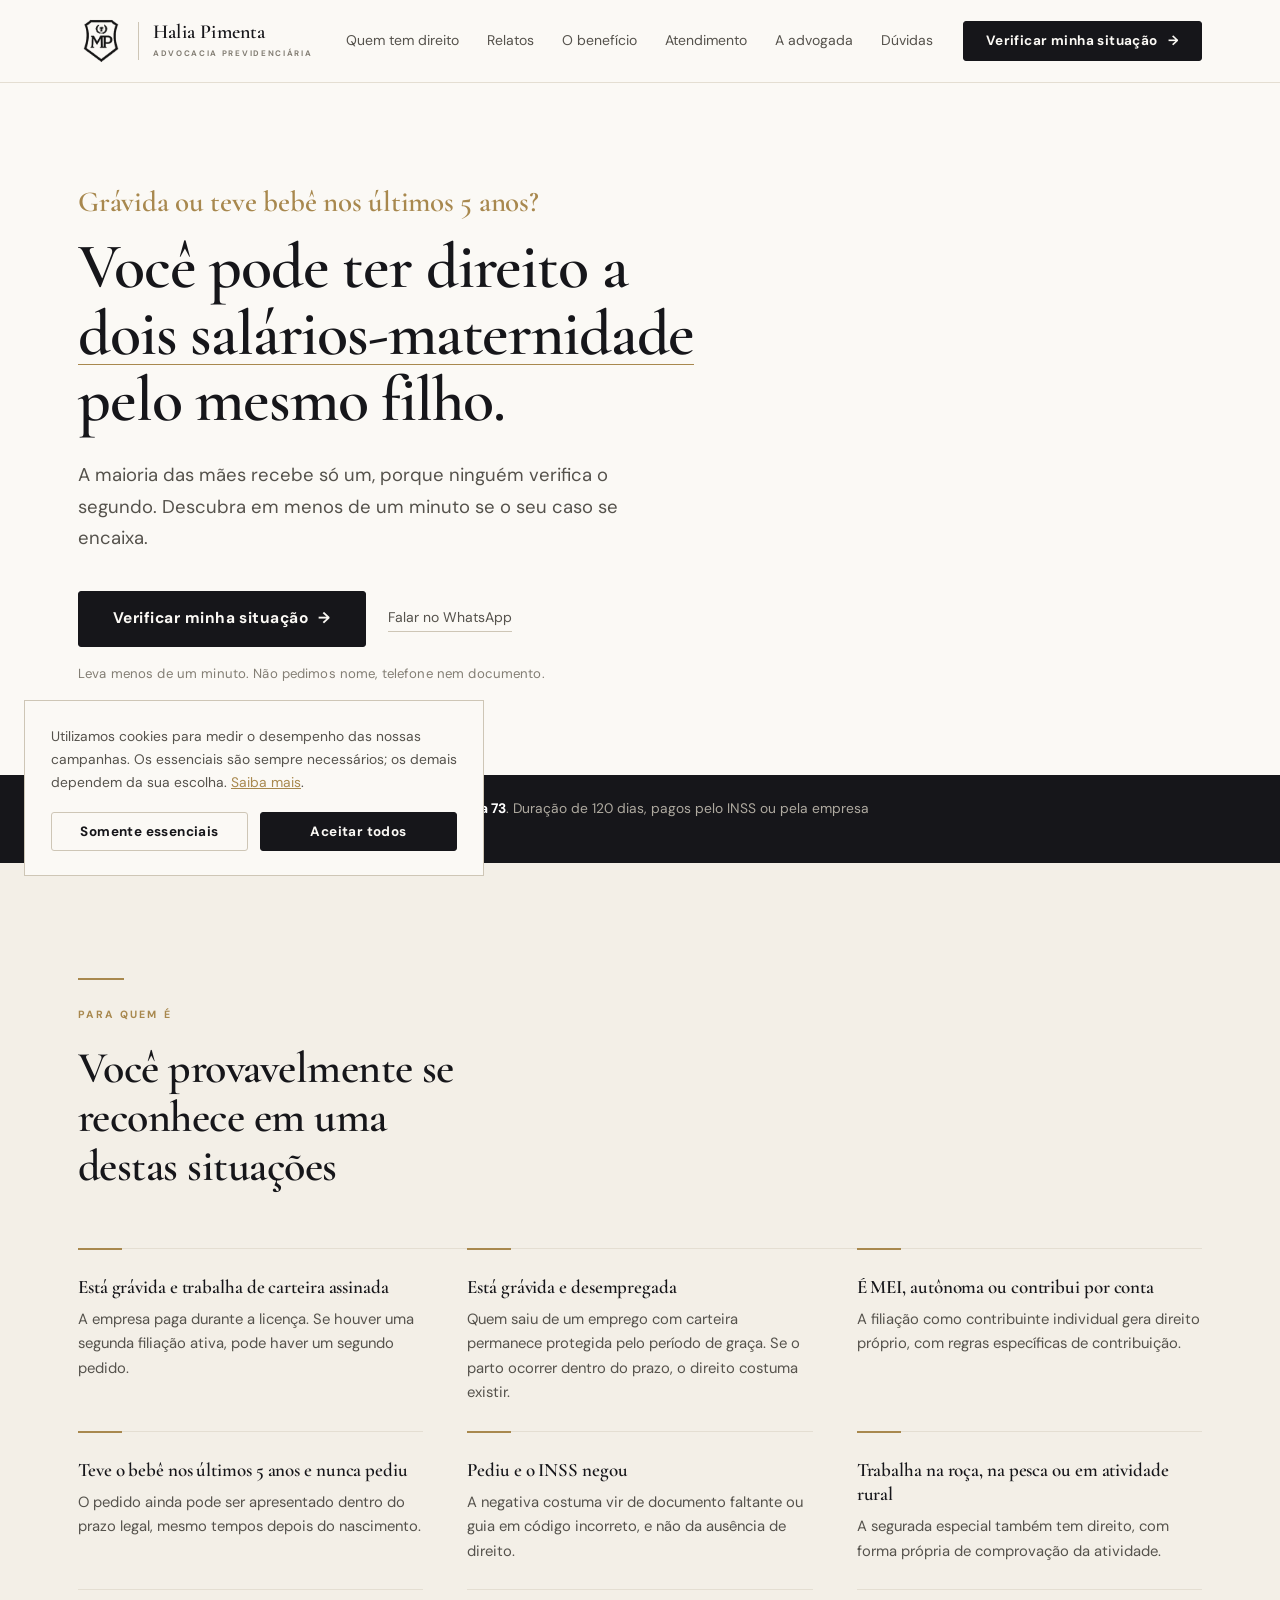
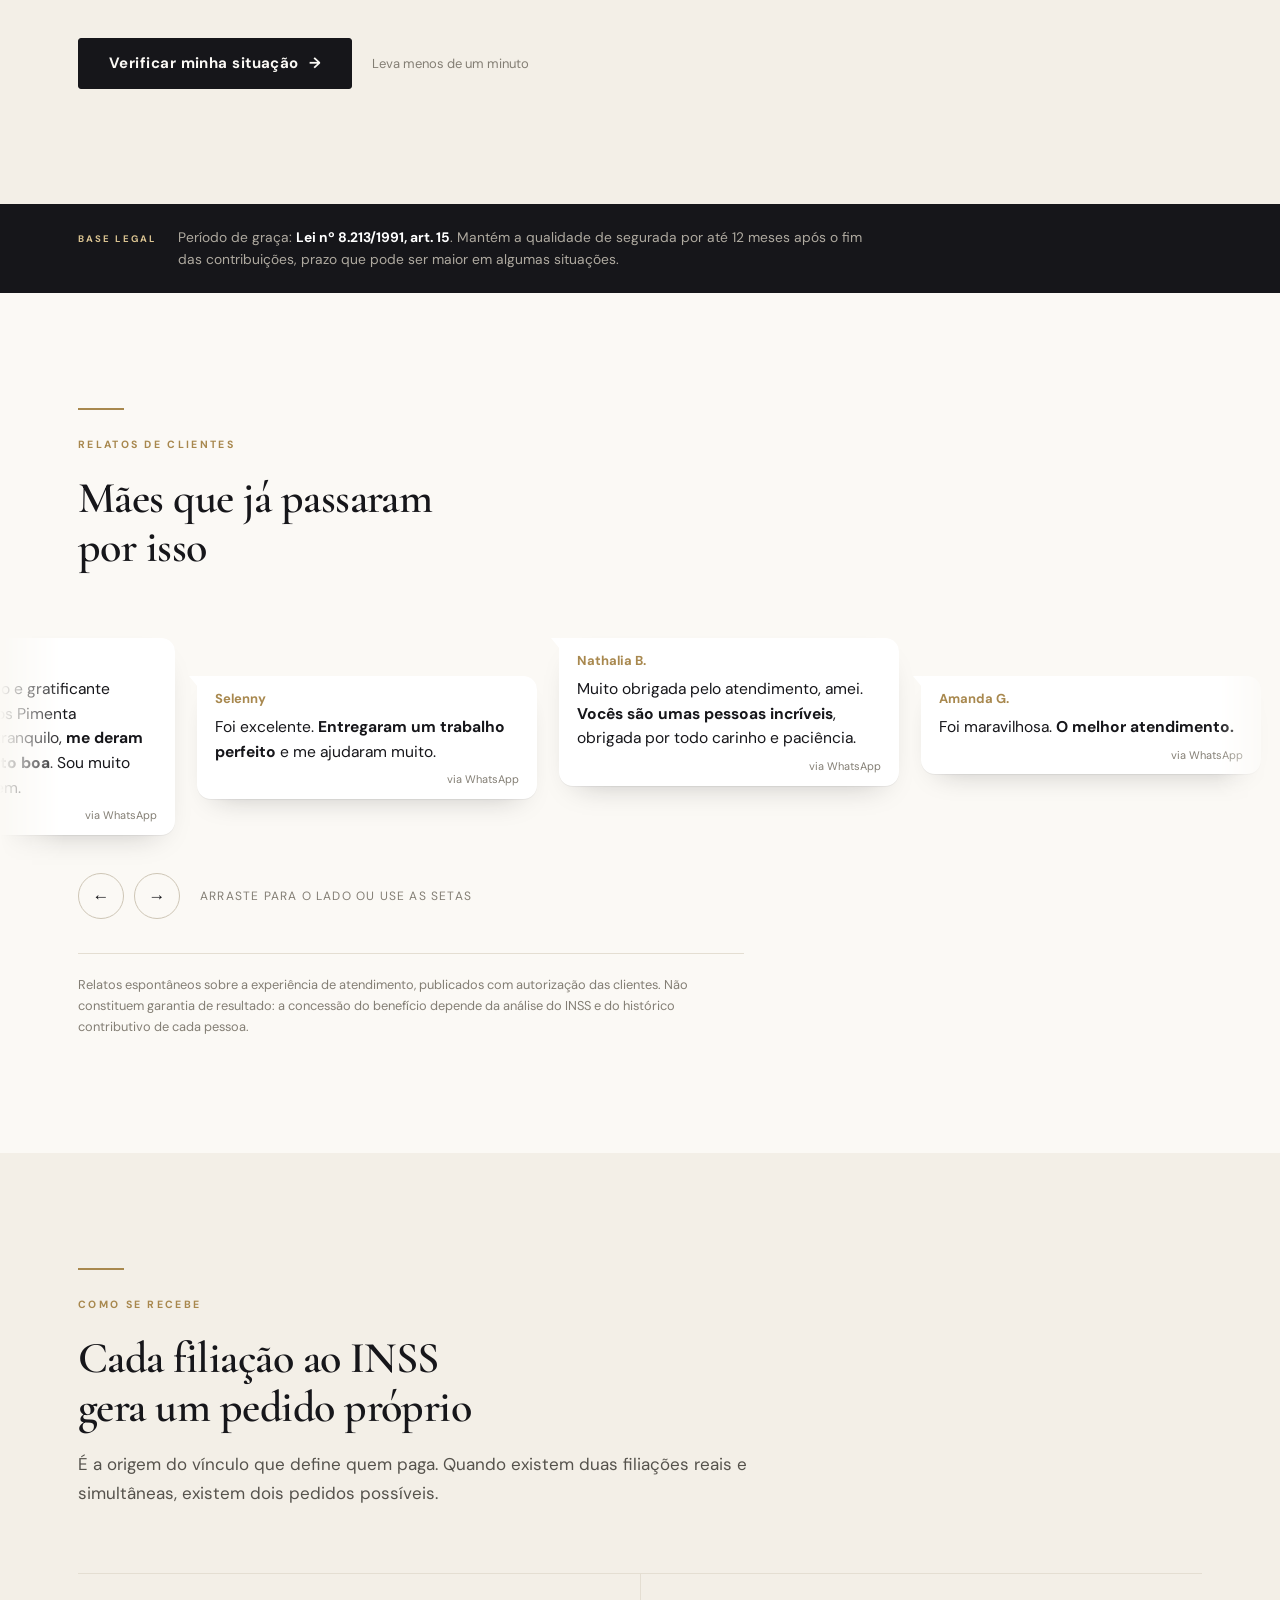
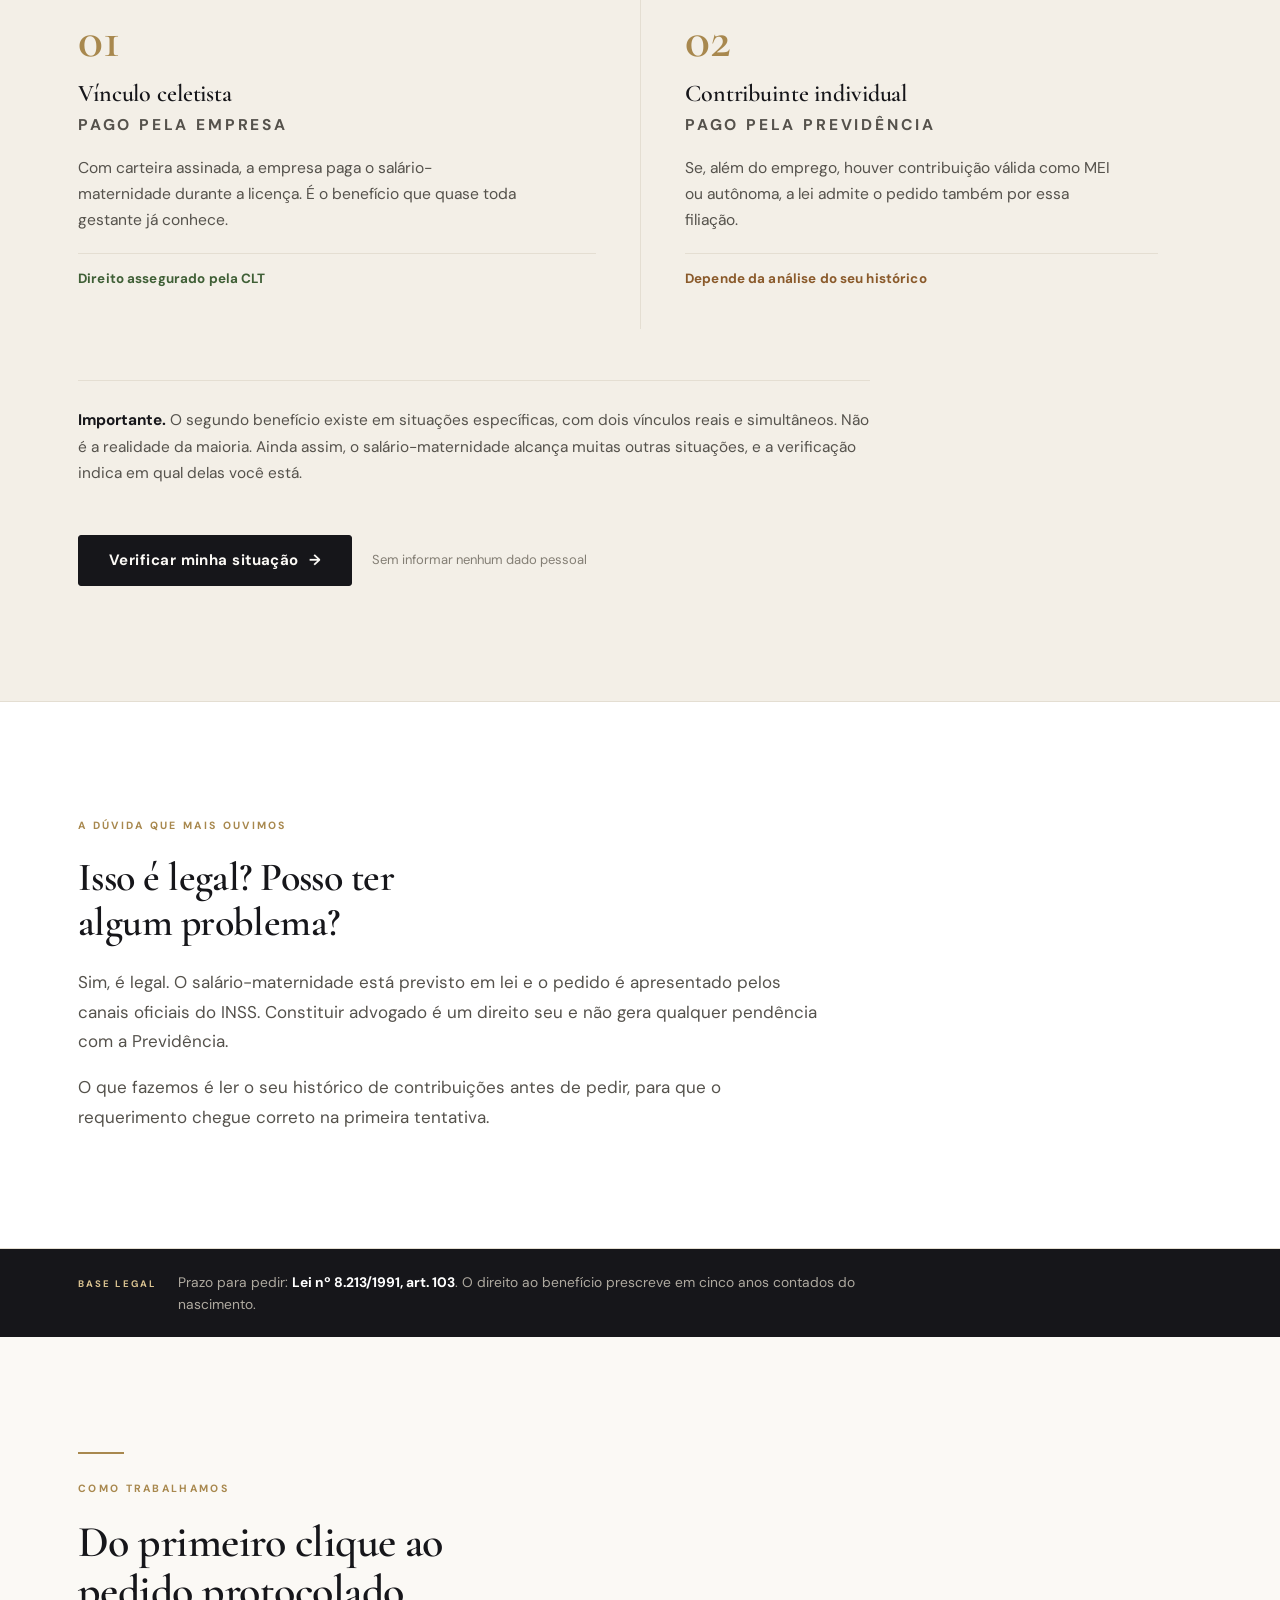
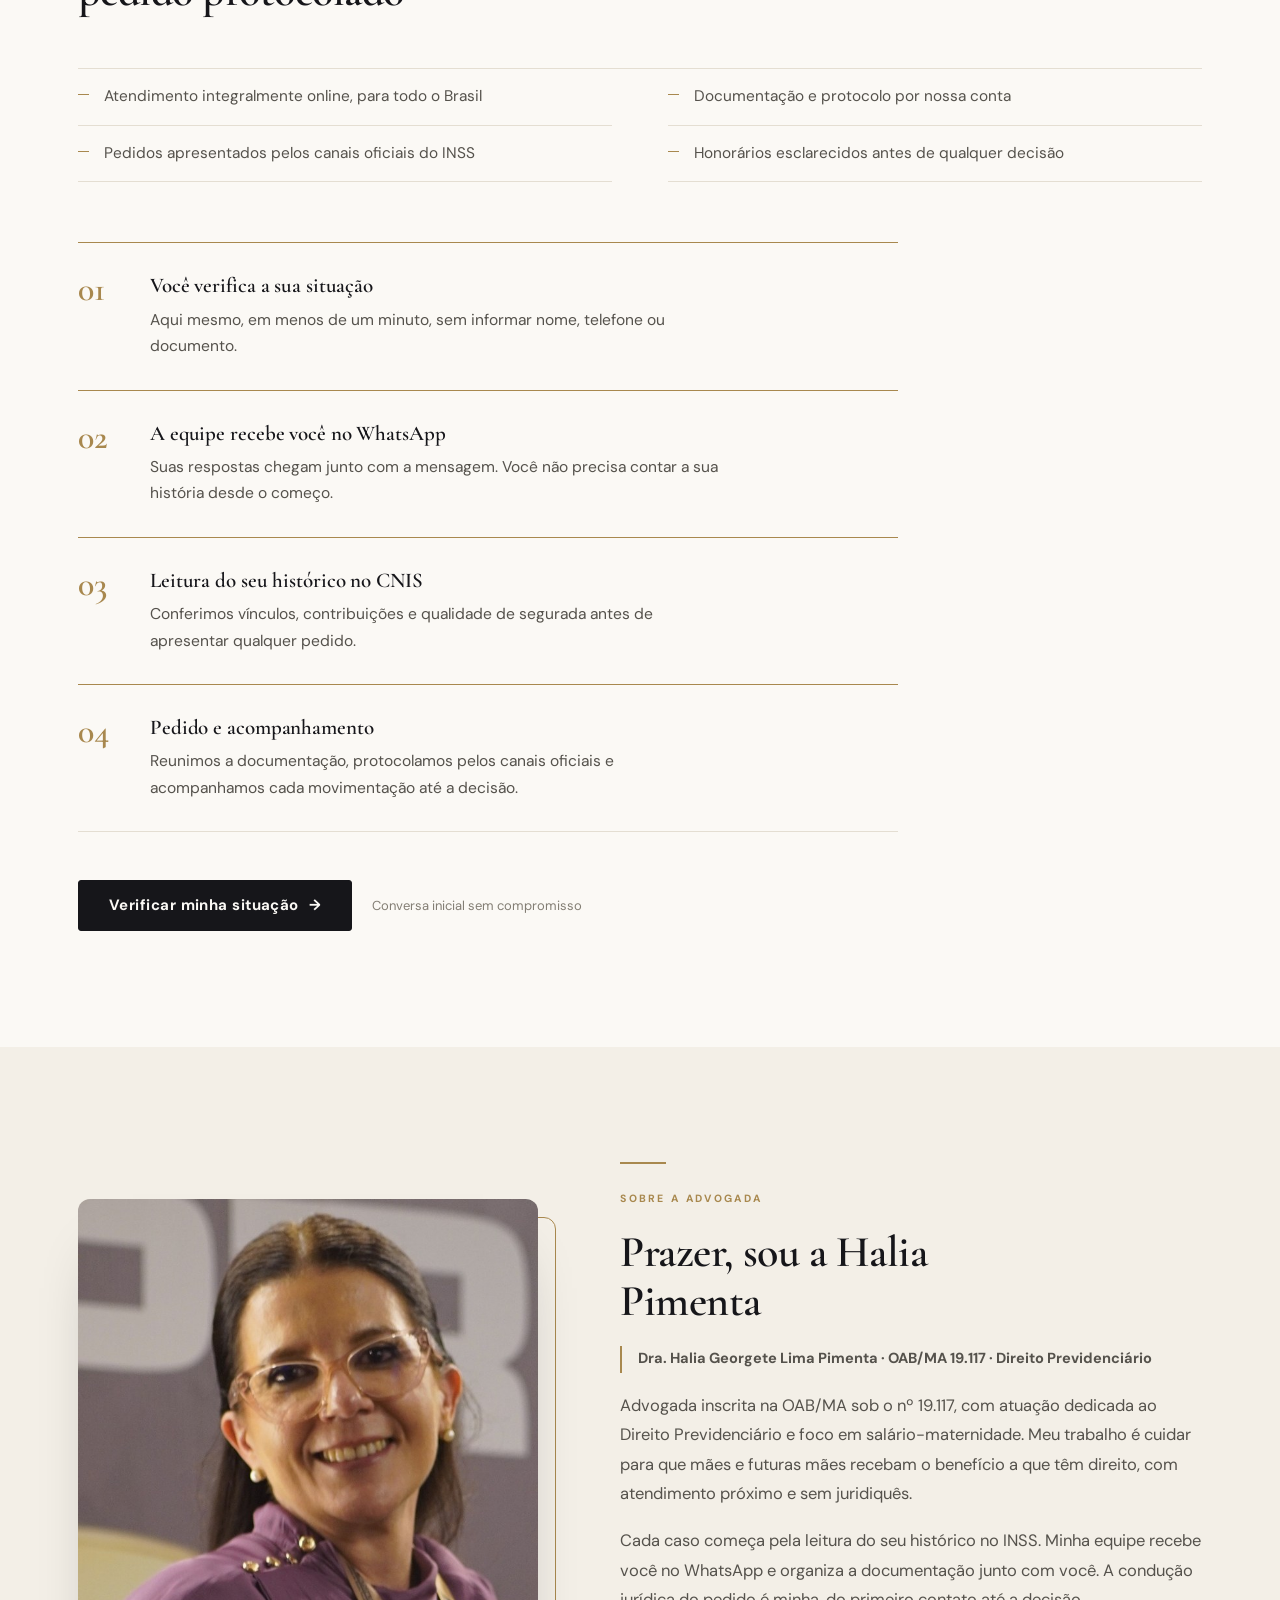
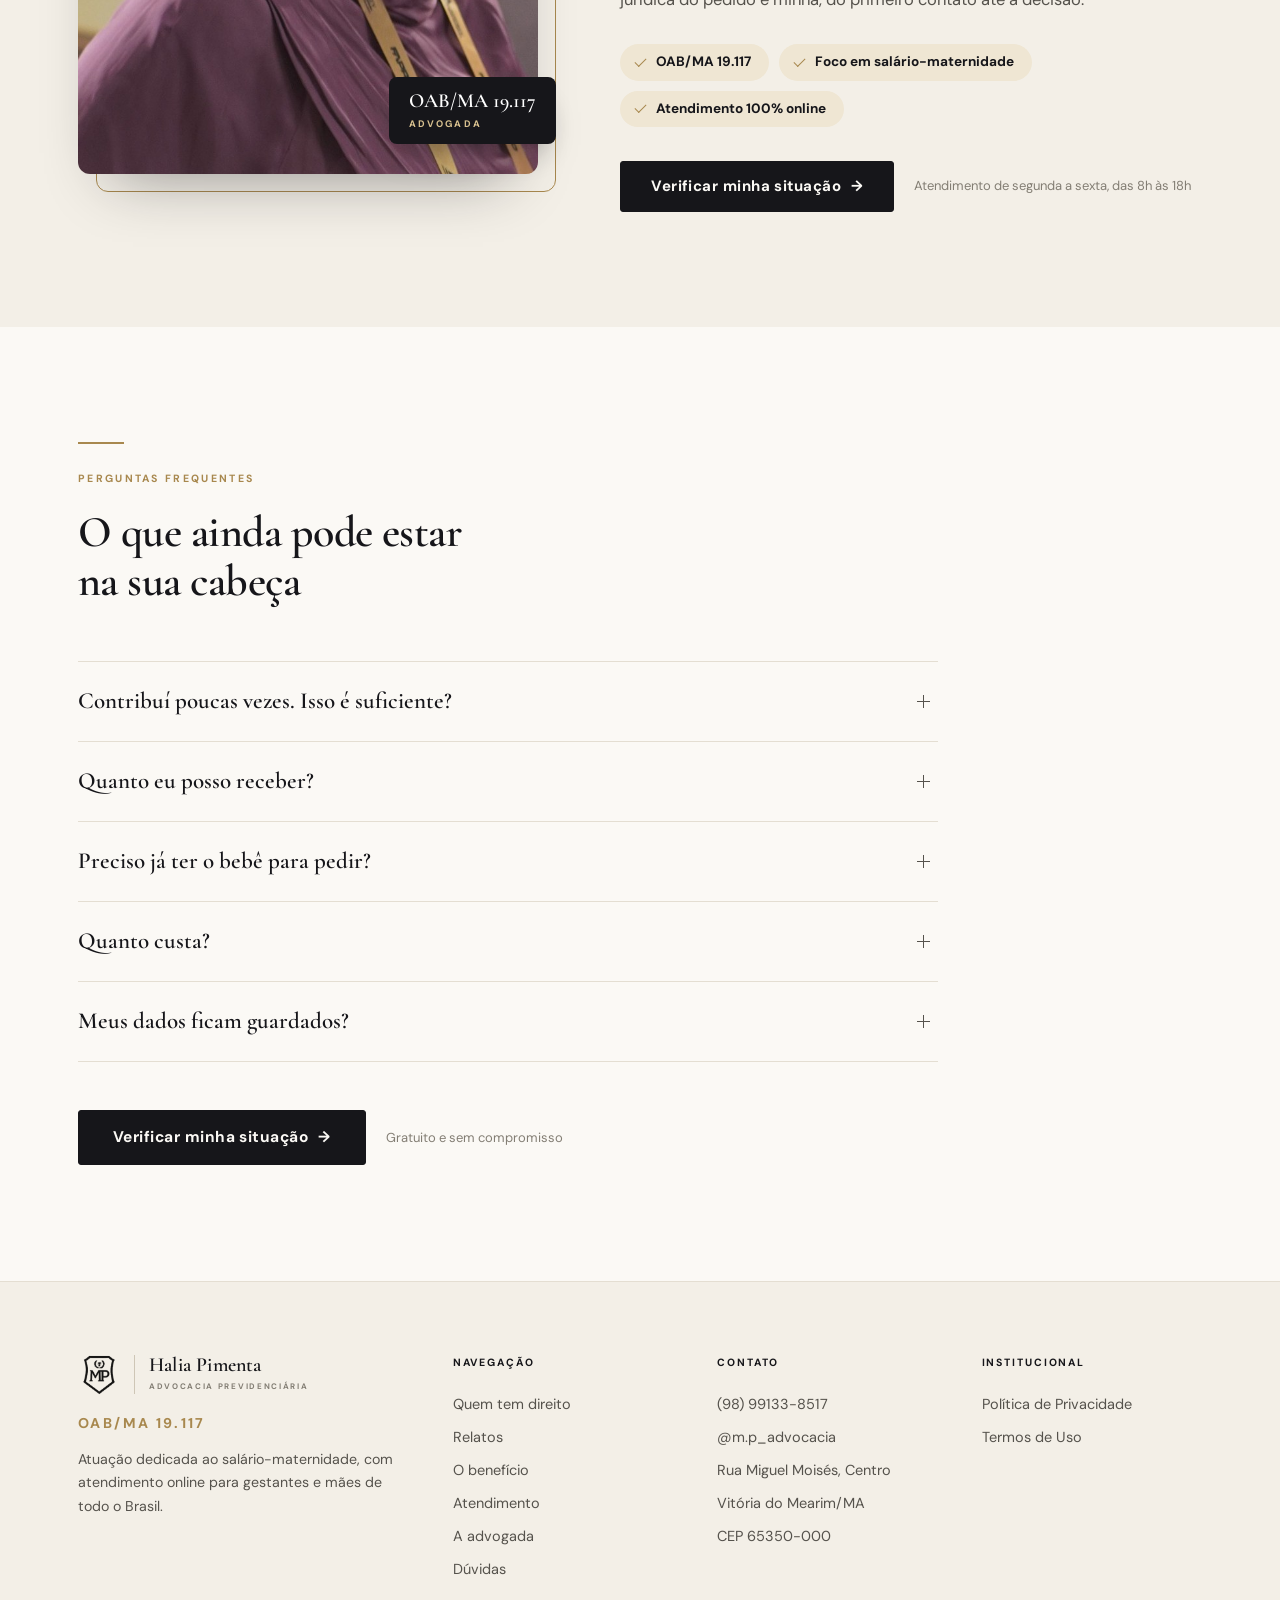
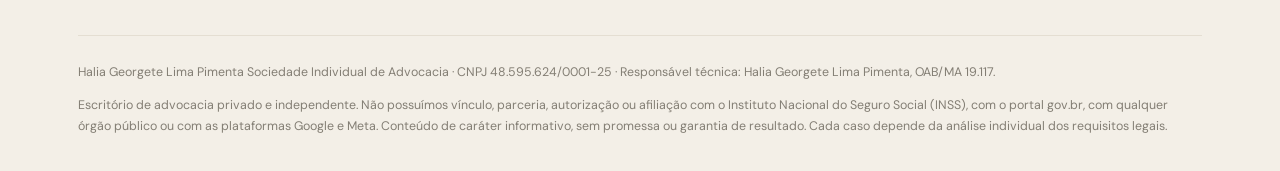
==== commit f26fba9f: "Relatos em mensagens com rolagem, nova secao da advogada e movimento - Relatos como mensagens de Wha" ====
--- a/index.html
+++ b/index.html
@@ -68,7 +68,7 @@
 </section>
 
 <div class="faixa-lei">
-  <div class="wrap">
+  <div class="wrap reveal">
     <span>Base legal</span>
     <p>Salário-maternidade: <strong>Lei nº 8.213/1991, arts. 71 a 73</strong>. Duração de 120 dias,
     pagos pelo INSS ou pela empresa conforme o vínculo.</p>
@@ -122,7 +122,7 @@
 </section>
 
 <div class="faixa-lei">
-  <div class="wrap">
+  <div class="wrap reveal">
     <span>Base legal</span>
     <p>Período de graça: <strong>Lei nº 8.213/1991, art. 15</strong>. Mantém a qualidade de
     segurada por até 12 meses após o fim das contribuições, prazo que pode ser maior em algumas
@@ -131,38 +131,58 @@
 </div>
 
 <!-- ===================== 3. RELATOS ===================== -->
-<section id="relatos">
+<section id="relatos" class="relatos">
   <div class="wrap reveal">
     <div class="regua"></div>
     <span class="eyebrow">Relatos de clientes</span>
     <h2 class="tit">Mães que já passaram por isso</h2>
-
-    <div class="relatos-faixa" id="relatosFaixa">
-      <blockquote class="relato">
-        <p>“Foi muito maravilhoso e gratificante trabalhar com a Matos Pimenta Advocacia, foi tudo
-        tranquilo, <strong>me deram uma confiança muito boa</strong>. Sou muito grata por me
-        ajudarem.”</p>
-        <cite>Kawanny V.<em>WhatsApp</em></cite>
-      </blockquote>
-
-      <blockquote class="relato">
-        <p>“Foi excelente. <strong>Entregaram um trabalho perfeito</strong> e me ajudaram muito.”</p>
-        <cite>Selenny<em>WhatsApp</em></cite>
-      </blockquote>
-
-      <blockquote class="relato">
-        <p>“Muito obrigada pelo atendimento, amei. <strong>Vocês são umas pessoas incríveis</strong>,
-        obrigada por todo carinho e paciência.”</p>
-        <cite>Nathalia B.<em>WhatsApp</em></cite>
-      </blockquote>
-
-      <blockquote class="relato">
-        <p>“Foi maravilhosa. <strong>O melhor atendimento.</strong>”</p>
-        <cite>Amanda G.<em>WhatsApp</em></cite>
-      </blockquote>
-    </div>
-
-    <p class="relatos-dica" aria-hidden="true">Arraste para ver todos</p>
+  </div>
+
+  <!-- Mensagens transcritas dos prints, em formato de conversa. O script clona a
+       faixa para o loop contínuo; os clones ficam fora da árvore de acessibilidade. -->
+  <div class="relatos-trilho" id="relatosTrilho" tabindex="0" role="region"
+       aria-roledescription="carrossel" aria-label="Relatos de clientes. Use as setas para navegar.">
+    <div class="chat-faixa" id="relatosFaixa">
+      <figure class="msg">
+        <figcaption class="msg-nome">Kawanny V.</figcaption>
+        <blockquote><p>Foi muito maravilhoso e gratificante trabalhar com a Matos Pimenta Advocacia,
+        foi tudo tranquilo, <strong>me deram uma confiança muito boa</strong>. Sou muito grata por me
+        ajudarem.</p></blockquote>
+        <span class="msg-via">via WhatsApp</span>
+        <span class="digitando" aria-hidden="true"><i></i><i></i><i></i></span>
+      </figure>
+
+      <figure class="msg">
+        <figcaption class="msg-nome">Selenny</figcaption>
+        <blockquote><p>Foi excelente. <strong>Entregaram um trabalho perfeito</strong> e me ajudaram
+        muito.</p></blockquote>
+        <span class="msg-via">via WhatsApp</span>
+        <span class="digitando" aria-hidden="true"><i></i><i></i><i></i></span>
+      </figure>
+
+      <figure class="msg">
+        <figcaption class="msg-nome">Nathalia B.</figcaption>
+        <blockquote><p>Muito obrigada pelo atendimento, amei. <strong>Vocês são umas pessoas
+        incríveis</strong>, obrigada por todo carinho e paciência.</p></blockquote>
+        <span class="msg-via">via WhatsApp</span>
+        <span class="digitando" aria-hidden="true"><i></i><i></i><i></i></span>
+      </figure>
+
+      <figure class="msg">
+        <figcaption class="msg-nome">Amanda G.</figcaption>
+        <blockquote><p>Foi maravilhosa. <strong>O melhor atendimento.</strong></p></blockquote>
+        <span class="msg-via">via WhatsApp</span>
+        <span class="digitando" aria-hidden="true"><i></i><i></i><i></i></span>
+      </figure>
+    </div>
+  </div>
+
+  <div class="wrap">
+    <div class="relatos-ctrl">
+      <button type="button" class="ctrl" data-relatos="-1" aria-label="Relato anterior">&larr;</button>
+      <button type="button" class="ctrl" data-relatos="1" aria-label="Próximo relato">&rarr;</button>
+      <span class="relatos-dica" aria-hidden="true">Arraste para o lado ou use as setas</span>
+    </div>
 
     <p class="nota-legal">Relatos espontâneos sobre a experiência de atendimento, publicados com
     autorização das clientes. Não constituem garantia de resultado: a concessão do benefício
@@ -225,7 +245,7 @@
 </section>
 
 <div class="faixa-lei">
-  <div class="wrap">
+  <div class="wrap reveal">
     <span>Base legal</span>
     <p>Prazo para pedir: <strong>Lei nº 8.213/1991, art. 103</strong>. O direito ao benefício
     prescreve em cinco anos contados do nascimento.</p>
@@ -290,42 +310,51 @@
 </section>
 
 <!-- ===================== 6. QUEM RESOLVE ===================== -->
-<section id="advogada" class="sec-escura">
+<section id="advogada" class="sobre sec-papel2">
   <div class="wrap">
     <div class="sobre-grid reveal">
       <figure class="retrato">
         <img src="img/halia.jpg" width="707" height="884" loading="lazy" decoding="async"
              alt="Dra. Halia Georgete Lima Pimenta, advogada previdenciária">
-        <figcaption>
-          <b>Dra. Halia Georgete Lima Pimenta</b>
-          <span>Advogada · OAB/MA 19.117</span>
+        <figcaption class="retrato-selo">
+          <b>OAB/MA 19.117</b>
+          <span>Advogada</span>
         </figcaption>
       </figure>
 
-      <div>
+      <div class="sobre-txt">
         <div class="regua"></div>
-        <span class="eyebrow">Quem resolve</span>
-        <h2 class="tit">Quem conduz o seu pedido</h2>
-
-        <p class="txt">Sou a <strong>Halia</strong>, advogada inscrita na OAB/MA sob o nº 19.117,
-        com atuação dedicada ao Direito Previdenciário. Minha equipe recebe você no WhatsApp e
-        organiza a documentação junto com você. A condução jurídica do pedido é minha.</p>
-
-        <dl class="numeros">
-          <div><dt>OAB/MA</dt><dd>19.117</dd></div>
-          <div><dt>Atendimento</dt><dd>Todo o Brasil</dd></div>
-          <div><dt>Resposta</dt><dd>Seg a sex, 8h às 18h</dd></div>
-          <div><dt>Atuação</dt><dd>Previdenciário</dd></div>
-        </dl>
-
-        <button type="button" class="btn" data-quiz="advogada">Verificar minha situação</button>
+        <span class="eyebrow">Sobre a advogada</span>
+        <h2 class="tit">Prazer, sou a Halia Pimenta</h2>
+
+        <p class="sobre-linha">Dra. Halia Georgete Lima Pimenta · OAB/MA 19.117 · Direito
+        Previdenciário</p>
+
+        <p>Advogada inscrita na OAB/MA sob o nº 19.117, com atuação dedicada ao Direito
+        Previdenciário e foco em salário-maternidade. Meu trabalho é cuidar para que mães e futuras
+        mães recebam o benefício a que têm direito, com atendimento próximo e sem juridiquês.</p>
+
+        <p>Cada caso começa pela leitura do seu histórico no INSS. Minha equipe recebe você no
+        WhatsApp e organiza a documentação junto com você. A condução jurídica do pedido é minha,
+        do primeiro contato até a decisão.</p>
+
+        <ul class="selos">
+          <li>OAB/MA 19.117</li>
+          <li>Foco em salário-maternidade</li>
+          <li>Atendimento 100% online</li>
+        </ul>
+
+        <div class="acao-secao">
+          <button type="button" class="btn" data-quiz="advogada">Verificar minha situação</button>
+          <span>Atendimento de segunda a sexta, das 8h às 18h</span>
+        </div>
       </div>
     </div>
   </div>
 </section>
 
 <!-- ===================== 7. DÚVIDAS ===================== -->
-<section id="duvidas" class="faq sec-papel2">
+<section id="duvidas" class="faq">
   <div class="wrap reveal">
     <div class="regua"></div>
     <span class="eyebrow">Perguntas frequentes</span>
--- a/styles.css
+++ b/styles.css
@@ -245,38 +245,79 @@
 .acao-secao span{font-size:13px;color:var(--tinta-3)}
 .sec-escura .acao-secao span{color:#9A958B}
 
-/* ---------- relatos — faixa deslizante ---------- */
-.relatos-faixa{
-  margin-top:clamp(34px,4vw,52px);display:flex;gap:0;
-  overflow-x:auto;scroll-snap-type:x mandatory;
-  scrollbar-width:none;-webkit-overflow-scrolling:touch;
-  border-top:1px solid var(--linha);
-}
-.relatos-faixa::-webkit-scrollbar{display:none}
-.relato{
-  scroll-snap-align:start;flex:0 0 330px;padding:30px 36px 30px 0;
-  border-right:1px solid var(--linha);
-}
-.relato:last-child{border-right:none}
-.relato p{
-  font-family:var(--disp);font-size:21px;line-height:1.45;color:var(--tinta);
-  font-weight:500;max-width:none;
-}
-.relato p strong{font-weight:600}
-.relato cite{
-  display:flex;align-items:center;gap:10px;font-style:normal;margin-top:18px;
-  font-size:12px;letter-spacing:.11em;text-transform:uppercase;
-  color:var(--tinta-3);font-weight:700;
-}
-.relato cite em{font-style:normal;color:var(--ouro)}
+/* ---------- relatos — conversa em movimento ----------
+   As mensagens aparecem como balões recebidos no WhatsApp: brancos sobre o
+   papel, que já lembra o fundo bege do app. Ao entrar na tela, cada balão mostra
+   "digitando" e depois o texto; em seguida a faixa rola sozinha, em loop. Pausa
+   com o mouse em cima, arrasta com dedo ou mouse, e tem setas e teclado. */
+.relatos-trilho{
+  position:relative;margin-top:clamp(30px,4vw,48px);padding:18px 0 34px;
+  overflow:hidden;cursor:grab;touch-action:pan-y;
+  -webkit-mask-image:linear-gradient(90deg,transparent,#000 5%,#000 95%,transparent);
+          mask-image:linear-gradient(90deg,transparent,#000 5%,#000 95%,transparent);
+}
+.relatos-trilho.arrastando{cursor:grabbing;-webkit-user-select:none;user-select:none}
+.relatos-trilho:focus-visible{outline:2px solid var(--ouro);outline-offset:-2px}
+.chat-faixa{display:flex;align-items:flex-start;width:max-content;will-change:transform}
+
+.msg{
+  flex:0 0 auto;width:340px;margin:0 22px 0 0;position:relative;
+  background:var(--papel-3);border-radius:2px 14px 14px 14px;
+  padding:12px 18px 10px;
+  box-shadow:0 1px 1px rgba(22,22,26,.06),0 14px 30px -18px rgba(22,22,26,.28);
+}
+/* rabicho do balão, como no app */
+.msg::before{
+  content:"";position:absolute;left:-8px;top:0;
+  border-top:11px solid var(--papel-3);border-left:9px solid transparent;
+}
+/* alturas desencontradas: lê como conversa, não como grade */
+.msg:nth-child(even){margin-top:38px}
+.msg-nome{display:block;font-size:13px;font-weight:700;color:var(--ouro);margin-bottom:5px}
+.msg p{font-size:15.6px;line-height:1.58;color:var(--tinta);max-width:none}
+.msg p strong{font-weight:700}
+.msg-via{display:block;text-align:right;font-size:11px;color:var(--tinta-3);margin-top:6px}
+
+.digitando{position:absolute;left:18px;top:42px;display:flex;gap:5px;opacity:0;pointer-events:none}
+.digitando i{
+  width:7px;height:7px;border-radius:50%;background:var(--tinta-3);
+  animation:pisca 1.1s ease-in-out infinite;
+}
+.digitando i:nth-child(2){animation-delay:.15s}
+.digitando i:nth-child(3){animation-delay:.3s}
+@keyframes pisca{0%,60%,100%{opacity:.25;transform:none}30%{opacity:1;transform:translateY(-3px)}}
+
+/* Sequência de entrada. A classe .anima só entra via JS e sem movimento
+   reduzido: sem script, as mensagens aparecem prontas. */
+.anima .msg{opacity:0;transform:translateY(18px) scale(.96);
+  transition:opacity .45s ease,transform .55s cubic-bezier(.2,.8,.2,1);
+  transition-delay:calc(var(--i,0) * 420ms)}
+.anima .msg blockquote,.anima .msg-via{opacity:0;
+  transition:opacity .4s ease;transition-delay:calc(var(--i,0) * 420ms + 750ms)}
+.anima .digitando{opacity:1;transition:opacity .2s ease;
+  transition-delay:calc(var(--i,0) * 420ms + 700ms)}
+.anima.visto .msg{opacity:1;transform:none}
+.anima.visto .msg blockquote,.anima.visto .msg-via{opacity:1}
+.anima.visto .digitando{opacity:0}
+.anima.visto .digitando i{animation-iteration-count:3}
+
+.relatos-ctrl{display:flex;align-items:center;gap:10px;margin-top:4px}
+.ctrl{
+  width:46px;height:46px;border-radius:50%;border:1px solid var(--linha-2);
+  background:transparent;color:var(--tinta);font-size:17px;line-height:1;cursor:pointer;
+  transition:background .18s,color .18s,border-color .18s;
+}
+.ctrl:hover{background:var(--tinta);border-color:var(--tinta);color:var(--papel)}
+.ctrl:focus-visible{outline:2px solid var(--ouro);outline-offset:3px}
 .relatos-dica{
   font-size:12px;letter-spacing:.1em;text-transform:uppercase;color:var(--tinta-3);
-  margin-top:16px;
-}
-@media(min-width:1040px){.relatos-dica{display:none}}
+  margin-left:10px;
+}
 @media(max-width:640px){
-  .relato{flex:0 0 82%;padding:26px 24px 26px 0}
-  .relato p{font-size:19px}
+  .msg{width:78vw;max-width:320px;margin-right:16px}
+  .msg:nth-child(even){margin-top:26px}
+  .msg p{font-size:15.2px}
+  .relatos-dica{font-size:11px;margin-left:6px}
 }
 
 /* ---------- dúvida central ---------- */
@@ -305,22 +346,6 @@
 .compromissos-claro li::before{
   content:"";position:absolute;left:0;top:25px;width:11px;height:1px;background:var(--ouro);
 }
-
-/* ---------- números ---------- */
-.numeros{
-  display:grid;grid-template-columns:1fr 1fr;gap:0;margin:32px 0 0;
-  border-top:1px solid rgba(255,255,255,.12);
-}
-@media(min-width:620px){.numeros{grid-template-columns:repeat(4,1fr)}}
-.numeros>div{padding:18px 16px 18px 0;border-bottom:1px solid rgba(255,255,255,.12)}
-.numeros dt{
-  font-size:9.5px;letter-spacing:.2em;text-transform:uppercase;
-  color:var(--ouro-cl);font-weight:700;margin-bottom:7px;
-}
-.numeros dd{
-  font-family:var(--disp);font-size:19px;font-weight:600;color:#fff;line-height:1.2;
-}
-.sec-escura .numeros+.btn{margin-top:34px}
 
 /* ---------- duplo benefício — composição comparativa ---------- */
 .comparativo{
@@ -392,26 +417,67 @@
 .etapa h3{font-size:21px;line-height:1.25;margin-bottom:7px}
 .etapa p{font-size:15.6px;line-height:1.7;color:var(--tinta-2);max-width:52ch}
 
-/* ---------- sobre a advogada ---------- */
-.sobre-grid{display:grid;gap:clamp(36px,5vw,76px);align-items:center}
-@media(min-width:900px){.sobre-grid{grid-template-columns:.86fr 1fr}}
-.retrato{position:relative}
-/* Existe uma única fotografia. Para não repetir o mesmo enquadramento duas
-   vezes na página, aqui o recorte é quadrado e mais aberto que o do hero. */
+/* ---------- sobre a advogada ----------
+   Foto à esquerda em retrato 4/5, com selo da OAB sobreposto e uma moldura
+   dourada deslocada que "se abre" quando a seção entra na tela. Texto à
+   direita fechando com três selos: OAB, foco e atendimento online. */
+.sobre-grid{display:grid;gap:clamp(44px,6vw,92px);align-items:center}
+@media(min-width:900px){.sobre-grid{grid-template-columns:minmax(0,.8fr) 1fr}}
+
+.retrato{position:relative;isolation:isolate;max-width:460px}
 .retrato img{
-  width:100%;height:auto;aspect-ratio:1/1;object-fit:cover;object-position:center 30%;
-  border-radius:2px;
-}
-.retrato figcaption{
-  margin-top:18px;padding-top:16px;border-top:2px solid var(--ouro-cl);
-}
-.retrato figcaption b{
-  font-family:var(--disp);font-size:19px;font-weight:600;display:block;
-  line-height:1.25;color:#fff;
-}
-.retrato figcaption span{
-  display:block;font-size:10.5px;letter-spacing:.16em;text-transform:uppercase;
-  color:var(--ouro-cl);font-weight:700;margin-top:7px;
+  width:100%;height:auto;aspect-ratio:4/5;object-fit:cover;object-position:center 22%;
+  border-radius:12px;box-shadow:0 34px 60px -34px rgba(22,22,26,.45);
+}
+.retrato::before{
+  content:"";position:absolute;inset:0;z-index:-1;border:1px solid var(--ouro);
+  border-radius:12px;transform:translate(18px,18px);
+}
+.retrato-selo{
+  position:absolute;right:-18px;bottom:30px;
+  background:var(--tinta);color:#fff;padding:13px 20px 12px;border-radius:8px;
+  box-shadow:0 18px 34px -16px rgba(22,22,26,.55);
+}
+.retrato-selo b{font-family:var(--disp);font-size:20px;font-weight:600;display:block;line-height:1.1}
+.retrato-selo span{
+  display:block;font-size:9.5px;letter-spacing:.22em;text-transform:uppercase;
+  color:var(--ouro-cl);font-weight:700;margin-top:4px;
+}
+
+.sobre-linha{
+  margin-top:20px;padding:2px 0 2px 16px;border-left:2px solid var(--ouro);
+  font-size:14.6px;line-height:1.55;font-weight:700;color:var(--tinta-2);
+}
+.sobre-txt>p:not(.sobre-linha){
+  font-size:16.5px;line-height:1.78;color:var(--tinta-2);margin-top:18px;max-width:56ch;
+}
+.selos{list-style:none;display:flex;flex-wrap:wrap;gap:10px;margin-top:30px}
+.selos li{
+  display:inline-flex;align-items:center;gap:10px;padding:10px 18px 10px 15px;
+  border-radius:999px;background:var(--ouro-fr);
+  font-size:13.6px;font-weight:700;line-height:1.2;color:var(--tinta);
+}
+.selos li::before{
+  content:"";width:10px;height:5px;flex-shrink:0;margin-top:-3px;
+  border:solid var(--ouro);border-width:0 0 1.6px 1.6px;transform:rotate(-45deg);
+}
+.sobre .acao-secao{margin-top:34px}
+
+/* entrada: moldura desliza para fora da foto, selo sobe */
+.js .sobre-grid .retrato::before{transform:none;
+  transition:transform 1s cubic-bezier(.2,.8,.2,1) .35s}
+.js .sobre-grid.in .retrato::before{transform:translate(18px,18px)}
+.js .sobre-grid .retrato-selo{opacity:0;transform:translateY(14px);
+  transition:opacity .5s ease .7s,transform .6s cubic-bezier(.2,.8,.2,1) .7s}
+.js .sobre-grid.in .retrato-selo{opacity:1;transform:none}
+
+@media(max-width:640px){
+  .retrato{max-width:none;margin-right:12px}
+  .retrato-selo{right:-10px;bottom:22px;padding:11px 16px 10px}
+  .retrato-selo b{font-size:18px}
+  .retrato::before,.js .sobre-grid.in .retrato::before{transform:translate(12px,12px)}
+  .sobre-txt>p:not(.sobre-linha){font-size:16px}
+  .selos li{font-size:13px;padding:9px 15px 9px 13px}
 }
 .autoridade{
   font-size:13px;letter-spacing:.14em;text-transform:uppercase;font-weight:700;
@@ -504,9 +570,61 @@
 body.modal-aberto .barra-fixa{transform:translateY(110%)}
 
 /* ---------- reveal ---------- */
-.reveal{opacity:0;transform:translateY(14px);
-  transition:opacity .55s ease var(--d,0ms),transform .55s ease var(--d,0ms)}
+.reveal{opacity:0;transform:translateY(22px);
+  transition:opacity .7s ease var(--d,0ms),transform .8s cubic-bezier(.2,.8,.2,1) var(--d,0ms)}
 .reveal.in{opacity:1;transform:none}
+
+/* ---------- movimento ----------
+   Tudo aqui é transform/opacity/width de filete e desliga com
+   prefers-reduced-motion (regra no fim do arquivo). */
+
+/* hero: entrada em cascata e o sublinhado se desenha sob o termo-chave */
+.hero-texto>*{animation:sobe .85s cubic-bezier(.2,.8,.2,1) both}
+.hero-texto>:nth-child(1){animation-delay:.05s}
+.hero-texto>:nth-child(2){animation-delay:.16s}
+.hero-texto>:nth-child(3){animation-delay:.32s}
+.hero-texto>:nth-child(4){animation-delay:.44s}
+.hero-texto>:nth-child(5){animation-delay:.56s}
+@keyframes sobe{from{opacity:0;transform:translateY(20px)}}
+.hero h1 em::after{transform-origin:left;animation:risca 1s cubic-bezier(.6,0,.2,1) .8s both}
+@keyframes risca{from{transform:scaleX(0)}}
+
+/* CTA que abre o quiz: seta que avança no hover */
+.btn[data-quiz]::after{content:"\2192";display:inline-block;transition:transform .22s ease}
+.btn[data-quiz]:hover::after{transform:translateX(5px)}
+
+/* casos: filete dourado se desenha no topo de cada um ao aparecer */
+.caso{position:relative}
+.caso::before{
+  content:"";position:absolute;left:0;top:-1px;height:2px;width:0;background:var(--ouro);
+  transition:width .7s cubic-bezier(.2,.8,.2,1) calc(var(--d,0ms) + 250ms);
+}
+.caso.in::before{width:44px}
+.caso:hover::before{width:100%;transition-delay:0ms}
+.caso h3{transition:color .2s}
+.caso:hover h3{color:var(--ouro)}
+
+/* comparativo: numeral sobe e o estado jurídico entra depois */
+.via-ordem{transition:transform .8s cubic-bezier(.2,.8,.2,1) calc(var(--d,0ms) + 150ms)}
+.via.reveal:not(.in) .via-ordem{transform:translateY(16px)}
+
+/* etapas: o filete de cada uma se preenche conforme a rolagem chega nela */
+.etapa{position:relative}
+.etapa::before{
+  content:"";position:absolute;left:0;top:-1px;height:1px;width:0;background:var(--ouro);
+  transition:width 1s cubic-bezier(.2,.8,.2,1);
+}
+.etapa.ativa::before{width:100%}
+.js .etapa-n{color:var(--linha-2);transition:color .6s ease}
+.js .etapa.ativa .etapa-n{color:var(--ouro)}
+
+/* FAQ: resposta desliza ao abrir */
+.faq details[open] .resp{animation:abre .4s cubic-bezier(.2,.8,.2,1)}
+@keyframes abre{from{opacity:0;transform:translateY(-8px)}}
+
+/* compromissos: traço dourado cresce no hover */
+.compromissos-claro li::before{transition:width .25s ease}
+.compromissos-claro li:hover::before{width:18px}
 
 /* ==========================================================================
    QUIZ — mesma linguagem editorial, sem alterar comportamento
@@ -689,8 +807,6 @@
   .caso h3{font-size:18px}
   .duvida-central h2{font-size:clamp(25px,6.4vw,32px)}
   .duvida-central p{font-size:16px}
-  .numeros>div{padding:15px 12px 15px 0}
-  .numeros dd{font-size:17px}
   .acao-secao{flex-direction:column;align-items:stretch;gap:12px}
   .acao-secao .btn{width:100%}
   .acao-secao span{text-align:center}
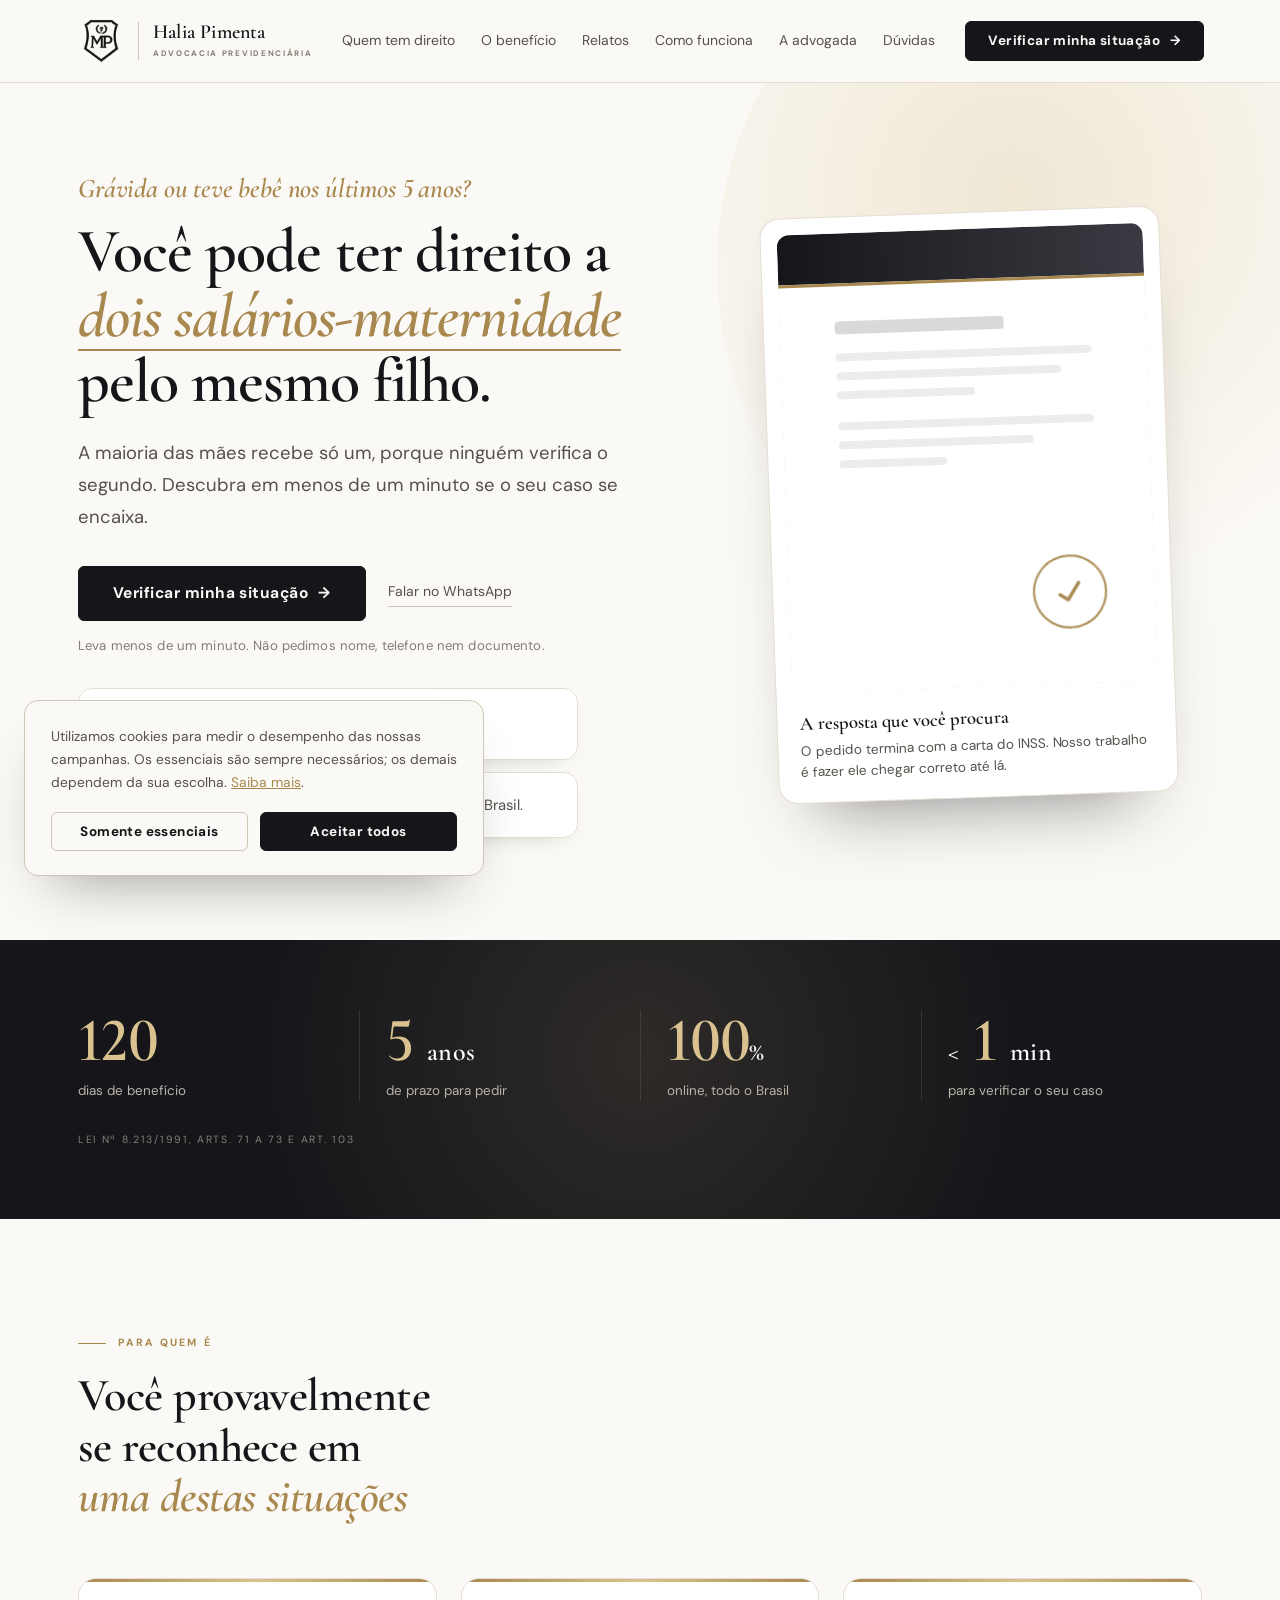
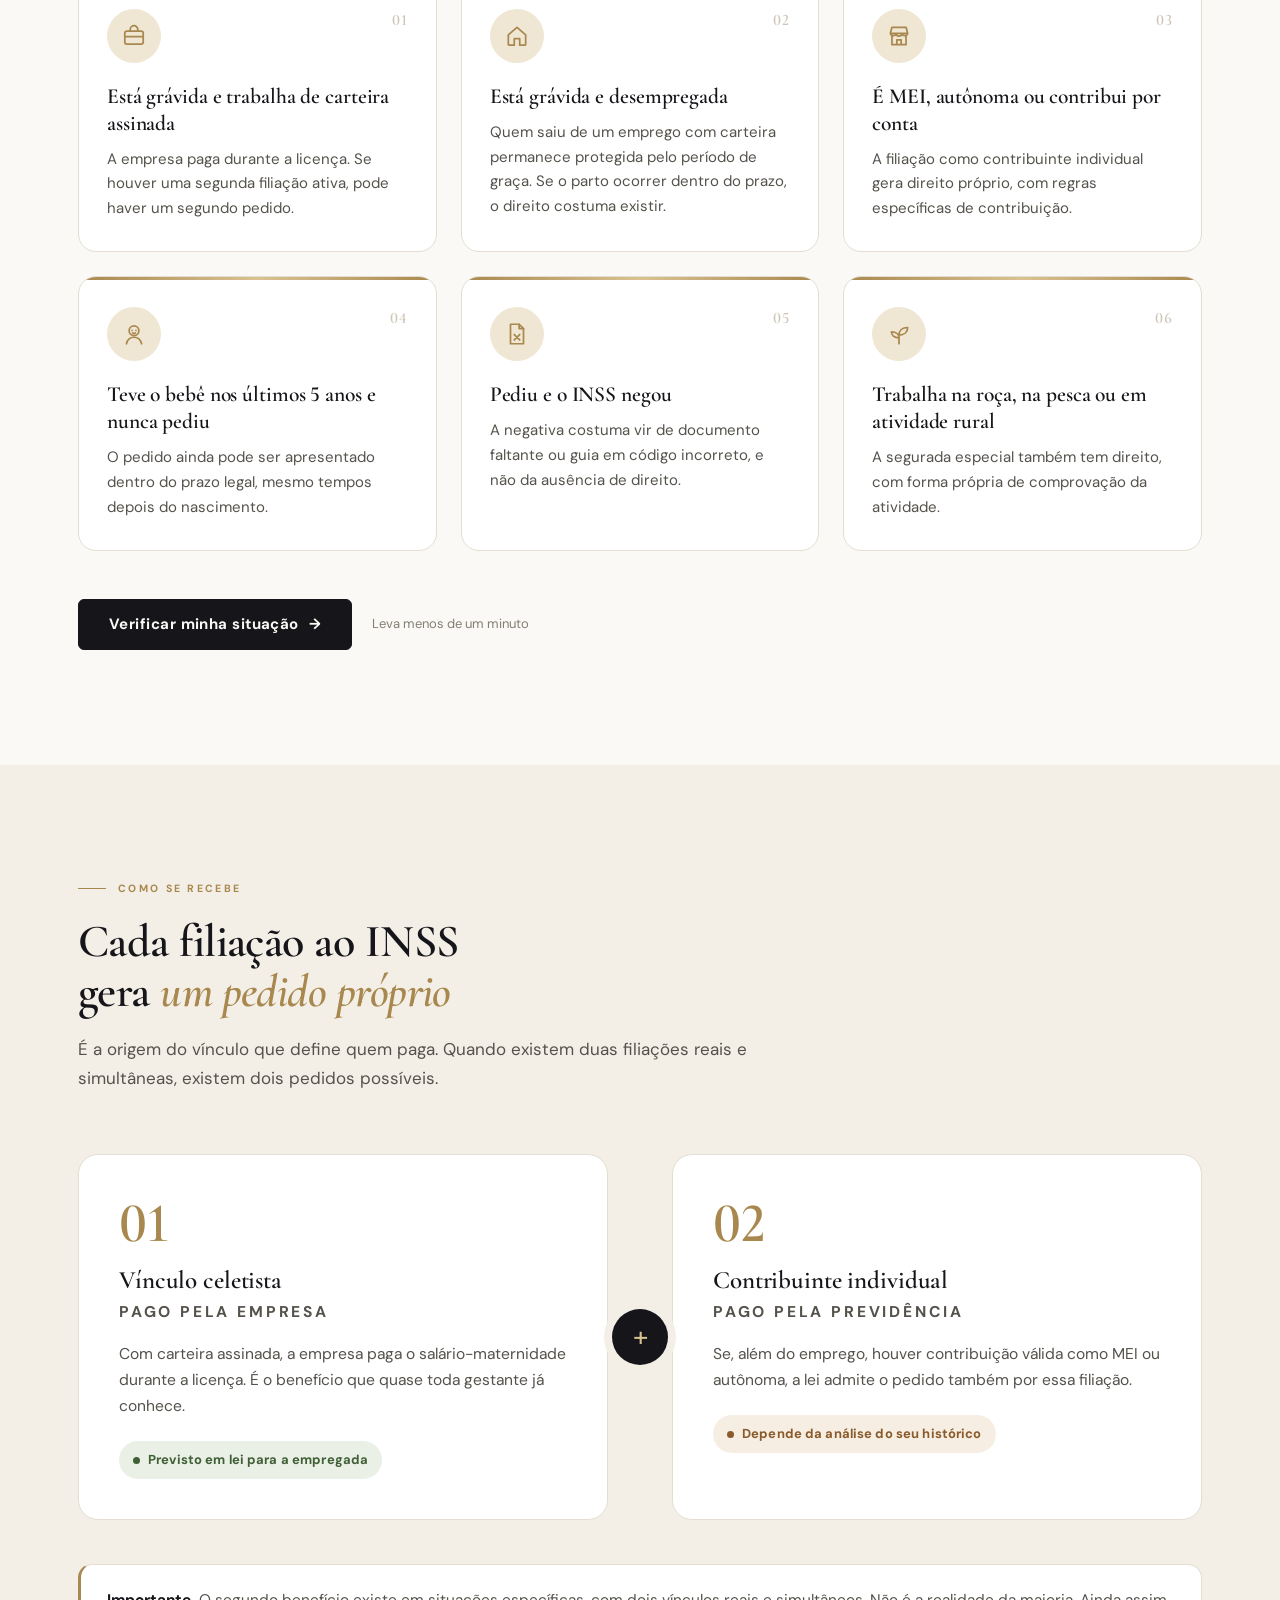
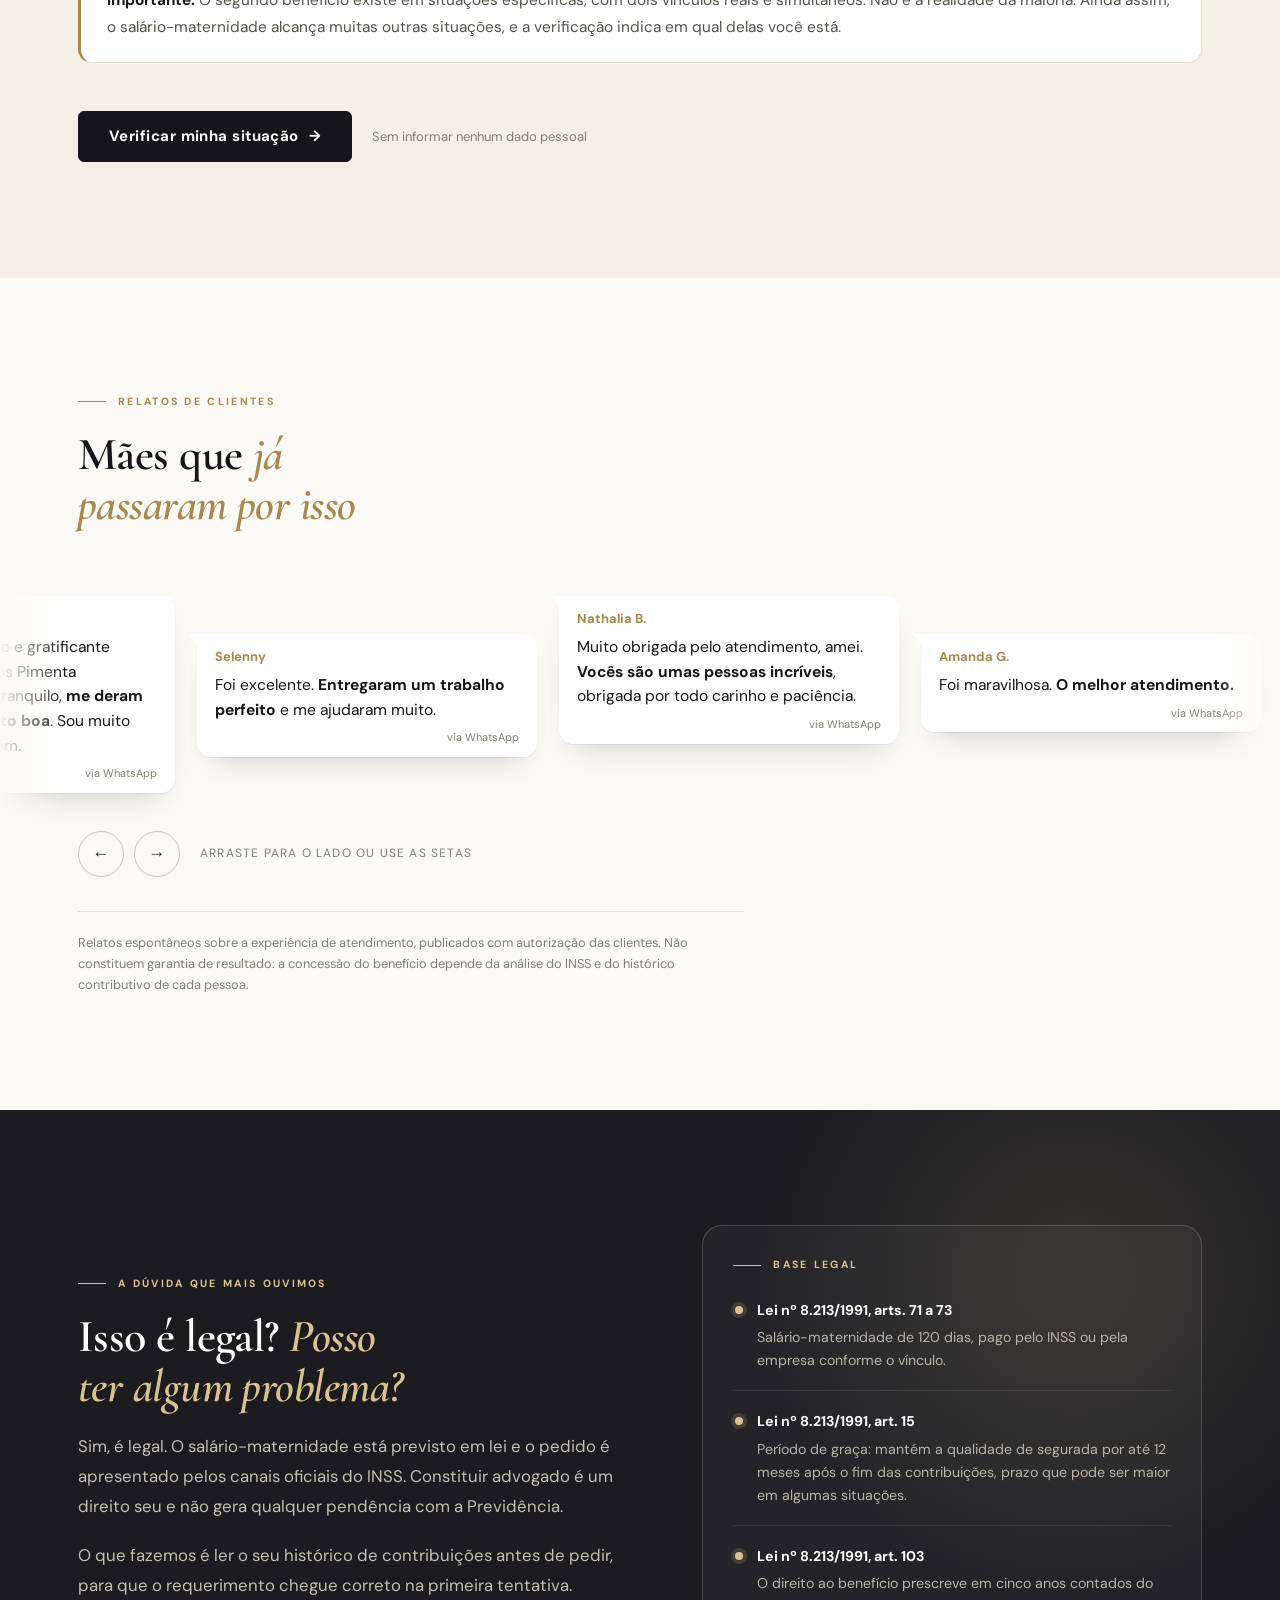
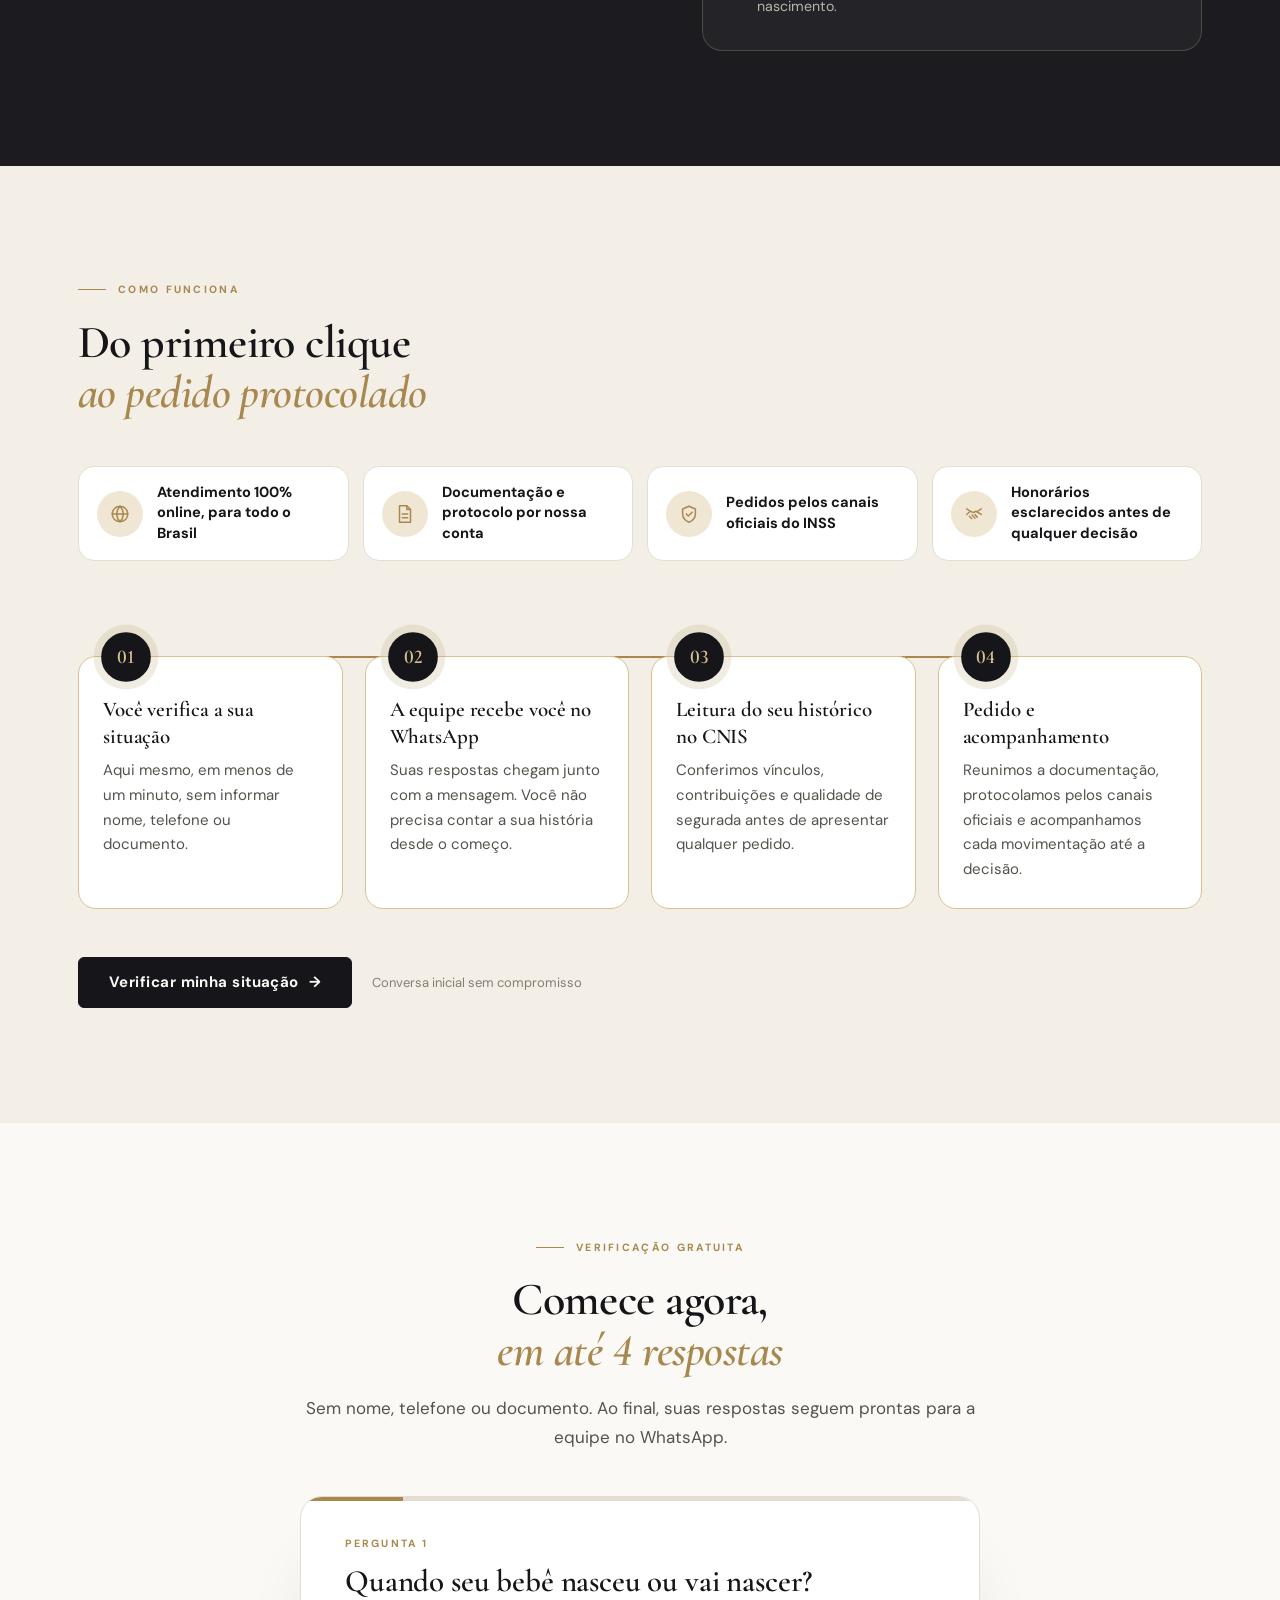
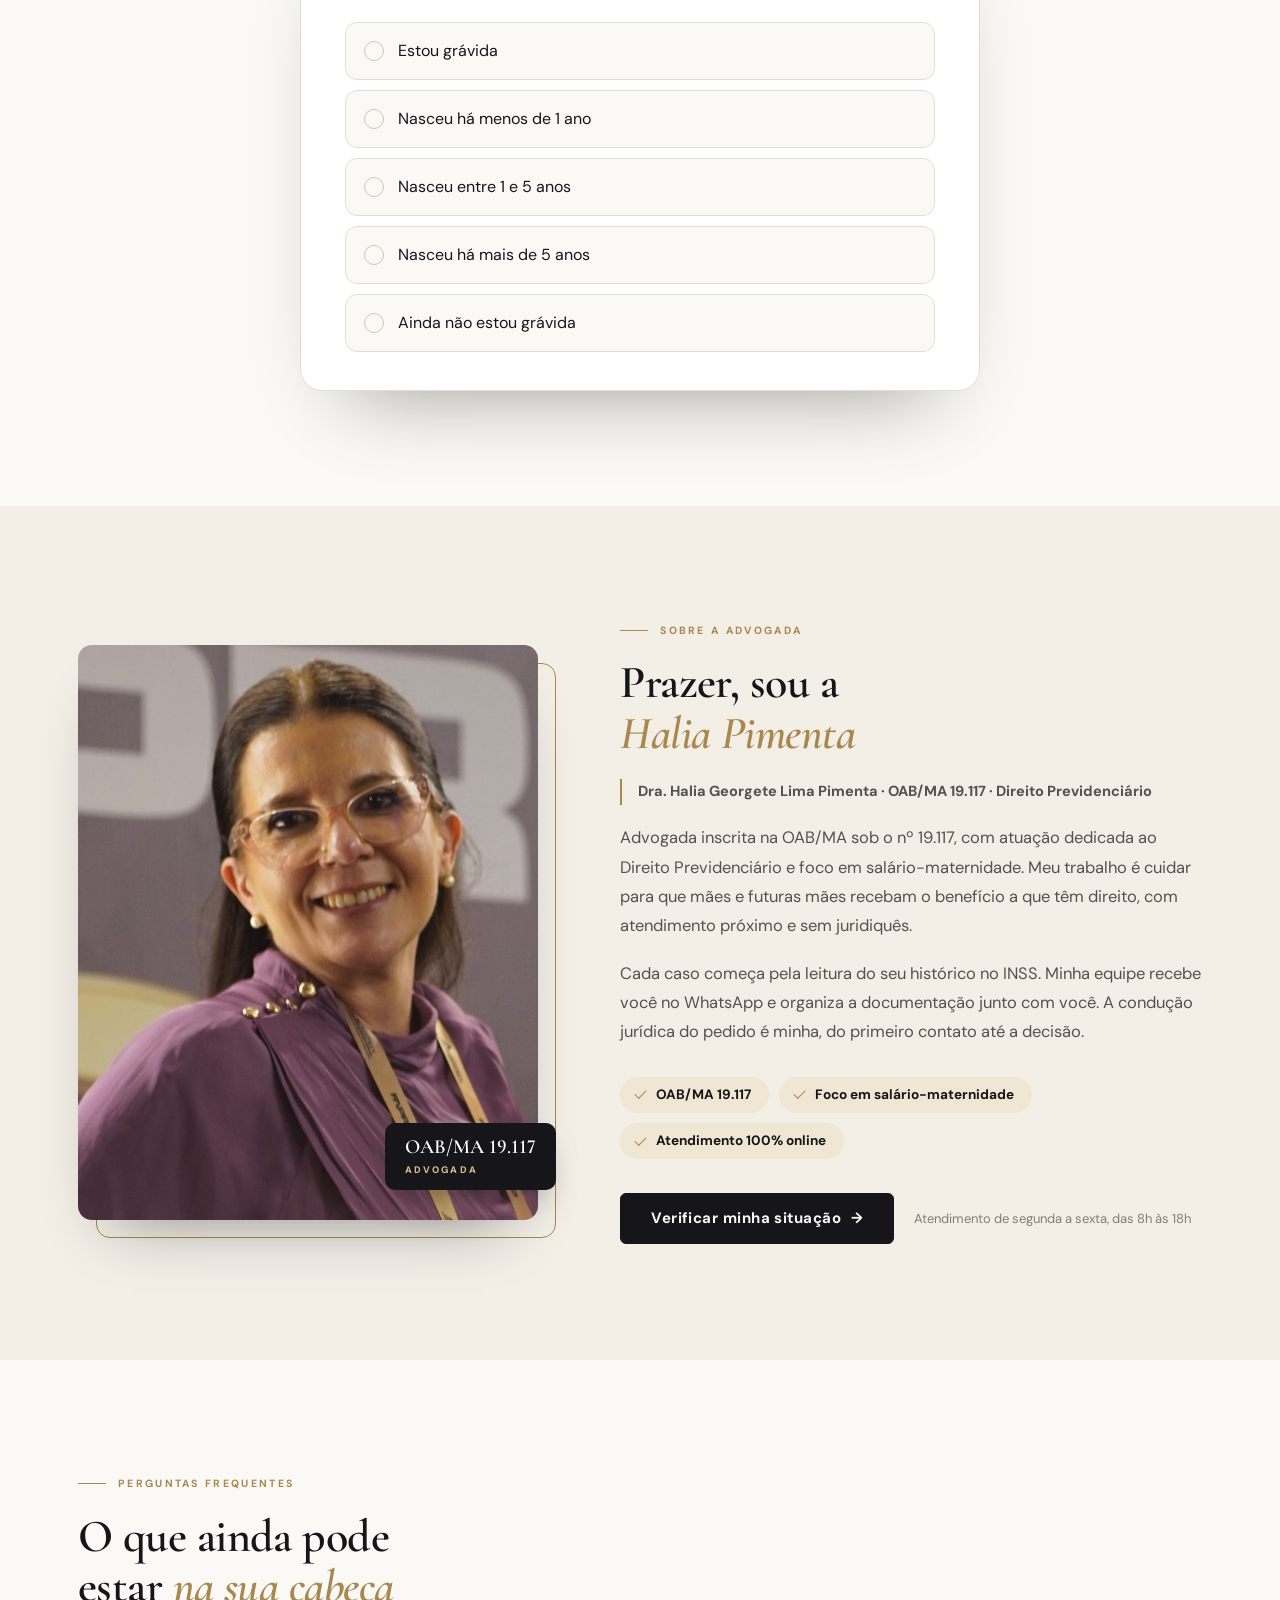
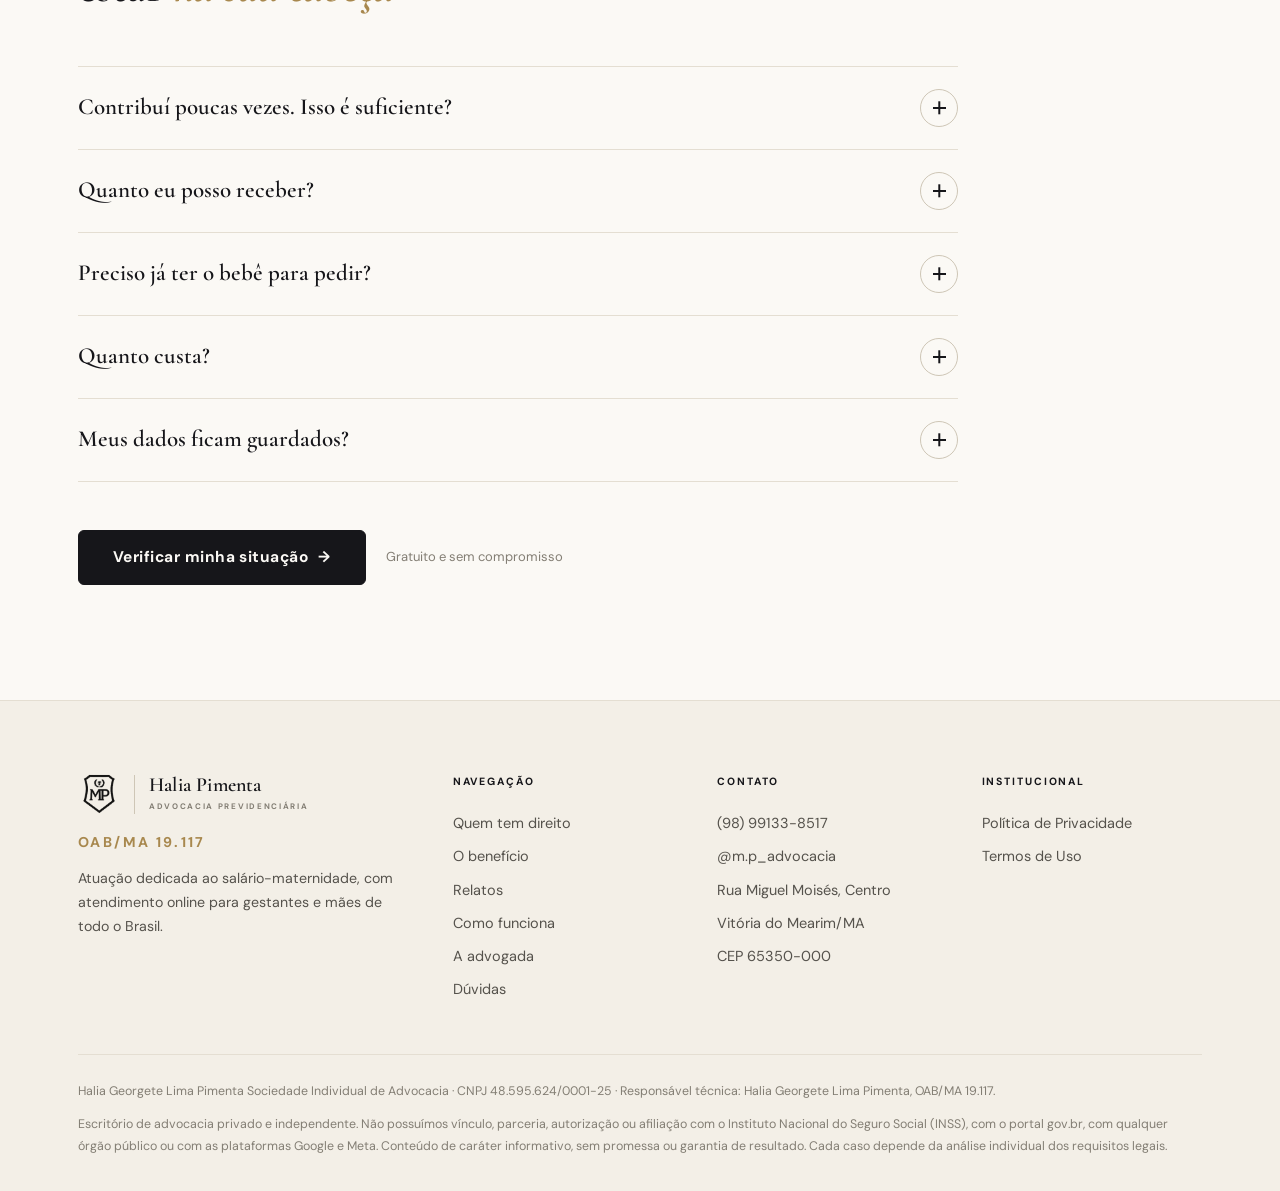
==== commit a2a0b72d: "Hero com carta de concessao, navegacao lateral no mobile e blocos animados - Hero em duas colunas co" ====
--- a/index.html
+++ b/index.html
@@ -14,16 +14,36 @@
 
 <link rel="preconnect" href="https://fonts.googleapis.com">
 <link rel="preconnect" href="https://fonts.gstatic.com" crossorigin>
-<link rel="preload" as="style" href="https://fonts.googleapis.com/css2?family=Cormorant+Garamond:wght@500;600&family=DM+Sans:wght@400;700&display=swap">
-<link rel="stylesheet" href="https://fonts.googleapis.com/css2?family=Cormorant+Garamond:wght@500;600&family=DM+Sans:wght@400;700&display=swap" media="print" onload="this.media='all'">
-<noscript><link rel="stylesheet" href="https://fonts.googleapis.com/css2?family=Cormorant+Garamond:wght@500;600&family=DM+Sans:wght@400;700&display=swap"></noscript>
+<link rel="preload" as="style" href="https://fonts.googleapis.com/css2?family=Cormorant+Garamond:ital,wght@0,500;0,600;1,500;1,600&family=DM+Sans:wght@400;700&display=swap">
+<link rel="stylesheet" href="https://fonts.googleapis.com/css2?family=Cormorant+Garamond:ital,wght@0,500;0,600;1,500;1,600&family=DM+Sans:wght@400;700&display=swap" media="print" onload="this.media='all'">
+<noscript><link rel="stylesheet" href="https://fonts.googleapis.com/css2?family=Cormorant+Garamond:ital,wght@0,500;0,600;1,500;1,600&family=DM+Sans:wght@400;700&display=swap"></noscript>
 <link rel="stylesheet" href="styles.css">
 </head>
 <body>
 
+<!-- Ícones de traço, reaproveitados pelos cartões. -->
+<svg width="0" height="0" style="position:absolute" aria-hidden="true">
+  <symbol id="i-carteira" viewBox="0 0 24 24"><rect x="3.5" y="7.5" width="17" height="12" rx="2"/><path d="M8.5 7.5V6a3.5 3.5 0 0 1 7 0v1.5M3.5 12.5h17"/></symbol>
+  <symbol id="i-casa" viewBox="0 0 24 24"><path d="M4 11 12 4l8 7v8.5a1 1 0 0 1-1 1h-4.5v-6h-5v6H5a1 1 0 0 1-1-1z"/></symbol>
+  <symbol id="i-loja" viewBox="0 0 24 24"><path d="M4 9.5 5.5 4h13L20 9.5M4 9.5h16M4 9.5a2.7 2.7 0 0 0 5.3 0 2.7 2.7 0 0 0 5.4 0 2.7 2.7 0 0 0 5.3 0M5.5 12v8h13v-8M10 20v-4.5h4V20"/></symbol>
+  <symbol id="i-bebe" viewBox="0 0 24 24"><circle cx="12" cy="9" r="4.5"/><path d="M10.2 8.6h.01M13.8 8.6h.01M10.6 11c.9.7 1.9.7 2.8 0M5 21c1-4 3.6-6 7-6s6 2 7 6"/></symbol>
+  <symbol id="i-negado" viewBox="0 0 24 24"><path d="M6 3h8l4 4v14H6z"/><path d="M14 3v4h4M9.5 12.5l5 5M14.5 12.5l-5 5"/></symbol>
+  <symbol id="i-rural" viewBox="0 0 24 24"><path d="M12 21v-8M12 13c0-4 3-7 8-7 0 4-3 7-8 7zM12 15.5c0-3-2.5-5.5-7-5.5 0 3 2.5 5.5 7 5.5z"/></symbol>
+  <symbol id="i-online" viewBox="0 0 24 24"><circle cx="12" cy="12" r="8.5"/><path d="M3.5 12h17M12 3.5c2.4 2.4 3.5 5.3 3.5 8.5s-1.1 6.1-3.5 8.5M12 3.5C9.6 5.9 8.5 8.8 8.5 12s1.1 6.1 3.5 8.5"/></symbol>
+  <symbol id="i-doc" viewBox="0 0 24 24"><path d="M6 3h8l4 4v14H6z"/><path d="M14 3v4h4M9 12h6M9 16h6"/></symbol>
+  <symbol id="i-escudo" viewBox="0 0 24 24"><path d="M12 3.5 5 6.5v5c0 4.4 3 8 7 9.5 4-1.5 7-5.1 7-9.5v-5z"/><path d="m9 12 2.2 2.2L15.5 10"/></symbol>
+  <symbol id="i-acordo" viewBox="0 0 24 24"><path d="M4 12.5 8 9l3.5 1.5L14 9l6 3.5M8 9 4 6.5M16 9l4-2.5M7 14.5l2.5 2.5M10 13l3 3.5M13 12.5l2.5 3"/></symbol>
+  <symbol id="i-check" viewBox="0 0 24 24"><path d="m5 12.5 4.5 4.5L19 7.5"/></symbol>
+</svg>
+
 <!-- ===================== CABEÇALHO ===================== -->
 <header class="topo">
   <div class="wrap">
+    <!-- Mobile: três linhas no canto esquerdo abrem a barra lateral. -->
+    <button type="button" class="menu-btn" id="menuBtn" aria-label="Abrir menu de navegação"
+            aria-controls="gaveta" aria-expanded="false">
+      <span></span><span></span><span></span>
+    </button>
     <a class="marca" href="#topo" aria-label="Halia Pimenta, Advocacia Previdenciária">
       <span class="marca-selo" aria-hidden="true">
         <i>H</i>
@@ -33,22 +53,57 @@
     </a>
     <!-- Âncoras também servem como sitelinks nos anúncios. -->
     <nav class="menu" aria-label="Navegação principal">
-      <a href="#quem-tem-direito">Quem tem direito</a>
-      <a href="#relatos">Relatos</a>
-      <a href="#o-beneficio">O benefício</a>
-      <a href="#atendimento">Atendimento</a>
-      <a href="#advogada">A advogada</a>
-      <a href="#duvidas">Dúvidas</a>
+      <a href="#quem-tem-direito" data-secao="quem-tem-direito">Quem tem direito</a>
+      <a href="#o-beneficio" data-secao="o-beneficio">O benefício</a>
+      <a href="#relatos" data-secao="relatos">Relatos</a>
+      <a href="#atendimento" data-secao="atendimento">Como funciona</a>
+      <a href="#advogada" data-secao="advogada">A advogada</a>
+      <a href="#duvidas" data-secao="duvidas">Dúvidas</a>
     </nav>
     <button type="button" class="btn" data-quiz="header">Verificar minha situação</button>
   </div>
 </header>
 
+<!-- ===================== BARRA LATERAL (MOBILE) ===================== -->
+<div class="gaveta" id="gaveta" aria-hidden="true">
+  <div class="gaveta-fundo" data-fechar-menu></div>
+  <nav class="gaveta-painel" role="dialog" aria-modal="true" aria-label="Menu de navegação">
+    <div class="gaveta-topo">
+      <span class="marca">
+        <span class="marca-selo" aria-hidden="true">
+          <i>H</i>
+          <img src="img/logo.png" width="256" height="256" alt="" onerror="this.remove()">
+        </span>
+        <span class="marca-txt"><b>Halia Pimenta</b><small>Advocacia Previdenciária</small></span>
+      </span>
+      <button type="button" class="gaveta-fechar" data-fechar-menu aria-label="Fechar menu">&times;</button>
+    </div>
+
+    <ol class="gaveta-links">
+      <li><a href="#topo" data-secao="topo"><span>01</span>Início</a></li>
+      <li><a href="#quem-tem-direito" data-secao="quem-tem-direito"><span>02</span>Quem tem direito</a></li>
+      <li><a href="#o-beneficio" data-secao="o-beneficio"><span>03</span>O benefício</a></li>
+      <li><a href="#relatos" data-secao="relatos"><span>04</span>Relatos de clientes</a></li>
+      <li><a href="#atendimento" data-secao="atendimento"><span>05</span>Como funciona</a></li>
+      <li><a href="#verificar" data-secao="verificar"><span>06</span>Verificação</a></li>
+      <li><a href="#advogada" data-secao="advogada"><span>07</span>A advogada</a></li>
+      <li><a href="#duvidas" data-secao="duvidas"><span>08</span>Dúvidas</a></li>
+    </ol>
+
+    <div class="gaveta-acoes">
+      <button type="button" class="btn" data-quiz="menu">Verificar minha situação</button>
+      <a class="hedge" data-hedge="menu" href="https://wa.me/5598991338517" target="_blank" rel="noopener">Falar no WhatsApp</a>
+    </div>
+
+    <p class="gaveta-rodape">Dra. Halia Pimenta · OAB/MA 19.117<br>Atendimento 100% online, para todo o Brasil</p>
+  </nav>
+</div>
+
 <main>
 
 <!-- ===================== 1. PROMESSA ===================== -->
 <section class="hero" id="topo">
-  <div class="wrap">
+  <div class="wrap hero-grid">
     <div class="hero-texto">
       <p class="chamada">Grávida ou teve bebê nos últimos 5 anos?</p>
 
@@ -63,79 +118,163 @@
       </div>
 
       <p class="hero-nota">Leva menos de um minuto. Não pedimos nome, telefone nem documento.</p>
-    </div>
-  </div>
-</section>
-
-<div class="faixa-lei">
-  <div class="wrap reveal">
-    <span>Base legal</span>
-    <p>Salário-maternidade: <strong>Lei nº 8.213/1991, arts. 71 a 73</strong>. Duração de 120 dias,
-    pagos pelo INSS ou pela empresa conforme o vínculo.</p>
-  </div>
-</div>
+
+      <div class="destaques">
+        <p class="destaque"><svg aria-hidden="true"><use href="#i-bebe"/></svg>
+        <span>O pedido pode ser feito em até <b>5 anos</b> depois do nascimento.</span></p>
+        <p class="destaque"><svg aria-hidden="true"><use href="#i-escudo"/></svg>
+        <span>Atendimento <b>sigiloso</b> e <b>100% online</b>, para todo o Brasil.</span></p>
+      </div>
+    </div>
+
+    <!-- Prova do hero. Quando a carta real chegar, basta descomentar a <img> com o arquivo
+         img/caso-1.webp (dados pessoais tarjados): o selo "Caso real" e a legenda de caso
+         aparecem sozinhos. Sem imagem, o cartão mostra um documento ilustrativo e não
+         afirma caso nenhum. -->
+    <div class="hero-prova">
+      <figure class="provinha">
+        <span class="provinha-selo" aria-hidden="true">Caso<br>real</span>
+        <div class="provinha-doc">
+          <div class="doc-ilustra" aria-hidden="true">
+            <i></i><i></i><i></i><i></i><i></i><i></i><i></i>
+            <span class="doc-check"><svg><use href="#i-check"/></svg></span>
+          </div>
+          <!-- <img src="img/caso-1.webp" width="600" height="750" alt="Carta de concessão de salário-maternidade emitida pelo INSS, com dados pessoais ocultos"> -->
+        </div>
+        <figcaption>
+          <span class="leg-caso"><b>Carta de concessão emitida</b>
+          Documento oficial do INSS confirmando o benefício, obtido após análise jurídica do caso.</span>
+          <span class="leg-ilustra"><b>A resposta que você procura</b>
+          O pedido termina com a carta do INSS. Nosso trabalho é fazer ele chegar correto até lá.</span>
+        </figcaption>
+      </figure>
+    </div>
+  </div>
+</section>
+
+<!-- ===================== NÚMEROS ===================== -->
+<section class="numeros" aria-label="O benefício em números">
+  <div class="wrap">
+    <div class="numeros-grid">
+      <div class="stat"><b><span data-count="120">120</span></b><small>dias de benefício</small></div>
+      <div class="stat"><b><span data-count="5">5</span> <i>anos</i></b><small>de prazo para pedir</small></div>
+      <div class="stat"><b><span data-count="100">100</span><i>%</i></b><small>online, todo o Brasil</small></div>
+      <div class="stat"><b><i>&lt;</i> <span data-count="1">1</span> <i>min</i></b><small>para verificar o seu caso</small></div>
+    </div>
+    <p class="numeros-lei">Lei nº 8.213/1991, arts. 71 a 73 e art. 103</p>
+  </div>
+</section>
 
 <!-- ===================== 2. IDENTIFICAÇÃO ===================== -->
-<section id="quem-tem-direito" class="sec-papel2">
-  <div class="wrap reveal">
-    <div class="regua"></div>
-    <span class="eyebrow">Para quem é</span>
-    <h2 class="tit">Você provavelmente se reconhece em uma destas situações</h2>
-
-    <div class="casos">
-      <article class="caso">
+<section id="quem-tem-direito">
+  <div class="wrap">
+    <div class="cab reveal">
+      <span class="eyebrow">Para quem é</span>
+      <h2 class="tit">Você provavelmente se reconhece em <em>uma destas situações</em></h2>
+    </div>
+
+    <div class="cards-casos">
+      <article class="card-caso">
+        <span class="card-ico"><svg aria-hidden="true"><use href="#i-carteira"/></svg></span>
+        <span class="card-n">01</span>
         <h3>Está grávida e trabalha de carteira assinada</h3>
         <p>A empresa paga durante a licença. Se houver uma segunda filiação ativa, pode haver um
         segundo pedido.</p>
       </article>
-      <article class="caso">
+      <article class="card-caso">
+        <span class="card-ico"><svg aria-hidden="true"><use href="#i-casa"/></svg></span>
+        <span class="card-n">02</span>
         <h3>Está grávida e desempregada</h3>
         <p>Quem saiu de um emprego com carteira permanece protegida pelo período de graça. Se o
         parto ocorrer dentro do prazo, o direito costuma existir.</p>
       </article>
-      <article class="caso">
+      <article class="card-caso">
+        <span class="card-ico"><svg aria-hidden="true"><use href="#i-loja"/></svg></span>
+        <span class="card-n">03</span>
         <h3>É MEI, autônoma ou contribui por conta</h3>
         <p>A filiação como contribuinte individual gera direito próprio, com regras específicas de
         contribuição.</p>
       </article>
-      <article class="caso">
+      <article class="card-caso">
+        <span class="card-ico"><svg aria-hidden="true"><use href="#i-bebe"/></svg></span>
+        <span class="card-n">04</span>
         <h3>Teve o bebê nos últimos 5 anos e nunca pediu</h3>
         <p>O pedido ainda pode ser apresentado dentro do prazo legal, mesmo tempos depois do
         nascimento.</p>
       </article>
-      <article class="caso">
+      <article class="card-caso">
+        <span class="card-ico"><svg aria-hidden="true"><use href="#i-negado"/></svg></span>
+        <span class="card-n">05</span>
         <h3>Pediu e o INSS negou</h3>
         <p>A negativa costuma vir de documento faltante ou guia em código incorreto, e não da
         ausência de direito.</p>
       </article>
-      <article class="caso">
+      <article class="card-caso">
+        <span class="card-ico"><svg aria-hidden="true"><use href="#i-rural"/></svg></span>
+        <span class="card-n">06</span>
         <h3>Trabalha na roça, na pesca ou em atividade rural</h3>
         <p>A segurada especial também tem direito, com forma própria de comprovação da atividade.</p>
       </article>
     </div>
 
-    <div class="acao-secao">
+    <div class="acao-secao reveal">
       <button type="button" class="btn" data-quiz="identificacao">Verificar minha situação</button>
       <span>Leva menos de um minuto</span>
     </div>
   </div>
 </section>
 
-<div class="faixa-lei">
-  <div class="wrap reveal">
-    <span>Base legal</span>
-    <p>Período de graça: <strong>Lei nº 8.213/1991, art. 15</strong>. Mantém a qualidade de
-    segurada por até 12 meses após o fim das contribuições, prazo que pode ser maior em algumas
-    situações.</p>
-  </div>
-</div>
-
-<!-- ===================== 3. RELATOS ===================== -->
+<!-- ===================== 3. COMO RECEBER ===================== -->
+<section id="o-beneficio" class="sec-papel2">
+  <div class="wrap">
+    <div class="cab reveal">
+      <span class="eyebrow">Como se recebe</span>
+      <h2 class="tit">Cada filiação ao INSS gera <em>um pedido próprio</em></h2>
+      <p class="sub">É a origem do vínculo que define quem paga. Quando existem duas filiações reais
+      e simultâneas, existem dois pedidos possíveis.</p>
+    </div>
+
+    <div class="comparativo">
+      <div class="via">
+        <span class="via-ordem">01</span>
+        <h3>Vínculo celetista</h3>
+        <p class="via-fonte">Pago pela empresa</p>
+        <p>Com carteira assinada, a empresa paga o salário-maternidade durante a licença. É o
+        benefício que quase toda gestante já conhece.</p>
+        <span class="via-estado garantido">Previsto em lei para a empregada</span>
+      </div>
+
+      <span class="via-mais reveal" aria-hidden="true">+</span>
+
+      <div class="via">
+        <span class="via-ordem">02</span>
+        <h3>Contribuinte individual</h3>
+        <p class="via-fonte">Pago pela Previdência</p>
+        <p>Se, além do emprego, houver contribuição válida como MEI ou autônoma, a lei admite o
+        pedido também por essa filiação.</p>
+        <span class="via-estado condicional">Depende da análise do seu histórico</span>
+      </div>
+    </div>
+
+    <p class="ressalva reveal"><strong>Importante.</strong> O segundo benefício existe em situações
+    específicas, com dois vínculos reais e simultâneos. Não é a realidade da maioria. Ainda assim,
+    o salário-maternidade alcança muitas outras situações, e a verificação indica em qual delas
+    você está.</p>
+
+    <div class="acao-secao reveal">
+      <button type="button" class="btn" data-quiz="beneficio">Verificar minha situação</button>
+      <span>Sem informar nenhum dado pessoal</span>
+    </div>
+  </div>
+</section>
+
+<!-- ===================== 4. RELATOS ===================== -->
 <section id="relatos" class="relatos">
-  <div class="wrap reveal">
-    <div class="regua"></div>
-    <span class="eyebrow">Relatos de clientes</span>
-    <h2 class="tit">Mães que já passaram por isso</h2>
+  <div class="wrap">
+    <div class="cab reveal">
+      <span class="eyebrow">Relatos de clientes</span>
+      <h2 class="tit">Mães que <em>já passaram por isso</em></h2>
+    </div>
   </div>
 
   <!-- Mensagens transcritas dos prints, em formato de conversa. O script clona a
@@ -190,126 +329,114 @@
   </div>
 </section>
 
-<!-- ===================== 4. COMO RECEBER ===================== -->
-<section id="o-beneficio" class="sec-papel2">
-  <div class="wrap reveal">
-    <div class="regua"></div>
-    <span class="eyebrow">Como se recebe</span>
-    <h2 class="tit">Cada filiação ao INSS gera um pedido próprio</h2>
-    <p class="sub">É a origem do vínculo que define quem paga. Quando existem duas filiações reais
-    e simultâneas, existem dois pedidos possíveis.</p>
-
-    <div class="comparativo">
-      <div class="via">
-        <span class="via-ordem">01</span>
-        <h3>Vínculo celetista</h3>
-        <p class="via-fonte">Pago pela empresa</p>
-        <p>Com carteira assinada, a empresa paga o salário-maternidade durante a licença. É o
-        benefício que quase toda gestante já conhece.</p>
-        <span class="via-estado garantido">Direito assegurado pela CLT</span>
-      </div>
-
-      <div class="via">
-        <span class="via-ordem">02</span>
-        <h3>Contribuinte individual</h3>
-        <p class="via-fonte">Pago pela Previdência</p>
-        <p>Se, além do emprego, houver contribuição válida como MEI ou autônoma, a lei admite o
-        pedido também por essa filiação.</p>
-        <span class="via-estado condicional">Depende da análise do seu histórico</span>
-      </div>
-    </div>
-
-    <p class="ressalva"><strong>Importante.</strong> O segundo benefício existe em situações
-    específicas, com dois vínculos reais e simultâneos. Não é a realidade da maioria. Ainda assim,
-    o salário-maternidade alcança muitas outras situações, e a verificação indica em qual delas
-    você está.</p>
-
-    <div class="acao-secao">
-      <button type="button" class="btn" data-quiz="beneficio">Verificar minha situação</button>
-      <span>Sem informar nenhum dado pessoal</span>
-    </div>
-  </div>
-</section>
-
-<!-- ===================== DÚVIDA PRINCIPAL ===================== -->
-<section class="duvida-central">
-  <div class="wrap reveal">
-    <span class="eyebrow">A dúvida que mais ouvimos</span>
-    <h2>Isso é legal? Posso ter algum problema?</h2>
-    <p>Sim, é legal. O salário-maternidade está previsto em lei e o pedido é apresentado pelos
-    canais oficiais do INSS. Constituir advogado é um direito seu e não gera qualquer pendência
-    com a Previdência.</p>
-    <p>O que fazemos é ler o seu histórico de contribuições antes de pedir, para que o
-    requerimento chegue correto na primeira tentativa.</p>
-  </div>
-</section>
-
-<div class="faixa-lei">
-  <div class="wrap reveal">
-    <span>Base legal</span>
-    <p>Prazo para pedir: <strong>Lei nº 8.213/1991, art. 103</strong>. O direito ao benefício
-    prescreve em cinco anos contados do nascimento.</p>
-  </div>
-</div>
-
-<!-- ===================== 5. ATENDIMENTO ===================== -->
-<section id="atendimento">
-  <div class="wrap reveal">
-    <div class="regua"></div>
-    <span class="eyebrow">Como trabalhamos</span>
-    <h2 class="tit">Do primeiro clique ao pedido protocolado</h2>
-
-    <div class="trabalho">
-      <ul class="compromissos-claro">
-        <li>Atendimento integralmente online, para todo o Brasil</li>
-        <li>Documentação e protocolo por nossa conta</li>
-        <li>Pedidos apresentados pelos canais oficiais do INSS</li>
-        <li>Honorários esclarecidos antes de qualquer decisão</li>
-      </ul>
-
-      <div class="etapas">
-        <article class="etapa">
-          <span class="etapa-n">01</span>
-          <div>
-            <h3>Você verifica a sua situação</h3>
-            <p>Aqui mesmo, em menos de um minuto, sem informar nome, telefone ou documento.</p>
-          </div>
-        </article>
-        <article class="etapa">
-          <span class="etapa-n">02</span>
-          <div>
-            <h3>A equipe recebe você no WhatsApp</h3>
-            <p>Suas respostas chegam junto com a mensagem. Você não precisa contar a sua história
-            desde o começo.</p>
-          </div>
-        </article>
-        <article class="etapa">
-          <span class="etapa-n">03</span>
-          <div>
-            <h3>Leitura do seu histórico no CNIS</h3>
-            <p>Conferimos vínculos, contribuições e qualidade de segurada antes de apresentar
-            qualquer pedido.</p>
-          </div>
-        </article>
-        <article class="etapa">
-          <span class="etapa-n">04</span>
-          <div>
-            <h3>Pedido e acompanhamento</h3>
-            <p>Reunimos a documentação, protocolamos pelos canais oficiais e acompanhamos cada
-            movimentação até a decisão.</p>
-          </div>
-        </article>
-      </div>
-    </div>
-
-    <div class="acao-secao">
+<!-- ===================== 5. DÚVIDA PRINCIPAL + BASE LEGAL ===================== -->
+<section class="duvida sec-escura">
+  <div class="wrap duvida-grid">
+    <div class="reveal">
+      <span class="eyebrow">A dúvida que mais ouvimos</span>
+      <h2 class="tit">Isso é legal? <em>Posso ter algum problema?</em></h2>
+      <p class="txt">Sim, é legal. O salário-maternidade está previsto em lei e o pedido é
+      apresentado pelos canais oficiais do INSS. Constituir advogado é um direito seu e não gera
+      qualquer pendência com a Previdência.</p>
+      <p class="txt">O que fazemos é ler o seu histórico de contribuições antes de pedir, para que o
+      requerimento chegue correto na primeira tentativa.</p>
+    </div>
+
+    <aside class="base-legal reveal" aria-label="Base legal">
+      <span class="eyebrow">Base legal</span>
+      <dl>
+        <div><dt>Lei nº 8.213/1991, arts. 71 a 73</dt>
+        <dd>Salário-maternidade de 120 dias, pago pelo INSS ou pela empresa conforme o vínculo.</dd></div>
+        <div><dt>Lei nº 8.213/1991, art. 15</dt>
+        <dd>Período de graça: mantém a qualidade de segurada por até 12 meses após o fim das
+        contribuições, prazo que pode ser maior em algumas situações.</dd></div>
+        <div><dt>Lei nº 8.213/1991, art. 103</dt>
+        <dd>O direito ao benefício prescreve em cinco anos contados do nascimento.</dd></div>
+      </dl>
+    </aside>
+  </div>
+</section>
+
+<!-- ===================== 6. ATENDIMENTO ===================== -->
+<section id="atendimento" class="sec-papel2">
+  <div class="wrap">
+    <div class="cab reveal">
+      <span class="eyebrow">Como funciona</span>
+      <h2 class="tit">Do primeiro clique <em>ao pedido protocolado</em></h2>
+    </div>
+
+    <ul class="compromissos">
+      <li><span class="card-ico"><svg aria-hidden="true"><use href="#i-online"/></svg></span>
+        Atendimento 100% online, para todo o Brasil</li>
+      <li><span class="card-ico"><svg aria-hidden="true"><use href="#i-doc"/></svg></span>
+        Documentação e protocolo por nossa conta</li>
+      <li><span class="card-ico"><svg aria-hidden="true"><use href="#i-escudo"/></svg></span>
+        Pedidos pelos canais oficiais do INSS</li>
+      <li><span class="card-ico"><svg aria-hidden="true"><use href="#i-acordo"/></svg></span>
+        Honorários esclarecidos antes de qualquer decisão</li>
+    </ul>
+
+    <div class="etapas" id="etapas">
+      <article class="etapa">
+        <span class="etapa-n">01</span>
+        <h3>Você verifica a sua situação</h3>
+        <p>Aqui mesmo, em menos de um minuto, sem informar nome, telefone ou documento.</p>
+      </article>
+      <article class="etapa">
+        <span class="etapa-n">02</span>
+        <h3>A equipe recebe você no WhatsApp</h3>
+        <p>Suas respostas chegam junto com a mensagem. Você não precisa contar a sua história
+        desde o começo.</p>
+      </article>
+      <article class="etapa">
+        <span class="etapa-n">03</span>
+        <h3>Leitura do seu histórico no CNIS</h3>
+        <p>Conferimos vínculos, contribuições e qualidade de segurada antes de apresentar
+        qualquer pedido.</p>
+      </article>
+      <article class="etapa">
+        <span class="etapa-n">04</span>
+        <h3>Pedido e acompanhamento</h3>
+        <p>Reunimos a documentação, protocolamos pelos canais oficiais e acompanhamos cada
+        movimentação até a decisão.</p>
+      </article>
+    </div>
+
+    <div class="acao-secao reveal">
       <button type="button" class="btn" data-quiz="atendimento">Verificar minha situação</button>
       <span>Conversa inicial sem compromisso</span>
     </div>
   </div>
 </section>
 
-<!-- ===================== 6. QUEM RESOLVE ===================== -->
+<!-- ===================== 7. VERIFICAÇÃO NA PÁGINA ===================== -->
+<!-- A primeira pergunta do quiz já aparece aqui. Ao escolher, o modal abre
+     direto na pergunta seguinte, com a resposta registrada. -->
+<section id="verificar" class="verificar">
+  <div class="wrap">
+    <div class="cab cab-centro reveal">
+      <span class="eyebrow">Verificação gratuita</span>
+      <h2 class="tit">Comece agora, <em>em até 4 respostas</em></h2>
+      <p class="sub">Sem nome, telefone ou documento. Ao final, suas respostas seguem prontas para a
+      equipe no WhatsApp.</p>
+    </div>
+
+    <div class="vq reveal">
+      <div class="vq-barra"><i></i></div>
+      <p class="vq-passo">Pergunta 1</p>
+      <h3 class="vq-pergunta">Quando seu bebê nasceu ou vai nascer?</h3>
+      <div class="vq-opcoes">
+        <button type="button" class="vq-op" data-v="gravida"><span class="b"></span>Estou grávida</button>
+        <button type="button" class="vq-op" data-v="menos1"><span class="b"></span>Nasceu há menos de 1 ano</button>
+        <button type="button" class="vq-op" data-v="1a5"><span class="b"></span>Nasceu entre 1 e 5 anos</button>
+        <button type="button" class="vq-op" data-v="mais5"><span class="b"></span>Nasceu há mais de 5 anos</button>
+        <button type="button" class="vq-op" data-v="naoainda"><span class="b"></span>Ainda não estou grávida</button>
+      </div>
+    </div>
+  </div>
+</section>
+
+<!-- ===================== 8. QUEM RESOLVE ===================== -->
 <section id="advogada" class="sobre sec-papel2">
   <div class="wrap">
     <div class="sobre-grid reveal">
@@ -323,9 +450,8 @@
       </figure>
 
       <div class="sobre-txt">
-        <div class="regua"></div>
         <span class="eyebrow">Sobre a advogada</span>
-        <h2 class="tit">Prazer, sou a Halia Pimenta</h2>
+        <h2 class="tit">Prazer, sou a <em>Halia Pimenta</em></h2>
 
         <p class="sobre-linha">Dra. Halia Georgete Lima Pimenta · OAB/MA 19.117 · Direito
         Previdenciário</p>
@@ -353,44 +479,45 @@
   </div>
 </section>
 
-<!-- ===================== 7. DÚVIDAS ===================== -->
+<!-- ===================== 9. DÚVIDAS ===================== -->
 <section id="duvidas" class="faq">
-  <div class="wrap reveal">
-    <div class="regua"></div>
-    <span class="eyebrow">Perguntas frequentes</span>
-    <h2 class="tit">O que ainda pode estar na sua cabeça</h2>
-
-    <div class="faq-lista">
+  <div class="wrap">
+    <div class="cab reveal">
+      <span class="eyebrow">Perguntas frequentes</span>
+      <h2 class="tit">O que ainda pode estar <em>na sua cabeça</em></h2>
+    </div>
+
+    <div class="faq-lista reveal">
       <details>
-        <summary>Contribuí poucas vezes. Isso é suficiente?</summary>
+        <summary>Contribuí poucas vezes. Isso é suficiente?<span class="faq-ico" aria-hidden="true"></span></summary>
         <p class="resp">Depende da sua categoria de segurada. As regras de carência variam entre
         empregada, contribuinte individual, facultativa e segurada especial. A análise do CNIS é o
         que responde com segurança no seu caso.</p>
       </details>
       <details>
-        <summary>Quanto eu posso receber?</summary>
+        <summary>Quanto eu posso receber?<span class="faq-ico" aria-hidden="true"></span></summary>
         <p class="resp">Depende do seu histórico de contribuições. Não estimamos valores sem antes
         analisar o CNIS, porque qualquer número dito fora dessa análise seria especulação.</p>
       </details>
       <details>
-        <summary>Preciso já ter o bebê para pedir?</summary>
+        <summary>Preciso já ter o bebê para pedir?<span class="faq-ico" aria-hidden="true"></span></summary>
         <p class="resp">O momento certo depende do seu caso: gestação, parto ou adoção. Na
         verificação e na conversa seguinte explicamos qual é a etapa adequada para você.</p>
       </details>
       <details>
-        <summary>Quanto custa?</summary>
+        <summary>Quanto custa?<span class="faq-ico" aria-hidden="true"></span></summary>
         <p class="resp">A conversa inicial é sem compromisso. Os honorários são esclarecidos de
         forma clara antes de qualquer decisão, observados os parâmetros da tabela da OAB.</p>
       </details>
       <details>
-        <summary>Meus dados ficam guardados?</summary>
+        <summary>Meus dados ficam guardados?<span class="faq-ico" aria-hidden="true"></span></summary>
         <p class="resp">A verificação não solicita nome, telefone ou documento, e nenhuma resposta
         é armazenada. Elas apenas compõem o texto da mensagem no seu próprio WhatsApp. Veja a
         <a href="politica-privacidade.html">Política de Privacidade</a>.</p>
       </details>
     </div>
 
-    <div class="acao-secao">
+    <div class="acao-secao reveal">
       <button type="button" class="btn btn-grande" data-quiz="faq">Verificar minha situação</button>
       <span>Gratuito e sem compromisso</span>
     </div>
@@ -420,9 +547,9 @@
         <h5>Navegação</h5>
         <ul class="rod-lista">
           <li><a href="#quem-tem-direito">Quem tem direito</a></li>
+          <li><a href="#o-beneficio">O benefício</a></li>
           <li><a href="#relatos">Relatos</a></li>
-          <li><a href="#o-beneficio">O benefício</a></li>
-          <li><a href="#atendimento">Atendimento</a></li>
+          <li><a href="#atendimento">Como funciona</a></li>
           <li><a href="#advogada">A advogada</a></li>
           <li><a href="#duvidas">Dúvidas</a></li>
         </ul>
--- a/styles.css
+++ b/styles.css
@@ -1,9 +1,9 @@
 /* ==========================================================================
    LP Salário-Maternidade — Dra. Halia Georgete Lima Pimenta · OAB/MA 19.117
 
-   Direção de arte: editorial sóbria. Papel quente, tinta grafite, ouro como
-   acento de hairline — nunca como ambiente. Composição assimétrica, alinhada
-   à esquerda, com filetes no lugar de cards e respiro no lugar de sombra.
+   Identidade: papel quente, tinta grafite, ouro como acento, Cormorant +
+   DM Sans. Blocos em cartões com ícones, números e movimento ao rolar,
+   sempre desligados por prefers-reduced-motion (regra no fim do arquivo).
    ========================================================================== */
 
 :root{
@@ -18,7 +18,7 @@
   --tinta-3:  #837E74;
   --grafite:  #1C1C20;
 
-  /* ouro — acento, não ambiente. Escurecido para passar contraste em creme. */
+  /* ouro — acento. Escurecido para passar contraste em creme. */
   --ouro:     #A8884E;
   --ouro-cl:  #D9C290;
   --ouro-fr:  #EFE6D3;
@@ -31,11 +31,17 @@
   /* apoio semântico */
   --atencao:  #8A5A2B;
   --atencao-fundo:#F6EEE2;
+  --ok:       #3F5F36;
+  --ok-fundo: #EAF0E5;
 
   --disp:  'Cormorant Garamond', Georgia, 'Times New Roman', serif;
   --corpo: 'DM Sans', system-ui, -apple-system, sans-serif;
 
   --medida: 64ch;
+  --mola: cubic-bezier(.2,.8,.2,1);
+  --sombra: 0 30px 56px -34px rgba(22,22,26,.38);
+
+  interpolate-size:allow-keywords;
 }
 
 *{box-sizing:border-box;margin:0;padding:0}
@@ -44,6 +50,8 @@
   font-family:var(--corpo);background:var(--papel);color:var(--tinta);
   font-size:16.5px;line-height:1.7;-webkit-font-smoothing:antialiased;
   -webkit-tap-highlight-color:transparent;overflow-x:hidden;
+  /* Cormorant usa algarismos de estilo antigo por padrão ("120" vira "I20") */
+  font-variant-numeric:lining-nums;
 }
 img{max-width:100%;display:block}
 ::selection{background:var(--ouro-fr);color:var(--tinta)}
@@ -51,36 +59,48 @@
 .wrap{max-width:1180px;margin:0 auto;padding:0 28px}
 .wrap-estreito{max-width:760px;margin:0 auto;padding:0 28px}
 
-/* ---------- tipografia ----------
-   Escala deliberadamente diferente por seção: hero maior e mais apertado,
-   seções internas menores e mais arejadas. */
+/* ícones de traço do sprite: herdam a cor do texto */
+.destaque svg,.card-ico svg,.doc-check svg{
+  fill:none;stroke:currentColor;stroke-width:1.6;stroke-linecap:round;stroke-linejoin:round;
+}
+
+/* ---------- tipografia ---------- */
 .eyebrow{
   font-size:10.5px;letter-spacing:.22em;text-transform:uppercase;font-weight:700;
-  color:var(--ouro);display:block;margin-bottom:20px;
-}
+  color:var(--ouro);display:flex;align-items:center;gap:12px;margin-bottom:18px;
+}
+.eyebrow::before{content:"";width:28px;height:1px;background:currentColor;flex-shrink:0}
 h1{
   font-family:var(--disp);font-weight:600;
-  font-size:clamp(38px,5.6vw,64px);line-height:1.04;letter-spacing:-.018em;
+  font-size:clamp(38px,5.2vw,62px);line-height:1.05;letter-spacing:-.018em;
   text-wrap:balance;
 }
 h2.tit{
   font-family:var(--disp);font-weight:600;
-  font-size:clamp(28px,3.9vw,44px);line-height:1.12;letter-spacing:-.012em;
-  max-width:19ch;
-}
+  font-size:clamp(30px,3.9vw,46px);line-height:1.1;letter-spacing:-.012em;
+  max-width:20ch;text-wrap:balance;
+}
+.tit em{font-style:italic;color:var(--ouro)}
 h3,h4{font-family:var(--disp);font-weight:600;letter-spacing:-.005em}
 p{max-width:var(--medida)}
 .sub{color:var(--tinta-2);font-size:17px;line-height:1.72;margin-top:18px;max-width:56ch}
 
-/* filete que abre seções — substitui os ornamentos decorativos */
+/* filete que abre seções nas páginas legais */
 .regua{width:46px;height:2px;background:var(--ouro);margin-bottom:26px}
 
+/* cabeçalho de seção */
+.cab{max-width:760px}
+.cab-centro{margin:0 auto;text-align:center}
+.cab-centro .eyebrow{justify-content:center}
+.cab-centro .tit,.cab-centro .sub{margin-left:auto;margin-right:auto}
+
 /* ---------- seções ---------- */
-section{padding:clamp(72px,9vw,124px) 0}
+section{padding:clamp(72px,9vw,120px) 0}
 .sec-papel2{background:var(--papel-2)}
 .sec-branco{background:var(--papel-3)}
 .sec-escura{background:var(--grafite);color:#E8E4DC}
 .sec-escura h2.tit,.sec-escura h3,.sec-escura h4{color:#fff}
+.sec-escura .tit em{color:var(--ouro-cl)}
 .sec-escura .eyebrow{color:var(--ouro-cl)}
 .sec-escura p{color:#B9B4AA}
 
@@ -90,17 +110,30 @@
   background:var(--tinta);color:var(--papel);
   font-family:var(--corpo);font-size:15px;font-weight:700;
   letter-spacing:.03em;line-height:1;
-  border:1px solid var(--tinta);border-radius:3px;
+  border:1px solid var(--tinta);border-radius:6px;
   padding:17px 30px;cursor:pointer;text-decoration:none;text-align:center;
-  transition:background .18s ease,border-color .18s ease,color .18s ease;
-}
-.btn:hover{background:#000;border-color:#000}
+  position:relative;overflow:hidden;
+  transition:background .18s ease,border-color .18s ease,color .18s ease,
+             transform .25s var(--mola),box-shadow .25s var(--mola);
+}
+.btn:hover{background:#000;border-color:#000;transform:translateY(-2px);
+  box-shadow:0 14px 26px -14px rgba(22,22,26,.55)}
 .btn:focus-visible{outline:2px solid var(--ouro);outline-offset:3px}
+/* brilho que atravessa o botão no hover */
+.btn::before{
+  content:"";position:absolute;inset:0;pointer-events:none;
+  background:linear-gradient(110deg,transparent 30%,rgba(255,255,255,.22) 50%,transparent 70%);
+  transform:translateX(-120%);
+}
+.btn:hover::before{transform:translateX(120%);transition:transform .7s var(--mola)}
 .btn-linha{background:transparent;color:var(--tinta);border-color:var(--linha-2)}
 .btn-linha:hover{background:transparent;color:var(--tinta);border-color:var(--tinta)}
-.sec-escura .btn,.cta-final .btn{background:var(--ouro-cl);color:var(--grafite);border-color:var(--ouro-cl)}
-.sec-escura .btn:hover,.cta-final .btn:hover{background:#fff;border-color:#fff}
+.sec-escura .btn{background:var(--ouro-cl);color:var(--grafite);border-color:var(--ouro-cl)}
+.sec-escura .btn:hover{background:#fff;border-color:#fff}
 .btn-grande{padding:19px 34px;font-size:15.5px}
+/* CTA que abre o quiz: seta que avança no hover */
+.btn[data-quiz]::after{content:"\2192";display:inline-block;transition:transform .22s ease}
+.btn[data-quiz]:hover::after{transform:translateX(5px)}
 
 .hedge{
   display:inline-block;font-size:14px;color:var(--tinta-2);
@@ -108,25 +141,22 @@
   padding-bottom:2px;transition:color .18s,border-color .18s;
 }
 .hedge:hover{color:var(--tinta);border-color:var(--tinta)}
-.sec-escura .hedge,.cta-final .hedge{color:#C9C4BA;border-color:rgba(255,255,255,.3)}
-.sec-escura .hedge:hover,.cta-final .hedge:hover{color:#fff;border-color:#fff}
+.sec-escura .hedge{color:#C9C4BA;border-color:rgba(255,255,255,.3)}
+.sec-escura .hedge:hover{color:#fff;border-color:#fff}
 
 /* ---------- header ---------- */
 .topo{
-  background:rgba(251,249,245,.92);backdrop-filter:saturate(1.2) blur(6px);
+  background:rgba(251,249,245,.92);backdrop-filter:saturate(1.2) blur(8px);
   border-bottom:1px solid var(--linha);
-  position:sticky;top:0;z-index:800;transition:border-color .25s ease;
-}
+  position:sticky;top:0;z-index:800;transition:box-shadow .25s ease;
+}
+.topo.compacto{box-shadow:0 10px 30px -24px rgba(22,22,26,.4)}
 .topo .wrap{display:flex;align-items:center;gap:30px;padding-top:18px;padding-bottom:18px;
   transition:padding .25s ease}
-.topo.compacto .wrap{padding-top:12px;padding-bottom:12px}
-
-/* Lockup da marca, sem caixa.
-   O brasão é dourado sobre transparente: solto no creme ele sumiria, e foi
-   por isso que existia a caixa escura. A solução é monocromática — filter
-   brightness(0) zera a cor e preserva o alfa, transformando o traço em
-   tinta sólida. Mesma silhueta, contraste alto, nenhum arquivo novo.
-   Nas seções escuras o filtro sai e o dourado original volta. */
+.topo.compacto .wrap{padding-top:11px;padding-bottom:11px}
+
+/* Lockup da marca, sem caixa. O brasão é dourado sobre transparente; filter
+   brightness(0) transforma o traço em tinta sólida no fundo claro. */
 .marca{flex-shrink:0;text-decoration:none;color:var(--tinta);
   display:flex;align-items:center;gap:0}
 .marca-selo{
@@ -140,8 +170,6 @@
 .marca-selo i{font-family:var(--disp);font-style:normal;font-weight:600;
   font-size:24px;color:var(--tinta);line-height:1}
 .marca-selo:has(img) i{display:none}
-.sec-escura .marca-selo img,.cta-final .marca-selo img{filter:none;opacity:1}
-.sec-escura .marca-selo i,.cta-final .marca-selo i{color:var(--ouro-cl)}
 .topo.compacto .marca-selo,.topo.compacto .marca-selo img{width:40px;height:40px}
 .rodape .marca-selo,.rodape .marca-selo img{width:42px;height:42px}
 @media(max-width:640px){
@@ -160,82 +188,208 @@
   display:block;font-size:8px;letter-spacing:.21em;text-transform:uppercase;
   color:var(--tinta-3);font-weight:700;margin-top:4px;
 }
-.sec-escura .marca-txt,.rodape .marca-txt{border-color:var(--linha-2)}
-
-.menu{display:flex;gap:28px;margin-left:auto}
+
+/* menu do topo: sublinhado que cresce e marca a seção em que a pessoa está */
+.menu{display:flex;gap:26px;margin-left:auto}
 .menu a{
   font-size:14px;color:var(--tinta-2);text-decoration:none;white-space:nowrap;
-  position:relative;padding:3px 0;transition:color .18s;
-}
-.menu a::after{content:"";position:absolute;left:0;right:100%;bottom:-1px;
-  height:1px;background:var(--ouro);transition:right .25s ease}
-.menu a:hover{color:var(--tinta)}
-.menu a:hover::after{right:0}
+  position:relative;padding:4px 0;transition:color .18s;
+}
+.menu a::after{content:"";position:absolute;left:0;right:100%;bottom:-2px;
+  height:1.5px;background:var(--ouro);transition:right .3s var(--mola)}
+.menu a:hover,.menu a.ativo{color:var(--tinta)}
+.menu a:hover::after,.menu a.ativo::after{right:0}
 .topo .btn{padding:12px 22px;font-size:13.5px;flex-shrink:0}
 
-/* ---------- hero — promessa, sem fotografia ----------
-   A foto saiu daqui: ela pertence a "quem resolve", no fim da página. Ter a
-   mesma imagem em dois lugares enfraquecia as duas aparições. */
-.hero{padding:clamp(60px,8vw,110px) 0 clamp(56px,7vw,92px)}
-/* O limite em ch vai no título, não no container: aplicado ao container ele
-   usa o ch do corpo e espreme a coluna inteira. */
-.hero-texto{max-width:900px}
-/* O trecho sublinhado é nowrap; sem folga, o balanceador joga palavras
-   soltas nas linhas de cima. */
-.hero h1{max-width:21ch}
-
-/* Chamada do hero: é a ponte com o criativo do anúncio. Fala direto com a
-   gestante antes do título, para que ela se reconheça no primeiro segundo. */
+/* botão das três linhas — só no mobile */
+.menu-btn{
+  display:none;flex-direction:column;justify-content:center;gap:5px;
+  width:44px;height:44px;margin-left:-8px;padding:0 10px;flex-shrink:0;
+  background:none;border:none;cursor:pointer;border-radius:50%;
+  transition:background .2s;
+}
+.menu-btn span{display:block;height:1.6px;background:var(--tinta);border-radius:2px;
+  transition:transform .3s var(--mola),width .3s var(--mola)}
+.menu-btn span:nth-child(2){width:70%}
+.menu-btn:hover{background:var(--papel-2)}
+.menu-btn:hover span:nth-child(2){width:100%}
+.menu-btn:focus-visible{outline:2px solid var(--ouro);outline-offset:2px}
+
+/* ---------- barra lateral (mobile) ---------- */
+.gaveta{position:fixed;inset:0;z-index:1000;visibility:hidden;transition:visibility 0s .45s}
+.gaveta.aberta{visibility:visible;transition-delay:0s}
+.gaveta-fundo{position:absolute;inset:0;background:rgba(22,22,26,.5);
+  backdrop-filter:blur(2px);opacity:0;transition:opacity .35s ease}
+.gaveta.aberta .gaveta-fundo{opacity:1}
+.gaveta-painel{
+  position:absolute;top:0;left:0;bottom:0;width:min(86vw,370px);
+  background:var(--papel);display:flex;flex-direction:column;overflow-y:auto;
+  padding:16px 24px calc(24px + env(safe-area-inset-bottom));
+  transform:translateX(-102%);transition:transform .45s var(--mola);
+  box-shadow:30px 0 60px -30px rgba(22,22,26,.4);
+}
+.gaveta.aberta .gaveta-painel{transform:none}
+.gaveta-topo{display:flex;align-items:center;justify-content:space-between;gap:12px;
+  padding-bottom:16px;border-bottom:1px solid var(--linha)}
+.gaveta-fechar{
+  width:42px;height:42px;border-radius:50%;border:1px solid var(--linha-2);background:none;
+  font-size:24px;line-height:1;color:var(--tinta);cursor:pointer;flex-shrink:0;
+  transition:background .2s,color .2s,transform .3s var(--mola);
+}
+.gaveta-fechar:hover{background:var(--tinta);color:var(--papel);transform:rotate(90deg)}
+.gaveta-fechar:focus-visible{outline:2px solid var(--ouro);outline-offset:2px}
+.gaveta-links{list-style:none;margin-top:6px}
+.gaveta-links li{opacity:0;transform:translateX(-16px);
+  transition:opacity .35s ease,transform .45s var(--mola)}
+.gaveta.aberta .gaveta-links li{opacity:1;transform:none}
+.gaveta.aberta .gaveta-links li:nth-child(1){transition-delay:.12s}
+.gaveta.aberta .gaveta-links li:nth-child(2){transition-delay:.16s}
+.gaveta.aberta .gaveta-links li:nth-child(3){transition-delay:.2s}
+.gaveta.aberta .gaveta-links li:nth-child(4){transition-delay:.24s}
+.gaveta.aberta .gaveta-links li:nth-child(5){transition-delay:.28s}
+.gaveta.aberta .gaveta-links li:nth-child(6){transition-delay:.32s}
+.gaveta.aberta .gaveta-links li:nth-child(7){transition-delay:.36s}
+.gaveta.aberta .gaveta-links li:nth-child(8){transition-delay:.4s}
+.gaveta-links a{
+  display:flex;align-items:baseline;gap:16px;padding:13px 4px;position:relative;
+  border-bottom:1px solid var(--linha);text-decoration:none;color:var(--tinta);
+  font-family:var(--disp);font-size:22px;font-weight:600;line-height:1.2;
+  transition:color .2s,padding-left .25s var(--mola);
+}
+.gaveta-links a span{font-family:var(--corpo);font-size:11px;font-weight:700;
+  letter-spacing:.14em;color:var(--ouro);min-width:20px}
+.gaveta-links a:hover,.gaveta-links a.ativo{color:var(--ouro);padding-left:10px}
+.gaveta-links a.ativo::before{content:"";position:absolute;left:0;top:50%;width:3px;height:20px;
+  margin-top:-10px;background:var(--ouro);border-radius:2px}
+.gaveta-acoes{display:flex;flex-direction:column;align-items:center;gap:16px;margin-top:26px}
+.gaveta-acoes .btn{width:100%}
+.gaveta-rodape{margin-top:auto;padding-top:26px;font-size:12.5px;line-height:1.6;color:var(--tinta-3)}
+body.menu-aberto{overflow:hidden}
+
+/* ---------- hero ---------- */
+.hero{position:relative;overflow:hidden;padding:clamp(48px,7vw,96px) 0 clamp(64px,8vw,104px)}
+/* halo dourado ao fundo, dá profundidade sem imagem */
+.hero::before{
+  content:"";position:absolute;top:-22%;right:-14%;width:58vw;height:58vw;
+  max-width:760px;max-height:760px;border-radius:50%;pointer-events:none;
+  background:radial-gradient(circle at 40% 40%,rgba(239,230,211,.95),rgba(251,249,245,0) 66%);
+}
+.hero-grid{position:relative;display:grid;gap:56px;align-items:center}
+@media(min-width:960px){.hero-grid{grid-template-columns:1.12fr .88fr;gap:clamp(40px,5vw,72px)}}
+.hero h1{max-width:20ch}
+
+/* Chamada do hero: ponte com o criativo do anúncio. */
 .chamada{
-  font-family:var(--disp);font-weight:600;
-  font-size:clamp(21px,2.6vw,29px);line-height:1.2;letter-spacing:-.008em;
+  font-family:var(--disp);font-weight:600;font-style:italic;
+  font-size:clamp(21px,2.4vw,27px);line-height:1.2;letter-spacing:-.006em;
   color:var(--ouro);margin-bottom:14px;max-width:34ch;
 }
-
-.hero h1 em{font-style:normal;position:relative;white-space:nowrap}
+.hero h1 em{font-style:italic;color:var(--ouro);position:relative;white-space:nowrap}
 .hero h1 em::after{
-  content:"";position:absolute;left:0;right:0;bottom:.1em;height:1px;background:var(--ouro);
-}
+  content:"";position:absolute;left:0;right:0;bottom:.06em;height:1.5px;background:var(--ouro);
+  transform-origin:left;animation:risca 1s cubic-bezier(.6,0,.2,1) .8s both;
+}
+@keyframes risca{from{transform:scaleX(0)}}
 .hero-lead{
   color:var(--tinta-2);font-size:clamp(16.5px,1.6vw,18.5px);line-height:1.72;
-  margin-top:26px;max-width:46ch;
-}
-.hero-lead strong{color:var(--tinta);font-weight:700}
-
-.hero-acoes{display:flex;align-items:center;gap:22px;flex-wrap:wrap;margin-top:36px}
-.hero-nota{font-size:13.2px;color:var(--tinta-3);margin-top:16px;letter-spacing:.01em}
-
-.hero-prazo{
-  margin-top:40px;padding-top:22px;border-top:1px solid var(--linha);
-  font-size:14.2px;line-height:1.6;color:var(--tinta-2);max-width:48ch;
-}
-.hero-prazo strong{color:var(--atencao);font-weight:700}
-
-/* ---------- faixa de base legal entre seções ---------- */
-.faixa-lei{background:var(--tinta);color:#B9B4AA;padding:22px 0}
-.faixa-lei .wrap{display:flex;align-items:baseline;gap:22px;flex-wrap:wrap}
-.faixa-lei span{
-  font-size:9.5px;letter-spacing:.22em;text-transform:uppercase;font-weight:700;
-  color:var(--ouro-cl);flex-shrink:0;
-}
-.faixa-lei p{font-size:13.8px;line-height:1.6;color:#AFAAA0;max-width:78ch;margin:0}
-.faixa-lei strong{color:#fff;font-weight:700}
-@media(max-width:640px){
-  .faixa-lei{padding:18px 0}
-  .faixa-lei .wrap{gap:8px}
-  .faixa-lei p{font-size:13px}
-}
-
-/* ---------- identificação — casos ---------- */
-.casos{
-  margin-top:clamp(36px,4.5vw,56px);display:grid;gap:0;
-  border-top:1px solid var(--linha);
-}
-@media(min-width:760px){.casos{grid-template-columns:1fr 1fr;column-gap:56px}}
-@media(min-width:1040px){.casos{grid-template-columns:repeat(3,1fr);column-gap:44px}}
-.caso{padding:26px 0;border-bottom:1px solid var(--linha)}
-.caso h3{font-size:19px;line-height:1.28;margin-bottom:8px}
-.caso p{font-size:14.8px;line-height:1.65;color:var(--tinta-2);max-width:42ch}
+  margin-top:24px;max-width:46ch;
+}
+.hero-acoes{display:flex;align-items:center;gap:22px;flex-wrap:wrap;margin-top:32px}
+.hero-nota{font-size:13.2px;color:var(--tinta-3);margin-top:14px;letter-spacing:.01em}
+
+.destaques{display:grid;gap:12px;margin-top:30px;max-width:500px}
+.destaque{
+  display:flex;align-items:center;gap:14px;max-width:none;
+  background:var(--papel-3);border:1px solid var(--linha);border-radius:14px;
+  padding:13px 18px 13px 14px;font-size:14.8px;line-height:1.5;color:var(--tinta-2);
+  box-shadow:0 10px 24px -18px rgba(22,22,26,.35);
+  transition:transform .35s var(--mola),border-color .3s;
+}
+.destaque:hover{transform:translateX(4px);border-color:var(--ouro-cl)}
+.destaque b{color:var(--tinta)}
+.destaque svg{width:38px;height:38px;flex-shrink:0;padding:8px;border-radius:50%;
+  background:var(--ouro-fr);color:var(--ouro)}
+
+/* entrada em cascata do texto do hero */
+.hero-texto>*{animation:sobe .85s var(--mola) both}
+.hero-texto>:nth-child(1){animation-delay:.05s}
+.hero-texto>:nth-child(2){animation-delay:.15s}
+.hero-texto>:nth-child(3){animation-delay:.3s}
+.hero-texto>:nth-child(4){animation-delay:.42s}
+.hero-texto>:nth-child(5){animation-delay:.52s}
+.hero-texto>:nth-child(6){animation-delay:.64s}
+@keyframes sobe{from{opacity:0;transform:translateY(22px)}}
+
+/* Prova do hero: cartão de documento inclinado, flutuando. */
+.hero-prova{display:flex;justify-content:center;
+  animation:sobe 1s var(--mola) .35s both,flutua 7s ease-in-out 1.5s infinite}
+@keyframes flutua{50%{transform:translateY(-10px)}}
+.provinha{
+  position:relative;width:100%;max-width:400px;margin:0;
+  background:var(--papel-3);border:1px solid var(--linha);border-radius:20px;
+  padding:16px 16px 0;box-shadow:0 44px 70px -42px rgba(22,22,26,.5);
+  transform:rotate(-2deg);transition:transform .6s var(--mola);
+}
+.provinha:hover{transform:rotate(0) translateY(-4px)}
+.provinha-doc{position:relative;aspect-ratio:4/5;border-radius:12px;overflow:hidden;
+  background:#F4F1EA}
+.provinha-doc img{position:relative;z-index:2;width:100%;height:100%;object-fit:cover;
+  object-position:center top}
+/* documento ilustrativo: as linhas se "escrevem" uma a uma */
+.doc-ilustra{position:absolute;inset:0;display:flex;flex-direction:column;gap:11px;
+  padding:24% 15% 16%;background:#fff}
+.doc-ilustra::before{content:"";position:absolute;top:0;left:0;right:0;height:11%;
+  background:linear-gradient(90deg,var(--tinta),#3A3A42)}
+.doc-ilustra::after{content:"";position:absolute;top:11%;left:0;right:0;height:3px;background:var(--ouro)}
+.doc-ilustra i{display:block;height:8px;border-radius:4px;background:rgba(22,22,26,.08);
+  transform-origin:left;animation:escreve .7s var(--mola) both}
+.doc-ilustra i:nth-child(1){width:66%;height:13px;background:rgba(22,22,26,.16);margin-bottom:8px;animation-delay:.7s}
+.doc-ilustra i:nth-child(2){animation-delay:.85s}
+.doc-ilustra i:nth-child(3){width:88%;animation-delay:1s}
+.doc-ilustra i:nth-child(4){width:54%;animation-delay:1.15s}
+.doc-ilustra i:nth-child(5){margin-top:12px;animation-delay:1.3s}
+.doc-ilustra i:nth-child(6){width:76%;animation-delay:1.45s}
+.doc-ilustra i:nth-child(7){width:42%;animation-delay:1.6s}
+@keyframes escreve{from{transform:scaleX(0)}}
+.doc-check{position:absolute;right:13%;bottom:12%;width:74px;height:74px;border-radius:50%;
+  border:2px solid var(--ouro);color:var(--ouro);display:grid;place-items:center;
+  transform:rotate(-12deg);animation:carimba .6s cubic-bezier(.3,1.6,.5,1) 1.9s both}
+.doc-check svg{width:36px;height:36px;stroke-width:2.2}
+@keyframes carimba{from{opacity:0;transform:rotate(-12deg) scale(1.8)}}
+.provinha figcaption{padding:16px 6px 20px;font-size:13.6px;line-height:1.55;color:var(--tinta-2)}
+.provinha figcaption b{display:block;font-family:var(--disp);font-size:19px;font-weight:600;
+  color:var(--tinta);margin-bottom:3px}
+/* com a carta real (uma <img> dentro do cartão), troca a legenda e mostra o selo */
+.leg-caso{display:none}
+.provinha:has(img) .leg-caso{display:block}
+.provinha:has(img) .leg-ilustra{display:none}
+.provinha-selo{
+  display:none;position:absolute;top:-16px;right:-14px;z-index:5;
+  width:80px;height:80px;border-radius:50%;background:var(--tinta);color:var(--ouro-cl);
+  place-content:center;text-align:center;border:3px solid var(--papel);
+  font-size:11px;font-weight:700;letter-spacing:.12em;text-transform:uppercase;line-height:1.2;
+  box-shadow:0 14px 28px -12px rgba(22,22,26,.6);
+  animation:carimba .6s cubic-bezier(.3,1.6,.5,1) 1.2s both;
+}
+.provinha:has(img) .provinha-selo{display:grid}
+
+/* ---------- números ---------- */
+.numeros{background:var(--tinta);color:#fff;padding:clamp(46px,6vw,70px) 0;position:relative;overflow:hidden}
+.numeros::before{content:"";position:absolute;left:50%;top:-120%;width:900px;height:900px;
+  transform:translateX(-50%);border-radius:50%;pointer-events:none;
+  background:radial-gradient(circle,rgba(217,194,144,.12),transparent 60%)}
+.numeros-grid{position:relative;display:grid;grid-template-columns:1fr 1fr;gap:32px 18px}
+@media(min-width:860px){
+  .numeros-grid{grid-template-columns:repeat(4,1fr);gap:0}
+  .stat{padding:0 26px;border-left:1px solid rgba(255,255,255,.1)}
+  .stat:first-child{padding-left:0;border-left:none}
+}
+.stat b{display:block;font-family:var(--disp);font-weight:600;line-height:1;
+  font-size:clamp(42px,5vw,62px);color:var(--ouro-cl);letter-spacing:-.02em;white-space:nowrap}
+.stat b i{font-style:normal;font-size:.42em;color:#fff;letter-spacing:.02em}
+.stat small{display:block;margin-top:10px;font-size:13.4px;color:#B9B4AA;line-height:1.4}
+.numeros-lei{position:relative;margin-top:30px;max-width:none;font-size:10.5px;
+  letter-spacing:.16em;text-transform:uppercase;color:#837E74}
 
 /* ---------- ação de seção ---------- */
 .acao-secao{
@@ -243,13 +397,81 @@
   margin-top:clamp(34px,4vw,48px);
 }
 .acao-secao span{font-size:13px;color:var(--tinta-3)}
-.sec-escura .acao-secao span{color:#9A958B}
+
+/* ---------- quem tem direito — cartões com ícone ---------- */
+.cards-casos{display:grid;gap:20px;margin-top:clamp(36px,4.5vw,56px)}
+@media(min-width:700px){.cards-casos{grid-template-columns:1fr 1fr}}
+@media(min-width:1040px){.cards-casos{grid-template-columns:repeat(3,1fr);gap:24px}}
+.card-caso{
+  position:relative;overflow:hidden;background:var(--papel-3);
+  border:1px solid var(--linha);border-radius:18px;padding:30px 28px 30px;
+  transition:transform .45s var(--mola),box-shadow .45s var(--mola),border-color .3s;
+}
+/* barra dourada que se desenha no topo quando o cartão aparece */
+.card-caso::before{content:"";position:absolute;top:0;left:0;right:0;height:3px;
+  background:linear-gradient(90deg,var(--ouro),var(--ouro-cl),var(--ouro));
+  transform:scaleX(0);transform-origin:left;transition:transform .9s var(--mola) .3s}
+.card-caso.in::before{transform:scaleX(1)}
+.card-caso:hover{transform:translateY(-8px);box-shadow:var(--sombra);border-color:var(--ouro-cl)}
+.card-ico{display:inline-grid;place-items:center;width:54px;height:54px;border-radius:50%;
+  background:var(--ouro-fr);color:var(--ouro);
+  transition:background .3s,color .3s,transform .5s var(--mola)}
+.card-ico svg{width:26px;height:26px}
+.card-caso:hover .card-ico{background:var(--tinta);color:var(--ouro-cl);transform:rotate(-8deg) scale(1.06)}
+.card-n{position:absolute;top:28px;right:28px;font-family:var(--disp);font-size:16px;
+  font-weight:600;color:var(--linha-2);letter-spacing:.06em;transition:color .3s}
+.card-caso:hover .card-n{color:var(--ouro)}
+.card-caso h3{font-size:21.5px;line-height:1.25;margin:20px 0 10px}
+.card-caso p{font-size:15px;line-height:1.66;color:var(--tinta-2)}
+
+/* ---------- o benefício — duas vias ---------- */
+.comparativo{display:grid;gap:14px;margin-top:clamp(40px,5vw,60px);align-items:stretch}
+@media(min-width:860px){.comparativo{grid-template-columns:1fr 64px 1fr;gap:0}}
+.via{
+  background:var(--papel-3);border:1px solid var(--linha);border-radius:20px;
+  padding:clamp(28px,3.4vw,40px);position:relative;
+  transition:transform .45s var(--mola),box-shadow .45s var(--mola);
+}
+.via:hover{transform:translateY(-6px);box-shadow:var(--sombra)}
+.via-mais{
+  align-self:center;justify-self:center;width:56px;height:56px;border-radius:50%;
+  background:var(--tinta);color:var(--ouro-cl);display:grid;place-items:center;
+  font-family:var(--corpo);font-size:28px;font-weight:400;line-height:1;position:relative;z-index:2;
+  box-shadow:0 0 0 8px var(--papel-2);
+}
+@media(max-width:859px){.via-mais{margin:-30px 0}}
+.via-mais.in{animation:gira-entra .8s var(--mola) .3s backwards}
+@keyframes gira-entra{from{transform:scale(0) rotate(-180deg)}}
+.via-ordem{
+  font-family:var(--disp);font-size:56px;font-weight:600;line-height:1;
+  color:var(--ouro);display:block;margin-bottom:14px;
+}
+.via h3{font-size:25px;line-height:1.2;margin-bottom:4px}
+.via-fonte{
+  font-size:10.5px;letter-spacing:.18em;text-transform:uppercase;
+  color:var(--tinta-3);font-weight:700;margin-bottom:16px;
+}
+.via p{font-size:15.6px;line-height:1.68;color:var(--tinta-2);max-width:42ch}
+.via-estado{
+  display:inline-flex;align-items:center;gap:8px;margin-top:22px;
+  padding:8px 14px;border-radius:999px;font-size:13px;font-weight:700;letter-spacing:.01em;
+}
+.via-estado::before{content:"";width:7px;height:7px;border-radius:50%;background:currentColor}
+.via-estado.garantido{color:var(--ok);background:var(--ok-fundo)}
+.via-estado.condicional{color:var(--atencao);background:var(--atencao-fundo)}
+
+.ressalva{
+  margin-top:clamp(30px,4vw,44px);max-width:none;
+  background:var(--papel-3);border:1px solid var(--linha);border-left:3px solid var(--ouro);
+  border-radius:14px;padding:22px 26px;font-size:15.4px;line-height:1.72;color:var(--tinta-2);
+}
+.ressalva strong{color:var(--tinta)}
 
 /* ---------- relatos — conversa em movimento ----------
-   As mensagens aparecem como balões recebidos no WhatsApp: brancos sobre o
-   papel, que já lembra o fundo bege do app. Ao entrar na tela, cada balão mostra
-   "digitando" e depois o texto; em seguida a faixa rola sozinha, em loop. Pausa
-   com o mouse em cima, arrasta com dedo ou mouse, e tem setas e teclado. */
+   As mensagens aparecem como balões recebidos no WhatsApp. Ao entrar na tela,
+   cada balão mostra "digitando" e depois o texto; em seguida a faixa rola
+   sozinha, em loop. Pausa com o mouse, arrasta com dedo ou mouse, setas e
+   teclado. */
 .relatos-trilho{
   position:relative;margin-top:clamp(30px,4vw,48px);padding:18px 0 34px;
   overflow:hidden;cursor:grab;touch-action:pan-y;
@@ -266,12 +488,10 @@
   padding:12px 18px 10px;
   box-shadow:0 1px 1px rgba(22,22,26,.06),0 14px 30px -18px rgba(22,22,26,.28);
 }
-/* rabicho do balão, como no app */
 .msg::before{
   content:"";position:absolute;left:-8px;top:0;
   border-top:11px solid var(--papel-3);border-left:9px solid transparent;
 }
-/* alturas desencontradas: lê como conversa, não como grade */
 .msg:nth-child(even){margin-top:38px}
 .msg-nome{display:block;font-size:13px;font-weight:700;color:var(--ouro);margin-bottom:5px}
 .msg p{font-size:15.6px;line-height:1.58;color:var(--tinta);max-width:none}
@@ -287,10 +507,9 @@
 .digitando i:nth-child(3){animation-delay:.3s}
 @keyframes pisca{0%,60%,100%{opacity:.25;transform:none}30%{opacity:1;transform:translateY(-3px)}}
 
-/* Sequência de entrada. A classe .anima só entra via JS e sem movimento
-   reduzido: sem script, as mensagens aparecem prontas. */
+/* .anima só entra via JS e sem movimento reduzido */
 .anima .msg{opacity:0;transform:translateY(18px) scale(.96);
-  transition:opacity .45s ease,transform .55s cubic-bezier(.2,.8,.2,1);
+  transition:opacity .45s ease,transform .55s var(--mola);
   transition-delay:calc(var(--i,0) * 420ms)}
 .anima .msg blockquote,.anima .msg-via{opacity:0;
   transition:opacity .4s ease;transition-delay:calc(var(--i,0) * 420ms + 750ms)}
@@ -313,129 +532,127 @@
   font-size:12px;letter-spacing:.1em;text-transform:uppercase;color:var(--tinta-3);
   margin-left:10px;
 }
-@media(max-width:640px){
-  .msg{width:78vw;max-width:320px;margin-right:16px}
-  .msg:nth-child(even){margin-top:26px}
-  .msg p{font-size:15.2px}
-  .relatos-dica{font-size:11px;margin-left:6px}
-}
-
-/* ---------- dúvida central ---------- */
-.duvida-central{
-  background:var(--papel-3);border-top:1px solid var(--linha);
-  border-bottom:1px solid var(--linha);text-align:left;
-}
-.duvida-central h2{
-  font-family:var(--disp);font-weight:600;font-size:clamp(27px,3.6vw,40px);
-  line-height:1.14;letter-spacing:-.014em;margin:6px 0 22px;max-width:22ch;
-}
-.duvida-central p{font-size:17px;line-height:1.75;color:var(--tinta-2);max-width:62ch}
-.duvida-central p+p{margin-top:16px}
-
-/* ---------- como trabalhamos ---------- */
-.trabalho{margin-top:clamp(34px,4vw,52px)}
-.compromissos-claro{
-  list-style:none;display:grid;gap:0;border-top:1px solid var(--linha);
-  margin-bottom:clamp(34px,4vw,48px);
-}
-@media(min-width:760px){.compromissos-claro{grid-template-columns:1fr 1fr;column-gap:56px}}
-.compromissos-claro li{
-  font-size:15.4px;line-height:1.55;color:var(--tinta-2);
-  padding:16px 0 16px 26px;border-bottom:1px solid var(--linha);position:relative;
-}
-.compromissos-claro li::before{
-  content:"";position:absolute;left:0;top:25px;width:11px;height:1px;background:var(--ouro);
-}
-
-/* ---------- duplo benefício — composição comparativa ---------- */
-.comparativo{
-  display:grid;gap:0;margin-top:clamp(40px,5vw,64px);
-  border-top:1px solid var(--linha);
-}
-@media(min-width:860px){
-  .comparativo{grid-template-columns:1fr 1fr}
-  .comparativo .via+.via{border-left:1px solid var(--linha)}
-}
-.via{padding:38px 0 36px;position:relative}
-@media(min-width:860px){.via{padding:40px 44px 38px}.via:first-child{padding-left:0}}
-@media(max-width:859px){.via+.via{border-top:1px solid var(--linha)}}
-
-.via-ordem{
-  font-family:var(--disp);font-size:52px;font-weight:600;line-height:1;
-  color:var(--ouro);display:block;margin-bottom:14px;
-}
-.via h3{font-size:24px;line-height:1.2;margin-bottom:4px}
-.via-fonte{
-  font-size:10.5px;letter-spacing:.18em;text-transform:uppercase;
-  color:var(--tinta-3);font-weight:700;margin-bottom:16px;
-}
-.via p{font-size:15.6px;line-height:1.68;color:var(--tinta-2);max-width:40ch}
-.via-estado{
-  display:block;margin-top:20px;padding-top:14px;border-top:1px solid var(--linha);
-  font-size:13.4px;font-weight:700;letter-spacing:.01em;
-}
-.via-estado.garantido{color:#3F5F36}
-.via-estado.condicional{color:var(--atencao)}
-
-.ressalva{
-  margin-top:clamp(36px,4vw,52px);padding:26px 0 0;border-top:1px solid var(--linha);
-  font-size:15.4px;line-height:1.72;color:var(--tinta-2);max-width:72ch;
-}
-.ressalva strong{color:var(--tinta)}
-
-/* ---------- credibilidade / depoimentos — citações, não cards ---------- */
-.citacoes{margin-top:clamp(36px,4.5vw,56px);display:grid;gap:0}
-@media(min-width:900px){.citacoes{grid-template-columns:1fr 1fr;column-gap:64px}}
-.citacao{padding:30px 0;border-top:1px solid var(--linha)}
-.citacao p{
-  font-family:var(--disp);font-size:21px;line-height:1.46;color:var(--tinta);
-  font-weight:500;max-width:38ch;
-}
-.citacao p strong{font-weight:600}
-.citacao cite{
-  display:block;font-style:normal;margin-top:16px;
-  font-size:12.5px;letter-spacing:.1em;text-transform:uppercase;
-  color:var(--tinta-3);font-weight:700;
-}
-.citacao cite em{font-style:normal;color:var(--ouro);margin-left:8px}
 .nota-legal{
   margin-top:34px;padding-top:20px;border-top:1px solid var(--linha);
   font-size:12.8px;line-height:1.65;color:var(--tinta-3);max-width:74ch;
 }
 
-/* ---------- como funciona — lista editorial vertical ---------- */
-.etapas{margin-top:clamp(40px,5vw,60px);display:grid;gap:0;max-width:820px}
+/* ---------- dúvida central + base legal (bloco escuro) ---------- */
+.duvida{position:relative;overflow:hidden}
+.duvida::before{content:"";position:absolute;right:-12%;top:-30%;width:720px;height:720px;
+  border-radius:50%;pointer-events:none;
+  background:radial-gradient(circle,rgba(217,194,144,.13),transparent 62%)}
+.duvida-grid{position:relative;display:grid;gap:44px;align-items:center}
+@media(min-width:960px){.duvida-grid{grid-template-columns:1.05fr .95fr;gap:72px}}
+.sec-escura .txt{font-size:16.8px;line-height:1.78;color:#C4BFB5;margin-top:20px;max-width:54ch}
+.base-legal{
+  background:rgba(255,255,255,.04);border:1px solid var(--linha-esc);border-radius:20px;
+  padding:30px 30px 14px;
+}
+.base-legal .eyebrow{margin-bottom:6px}
+.base-legal dl>div{position:relative;padding:18px 0 18px 24px;
+  border-top:1px solid rgba(255,255,255,.08)}
+.base-legal dl>div:first-child{border-top:none}
+.base-legal dl>div::before{content:"";position:absolute;left:2px;top:26px;width:8px;height:8px;
+  border-radius:50%;background:var(--ouro-cl);box-shadow:0 0 0 4px rgba(217,194,144,.15)}
+.base-legal dt{font-size:14.2px;font-weight:700;color:#fff}
+.base-legal dd{font-size:14.2px;line-height:1.62;color:#B9B4AA;margin-top:4px}
+
+/* ---------- como funciona ---------- */
+.compromissos{list-style:none;display:grid;gap:14px;margin-top:clamp(34px,4vw,48px)}
+@media(min-width:700px){.compromissos{grid-template-columns:1fr 1fr}}
+@media(min-width:1040px){.compromissos{grid-template-columns:repeat(4,1fr)}}
+.compromissos li{
+  display:flex;align-items:center;gap:14px;background:var(--papel-3);
+  border:1px solid var(--linha);border-radius:16px;padding:16px 18px;
+  font-size:14.6px;font-weight:700;line-height:1.4;color:var(--tinta);
+  transition:transform .4s var(--mola),box-shadow .4s var(--mola);
+}
+.compromissos li:hover{transform:translateY(-4px);box-shadow:var(--sombra)}
+.compromissos .card-ico{width:46px;height:46px;flex-shrink:0}
+.compromissos .card-ico svg{width:22px;height:22px}
+
+/* Etapas: círculos numerados ligados por uma linha que se preenche conforme a
+   rolagem acende cada etapa (--prog vai de 0 a 1, posto pelo script). */
+.etapas{position:relative;display:grid;gap:26px;margin-top:clamp(52px,6vw,72px);--prog:0}
+.etapas::before,.etapas::after{content:"";position:absolute;pointer-events:none}
+.etapas::before{background:var(--linha-2)}
+.etapas::after{background:var(--ouro);transition:transform 1s var(--mola)}
 .etapa{
-  display:grid;grid-template-columns:auto 1fr;gap:26px;align-items:start;
-  padding:30px 0;border-top:1px solid var(--linha);
-}
-.etapa:last-child{border-bottom:1px solid var(--linha)}
+  position:relative;z-index:1;background:var(--papel-3);border:1px solid var(--linha);
+  border-radius:18px;padding:40px 24px 26px;margin-top:23px;
+  transition:transform .45s var(--mola),box-shadow .45s var(--mola),border-color .4s;
+}
+.etapa:hover{transform:translateY(-6px);box-shadow:var(--sombra)}
 .etapa-n{
-  font-family:var(--disp);font-size:34px;font-weight:600;line-height:1;
-  color:var(--ouro);min-width:46px;
-}
-.etapa h3{font-size:21px;line-height:1.25;margin-bottom:7px}
-.etapa p{font-size:15.6px;line-height:1.7;color:var(--tinta-2);max-width:52ch}
-
-/* ---------- sobre a advogada ----------
-   Foto à esquerda em retrato 4/5, com selo da OAB sobreposto e uma moldura
-   dourada deslocada que "se abre" quando a seção entra na tela. Texto à
-   direita fechando com três selos: OAB, foco e atendimento online. */
+  position:absolute;top:-23px;left:24px;width:46px;height:46px;border-radius:50%;
+  display:grid;place-items:center;background:var(--papel-2);
+  border:2px solid var(--linha-2);font-family:var(--disp);font-size:18px;font-weight:600;
+  color:var(--tinta-3);transition:background .5s,border-color .5s,color .5s,transform .5s var(--mola),box-shadow .5s;
+}
+.etapa.ativa{border-color:var(--ouro-cl)}
+.etapa.ativa .etapa-n{background:var(--tinta);border-color:var(--tinta);color:var(--ouro-cl);
+  transform:scale(1.08);box-shadow:0 0 0 7px rgba(168,136,78,.16)}
+.etapa h3{font-size:21px;line-height:1.25;margin-bottom:8px}
+.etapa p{font-size:15px;line-height:1.66;color:var(--tinta-2)}
+@media(min-width:900px){
+  .etapas{grid-template-columns:repeat(4,1fr);gap:22px}
+  /* linha do centro do 1º círculo ao centro do último */
+  .etapas::before,.etapas::after{top:23px;height:2px;left:47px;
+    right:calc((100% - 66px) / 4 - 47px)}
+  .etapas::after{transform-origin:left;transform:scaleX(var(--prog))}
+}
+@media(max-width:899px){
+  .etapas::before,.etapas::after{left:47px;width:2px;top:23px;bottom:60px}
+  .etapas::after{transform-origin:top;transform:scaleY(var(--prog))}
+}
+
+/* ---------- verificação na página ---------- */
+.vq{
+  position:relative;overflow:hidden;max-width:680px;margin:clamp(30px,4vw,44px) auto 0;
+  background:var(--papel-3);border:1px solid var(--linha);border-radius:22px;
+  padding:38px clamp(22px,4vw,44px) 38px;box-shadow:0 46px 80px -50px rgba(22,22,26,.45);
+}
+.vq-barra{position:absolute;top:0;left:0;right:0;height:4px;background:var(--linha)}
+.vq-barra i{display:block;height:100%;width:15%;background:var(--ouro);
+  transform-origin:left;transition:transform 1s var(--mola) .4s}
+.vq.reveal:not(.in) .vq-barra i{transform:scaleX(0)}
+.vq-passo{font-size:10.5px;letter-spacing:.2em;text-transform:uppercase;font-weight:700;
+  color:var(--ouro);margin-bottom:10px}
+.vq-pergunta{font-size:clamp(25px,3vw,31px);line-height:1.2;margin-bottom:22px}
+.vq-opcoes{display:grid;gap:10px}
+.vq-op{
+  display:flex;align-items:center;gap:14px;width:100%;text-align:left;
+  padding:16px 18px;min-height:58px;border:1px solid var(--linha);border-radius:12px;
+  background:var(--papel);font-family:var(--corpo);font-size:16px;line-height:1.35;
+  color:var(--tinta);cursor:pointer;
+  transition:border-color .2s,background .2s,transform .3s var(--mola),box-shadow .3s;
+}
+.vq-op .b{position:relative;width:20px;height:20px;border-radius:50%;flex-shrink:0;
+  border:1.5px solid var(--linha-2);transition:border-color .2s}
+.vq-op .b::after{content:"";position:absolute;inset:4px;border-radius:50%;background:var(--ouro);
+  transform:scale(0);transition:transform .25s var(--mola)}
+.vq-op:hover{border-color:var(--ouro);background:#fff;transform:translateX(5px);
+  box-shadow:0 12px 24px -18px rgba(22,22,26,.4)}
+.vq-op:hover .b{border-color:var(--ouro)}
+.vq-op:hover .b::after{transform:scale(1)}
+.vq-op:focus-visible{outline:2px solid var(--ouro);outline-offset:2px}
+
+/* ---------- sobre a advogada ---------- */
 .sobre-grid{display:grid;gap:clamp(44px,6vw,92px);align-items:center}
 @media(min-width:900px){.sobre-grid{grid-template-columns:minmax(0,.8fr) 1fr}}
-
 .retrato{position:relative;isolation:isolate;max-width:460px}
 .retrato img{
   width:100%;height:auto;aspect-ratio:4/5;object-fit:cover;object-position:center 22%;
-  border-radius:12px;box-shadow:0 34px 60px -34px rgba(22,22,26,.45);
+  border-radius:14px;box-shadow:0 34px 60px -34px rgba(22,22,26,.45);
 }
 .retrato::before{
   content:"";position:absolute;inset:0;z-index:-1;border:1px solid var(--ouro);
-  border-radius:12px;transform:translate(18px,18px);
+  border-radius:14px;transform:translate(18px,18px);
 }
 .retrato-selo{
   position:absolute;right:-18px;bottom:30px;
-  background:var(--tinta);color:#fff;padding:13px 20px 12px;border-radius:8px;
+  background:var(--tinta);color:#fff;padding:13px 20px 12px;border-radius:10px;
   box-shadow:0 18px 34px -16px rgba(22,22,26,.55);
 }
 .retrato-selo b{font-family:var(--disp);font-size:20px;font-weight:600;display:block;line-height:1.1}
@@ -443,7 +660,6 @@
   display:block;font-size:9.5px;letter-spacing:.22em;text-transform:uppercase;
   color:var(--ouro-cl);font-weight:700;margin-top:4px;
 }
-
 .sobre-linha{
   margin-top:20px;padding:2px 0 2px 16px;border-left:2px solid var(--ouro);
   font-size:14.6px;line-height:1.55;font-weight:700;color:var(--tinta-2);
@@ -462,73 +678,43 @@
   border:solid var(--ouro);border-width:0 0 1.6px 1.6px;transform:rotate(-45deg);
 }
 .sobre .acao-secao{margin-top:34px}
-
 /* entrada: moldura desliza para fora da foto, selo sobe */
-.js .sobre-grid .retrato::before{transform:none;
-  transition:transform 1s cubic-bezier(.2,.8,.2,1) .35s}
+.js .sobre-grid .retrato::before{transform:none;transition:transform 1s var(--mola) .35s}
 .js .sobre-grid.in .retrato::before{transform:translate(18px,18px)}
 .js .sobre-grid .retrato-selo{opacity:0;transform:translateY(14px);
-  transition:opacity .5s ease .7s,transform .6s cubic-bezier(.2,.8,.2,1) .7s}
+  transition:opacity .5s ease .7s,transform .6s var(--mola) .7s}
 .js .sobre-grid.in .retrato-selo{opacity:1;transform:none}
 
-@media(max-width:640px){
-  .retrato{max-width:none;margin-right:12px}
-  .retrato-selo{right:-10px;bottom:22px;padding:11px 16px 10px}
-  .retrato-selo b{font-size:18px}
-  .retrato::before,.js .sobre-grid.in .retrato::before{transform:translate(12px,12px)}
-  .sobre-txt>p:not(.sobre-linha){font-size:16px}
-  .selos li{font-size:13px;padding:9px 15px 9px 13px}
-}
-.autoridade{
-  font-size:13px;letter-spacing:.14em;text-transform:uppercase;font-weight:700;
-  color:var(--ouro-cl);margin-top:20px;
-}
-.sec-escura .txt{font-size:16.5px;line-height:1.78;color:#C4BFB5;margin-top:22px;max-width:52ch}
-.sec-escura .txt strong{color:#fff;font-weight:700}
-.compromissos{list-style:none;margin:32px 0 0;display:grid;gap:0;max-width:46ch}
-.compromissos li{
-  font-size:15.2px;line-height:1.6;color:#C4BFB5;
-  padding:14px 0 14px 26px;border-top:1px solid rgba(255,255,255,.1);position:relative;
-}
-.compromissos li:last-child{border-bottom:1px solid rgba(255,255,255,.1)}
-.compromissos li::before{
-  content:"";position:absolute;left:0;top:23px;width:9px;height:1px;background:var(--ouro-cl);
-}
-.sec-escura .btn{margin-top:36px}
-
 /* ---------- FAQ ---------- */
-.faq-lista{margin-top:clamp(36px,4.5vw,54px);max-width:860px;border-top:1px solid var(--linha)}
+.faq-lista{margin-top:clamp(36px,4.5vw,54px);max-width:880px;border-top:1px solid var(--linha)}
 .faq details{border-bottom:1px solid var(--linha)}
 .faq summary{
-  list-style:none;cursor:pointer;padding:24px 52px 24px 0;position:relative;
+  list-style:none;cursor:pointer;padding:22px 0;display:flex;align-items:center;
+  justify-content:space-between;gap:24px;
   font-family:var(--disp);font-size:clamp(19px,2.1vw,23px);font-weight:600;
   line-height:1.35;color:var(--tinta);transition:color .18s;
 }
 .faq summary::-webkit-details-marker{display:none}
 .faq summary:hover{color:var(--ouro)}
 .faq summary:focus-visible{outline:2px solid var(--ouro);outline-offset:4px}
-.faq summary::after{
-  content:"";position:absolute;right:8px;top:50%;width:13px;height:1px;
-  background:var(--tinta-2);transition:transform .25s ease;
-}
-.faq summary::before{
-  content:"";position:absolute;right:8px;top:50%;width:13px;height:1px;
-  background:var(--tinta-2);transform:rotate(90deg);transition:transform .25s ease,opacity .25s;
-}
-.faq details[open] summary::before{transform:rotate(0);opacity:0}
-.faq .resp{
-  padding:0 52px 26px 0;font-size:16px;line-height:1.76;color:var(--tinta-2);max-width:68ch;
-}
+.faq-ico{flex-shrink:0;position:relative;width:38px;height:38px;border-radius:50%;
+  border:1.5px solid var(--linha-2);
+  transition:transform .4s var(--mola),background .3s,border-color .3s}
+.faq-ico::before,.faq-ico::after{content:"";position:absolute;inset:0;margin:auto;
+  width:13px;height:1.6px;background:var(--tinta);transition:transform .4s var(--mola),background .3s}
+.faq-ico::after{transform:rotate(90deg)}
+.faq summary:hover .faq-ico{border-color:var(--ouro)}
+.faq details[open] .faq-ico{background:var(--tinta);border-color:var(--tinta);transform:rotate(180deg)}
+.faq details[open] .faq-ico::before,.faq details[open] .faq-ico::after{background:var(--ouro-cl)}
+.faq details[open] .faq-ico::after{transform:rotate(0)}
+/* abre e fecha com altura animada onde o navegador suporta */
+.faq details::details-content{block-size:0;overflow:hidden;
+  transition:block-size .45s var(--mola),content-visibility .45s allow-discrete}
+.faq details[open]::details-content{block-size:auto}
+.faq .resp{padding:0 60px 26px 0;font-size:16px;line-height:1.76;color:var(--tinta-2);max-width:70ch}
+.faq details[open] .resp{animation:abre .45s var(--mola)}
+@keyframes abre{from{opacity:0;transform:translateY(-8px)}}
 .faq .resp a{color:var(--ouro);text-decoration:underline;text-underline-offset:3px}
-
-/* ---------- CTA final ---------- */
-.cta-final{background:var(--grafite);color:#fff;border-top:1px solid rgba(255,255,255,.08)}
-.cta-final h2{
-  font-family:var(--disp);font-weight:600;font-size:clamp(30px,4.2vw,50px);
-  line-height:1.1;letter-spacing:-.015em;max-width:17ch;color:#fff;
-}
-.cta-final p{color:#B9B4AA;font-size:16.5px;margin-top:20px;max-width:46ch}
-.cta-final .acoes{display:flex;align-items:center;gap:24px;flex-wrap:wrap;margin-top:36px}
 
 /* ---------- rodapé ---------- */
 .rodape{background:var(--papel-2);color:var(--tinta-2);padding:72px 0 0;font-size:14.5px;
@@ -567,67 +753,22 @@
 .barra-fixa .btn{flex:1;padding:15px 16px;font-size:14.5px}
 .barra-fixa span{font-size:11.5px;color:var(--tinta-3);line-height:1.35;max-width:9ch;flex-shrink:0}
 @media(max-width:900px){.barra-fixa{display:flex}}
-body.modal-aberto .barra-fixa{transform:translateY(110%)}
-
-/* ---------- reveal ---------- */
-.reveal{opacity:0;transform:translateY(22px);
-  transition:opacity .7s ease var(--d,0ms),transform .8s cubic-bezier(.2,.8,.2,1) var(--d,0ms)}
+body.modal-aberto .barra-fixa,body.menu-aberto .barra-fixa{transform:translateY(110%)}
+
+/* ---------- entradas ao rolar ----------
+   .reveal: blocos inteiros (transição).
+   .surge: itens de grade que também têm hover com transform. A entrada é por
+   animação com fill "backwards", que solta o transform ao terminar e deixa o
+   hover livre. */
+.reveal{opacity:0;transform:translateY(24px);
+  transition:opacity .7s ease var(--d,0ms),transform .8s var(--mola) var(--d,0ms)}
 .reveal.in{opacity:1;transform:none}
-
-/* ---------- movimento ----------
-   Tudo aqui é transform/opacity/width de filete e desliga com
-   prefers-reduced-motion (regra no fim do arquivo). */
-
-/* hero: entrada em cascata e o sublinhado se desenha sob o termo-chave */
-.hero-texto>*{animation:sobe .85s cubic-bezier(.2,.8,.2,1) both}
-.hero-texto>:nth-child(1){animation-delay:.05s}
-.hero-texto>:nth-child(2){animation-delay:.16s}
-.hero-texto>:nth-child(3){animation-delay:.32s}
-.hero-texto>:nth-child(4){animation-delay:.44s}
-.hero-texto>:nth-child(5){animation-delay:.56s}
-@keyframes sobe{from{opacity:0;transform:translateY(20px)}}
-.hero h1 em::after{transform-origin:left;animation:risca 1s cubic-bezier(.6,0,.2,1) .8s both}
-@keyframes risca{from{transform:scaleX(0)}}
-
-/* CTA que abre o quiz: seta que avança no hover */
-.btn[data-quiz]::after{content:"\2192";display:inline-block;transition:transform .22s ease}
-.btn[data-quiz]:hover::after{transform:translateX(5px)}
-
-/* casos: filete dourado se desenha no topo de cada um ao aparecer */
-.caso{position:relative}
-.caso::before{
-  content:"";position:absolute;left:0;top:-1px;height:2px;width:0;background:var(--ouro);
-  transition:width .7s cubic-bezier(.2,.8,.2,1) calc(var(--d,0ms) + 250ms);
-}
-.caso.in::before{width:44px}
-.caso:hover::before{width:100%;transition-delay:0ms}
-.caso h3{transition:color .2s}
-.caso:hover h3{color:var(--ouro)}
-
-/* comparativo: numeral sobe e o estado jurídico entra depois */
-.via-ordem{transition:transform .8s cubic-bezier(.2,.8,.2,1) calc(var(--d,0ms) + 150ms)}
-.via.reveal:not(.in) .via-ordem{transform:translateY(16px)}
-
-/* etapas: o filete de cada uma se preenche conforme a rolagem chega nela */
-.etapa{position:relative}
-.etapa::before{
-  content:"";position:absolute;left:0;top:-1px;height:1px;width:0;background:var(--ouro);
-  transition:width 1s cubic-bezier(.2,.8,.2,1);
-}
-.etapa.ativa::before{width:100%}
-.js .etapa-n{color:var(--linha-2);transition:color .6s ease}
-.js .etapa.ativa .etapa-n{color:var(--ouro)}
-
-/* FAQ: resposta desliza ao abrir */
-.faq details[open] .resp{animation:abre .4s cubic-bezier(.2,.8,.2,1)}
-@keyframes abre{from{opacity:0;transform:translateY(-8px)}}
-
-/* compromissos: traço dourado cresce no hover */
-.compromissos-claro li::before{transition:width .25s ease}
-.compromissos-claro li:hover::before{width:18px}
+.js .surge{opacity:0}
+.js .surge.in{opacity:1;animation:surge .8s var(--mola) var(--d,0ms) backwards}
+@keyframes surge{from{opacity:0;transform:translateY(34px) scale(.97)}}
 
 /* ==========================================================================
-   QUIZ — mesma linguagem editorial, sem alterar comportamento
+   QUIZ
    ========================================================================== */
 .sq-modal{
   position:fixed;inset:0;z-index:99999;display:none;align-items:center;justify-content:center;
@@ -636,18 +777,19 @@
 .sq-modal.aberto{display:flex}
 .sq-painel{
   background:var(--papel);width:100%;max-width:560px;max-height:100%;
-  border-radius:3px;display:flex;flex-direction:column;overflow:hidden;
-  border:1px solid var(--linha-2);animation:sqEntra .24s ease;
-}
-@keyframes sqEntra{from{opacity:0;transform:translateY(10px)}to{opacity:1;transform:none}}
+  border-radius:16px;display:flex;flex-direction:column;overflow:hidden;
+  border:1px solid var(--linha-2);animation:sqEntra .3s var(--mola);
+  box-shadow:0 50px 90px -40px rgba(0,0,0,.5);
+}
+@keyframes sqEntra{from{opacity:0;transform:translateY(14px) scale(.98)}to{opacity:1;transform:none}}
 
 .sq-topo{
   display:flex;align-items:center;gap:18px;padding:20px 24px 18px;
   border-bottom:1px solid var(--linha);flex-shrink:0;
 }
 .sq-medidor{flex:1;display:flex;flex-direction:column;gap:9px}
-.sq-barra{width:100%;height:2px;background:var(--linha);overflow:hidden}
-.sq-barra i{display:block;height:100%;width:0;background:var(--ouro);transition:width .32s ease}
+.sq-barra{width:100%;height:3px;background:var(--linha);overflow:hidden;border-radius:2px}
+.sq-barra i{display:block;height:100%;width:0;background:var(--ouro);transition:width .4s var(--mola)}
 .sq-medidor span{
   font-size:10px;font-weight:700;letter-spacing:.2em;text-transform:uppercase;color:var(--ouro);
 }
@@ -658,8 +800,8 @@
 .sq-fechar:hover{color:var(--tinta)}
 .sq-fechar:focus-visible{outline:2px solid var(--ouro);outline-offset:3px}
 
-.sq-corpo{padding:30px 24px 30px;overflow-y:auto;flex:1;animation:sqTela .24s ease}
-@keyframes sqTela{from{opacity:0;transform:translateY(6px)}to{opacity:1;transform:none}}
+.sq-corpo{padding:30px 24px 30px;overflow-y:auto;flex:1;animation:sqTela .28s ease}
+@keyframes sqTela{from{opacity:0;transform:translateY(8px)}to{opacity:1;transform:none}}
 @media(min-width:641px){.sq-corpo{padding:34px 34px 34px}}
 
 .sq-passo{
@@ -670,23 +812,27 @@
   font-family:var(--disp);font-size:clamp(23px,3vw,28px);line-height:1.22;
   font-weight:600;margin-bottom:8px;letter-spacing:-.01em;
 }
-.sq-ajuda{font-size:14.5px;line-height:1.6;color:var(--tinta-2);margin-bottom:26px;max-width:46ch}
-
-.sq-opcoes{display:flex;flex-direction:column;gap:0;border-top:1px solid var(--linha)}
+.sq-ajuda{font-size:14.5px;line-height:1.6;color:var(--tinta-2);margin-bottom:24px;max-width:46ch}
+
+.sq-opcoes{display:flex;flex-direction:column;gap:9px}
 .sq-op{
-  display:flex;align-items:center;gap:16px;width:100%;min-height:64px;text-align:left;
+  display:flex;align-items:center;gap:14px;width:100%;min-height:62px;text-align:left;
   font-family:var(--corpo);font-size:16px;line-height:1.4;color:var(--tinta);
-  background:transparent;border:none;border-bottom:1px solid var(--linha);
-  padding:16px 10px 16px 2px;cursor:pointer;
-  transition:background .16s ease,padding-left .16s ease;
-}
-.sq-op:hover{background:var(--papel-2);padding-left:10px}
-.sq-op:focus-visible{outline:2px solid var(--ouro);outline-offset:-2px}
+  background:var(--papel-3);border:1px solid var(--linha);border-radius:12px;
+  padding:14px 16px;cursor:pointer;
+  transition:border-color .2s,transform .3s var(--mola),box-shadow .3s;
+}
+.sq-op:hover{border-color:var(--ouro);transform:translateX(4px);
+  box-shadow:0 12px 22px -18px rgba(22,22,26,.4)}
+.sq-op:focus-visible{outline:2px solid var(--ouro);outline-offset:2px}
 .sq-op span.b{
-  flex-shrink:0;width:9px;height:9px;border:1px solid var(--linha-2);border-radius:50%;
-  transition:background .16s,border-color .16s;
-}
-.sq-op:hover span.b{background:var(--ouro);border-color:var(--ouro)}
+  position:relative;flex-shrink:0;width:18px;height:18px;border:1.5px solid var(--linha-2);
+  border-radius:50%;transition:border-color .2s;
+}
+.sq-op span.b::after{content:"";position:absolute;inset:3.5px;border-radius:50%;background:var(--ouro);
+  transform:scale(0);transition:transform .25s var(--mola)}
+.sq-op:hover span.b{border-color:var(--ouro)}
+.sq-op:hover span.b::after{transform:scale(1)}
 .sq-op .t{display:block}
 .sq-op .t em{
   display:block;font-style:normal;font-size:13.2px;color:var(--tinta-3);
@@ -703,7 +849,7 @@
 .sq-analise{padding:10px 0 4px}
 .sq-spin{
   width:34px;height:34px;margin-bottom:24px;border-radius:50%;
-  border:1px solid var(--linha);border-top-color:var(--ouro);animation:gira .9s linear infinite;
+  border:2px solid var(--linha);border-top-color:var(--ouro);animation:gira .9s linear infinite;
 }
 @keyframes gira{to{transform:rotate(360deg)}}
 .sq-checks{list-style:none;margin:24px 0 0;border-top:1px solid var(--linha)}
@@ -714,20 +860,19 @@
 }
 .sq-checks li.ok{opacity:1;color:var(--tinta)}
 .sq-checks .mk{
-  width:14px;height:14px;flex-shrink:0;position:relative;
-  border:1px solid var(--linha-2);transition:border-color .35s;
-}
-.sq-checks li.ok .mk{border-color:var(--ouro)}
+  width:16px;height:16px;flex-shrink:0;position:relative;border-radius:50%;
+  border:1px solid var(--linha-2);transition:border-color .35s,background .35s;
+}
+.sq-checks li.ok .mk{border-color:var(--ouro);background:var(--ouro)}
 .sq-checks li.ok .mk::after{
-  content:"";position:absolute;left:4px;top:1px;width:4px;height:8px;
-  border:solid var(--ouro);border-width:0 1.5px 1.5px 0;transform:rotate(45deg);
+  content:"";position:absolute;left:5px;top:2px;width:4px;height:8px;
+  border:solid #fff;border-width:0 1.5px 1.5px 0;transform:rotate(45deg);
 }
 
 /* resultado */
 .sq-selo{
-  font-family:var(--disp);font-size:11px;font-weight:700;letter-spacing:.2em;
+  font-family:var(--corpo);font-size:11px;font-weight:700;letter-spacing:.2em;
   text-transform:uppercase;color:var(--ouro);margin-bottom:14px;
-  font-family:var(--corpo);
 }
 .sq-selo.alerta{color:var(--atencao)}
 .sq-res-tit{
@@ -737,7 +882,7 @@
 .sq-res-txt{font-size:15.8px;line-height:1.72;color:var(--tinta-2);margin-bottom:16px}
 .sq-res-txt strong{color:var(--tinta);font-weight:700}
 .sq-urg{
-  background:var(--atencao-fundo);border-left:2px solid var(--atencao);
+  background:var(--atencao-fundo);border-left:3px solid var(--atencao);border-radius:8px;
   padding:15px 18px;font-size:14.4px;line-height:1.6;color:#6B451F;
   font-weight:700;margin-bottom:20px;
 }
@@ -767,8 +912,8 @@
 /* ---------- cookies ---------- */
 .cookie{
   position:fixed;left:24px;right:24px;bottom:24px;z-index:950;display:none;
-  background:var(--papel);border:1px solid var(--linha-2);
-  padding:24px 26px;max-width:460px;
+  background:var(--papel);border:1px solid var(--linha-2);border-radius:14px;
+  padding:24px 26px;max-width:460px;box-shadow:0 30px 60px -30px rgba(22,22,26,.45);
   padding-bottom:calc(24px + env(safe-area-inset-bottom));
 }
 .cookie.aberto{display:block}
@@ -780,48 +925,67 @@
 .cookie .btn.recusar:hover{background:transparent;border-color:var(--tinta)}
 
 /* ==========================================================================
-   MOBILE — experiência própria, não desktop comprimido
+   MOBILE
    ========================================================================== */
 @media(max-width:900px){
   .menu{display:none}
   .topo .btn{display:none}
-  .topo .wrap{gap:14px;padding-top:14px;padding-bottom:14px}
+  .menu-btn{display:flex}
+  .topo .wrap{gap:8px;padding-top:12px;padding-bottom:12px}
   .wrap,.wrap-estreito{padding:0 22px}
-  body{padding-bottom:0}
   .cookie{left:16px;right:16px;bottom:88px;max-width:none}
 }
 
 @media(max-width:640px){
   html{scroll-padding-top:74px}
   body{font-size:16px}
-  section{padding:58px 0}
-  .hero{padding:34px 0 52px}
-
-  .hero-texto>.eyebrow{margin-bottom:14px}
+  section{padding:60px 0}
+  .hero{padding:30px 0 60px}
+  .hero-grid{gap:48px}
   .hero-texto>.hero-lead{margin-top:16px}
-  .hero-texto>.hero-acoes{margin-top:26px}
-
+  .hero-texto>.hero-acoes{margin-top:24px}
   h1{font-size:clamp(33px,8.6vw,42px);line-height:1.08}
   .hero h1{max-width:none}
-  .casos{margin-top:30px}
-  .caso h3{font-size:18px}
-  .duvida-central h2{font-size:clamp(25px,6.4vw,32px)}
-  .duvida-central p{font-size:16px}
+  .hero h1 em{white-space:normal}
+  .provinha{max-width:300px}
+  .doc-check{width:58px;height:58px}
+  .doc-check svg{width:28px;height:28px}
+
+  .stat b{font-size:44px}
+  .stat small{font-size:12.6px}
+
+  .card-caso{padding:26px 22px}
+  .card-caso h3{font-size:20px}
+  .via-ordem{font-size:44px}
+  .via h3{font-size:22px}
+  .etapa h3{font-size:20px}
+
   .acao-secao{flex-direction:column;align-items:stretch;gap:12px}
   .acao-secao .btn{width:100%}
   .acao-secao span{text-align:center}
-  h2.tit{font-size:clamp(25px,6.4vw,32px);max-width:none}
+  h2.tit{font-size:clamp(27px,7vw,34px);max-width:none}
   .sub{font-size:16px}
-  .hero-acoes{flex-direction:column;align-items:stretch;gap:14px}
+  .hero-acoes{flex-direction:column;align-items:stretch;gap:14px;text-align:center}
   .hero-acoes .btn{width:100%}
-
-  .via-ordem{font-size:40px}
-  .via h3{font-size:21px}
-  .etapa{grid-template-columns:auto 1fr;gap:18px;padding:24px 0}
-  .etapa-n{font-size:27px;min-width:34px}
-  .etapa h3{font-size:19px}
-  .citacao p{font-size:19px}
-  .faq summary{padding-right:40px}
+  .hero-acoes .hedge{align-self:center}
+
+  .msg{width:78vw;max-width:320px;margin-right:16px}
+  .msg:nth-child(even){margin-top:26px}
+  .msg p{font-size:15.2px}
+  .relatos-dica{font-size:11px;margin-left:6px}
+
+  .base-legal{padding:24px 22px 10px}
+  .vq{padding:34px 20px 26px;border-radius:18px}
+  .vq-op{font-size:15.5px;padding:14px 15px}
+
+  .retrato{max-width:none;margin-right:12px}
+  .retrato-selo{right:-10px;bottom:22px;padding:11px 16px 10px}
+  .retrato-selo b{font-size:18px}
+  .retrato::before,.js .sobre-grid.in .retrato::before{transform:translate(12px,12px)}
+  .sobre-txt>p:not(.sobre-linha){font-size:16px}
+  .selos li{font-size:13px;padding:9px 15px 9px 13px}
+
+  .faq summary{gap:16px}
   .faq .resp{padding-right:0}
 
   .barra-fixa{padding:10px 16px calc(10px + env(safe-area-inset-bottom))}
@@ -831,8 +995,9 @@
   .sq-modal{padding:0;align-items:stretch}
   .sq-painel{max-width:none;height:100dvh;max-height:100dvh;border:none;border-radius:0;
     padding-bottom:env(safe-area-inset-bottom)}
-  .sq-op{min-height:66px;font-size:16.2px}
-  .cookie{left:0;right:0;bottom:0;border-left:none;border-right:none;border-bottom:none;padding:20px}
+  .sq-op{min-height:64px;font-size:16.2px}
+  .cookie{left:0;right:0;bottom:0;border-left:none;border-right:none;border-bottom:none;
+    border-radius:14px 14px 0 0;padding:20px}
 }
 
 @media(max-width:380px){
@@ -844,6 +1009,6 @@
 
 /* ---------- movimento reduzido ---------- */
 @media(prefers-reduced-motion:reduce){
-  *{animation:none!important;scroll-behavior:auto!important;transition:none!important}
-  .reveal{opacity:1;transform:none}
-}
+  *,*::before,*::after{animation:none!important;scroll-behavior:auto!important;transition:none!important}
+  .reveal,.js .surge{opacity:1;transform:none}
+}
